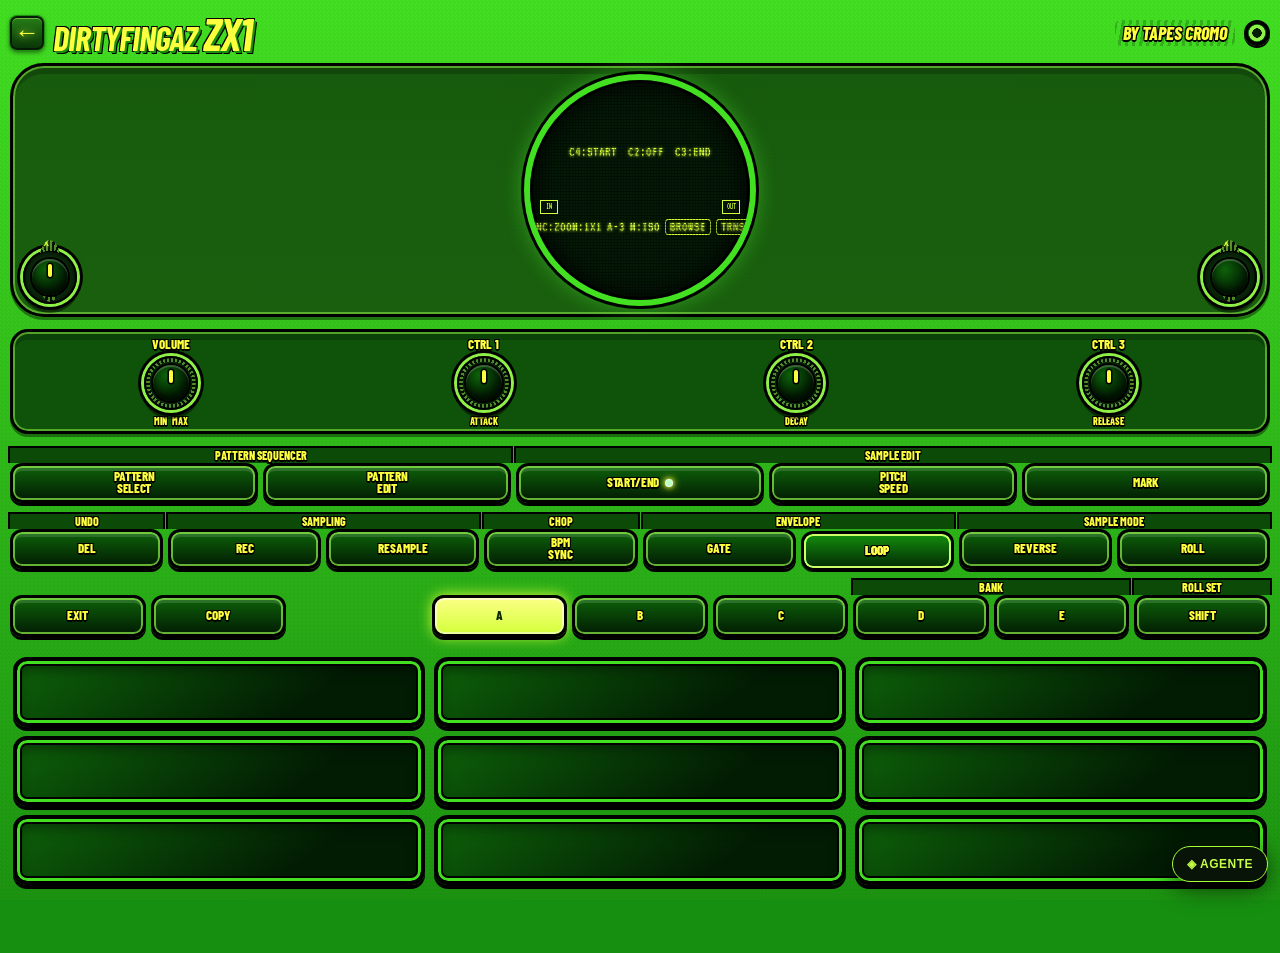
==== index.html @ a35b4344 "Synchronize BPM wheel with authoritative engine state" ====
<!DOCTYPE html>
<html lang="es">
<head>
<meta charset="utf-8">
<meta name="viewport" content="width=device-width, initial-scale=1, viewport-fit=cover, user-scalable=no">
<meta name="apple-mobile-web-app-capable" content="yes">
<meta name="mobile-web-app-capable" content="yes">
<meta name="apple-mobile-web-app-status-bar-style" content="black-translucent">
<meta name="apple-mobile-web-app-title" content="DirtyfingaZ">
<meta name="format-detection" content="telephone=no">
<title>DIRTYFINGAZ ZX1 · CREATOR</title>
<link href="https://fonts.googleapis.com/css2?family=Barlow+Condensed:wght@700;800&family=VT323&display=swap" rel="stylesheet">
<style>
:root{box-sizing:border-box;padding-top:env(safe-area-inset-top,0px);padding-bottom:env(safe-area-inset-bottom,0px);--page:#e3e8e3}
html{scroll-padding-top:env(safe-area-inset-top,0px)}
@media (prefers-color-scheme:dark){:root:not([data-theme="light"]){--page:#070b07}}
:root[data-theme="dark"]{--page:#070b07}
*{box-sizing:border-box;-webkit-tap-highlight-color:transparent;-webkit-user-select:none;user-select:none;-webkit-touch-callout:none}
html,body{margin:0;background:var(--page)}
body{display:flex;justify-content:center;align-items:center;min-height:100dvh;overflow-x:hidden;overscroll-behavior:none;touch-action:manipulation}
.unit{--bd:#34d11f;--bd2:#1c8a10;--btn:#106a0b;--dk:#073a05;--tx:#f0ff3c;--scr:#0a2a08;--lcd:#b6ff3a;--glow:#46ff2a66;
 width:430px;padding:10px 12px 8px;margin:6px 0;border-radius:28px;position:relative;
 background:linear-gradient(160deg,var(--bd),var(--bd2));border:3px solid #000;box-shadow:0 0 0 3px var(--bd2),0 0 40px var(--glow);
 color:var(--tx);font-family:'Barlow Condensed',Impact,'Arial Narrow',sans-serif;font-weight:800;text-transform:uppercase;transition:background .3s}
.unit[data-skin="ambar"]{--bd:#e8a01c;--bd2:#98600a;--btn:#6a4008;--dk:#3a2102;--tx:#fff1a0;--scr:#2a1a04;--lcd:#ffc23a;--glow:#ffb02a66}
.unit[data-skin="cian"]{--bd:#1fc8d1;--bd2:#0e7f8c;--btn:#08606a;--dk:#04323a;--tx:#d8fff7;--scr:#04242a;--lcd:#5ff3ff;--glow:#2af0ff66}
.unit[data-skin="rojo"]{--bd:#d12a2a;--bd2:#8f1212;--btn:#6a0f0f;--dk:#3d0606;--tx:#ffe08a;--scr:#2a0808;--lcd:#ff6a5a;--glow:#ff2a2a66}
.unit::before{content:"";position:absolute;inset:0;border-radius:25px;pointer-events:none;background:radial-gradient(#0003 1px,transparent 1.3px) 0 0/4px 4px}
.hd{display:flex;align-items:center;justify-content:space-between;height:44px}
h1{margin:0;font-size:34px;font-style:italic;letter-spacing:-1px;text-shadow:2px 2px 0 #000,-1px -1px 0 #000;line-height:1}
h1 b{font-size:46px}
.by{font-size:21px;font-style:italic;text-shadow:1px 1px 0 #000}
.screw{width:26px;height:26px;border-radius:50%;border:4px solid #000;background:radial-gradient(var(--dk) 30%,var(--bd2));box-shadow:inset 0 0 0 2px var(--tx)}
.kn{display:grid;grid-template-columns:repeat(4,1fr);padding:4px 6px 4px;background:#0003;border:2px solid #000;border-radius:30px;margin-top:2px}
.k{display:flex;flex-direction:column;align-items:center}
.k label{font-size:17px;line-height:18px;text-shadow:1px 1px 0 #000}
.knob{width:76px;height:76px;border-radius:50%;position:relative;touch-action:none;margin:2px 0;background:radial-gradient(circle,#161616 55%,#000 100%);border:2px solid #000;box-shadow:0 0 0 3px var(--bd2),0 5px 9px #000b,inset 0 1px 2px #fff2}
.knob::before{content:"";position:absolute;inset:0;border-radius:50%;transform:rotate(var(--r,0deg));background:repeating-conic-gradient(#3a3a3a 0 5deg,#0b0b0b 5deg 10deg);-webkit-mask:radial-gradient(circle,transparent 60%,#000 61%);mask:radial-gradient(circle,transparent 60%,#000 61%)}
.knob i{position:absolute;inset:9px;border-radius:50%;transform:rotate(var(--r,0deg));background:radial-gradient(circle at 36% 28%,#555,#1b1b1b 55%,#050505);box-shadow:0 0 0 2px #000,inset 0 1px 1px #fff4,0 3px 5px #000a}
.knob i::after{content:"";position:absolute;left:50%;top:5px;width:3px;height:11px;margin-left:-1.5px;background:var(--tx);border-radius:2px}
.sub{font-size:16px;height:20px;display:flex;gap:26px;align-items:center;text-shadow:1px 1px 0 #000}
.mid{position:relative;display:grid;grid-template-columns:92px 1fr 92px;height:190px;margin-top:8px;align-items:center;background:#0002;border-radius:44px;padding:0 4px}
.col{display:flex;flex-direction:column;gap:9px}
.b{min-height:36px;display:flex;align-items:center;justify-content:center;text-align:center;line-height:.92;font-size:16px;padding:2px 3px;
 border-radius:12px;border:2px solid #000;background:linear-gradient(var(--btn),var(--dk));box-shadow:inset 0 0 0 2px var(--bd2),inset 0 2px 6px #0008;text-shadow:1px 1px 0 #000;touch-action:none}
.col .b{min-height:48px;font-size:18px}
.b.on{filter:brightness(1.5);transform:translateY(1px)}
.b.lit{background:linear-gradient(var(--tx),var(--lcd));color:#0a1a06;text-shadow:none;box-shadow:inset 0 0 0 2px #fff6,0 0 10px var(--lcd)}
.row{display:grid;gap:7px}
.tg{margin-top:8px;font-size:15px;line-height:17px;height:17px}
.tg span{background:#0004;border-radius:8px 8px 0 0;text-align:center;white-space:nowrap}
.tg span:empty{background:none}
.big .b{min-height:42px}.bank-spacer{min-height:42px;pointer-events:none}
.pe{width:80px;height:80px;margin:-20px 0;justify-self:center;z-index:3}
.pe i::after{display:none}
.pe i{background:radial-gradient(circle,#0e0e0e 0 42%,#2d2d2d 78%,#161616)}
.ra .b{font-size:15px;letter-spacing:-.3px}
.pads{display:grid;grid-template-columns:repeat(3,1fr);gap:12px;margin-top:10px;background:#0002;padding:10px;border-radius:22px}
.p{height:98px;border-radius:14px;border:4px solid #000;touch-action:none;background:radial-gradient(circle at 50% 40%,var(--btn),var(--dk));box-shadow:inset 0 0 0 3px var(--bd2),inset 0 0 18px #000b}
.p.on{background:radial-gradient(circle at 50% 45%,var(--tx),var(--lcd) 75%);box-shadow:inset 0 0 0 3px var(--tx),0 0 26px var(--lcd),inset 0 0 20px #fff8}
.bt{display:flex;align-items:center;gap:6px;margin-top:10px}
.bt .b{flex:1;min-height:24px;font-size:14px;border-radius:10px}
.bt .screw{width:30px;height:30px;flex:none}
.ft{display:flex;justify-content:space-around;margin-top:8px;padding:5px;font-size:19px;background:#0004;border-radius:12px;text-shadow:1px 1px 0 #000}
/* pantalla Nokia */
.scr{position:absolute;left:50%;top:50%;width:192px;height:192px;margin:-96px 0 0 -96px;border-radius:50%;overflow:hidden;z-index:2;
 background:var(--scr);border:7px solid var(--bd);box-shadow:0 0 0 3px #000,inset 0 0 22px #000,0 0 18px var(--glow);
 color:var(--lcd);font-family:VT323,'Courier New',monospace;font-weight:400;text-transform:uppercase;transition:all .35s ease}
.scr.pr{width:400px;height:190px;margin:-95px 0 0 -200px;border-radius:18px}
.scr::after{content:"";position:absolute;inset:0;pointer-events:none;background:repeating-linear-gradient(0deg,#0005 0 1px,transparent 1px 3px),radial-gradient(circle,transparent 55%,#0008);animation:fl 3.2s infinite}
@keyframes fl{0%,100%{opacity:1}48%{opacity:.8}50%{opacity:.6}52%{opacity:.85}}
@media (prefers-reduced-motion:reduce){.scr::after{animation:none}}
.v1,.v2{position:absolute;inset:0;flex-direction:column;align-items:center;justify-content:center;text-shadow:0 0 6px var(--lcd)}
.v1{display:flex;gap:2px}.v2{display:none;padding:6px 10px;justify-content:space-between;align-items:stretch}
.scr.pr .v1{display:none}.scr.pr .v2{display:flex}
.l1,.l2{font-size:14px;line-height:14px;white-space:nowrap;display:flex;gap:7px}
.mn{border:1px solid var(--lcd);padding:0 5px;border-radius:4px;background:var(--lcd);color:var(--scr);text-shadow:none}
canvas{width:150px;height:56px;image-rendering:pixelated}
.ph{display:flex;justify-content:space-between;align-items:center;gap:3px;font-size:19px;line-height:19px}.ph span{cursor:pointer}.ph .transport-control{border:1px solid var(--lcd);background:#061806;color:var(--lcd);padding:2px 4px;min-width:42px;font:12px VT323,monospace;line-height:15px}.ph .transport-control:active{background:var(--lcd);color:var(--scr)}
.gr{display:grid;grid-template-columns:12px repeat(16,minmax(0,1fr));gap:2px;font-size:13px;line-height:13px}
.gr em{font-style:normal;text-align:center}
.c{height:13px;border:1px solid color-mix(in srgb,var(--lcd) 45%,transparent)}
.c.on{background:var(--lcd);box-shadow:0 0 6px var(--lcd)}
.c.hd2{outline:1px solid var(--tx);outline-offset:0}
.pf{font-size:14px;text-align:center;line-height:14px}
/* estilo 2D/3D de la imagen original */
.unit{--bd:#43e022;--bd2:#1a8f10;--btn:#11700d;--dk:#053505;--tx:#f4ff35;--scr:#06210a;--lcd:#c9ff4c;--rim:#8ff048;--pn:#16860f;--glow:#5aff3a77;--ol:-1px -1px 0 #000,1px -1px 0 #000,-1px 1px 0 #000,1px 1px 0 #000,0 2px 0 #000;
 border:4px solid #000;box-shadow:inset 0 0 0 3px color-mix(in srgb,var(--rim) 75%,transparent),0 0 0 3px var(--bd2),0 0 0 6px #000,0 0 40px var(--glow)}
.unit[data-skin="ambar"]{--rim:#ffd36a;--pn:#a8690e}
.unit[data-skin="cian"]{--rim:#8ff6ff;--pn:#0f9aa6}
.unit[data-skin="rojo"]{--rim:#ff8a7a;--pn:#a31a1a}
.unit::before{background:radial-gradient(#0003 1px,transparent 1.4px) 0 0/4px 4px,repeating-linear-gradient(135deg,transparent 0 3px,#0001 3px 4px)}
h1{color:var(--tx);text-shadow:1px 1px 0 var(--bd2),2px 2px 0 var(--bd2),3px 3px 0 #000,-1px -1px 0 #000,1px -1px 0 #000,-1px 1px 0 #000}
.by{color:var(--tx);text-shadow:var(--ol);background:repeating-linear-gradient(100deg,#0003 0 3px,transparent 3px 7px);padding:2px 8px;border-radius:6px}
.screw{border:4px solid #000;background:radial-gradient(circle,var(--dk) 0 36%,var(--rim) 38% 62%,var(--bd2) 64%);box-shadow:0 2px 0 #000}
.kn,.mid{background:color-mix(in srgb,var(--pn) 62%,#000);border:3px solid #000;box-shadow:inset 0 0 0 2px color-mix(in srgb,var(--rim) 55%,transparent),inset 0 8px 0 #0003,0 3px 0 #0006}
.k label,.sub,.ft{text-shadow:var(--ol)}
.ft{background:color-mix(in srgb,var(--pn) 55%,#000);border:3px solid #000;box-shadow:inset 0 0 0 2px color-mix(in srgb,var(--rim) 50%,transparent)}
.b{color:var(--tx);border:3px solid #000;background:linear-gradient(180deg,var(--btn),var(--dk));box-shadow:inset 0 0 0 2px color-mix(in srgb,var(--rim) 70%,transparent),inset 0 5px 0 #fff2,0 3px 0 #000;text-shadow:var(--ol)}
.b.on{transform:translateY(2px);filter:brightness(1.45);box-shadow:inset 0 0 0 2px var(--rim),0 1px 0 #000}
.b.lit{background:linear-gradient(#fcff86,var(--lcd));color:#0b2a05;text-shadow:none;box-shadow:inset 0 0 0 2px #fff8,0 3px 0 #000,0 0 14px var(--lcd)}
#cl .b{border-radius:12px 36px 36px 12px}#cr .b{border-radius:36px 12px 12px 36px}
.tg span{color:var(--tx);text-shadow:var(--ol);background:color-mix(in srgb,var(--pn) 60%,#000);border:2px solid #000;border-bottom:0;border-radius:10px 10px 0 0}
.tg span:empty{background:none;border:0}
.knob{border:2px solid #000;background:radial-gradient(circle,#0a2a0a 55%,#000);box-shadow:0 0 0 3px var(--rim),0 0 0 6px #000,0 6px 0 3px #0007}
.knob::before{background:repeating-conic-gradient(color-mix(in srgb,var(--rim) 55%,#031003) 0 5deg,#031003 5deg 10deg)}
.knob i{background:radial-gradient(circle at 36% 28%,var(--btn),var(--dk) 62%,#010a01);box-shadow:0 0 0 2px #000,inset 0 2px 0 #fff3,inset 0 -4px 6px #0008}
.knob i::after{width:4px;height:13px;margin-left:-2px;background:var(--tx);box-shadow:0 0 0 1.5px #000}
.pe{width:66px;height:66px;margin:0}
.pe i{background:radial-gradient(circle at 36% 30%,var(--btn),var(--dk) 65%,#010a01)}
.row.ra{align-items:center}
.pads{background:none;padding:6px 2px}
.p{border:4px solid #000;background:linear-gradient(145deg,var(--btn),var(--dk) 70%);box-shadow:inset 0 0 0 3px var(--bd),inset 0 0 0 5px #000,inset 0 8px 14px #0007,0 4px 0 #000}
.p.on{background:radial-gradient(circle at 50% 45%,var(--tx),var(--lcd) 75%);box-shadow:inset 0 0 0 3px #fff9,inset 0 0 0 5px #000,0 0 28px var(--lcd)}
.scr{border:6px solid var(--bd);box-shadow:0 0 0 3px #000,inset 0 0 0 3px #000,inset 0 0 26px #000,0 0 22px var(--glow)}
/* zona central como la captura + shader */
#cl,#cr{filter:drop-shadow(2px 0 0 #000) drop-shadow(-2px 0 0 #000) drop-shadow(0 2px 0 #000) drop-shadow(0 -2px 0 #000)}
.col .b{min-height:50px;position:relative;isolation:isolate;border:0;border-radius:0;box-shadow:none;background:var(--rim);clip-path:var(--cp)}
.col .b::before{content:"";position:absolute;inset:3px;z-index:-1;clip-path:var(--cp);background:linear-gradient(180deg,var(--btn),var(--dk))}
#cl .b:nth-child(1){--cp:polygon(5% 0,100% 0,81% 100%,5% 100%,0 85%,0 15%)}
#cl .b:nth-child(3){--cp:polygon(5% 0,81% 0,100% 100%,5% 100%,0 85%,0 15%)}
#cr .b:nth-child(1){--cp:polygon(0 0,95% 0,100% 15%,100% 85%,95% 100%,19% 100%)}
#cr .b:nth-child(3){--cp:polygon(19% 0,95% 0,100% 15%,100% 85%,95% 100%,0 100%)}
.col .b:nth-child(2){--cp:polygon(5% 0,95% 0,100% 15%,100% 85%,95% 100%,5% 100%,0 85%,0 15%)}
.v1{gap:7px}.l1{gap:11px}.l2{gap:5px;align-items:center}.mn{padding:0 4px}
canvas{width:168px;height:46px}
.mk{position:absolute;top:calc(50% + 10px);width:18px;height:14px;border:1px solid var(--lcd);font-size:8px;line-height:12px;font-style:normal;text-align:center;text-shadow:none;cursor:pointer;z-index:3;pointer-events:auto}.mk.l{left:10px}.mk.r{right:10px}.trim-marker.active{background:var(--lcd);color:var(--scr);box-shadow:0 0 8px var(--lcd)}
.trim-phase-button{display:flex!important;align-items:center;justify-content:center;gap:6px;white-space:nowrap}
.trim-phase-button[data-phase="1"]{background:linear-gradient(180deg,#caffb8,#65d77c)!important;color:#08250d!important;text-shadow:none!important;box-shadow:inset 0 0 0 2px #efffea,0 3px 0 #000,0 0 12px #8dff9b!important}
.trim-phase-button[data-phase="2"]{background:linear-gradient(180deg,#ffc36c,#d87924)!important;color:#351600!important;text-shadow:none!important;box-shadow:inset 0 0 0 2px #ffe0a8,0 3px 0 #000,0 0 12px #ff9b36!important}
.trim-phase-button[data-phase="3"]{background:linear-gradient(180deg,#ff7770,#a90016)!important;color:#fff!important;text-shadow:0 0 4px #fff!important;box-shadow:inset 0 0 0 2px #ffb0a8,0 3px 0 #000,0 0 14px #ff2020!important}
.trim-phase-led{display:inline-block;width:8px;height:8px;flex:none;border-radius:50%;background:#baffc2;box-shadow:0 0 5px currentColor,0 0 10px currentColor;border:1px solid #fff9}
.trim-phase-button[data-phase="2"] .trim-phase-led{background:#ffb04a;color:#ff9a24}
.trim-phase-button[data-phase="3"] .trim-phase-led{background:#ff2525;color:#ff1717;animation:trimLedPulse .85s infinite alternate}
.trim-phase-button[data-phase="1"] .trim-phase-led{color:#9dffad}
@keyframes trimLedPulse{from{opacity:.55;box-shadow:0 0 3px #f00}to{opacity:1;box-shadow:0 0 5px #f44,0 0 15px #f00}}
.tg{filter:drop-shadow(2px 0 0 #000) drop-shadow(-2px 0 0 #000) drop-shadow(0 -2px 0 #000)}
.tg span{border:0;border-radius:0;background:color-mix(in srgb,var(--pn) 55%,#000)}
.tg .tr{clip-path:polygon(0 0,calc(100% - 9px) 0,100% 100%,0 100%)}
.tg .tl{clip-path:polygon(9px 0,100% 0,100% 100%,0 100%)}
.tg .pl{background:none}
.fx{position:absolute;inset:0;border-radius:24px;pointer-events:none;z-index:9;mix-blend-mode:multiply}
.unit[data-fx="px"]{filter:contrast(1.4) saturate(1.25)}
.unit[data-fx="tv"]{filter:contrast(1.2) saturate(1.1)}
.unit[data-fx="off"] .fx{display:none}
.unit[data-fx="px"] .fx{background:repeating-linear-gradient(0deg,rgba(0,0,0,.34) 0 1px,transparent 1px 3px),repeating-linear-gradient(90deg,rgba(0,0,0,.26) 0 1px,transparent 1px 3px),radial-gradient(ellipse at 50% 45%,transparent 62%,rgba(0,0,0,.4))}
.unit[data-fx="tv"] .fx{background:repeating-linear-gradient(0deg,rgba(0,0,0,.3) 0 1px,transparent 1px 3px),repeating-linear-gradient(90deg,rgba(255,60,60,.12) 0 1px,rgba(60,255,60,.12) 1px 2px,rgba(80,80,255,.12) 2px 3px),radial-gradient(ellipse at 50% 45%,transparent 55%,rgba(0,0,0,.55))}
/* 8-bit nativo, sin capa encima */
.unit{isolation:isolate;--dk:#021c03;--btn:#0d6209;--tx:#fbff3d;--lcd:#d4ff3a;--scr:#041a06}
.unit::before{z-index:-1;background:conic-gradient(#0000 25%,#0002 0 50%,#0000 0 75%,#0002 0) 0 0/4px 4px,radial-gradient(#0003 1px,transparent 1.4px) 0 0/4px 4px}
.scr::after{background:repeating-linear-gradient(0deg,#0005 0 1px,transparent 1px 3px),repeating-linear-gradient(90deg,#0004 0 1px,transparent 1px 3px),radial-gradient(circle,transparent 55%,#0008)}
.scr.pr::after{background:repeating-linear-gradient(0deg,#0005 0 1px,transparent 1px 3px),repeating-linear-gradient(90deg,#0004 0 1px,transparent 1px 3px)}
.v1,.v2{text-shadow:0 0 3px var(--lcd)}

/* CREATOR LCD UPDATE */
.l2 .lcd-action{border:1px solid var(--lcd);padding:0 4px;background:#031503;color:var(--lcd);border-radius:3px;cursor:pointer}
.bpm-wheel{display:inline-flex;align-items:center;justify-content:center;min-width:70px;padding:1px 5px;border:1px solid #d9ffb899;border-radius:7px;background:linear-gradient(180deg,#ffffff35,#aaff4a14 48%,#031503b8);backdrop-filter:blur(8px);-webkit-backdrop-filter:blur(8px);box-shadow:inset 0 1px #ffffff55,inset 0 -5px 9px #0008,0 0 12px #9aff4a33;color:var(--lcd);font:15px/1 VT323,monospace;touch-action:none;user-select:none;cursor:ns-resize;transform:perspective(140px) rotateX(8deg)}
.transport-line{height:5px;flex:none;width:100%;border:1px solid #5e9d43;background:#061606;overflow:hidden;border-radius:4px}
.transport-line i{display:block;height:100%;width:0;background:linear-gradient(90deg,#47e34b,#baff62);box-shadow:0 0 8px #58ff4c;transition:width .045s linear}
.transport-line.peak i{background:linear-gradient(90deg,#ff8a35,#ff2525);box-shadow:0 0 10px #ff2525}
.piano-tools{display:flex;align-items:center;justify-content:space-between;gap:4px;flex:none;height:15px;font:10px VT323,monospace}
.piano-tools button{min-width:24px;height:14px;padding:0 5px;border:1px solid var(--lcd);border-radius:3px;background:#092208;color:var(--lcd);font:12px/1 VT323,monospace}.piano-tools button.selected{background:var(--lcd);color:#061606}.piano-tools button:disabled{opacity:.35}
.grid-viewport{min-height:0;flex:1;width:100%;overflow-x:auto;overflow-y:hidden;overscroll-behavior-x:contain;scrollbar-width:thin;scrollbar-color:var(--lcd) #031503;-webkit-overflow-scrolling:touch}
.grid-viewport .gr{width:100%;min-width:100%;transform-origin:left top}
.grid-viewport::-webkit-scrollbar{height:4px}.grid-viewport::-webkit-scrollbar-thumb{background:var(--lcd)}
.scr.pr{height:220px!important;margin-top:-110px!important}.scr.pr .v2{padding:6px 8px!important;gap:3px!important}
.lcd-menu{position:absolute;z-index:8;inset:8px;border:2px solid var(--lcd);border-radius:5px;background:linear-gradient(145deg,#12390e,#020b02 75%);box-shadow:0 0 18px #9aff4a66,inset 0 0 15px #000;display:flex;flex-direction:column;gap:5px;padding:8px;font:14px VT323,monospace}
.lcd-menu[hidden]{display:none}.lcd-menu header{display:flex;justify-content:space-between;border-bottom:1px solid #9aff4a66;padding-bottom:4px}
.lcd-menu .menu-grid{display:grid;grid-template-columns:1fr 1fr;gap:5px;flex:1}
.lcd-menu button{border:1px solid var(--lcd);border-radius:3px;background:#092208;color:var(--lcd);font:14px VT323,monospace;padding:3px}
.lcd-menu button:active{background:var(--lcd);color:#061606}.lcd-menu small{font:9px VT323,monospace;color:#b7e68d;text-align:center}.lcd-menu .menu-list{display:flex;flex-direction:column;gap:3px;min-height:0;flex:1;overflow:hidden}.lcd-menu .menu-item{padding:3px 6px;border:1px solid #9aff4a55;color:#b7e68d;font:13px/1.1 VT323,monospace;white-space:nowrap;overflow:hidden;text-overflow:ellipsis}.lcd-menu .menu-item.selected{background:var(--lcd);color:var(--scr);border-color:#fff;text-shadow:none;box-shadow:0 0 10px var(--lcd)}
.zp-pattern-menu{z-index:12!important;background:linear-gradient(145deg,#173f0d,#020b02 78%)!important}.zp-pattern-menu .menu-list{display:grid;grid-template-columns:1fr 1fr;align-content:start;overflow:auto}.zp-pattern-menu .menu-list button{min-height:28px;padding:4px 5px;border:1px solid #9cff4a88;border-radius:3px;background:#092208;color:var(--lcd);font:12px/1.05 VT323,monospace}.zp-pattern-menu .menu-list button:disabled{opacity:.38}.zp-pattern-menu .menu-list button.selected{background:var(--lcd);color:var(--scr)}.zp-pattern-menu .menu-list button.wide{grid-column:1/-1}
.zp-transport-menu{z-index:16!important;background:linear-gradient(145deg,#173f0d,#020b02 78%)!important}.zp-transport-menu .menu-list{display:grid;grid-template-columns:1fr 1fr;align-content:start;overflow:auto}.zp-transport-menu .menu-list button{min-height:28px;padding:4px 5px;border:1px solid #9cff4a88;border-radius:3px;background:#092208;color:var(--lcd);font:12px/1.05 VT323,monospace}.zp-transport-menu .menu-list button.wide{grid-column:1/-1}
.zp-utility-panel{z-index:14!important;background:linear-gradient(145deg,#173f0d,#020b02 78%)!important}.zp-utility-panel .utility-search{width:100%;padding:3px}.zp-utility-panel .utility-search input{width:100%;height:24px;background:#061806;border:1px solid #8bdc43;color:var(--lcd);font:13px VT323,monospace;padding:3px 6px}.zp-utility-panel .utility-groups{display:flex;flex-direction:column;gap:4px;min-height:0;flex:1;overflow:auto;padding:2px}.zp-utility-panel .utility-group{border:1px solid #80d83e88;background:#041404}.zp-utility-panel .utility-group-head{display:grid;grid-template-columns:minmax(0,1fr) 22px 22px;gap:3px;padding:3px}.zp-utility-panel .utility-group-head button{min-height:22px;padding:2px;font:12px VT323,monospace}.zp-utility-panel .utility-group-head .utility-group-toggle{text-align:left;align-items:flex-start}.zp-utility-panel .utility-group-body{display:grid;gap:4px;padding:5px;border-top:1px solid #8bdc4355}.zp-utility-panel .utility-row{display:flex;gap:4px;align-items:center;flex-wrap:wrap}.zp-utility-panel .utility-row button{min-height:24px;flex:1;font:11px VT323,monospace}.zp-utility-panel .utility-row label{font:11px VT323,monospace;color:#c5ef91;flex:1;min-width:70px}.zp-utility-panel .utility-row input[type=range]{width:100%;accent-color:#c9ff58}.zp-utility-panel .utility-row select,.zp-utility-panel .utility-row input[type=number]{min-width:0;flex:1;background:#061806;color:var(--lcd);border:1px solid #8bdc43;font:12px VT323,monospace;padding:3px}.zp-utility-panel .utility-meter{height:9px;border:1px solid #8bdc43;background:#061806;overflow:hidden}.zp-utility-panel .utility-meter i{display:block;width:0;height:100%;background:linear-gradient(90deg,#4abf35,#eaff75)}.zp-utility-panel .utility-note{font:11px/1.2 VT323,monospace;color:#b7e68d}.zp-utility-panel .utility-toolbar{display:flex;align-items:center;justify-content:space-between;gap:6px;padding:2px 4px}.zp-utility-panel .utility-toolbar button{min-height:22px;padding:2px 8px;font:12px VT323,monospace}.zp-utility-panel .utility-toolbar small{font:10px VT323,monospace;color:#b7e68d}.zp-utility-panel .utility-tool{border:1px solid #80d83e55;background:#071b07;padding:4px;display:grid;gap:3px}.zp-utility-panel .utility-tool-head{display:flex;align-items:center;justify-content:space-between;gap:6px;color:#d8ff8b;font:12px VT323,monospace}.zp-utility-panel .utility-tool-head button{min-width:26px;min-height:22px;padding:1px 4px;font:16px VT323,monospace}.zp-utility-panel .utility-description{font:10px/1.2 VT323,monospace;color:#8fbd72}.zp-utility-panel .utility-search-hit{background:#d8ff4f;color:#102006;padding:0 1px}.zp-utility-panel .utility-group[hidden],.zp-utility-panel .utility-tool[hidden]{display:none}.zp-project-dialog{width:min(92vw,410px);max-height:88dvh;padding:0;border:1px solid #8ad94c;border-radius:14px;background:#071707;color:#eaffd1;box-shadow:0 18px 70px #000d}.zp-project-dialog::backdrop{background:#000b;backdrop-filter:blur(5px)}.zp-project-panel{display:flex;flex-direction:column;gap:9px;padding:14px;font:11px monospace}.zp-project-panel header{display:flex;justify-content:space-between;align-items:center;color:#d8ff4f;font-size:14px}.zp-project-panel label,.zp-project-panel small{color:#a9d98b}.zp-project-panel select,.zp-project-panel input{width:100%;min-height:36px;border:1px solid #467a34;border-radius:6px;background:#020b02;color:#eaffd1;padding:7px;font:12px monospace}.zp-project-actions{display:grid;grid-template-columns:repeat(2,minmax(0,1fr));gap:7px}.zp-project-actions button,.zp-project-close{min-height:36px;border:1px solid #72a94a;border-radius:6px;background:linear-gradient(#20551a,#092509);color:#eaffd1;font:bold 10px monospace}
@media(max-width:500px){.scr.pr{width:400px!important;max-width:calc(100vw - 24px)!important}.piano-tools{height:14px}}

.piano-vel{display:flex;align-items:center;gap:2px;font:10px VT323,monospace;color:var(--lcd);white-space:nowrap}.piano-vel input{width:36px;height:12px;margin:0;accent-color:var(--lcd)}
.piano-tools{gap:2px}.piano-tools button{min-width:20px;padding:0 3px;font-size:10px;white-space:nowrap}
.piano-viewport{min-height:0;flex:1;width:100%;height:140px;overflow:auto;overscroll-behavior:contain;touch-action:pan-x pan-y;-webkit-overflow-scrolling:touch;border:1px solid color-mix(in srgb,var(--lcd) 55%,transparent);background:#031303;scrollbar-width:thin;scrollbar-color:var(--lcd) #031503}
.piano-viewport[hidden]{display:none}
.piano-grid{position:relative;display:grid;grid-template-columns:28px repeat(16,minmax(18px,1fr));grid-template-rows:14px repeat(24,12px);gap:1px;min-width:360px;width:100%;padding:1px;isolation:isolate}
.piano-ruler-key,.piano-ruler{display:flex;align-items:center;justify-content:center;font:9px/1 VT323,monospace;color:var(--lcd);background:#102b0d;border-bottom:1px solid var(--lcd)}.piano-ruler-key{grid-column:1}.piano-key{grid-column:1;display:flex;align-items:center;justify-content:center;font:9px/1 VT323,monospace;border-right:1px solid var(--lcd);color:var(--lcd);z-index:1}.piano-key.black{background:#142014;color:#a7ca78}.piano-key.white{background:#0b260b}
.piano-cell{border:1px solid #aaff4a24;background:#0a210a;z-index:0}.piano-cell.black-key{background:#061406}.piano-cell:nth-of-type(17n+2){border-left-color:#baff62aa}.piano-note{z-index:3;align-self:stretch;min-width:0;display:flex;align-items:center;justify-content:space-between;overflow:hidden;border:1px solid #eaffb4;background:linear-gradient(180deg,#d6ff72,#4b9f18 55%,#174c0b);box-shadow:0 0 5px #9dff4a88;border-radius:2px;color:#071a03;font:9px/1 VT323,monospace;touch-action:none;user-select:none}.piano-note.selected{outline:1px solid #fff;box-shadow:0 0 8px #fff,0 0 8px var(--lcd)}.piano-note span{padding-left:2px;pointer-events:none}.piano-note i{width:5px;height:100%;background:#f2ffd0aa;flex:none;pointer-events:none}
.piano-playhead{z-index:4;pointer-events:none;border-left:1px solid #ff4646;box-shadow:0 0 5px #ff2525;opacity:.85}
.scr.pr{height:260px!important;margin-top:-130px!important;border-radius:18px}.scr.pr .v2{padding:5px 7px!important;gap:3px!important}.scr.pr .ph{font-size:15px;line-height:16px}.scr.pr .piano-tools{height:17px;flex-wrap:nowrap}.scr.pr .piano-tools button{height:15px;min-width:18px;font-size:10px}.scr.pr .piano-viewport{height:145px}
@media(max-width:430px){.scr.pr{width:min(400px,96vw)!important}.scr.pr .v2{padding:4px 5px!important}.scr.pr .piano-tools{gap:1px}.scr.pr .piano-tools button{padding:0 2px;font-size:9px}.piano-vel input{width:28px}}
.zp-pad-config{position:fixed;z-index:99980;left:50%;top:calc(env(safe-area-inset-top) + 12px);transform:translateX(-50%);width:min(330px,calc(100vw - 24px));padding:12px;background:#071407f5;color:#c5ff45;border:1px solid #a8ff35;border-radius:10px;box-shadow:0 12px 40px #000c;font:700 12px/1.4 -apple-system,BlinkMacSystemFont,sans-serif}.zp-pad-config[hidden]{display:none!important}.zp-pad-config-actions{display:grid;grid-template-columns:repeat(2,minmax(0,1fr));gap:7px;margin-top:10px}.zp-pad-config-actions button{min-height:36px;border:1px solid #638d3c;border-radius:5px;background:#10250b;color:#d5ffbd;font-size:11px}.zp-pad-config-actions button:last-child{grid-column:1/-1}.zp-pad-config{max-height:calc(100dvh - 28px);overflow:auto}.zp-pad-detail{margin-top:8px;padding:7px;border:1px solid #638d3c;border-radius:6px;background:#081908}.zp-pad-detail .pad-setting-row{display:flex;align-items:center;gap:7px;margin:6px 0}.zp-pad-detail label{font-size:10px;flex:1}.zp-pad-detail input[type=range]{width:58%;accent-color:#c5ff45}.zp-pad-detail select{flex:1;min-width:0;background:#10250b;color:#d5ffbd;border:1px solid #638d3c;padding:5px}.zp-pad-detail button{min-height:28px;border:1px solid #638d3c;border-radius:5px;background:#10250b;color:#d5ffbd;padding:4px 7px;font-size:10px}
.zp-adsr-panel{position:fixed;z-index:99990;left:50%;top:calc(env(safe-area-inset-top) + 12px);transform:translateX(-50%);width:min(360px,calc(100vw - 20px));padding:10px;background:#061206f7;color:#c5ff45;border:1px solid #a8ff35;border-radius:10px;box-shadow:0 12px 40px #000c;font:700 11px/1.3 -apple-system,BlinkMacSystemFont,sans-serif}.zp-adsr-panel[hidden]{display:none!important}.zp-adsr-head{display:flex;align-items:center;justify-content:space-between;gap:8px}.zp-adsr-head button,.zp-adsr-actions button,.zp-adsr-tools button{min-height:26px;border:1px solid #638d3c;border-radius:5px;background:#10250b;color:#d5ffbd;font-size:10px;padding:3px 7px}.zp-adsr-knobs{display:grid;grid-template-columns:repeat(4,minmax(0,1fr));gap:6px;margin:10px 0}.zp-adsr-knob{display:flex;flex-direction:column;align-items:center;gap:3px;touch-action:none;user-select:none}.zp-adsr-dial{width:46px;height:46px;border:2px solid #5c8a39;border-radius:50%;background:conic-gradient(#c5ff45 var(--progress,25%),#1b3214 0);display:grid;place-items:center;position:relative;touch-action:none}.zp-adsr-dial:before{content:"";position:absolute;inset:5px;border-radius:50%;background:#081707;border:1px solid #8cc84c}.zp-adsr-dial:after{content:"";position:absolute;width:2px;height:14px;top:5px;left:calc(50% - 1px);background:#eaffb5;transform:rotate(var(--needle,0deg));transform-origin:50% 18px}.zp-adsr-dial b{z-index:1;font:12px VT323,monospace;color:#eaffb5}.zp-adsr-value{font:10px VT323,monospace;color:#d7f5ad}.zp-adsr-actions,.zp-adsr-tools{display:flex;gap:5px;flex-wrap:wrap}.zp-adsr-actions button{flex:1}.zp-adsr-curve{margin-top:8px;padding:5px;border:1px solid #6e9e45;border-radius:6px;background:#061106;overflow:hidden}.zp-adsr-curve[hidden]{display:none!important}.zp-adsr-curve svg{display:block;width:100%;height:125px;touch-action:none;transform-origin:center center}.zp-adsr-curve .grid-line{stroke:#45652d;stroke-width:.7;opacity:.65}.zp-adsr-curve.grid-off .grid-line{opacity:0}.zp-adsr-curve .adsr-path{fill:none;stroke:#d7ff68;stroke-width:2.5;stroke-linejoin:round}.zp-adsr-curve .adsr-handle{fill:#f1ff9d;stroke:#7bbd38;stroke-width:2;touch-action:none}.zp-adsr-tools{display:flex;gap:4px;justify-content:space-between;margin-top:5px}.zp-adsr-tools button{flex:1}.zp-adsr-tools .active{background:#c5ff45;color:#061206}.zp-sample-edit-panel{position:fixed;z-index:99989;left:50%;bottom:calc(env(safe-area-inset-bottom) + 12px);transform:translateX(-50%);width:min(360px,calc(100vw - 20px));max-height:58dvh;overflow:auto;padding:10px;background:#061206f7;color:#c5ff45;border:1px solid #a8ff35;border-radius:10px;box-shadow:0 12px 40px #000c;font:700 11px/1.35 -apple-system,BlinkMacSystemFont,sans-serif}.zp-sample-edit-panel[hidden]{display:none!important}.zp-sample-edit-head{display:flex;justify-content:space-between;align-items:center;gap:8px}.zp-sample-edit-panel button{min-height:27px;padding:4px 7px;border:1px solid #638d3c;border-radius:5px;background:#10250b;color:#d5ffbd;font-size:10px}.zp-sample-edit-actions{display:grid;grid-template-columns:repeat(3,minmax(0,1fr));gap:5px;margin:8px 0}.zp-sample-edit-row{display:flex;align-items:center;gap:7px;margin:7px 0}.zp-sample-edit-row label{flex:1;font-size:10px}.zp-sample-edit-row input[type=range]{width:58%;accent-color:#c5ff45}.zp-sample-edit-modes,.zp-sample-chop-actions{display:flex;gap:5px;flex-wrap:wrap;margin-top:7px}.zp-sample-edit-panel .active{background:#c5ff45;color:#061206}.zp-sample-edit-status{margin-top:7px;color:#d5ffbd;font:10px VT323,monospace}.zp-clipboard-menu{position:fixed;z-index:100000;left:50%;top:50%;transform:translate(-50%,-50%);width:min(280px,calc(100vw - 32px));padding:12px;background:#061206f8;color:#c5ff45;border:1px solid #a8ff35;border-radius:9px;box-shadow:0 14px 44px #000d;font:700 11px/1.4 -apple-system,BlinkMacSystemFont,sans-serif}.zp-clipboard-menu[hidden]{display:none!important}.zp-clipboard-menu .clip-actions{display:flex;gap:7px;margin-top:9px}.zp-clipboard-menu button{flex:1;min-height:30px;background:#10250b;color:#d5ffbd;border:1px solid #638d3c;border-radius:5px;font-size:10px}
.piano-tools{display:flex;align-items:center;justify-content:flex-start;gap:5px;flex:none;height:25px;font:11px VT323,monospace;overflow-x:auto;scrollbar-width:none}
.piano-tools::-webkit-scrollbar{display:none}
.piano-tools button{min-width:30px;height:23px;padding:0 7px;border:1px solid var(--lcd);border-radius:5px;background:linear-gradient(180deg,#173b12,#061506);color:var(--lcd);font:16px/1 VT323,monospace;box-shadow:inset 0 1px #ffffff30,0 1px 2px #000;flex:none}
.piano-tools .piano-zoom{display:flex;gap:4px;position:sticky;left:0;background:#061506;padding-right:3px;z-index:5}
.piano-tools .piano-zoom button{min-width:38px;height:26px;font-size:22px;font-weight:bold}
.piano-tools button.selected{background:var(--lcd);color:#061606;box-shadow:0 0 10px var(--lcd)}
.piano-tools .piano-vel{font-size:12px;gap:4px}
.piano-tools .piano-vel input{width:48px}
.scr.pr .piano-tools{height:29px;gap:5px}
.scr.pr .piano-tools button{height:26px;min-width:31px;font-size:14px}
.scr.pr .piano-tools .piano-zoom button{height:28px;min-width:38px;font-size:23px}
.piano-cell.pad-midi-origin{background:#baff62!important;box-shadow:inset 0 0 0 1px #f4ffb7,0 0 9px #9dff4a;animation:zpPadPulse .75s ease-in-out infinite alternate}
.piano-note.pad-midi-origin{outline:2px solid #fff!important;box-shadow:0 0 8px #fff,0 0 18px #9dff4a!important;animation:zpPadPulse .75s ease-in-out infinite alternate}
@keyframes zpPadPulse{from{filter:brightness(1)}to{filter:brightness(1.8)}}
.piano-note.free-drag{cursor:crosshair;touch-action:none}
.piano-free-cursor{position:absolute;z-index:8;pointer-events:none;width:18px;height:18px;border:2px solid #fff;border-radius:50%;box-shadow:0 0 0 3px #9dff4a,0 0 14px #fff;transform:translate(-50%,-50%);display:none}
.piano-note-tools{position:absolute;z-index:10;display:flex;align-items:center;gap:5px;padding:6px;background:#071707f2;border:1px solid var(--lcd);border-radius:7px;box-shadow:0 5px 18px #000c;font:11px VT323,monospace;color:var(--lcd)}
.piano-note-tools[hidden]{display:none}
.piano-note-tools{position:absolute;left:8px;top:8px;flex-wrap:wrap;max-width:calc(100% - 16px)}
.piano-note-tools input{width:90px;accent-color:var(--lcd)}
.piano-note-tools #zpNoteInfo{display:block;width:100%;font-size:12px;color:#efffc4}
.midi-targets{display:flex;gap:3px;width:100%}
.midi-targets button{border:1px solid var(--lcd);border-radius:4px;background:#10270b;color:var(--lcd);padding:4px 7px;font:11px VT323,monospace}
.midi-targets button.selected{background:var(--lcd);color:#061606}
.piano-viewport{position:relative}
.gr .c{touch-action:none;user-select:none}
.pattern-swipe-active{background:var(--lcd)!important;box-shadow:0 0 8px var(--lcd)!important}
.pattern-transport-line{will-change:transform;transform-origin:left center}
@media(max-width:430px){.piano-tools{gap:3px}.piano-tools button{min-width:28px;padding:0 5px}.piano-tools .piano-zoom button{min-width:35px}}

</style>
<style id="zp-engine-frame">#zp-engine{position:fixed!important;left:-10000px!important;top:0!important;width:1px!important;height:1px!important;border:0!important;opacity:0!important;pointer-events:none!important}</style>
<style id="zp-iphone11-fullscreen">
html,body{width:100%;height:100%;min-height:100%;margin:0;overflow:hidden;background:#041a06}
body{position:fixed;inset:0;display:flex;justify-content:center;align-items:center;padding:0;min-height:0;height:100dvh;width:100vw;overflow:hidden;isolation:isolate}
body{background:#041a06;touch-action:none}html,body{overscroll-behavior:none;overflow:hidden}body::before{content:none!important;display:none!important}
.unit{flex:none;width:430px;max-width:none;margin:0;transform-origin:center center;will-change:transform}
.hd{gap:9px;min-width:0}
.home-arrow{appearance:none;-webkit-appearance:none;display:grid;place-items:center;flex:0 0 34px;width:34px;height:34px;min-height:34px;padding:0;margin:0;border:2px solid #061b05;border-radius:7px;background:linear-gradient(180deg,#267d16,#0a3508);color:var(--tx);font:800 25px/1 'Courier New',monospace;text-shadow:0 0 7px var(--lcd);box-shadow:inset 0 1px #dfff8c66,0 0 0 1px var(--bd2),0 2px 5px #0009;touch-action:manipulation}
.home-arrow:active{background:var(--lcd);color:var(--scr);transform:translateY(1px)}
.hd h1{flex:1;min-width:0;font-size:clamp(25px,7.6vw,34px);white-space:nowrap}
.hd h1 b{font-size:clamp(34px,10vw,46px)}
.hd .by{font-size:clamp(11px,4vw,18px);white-space:nowrap}
/* Compresión vertical para el lienzo móvil 9:16 */
@media(max-width:500px){
 .unit{padding:8px 9px 7px;border-radius:23px}
 .knob{width:62px;height:62px}
 .knob i{inset:7px}
 .mid{height:158px;grid-template-columns:82px 1fr 82px;margin-top:6px}
 .col .b{min-height:42px}
 .big .b{min-height:36px}
 .row{gap:5px}
 .tg{margin-top:5px;font-size:13px;line-height:14px;height:14px}
 .pads{gap:8px;margin-top:7px;padding:8px}
 .p{height:72px}
 .bt{margin-top:7px}
 .ft{margin-top:6px;font-size:15px}
 .pe{width:58px;height:58px}
}
@media(max-height:700px){
 .unit{padding-top:6px;padding-bottom:5px}
 .knob{width:56px;height:56px}
 .mid{height:138px}
 .p{height:58px}
 .pads{gap:6px;padding:6px;margin-top:5px}
 .bt{margin-top:5px}
 .ft{margin-top:4px;padding:3px;font-size:13px}
}
</style>
<link rel="stylesheet" href="./zp-agent.css">
<style id="zp-expanded-workspace">
/* Composición Z: laterales limpios y área central ampliada. */
.unit{width:min(430px,100vw);padding:9px 10px 8px}
.hd{height:42px}
.mid{position:relative;display:block;width:100%;height:254px;margin-top:9px;padding:0;border-radius:34px;overflow:visible;background:linear-gradient(180deg,#031b04aa,#02090288)}
.scr{left:50%;top:50%;width:232px;height:232px;margin:-116px 0 0 -116px;border-radius:50%}
.scr.pr{width:min(400px,calc(100% - 18px));height:220px;margin:-110px 0 0;left:50%;transform:translateX(-50%);border-radius:16px}
.mid>.lx,.mid>.rx{position:absolute;top:auto;bottom:10px;z-index:5;width:54px;height:54px;min-width:54px;min-height:54px;margin:0;flex:none}
.mid>.lx{left:10px}.mid>.rx{right:10px}
.mid>.lx{left:10px;right:auto;opacity:1;pointer-events:auto;transition:opacity .16s ease,filter .16s ease}.mid>.lx.context-active{opacity:1;pointer-events:auto;filter:drop-shadow(0 0 5px var(--accent));}




.mid>.lx i,.mid>.rx i{inset:7px}
.mid>.lx::before,.mid>.rx::before{top:-12px}
.kn{display:grid;grid-template-columns:repeat(4,minmax(0,1fr));gap:2px;width:100%;margin-top:12px;padding:5px 3px 3px;align-items:end;border-radius:18px}
.kn .k{min-width:0;gap:2px}
.kn .k label{font-size:13px;line-height:15px;white-space:nowrap}
.kn .knob{width:54px;height:54px;margin:2px 0}
.kn .knob i{inset:7px}
.kn .sub{height:14px;gap:5px;font-size:10px;line-height:12px;white-space:nowrap}
#rows{display:grid;gap:11px;margin-top:14px}
#rows>div{min-width:0}
#rows .tg{margin-top:0;height:15px;font-size:12px;line-height:14px}
#rows .row{gap:5px}
#rows .b{min-height:38px;font-size:13px}
#rows .big .b{min-height:40px}
.pads{margin-top:13px;gap:9px;padding:7px 3px}
.p{height:70px}
.bt{margin-top:13px;gap:5px}
.bt .b{min-height:30px;font-size:12px}
.ft{margin-top:9px;padding:4px;font-size:14px}
@media(max-width:500px){
 .unit{padding:7px 8px 6px}
 .mid{height:244px;margin-top:8px}
 .scr{width:220px;height:220px;margin:-110px 0 0 -110px}
 .scr.pr{height:210px;margin:-105px 0 0}
 .mid>.lx,.mid>.rx{width:50px;height:50px;min-width:50px;min-height:50px;bottom:8px}
 .mid>.lx{left:7px}.mid>.rx{right:7px}
  .mid>.lx{left:7px}
 .kn{margin-top:10px;padding:4px 1px 2px}
 .kn .knob{width:50px;height:50px}
 .kn .knob i{inset:6px}
 .kn .k label{font-size:12px}
 .kn .sub{font-size:9px;gap:3px}
 #rows{gap:9px;margin-top:12px}
 #rows .b,#rows .big .b{min-height:36px;font-size:12px}
 .pads{margin-top:11px;gap:7px;padding:6px 2px}
 .p{height:64px}
 .bt{margin-top:11px}
 .ft{font-size:12px;margin-top:7px}
}
@media(max-height:760px){
 .mid{height:218px}
 .scr{width:202px;height:202px;margin:-101px 0 0 -101px}
 .scr.pr{height:194px;margin:-97px 0 0}
 .mid>.lx,.mid>.rx{width:46px;height:46px;min-width:46px;min-height:46px}
  .mid>.lx{left:7px}
 .kn .knob{width:46px;height:46px}
 .kn .knob i{inset:6px}
 .p{height:58px}
 #rows{gap:7px}
 .bt{margin-top:8px}
}
@media(max-height:700px){
 .mid{height:198px}
 .scr{width:184px;height:184px;margin:-92px 0 0 -92px}
 .scr.pr{height:176px;margin:-88px 0 0}
 .mid>.lx,.mid>.rx{width:42px;height:42px;min-width:42px;min-height:42px;bottom:6px}
  .mid>.lx{left:6px}
 .kn .knob{width:42px;height:42px}
 .p{height:52px}
}
</style>
<style id="zp-piano-encoder-dock">
/* Pattern Edit: LCD despejada y rail inferior compacto para Lx / SHIFT / Rx. */
.piano-encoder-dock{display:none}
.mid.piano-open .scr.pr{top:5px;left:7px;right:7px;bottom:59px;width:auto;height:auto;margin:0;transform:none;border-radius:14px}
.mid.piano-open .scr.pr .v2{position:absolute;inset:0;display:flex;flex-direction:column;align-items:stretch;justify-content:space-between;gap:3px;padding:6px 5px}
.mid.piano-open .scr.pr .piano-viewport{width:100%;margin:0;min-height:0;flex:1;align-self:center;overflow:auto;border-radius:5px}
.mid.piano-open .piano-encoder-dock{position:absolute;left:7px;right:7px;top:auto;bottom:3px;height:51px;display:flex;align-items:center;justify-content:space-evenly;gap:8px;pointer-events:none;margin:0;padding:0;border:0;background:none;box-shadow:none}
.mid.piano-open .piano-encoder-dock>.lx,.mid.piano-open .piano-encoder-dock>.rx{position:relative;inset:auto;z-index:6;display:block;pointer-events:auto;flex:0 0 44px;width:44px;height:44px;min-width:44px;min-height:44px;margin:0;touch-action:none}
.mid.piano-open .piano-encoder-dock>.lx i,.mid.piano-open .piano-encoder-dock>.rx i{inset:6px}
.mid.piano-open .piano-encoder-dock>.lx::before,.mid.piano-open .piano-encoder-dock>.rx::before{top:-8px;font-size:9px}
.mid.piano-open .piano-encoder-dock>.rx i::after{display:block}
.mid.piano-open .piano-encoder-dock>#zpShiftDock{display:block;position:relative;inset:auto;z-index:7;flex:0 0 54px;width:54px;min-width:54px;height:28px;min-height:28px;margin:0;padding:0 5px;font-size:10px;line-height:1;pointer-events:auto;touch-action:manipulation}
@media(max-width:380px){
 .mid.piano-open .scr.pr{left:5px;right:5px;bottom:56px}
 .mid.piano-open .piano-encoder-dock{left:4px;right:4px;gap:5px;height:49px}
 .mid.piano-open .piano-encoder-dock>.lx,.mid.piano-open .piano-encoder-dock>.rx{flex-basis:40px;width:40px;height:40px;min-width:40px;min-height:40px}
 .mid.piano-open .piano-encoder-dock>#zpShiftDock{flex-basis:50px;width:50px;min-width:50px}
}
@media(max-height:700px){
 .mid.piano-open .scr.pr{bottom:55px}
 .mid.piano-open .piano-encoder-dock{height:48px;bottom:2px}
}
</style>
<link rel="stylesheet" href="./zp-layout.css">
<style id="zx1-pad-visibility-guard">
/* PAD surface guard: keep the nine playable cells visible even if an earlier UI initializer aborts. */
#pads.pads{display:grid!important;grid-template-columns:repeat(3,minmax(0,1fr))!important;visibility:visible!important;opacity:1!important;position:relative;z-index:4}
#pads.pads>.p{display:block!important;visibility:visible!important;opacity:1!important;pointer-events:auto!important}
</style>
</head>
<body>

<div class="unit" id="unit" data-skin="verde">
 <div class="hd"><button id="creator-home" class="home-arrow" type="button" aria-label="Volver a la página principal" title="Volver al inicio">←</button><h1>DIRTYFINGAZ <b>ZX1</b></h1><span class="by">BY TAPES CROMO</span><i class="screw"></i></div>
 <div class="mid">
   <div class="scr" id="scr">
   <div class="v1">
    <div class="l1"><span>C4:START</span><span>C2:OFF</span><span>C3:END</span></div>
    <canvas id="wv" width="168" height="46"></canvas>
    <div class="l2"><span>ENC:ZOOM:1X1</span><span>A-3</span><span>M:ISO</span><span class="lcd-action" id="browse">BROWSE</span><span class="lcd-action" id="transientChop">TRNS</span></div><i class="mk l trim-marker" data-trim-target="start" role="button" tabindex="0" aria-label="Seleccionar IN">IN</i><i class="mk r trim-marker" data-trim-target="end" role="button" tabindex="0" aria-label="Seleccionar OUT">OUT</i>
   </div>
   <div class="v2">
    <div class="ph"><button type="button" id="play" class="transport-control">&#9654; PLAY</button><button type="button" id="stop" class="transport-control">■ STOP</button><span id="bpmWheel" class="bpm-wheel" role="slider" tabindex="0" aria-label="Tempo, beats per minute" aria-valuemin="40" aria-valuemax="240" aria-valuenow="96">BPM:96</span></div>
    <div class="gr" id="gr"></div>
    <div class="pf">PATTERN EDIT</div>
   </div>
  </div>
 </div>
 <div class="kn" id="kn"></div>
 <div id="rows"></div>
 <div class="pads" id="pads"></div>
 <div class="bt" id="bt"></div>
 <div class="ft"><span>PHONES</span><span>GAIN</span><span>MIC/GUITAR</span><span>INPUT</span></div>
</div>
<script>
const $=s=>document.querySelector(s),unit=$('#unit'),scr=$('#scr');
const mk=(t,c,h)=>{const e=document.createElement(t);if(c)e.className=c;if(h!=null)e.innerHTML=h;return e};
const projectMenu=mk("div","lcd-menu");projectMenu.hidden=true;projectMenu.innerHTML="<header><b>DIRTYFINGAZ ZX1</b><span>PROJECT / MENU</span></header><div class=\"menu-list\"></div><small>RX: NAVEGAR · PUSH ENTER: SELECCIONAR</small>";scr.append(projectMenu);
const patternMenu=mk("div","lcd-menu zp-pattern-menu");patternMenu.hidden=true;patternMenu.innerHTML="<header><b>PATTERN MANAGER</b><button type=\"button\" class=\"zp-pattern-close\">×</button></header><div class=\"menu-list\"></div><small>SELECT PATTERN · TAP ACTION</small>";scr.append(patternMenu);
let patternMenuView="actions",latestPatternState={items:[],activePatternId:"PATTERN_01"};


const transportMenu=mk("div","lcd-menu zp-transport-menu");transportMenu.hidden=true;transportMenu.innerHTML="<header><b>TRANSPORT</b><button type=\"button\" class=\"zp-transport-close\">×</button></header><div class=\"menu-list\"></div><small>TRANSPORT / REC / LOOP</small>";scr.append(transportMenu);
let transportMenuMode="record",latestRecordState={mode:"MIDI",armed:false,recording:false,countIn:false,overdub:false},latestLoopState={looping:true,loopStart:0,loopEnd:15,loopRecordEnabled:false,stepIndex:0},latestBpmState={bpm:96,bpmSyncEnabled:false};
const transportMenuList=transportMenu.querySelector(".menu-list");
function transportMenuAction(label,command,payload={},wide=false){const b=document.createElement("button");b.type="button";b.textContent=label;if(wide)b.classList.add("wide");b.onclick=()=>{zpBridgeSend(command,payload);transportMenu.hidden=true};transportMenuList.append(b)}
function renderTransportMenu(){transportMenuList.replaceChildren();const title=transportMenu.querySelector("header b");if(transportMenuMode==="record"){title.textContent="REC MODES";transportMenuAction((latestRecordState.mode==="MIDI"?"✓ ":"")+"MIDI RECORD","creator.record.mode.set",{mode:"MIDI"},true);transportMenuAction((latestRecordState.mode==="AUDIO"?"✓ ":"")+"AUDIO RECORD","creator.record.mode.set",{mode:"AUDIO"},true);transportMenuAction("OVERDUB · "+(latestRecordState.overdub?"ON":"OFF"),"creator.record.overdub.toggle",{},true);transportMenuAction("COUNT-IN · "+(latestRecordState.countIn?"ON":"OFF"),"creator.record.countin.toggle",{},true);transportMenuAction(latestRecordState.armed||latestRecordState.recording?"DISARM / STOP REC":"ARM REC","creator.record.toggle",{},true)}
 else if(transportMenuMode==="stop"){title.textContent="STOP ACTIONS";transportMenuAction("RESET POSITION","creator.transport.reset",{},true);transportMenuAction("STOP RECORDING","creator.record.stop",{},true);transportMenuAction("RELEASE NOTES","creator.midi.release",{},true)}
 else if(transportMenuMode==="bpm"){title.textContent="BPM / SYNC";transportMenuAction("SYNC · "+(latestBpmState.bpmSyncEnabled?"ON":"OFF"),"creator.bpm.sync.toggle",{},true);transportMenuAction("TAP TEMPO","creator.bpm.tap",{},true);[60,70,80,90,100,110,120,128,140,160,180].forEach(v=>transportMenuAction("PRESET · "+v+" BPM","creator.bpm.preset.set",{bpm:v}))}
 else if(transportMenuMode==="loop"){title.textContent="LOOP CONTROL";transportMenuAction("LOOP · "+(latestLoopState.looping?"ON":"OFF"),"creator.loop.toggle",{},true);transportMenuAction("LOOP RECORD · "+(latestLoopState.loopRecordEnabled?"ON":"OFF"),"creator.loop.record.toggle",{},true);transportMenuAction("SET LOOP IN · STEP "+(latestLoopState.stepIndex??0),"creator.loop.set",{start:latestLoopState.stepIndex??0,end:latestLoopState.loopEnd},true);transportMenuAction("SET LOOP OUT · STEP "+(latestLoopState.stepIndex??0),"creator.loop.set",{start:latestLoopState.loopStart,end:latestLoopState.stepIndex??15},true)}
}
function openTransportMenu(mode){transportMenuMode=mode;projectMenu.hidden=true;patternMenu.hidden=true;utilityPanel.hidden=true;closeSampleEditPanel(true);adsrPanel.hidden=true;padConfig.hidden=true;zpBridgeSend("creator.system.menu.close",{});transportMenu.hidden=false;renderTransportMenu();const stateCommand=mode==="record"?"creator.record.state":mode==="loop"?"creator.loop.state":mode==="bpm"?"creator.bpm.state":"creator.transport.state";zpBridgeSend(stateCommand,{})}
function bindLongPress(el,shortAction,longAction,delay=480){if(!el)return;let timer=null,fired=false;const clear=()=>{if(timer)clearTimeout(timer);timer=null};el.addEventListener("pointerdown",()=>{fired=false;clear();timer=setTimeout(()=>{fired=true;longAction()},delay)});el.addEventListener("pointerup",()=>{clear();if(!fired)shortAction()});el.addEventListener("pointercancel",clear);el.addEventListener("contextmenu",event=>event.preventDefault())}
transportMenu.querySelector(".zp-transport-close").addEventListener("click",()=>{transportMenu.hidden=true});

const utilityPanel=mk("div","lcd-menu zp-utility-panel");utilityPanel.hidden=true;utilityPanel.innerHTML="<header><b>UTILITY CENTER</b><button type=\"button\" class=\"zp-utility-close\">×</button></header><div class=\"utility-search\"><input type=\"search\" placeholder=\"SEARCH UTILITY TOOLS\" aria-label=\"Buscar herramientas\"></div><div class=\"utility-toolbar\"><button type=\"button\" class=\"utility-favorites-toggle\">☆ FAVORITES</button><small>8 MODULE GROUPS</small></div><div class=\"utility-groups\"></div><small>INDEPENDENT GROUPS · MULTIPLE OPEN · SAVED ORDER</small>";scr.append(utilityPanel);
let latestEngineState={bpm:96,activePad:1,activeBank:"A",activePatternId:"PATTERN_01",keyRoot:"C",scaleName:"MAJOR",quantizeEnabled:false,quantizeDivision:"1/16",metronomeAccent:true,timeSignature:"4/4",countInEnabled:false,audio:{state:"not-created"}};
const utilityIds=["pad","metronome","tempo","key","tuner","quantize","audio","master","panic","shortcuts","bpm-detector","scale-guide","metrics"];
const utilityDefinitions={
 pad:{title:"PAD / VALORES",search:"pad sample volume pitch filter",description:"Copiar PAD, copiar valor y pegar en el último seleccionado."},
 metronome:{title:"METRÓNOMO",search:"metronome click level accent count-in",description:"Nivel, acento y cuenta previa."},
 tempo:{title:"TEMPO / BPM",search:"tempo bpm tap meter time signature",description:"BPM global, tap tempo y compás."},
 key:{title:"TONALIDAD / ESCALA",search:"key scale root project",description:"Tonalidad y escala global del proyecto."},
 tuner:{title:"AFINADOR",search:"tuner microphone pitch input",description:"Afinación mediante entrada de micrófono."},
 quantize:{title:"CUANTIZACIÓN",search:"quantize snap grid note triplets off",description:"Snap, divisiones regulares, triplets y off."},
 audio:{title:"AUDIO",search:"audio input output microphone headphones bluetooth",description:"Entrada y salida de audio, contexto y latencia."},
 master:{title:"MEDIDORES MASTER",search:"master meter peak lufs output",description:"Nivel de salida, peak y LUFS."},
 panic:{title:"PANIC",search:"panic all notes off stop safety",description:"Detener audio y liberar notas activas."},
 shortcuts:{title:"ATAJOS / GESTOS",search:"shortcuts gestures controls",description:"Referencia de controles y gestos."},
 "bpm-detector":{title:"DETECTOR BPM",search:"detect bpm sample analysis",description:"Análisis de tempo del sample del PAD activo."},
 "scale-guide":{title:"GUÍA ESCALAS / ACORDES",search:"scale chords piano roll guide",description:"Notas y acordes resaltados en Piano Roll."},
 metrics:{title:"CPU / MEMORIA",search:"cpu memory performance latency buffer",description:"Telemetría de rendimiento expuesta por el navegador."}
};
const utilityGroupDefinitions=[
 {id:"quick",title:"EDICIÓN RÁPIDA",search:"pad copy paste value",tools:["pad"]},
 {id:"tempo",title:"METRÓNOMO Y TEMPO",search:"metronome bpm tap time signature",tools:["metronome","tempo"]},
 {id:"quantization",title:"CUANTIZACIÓN",search:"snap quantize triplets grid",tools:["quantize"]},
 {id:"audio",title:"AUDIO",search:"input output microphone headphones bluetooth",tools:["audio"]},
 {id:"performance",title:"RENDIMIENTO",search:"cpu memory buffer latency peak lufs",tools:["metrics","master"]},
 {id:"key-tuning",title:"TONALIDAD Y AFINACIÓN",search:"key scale tuner chords",tools:["key","tuner","scale-guide"]},
 {id:"master-security",title:"MASTER Y SEGURIDAD",search:"master panic all notes off",tools:["panic"]},
 {id:"analysis-control",title:"ANÁLISIS Y CONTROL",search:"shortcuts gestures bpm detector",tools:["shortcuts","bpm-detector"]}
];
const utilityGroupIds=utilityGroupDefinitions.map(group=>group.id);
let utilityLayout={order:utilityGroupIds.slice(),open:[],favorites:[],scaleGuideVisible:false},utilityQuery="",utilityFavoritesOnly=false;
try{const saved=JSON.parse(localStorage.getItem("dirtyfingaz-zx1-utility-layout-v2")||"null");if(saved&&typeof saved==="object"){const order=Array.isArray(saved.order)?saved.order.filter(id=>utilityGroupIds.includes(id)):[];utilityLayout.order=[...order,...utilityGroupIds.filter(id=>!order.includes(id))];utilityLayout.open=Array.isArray(saved.open)?saved.open.filter(id=>utilityGroupIds.includes(id)):[];utilityLayout.favorites=Array.isArray(saved.favorites)?saved.favorites.filter(id=>utilityIds.includes(id)):[];utilityLayout.scaleGuideVisible=!!saved.scaleGuideVisible;utilityFavoritesOnly=!!saved.favoritesOnly}}catch(error){console.warn("UTILITY layout restore:",error)}
const utilityGroups=utilityPanel.querySelector(".utility-groups"),utilitySearch=utilityPanel.querySelector(".utility-search input"),utilityFavoritesButton=utilityPanel.querySelector(".utility-favorites-toggle");
function saveUtilityLayout(){try{localStorage.setItem("dirtyfingaz-zx1-utility-layout-v2",JSON.stringify({...utilityLayout,favoritesOnly:utilityFavoritesOnly}))}catch(error){console.warn("UTILITY layout save:",error)}}
function utilityButton(label,fn,wide=false){const b=document.createElement("button");b.type="button";b.textContent=label;if(wide)b.style.gridColumn="1/-1";b.addEventListener("click",fn);return b}
function utilityText(value){const p=document.createElement("div");p.className="utility-note";p.textContent=value;return p}
function utilityRow(){const d=document.createElement("div");d.className="utility-row";return d}
function utilitySelect(options,value,onChange){const el=document.createElement("select");options.forEach(item=>{const o=document.createElement("option");o.value=item.value;o.textContent=item.label;el.append(o)});el.value=value;el.addEventListener("change",()=>onChange(el.value));return el}
function utilityRange(label,value,min,max,step,onChange){const wrap=document.createElement("div");wrap.className="utility-row";const l=document.createElement("label");l.textContent=label;wrap.append(l);const input=document.createElement("input");input.type="range";input.min=min;input.max=max;input.step=step;input.value=value;input.addEventListener("change",()=>onChange(Number(input.value)));wrap.append(input);return wrap}
function utilitySend(command,payload={}){zpBridgeSend(command,payload);zpBridgeSend("creator.utility.state",{})}
function utilityScaleNotes(root,scale){const roots=["C","C#","D","D#","E","F","F#","G","G#","A","A#","B"],intervals={MAJOR:[0,2,4,5,7,9,11],MINOR:[0,2,3,5,7,8,10],DORIAN:[0,2,3,5,7,9,10],PHRYGIAN:[0,1,3,5,7,8,10],LYDIAN:[0,2,4,6,7,9,11],MIXOLYDIAN:[0,2,4,5,7,9,10],LOCRIAN:[0,1,3,5,6,8,10],PENTATONIC:[0,2,4,7,9],BLUES:[0,3,5,6,7,10]},base=roots.indexOf(root);return (intervals[scale]||intervals.MAJOR).map(n=>roots[(base+n+12)%12]).join(" · ")}
function utilityScaleChords(root,scale){const roots=["C","C#","D","D#","E","F","F#","G","G#","A","A#","B"],intervals={MAJOR:[0,2,4,5,7,9,11],MINOR:[0,2,3,5,7,8,10],DORIAN:[0,2,3,5,7,9,10],PHRYGIAN:[0,1,3,5,7,8,10],LYDIAN:[0,2,4,6,7,9,11],MIXOLYDIAN:[0,2,4,5,7,9,10],LOCRIAN:[0,1,3,5,6,8,10],PENTATONIC:[0,2,4,7,9],BLUES:[0,3,5,6,7,10]},steps=intervals[scale]||intervals.MAJOR,base=roots.indexOf(root),labels=["I","II","III","IV","V","VI","VII"];return steps.map((v,i)=>{const third=steps[(i+2)%steps.length]+(i+2>=steps.length?12:0),fifth=steps[(i+4)%steps.length]+(i+4>=steps.length?12:0);return labels[i]+" · "+[v,third,fifth].map(n=>roots[(base+n+12)%12]).join("–")}).join(" | ")}
function utilityGroupContent(id,body){
 const st=latestEngineState,pad=Number(st.activePad)||1;
 if(id==="pad"){
  const row=utilityRow();row.append(utilityText("PAD "+String(pad).padStart(2,"0")+" · BANK "+(st.activeBank||"A")));
  row.append(utilityButton("PAD −",()=>utilitySend("creator.pad.select",{padId:Math.max(1,pad-1)})));
  row.append(utilityButton("PAD +",()=>utilitySend("creator.pad.select",{padId:Math.min(9,pad+1)})));body.append(row);
  body.append(utilityRange("VOLUME",st.padLevels?.[pad]??.85,0,1,.01,v=>utilitySend("creator.control.set",{name:"pad-volume",value:v,commit:true})));
  body.append(utilityRange("PITCH",((st.padPitch?.[pad]??0)+24)/48,0,1,.01,v=>utilitySend("creator.control.set",{name:"pad-pitch",value:v,commit:true})));
  body.append(utilityRange("FILTER",((st.padFilter?.[pad]??18000)-300)/17700,0,1,.01,v=>utilitySend("creator.control.set",{name:"pad-filter",value:v,commit:true})));
  body.append(utilityRange("PAN",((st.padPan?.[pad]??0)+1)/2,0,1,.01,v=>utilitySend("creator.pad.setting.set",{pad,pan:(v*2)-1,commit:true})));
 }else if(id==="metronome"){
  const row=utilityRow();row.append(utilityButton(st.metronomeEnabled?"METRONOME · ON":"METRONOME · OFF",()=>utilitySend("creator.metronome.toggle",{}),true));body.append(row);
  body.append(utilityRange("CLICK LEVEL",st.metronomeLevel??.35,.01,1,.01,v=>utilitySend("creator.metronome.level.set",{value:v})));
  const accent=utilityRow();accent.append(utilityButton(st.metronomeAccent===false?"ACCENT · OFF":"ACCENT · ON",()=>utilitySend("creator.metronome.accent.set",{enabled:st.metronomeAccent===false}),true));body.append(accent);
  const count=utilityRow();count.append(utilityButton(st.countInEnabled?"COUNT-IN · ON":"COUNT-IN · OFF",()=>utilitySend("creator.record.countin.toggle",{}),true));body.append(count);
  const signature=utilityRow();signature.append(utilityText("TIME SIGNATURE"));signature.append(utilitySelect(["2/4","3/4","4/4","5/4","6/8","7/8"].map(x=>({value:x,label:x})),st.timeSignature||"4/4",v=>utilitySend("creator.metronome.signature.set",{signature:v})));body.append(signature);
 }else if(id==="tempo"){
  const row=utilityRow();row.append(utilityText("BPM "+(st.bpm||96)));row.append(utilityButton("−1",()=>utilitySend("creator.bpm.adjust",{delta:-1})));row.append(utilityButton("+1",()=>utilitySend("creator.bpm.adjust",{delta:1})));row.append(utilityButton("TAP",()=>utilitySend("creator.bpm.tap",{})));body.append(row);
  const input=document.createElement("input");input.type="number";input.min="40";input.max="240";input.value=st.bpm||96;input.setAttribute("aria-label","BPM");input.addEventListener("change",()=>utilitySend("creator.bpm.set",{bpm:Number(input.value)}));const r=utilityRow();r.append(utilityText("SET BPM"),input,utilityButton("APPLY",()=>utilitySend("creator.bpm.set",{bpm:Number(input.value)})));body.append(r);
 }else if(id==="key"){
  const row=utilityRow();row.append(utilityText("ROOT"));row.append(utilitySelect(["C","C#","D","D#","E","F","F#","G","G#","A","A#","B"].map(x=>({value:x,label:x})),st.keyRoot||"C",v=>utilitySend("creator.key.set",{root:v})));body.append(row);
  const r=utilityRow();r.append(utilityText("SCALE"));r.append(utilitySelect(["MAJOR","MINOR","DORIAN","PHRYGIAN","LYDIAN","MIXOLYDIAN","LOCRIAN","PENTATONIC","BLUES"].map(x=>({value:x,label:x})),st.scaleName||"MAJOR",v=>utilitySend("creator.key.set",{scale:v})));body.append(r);
 }else if(id==="tuner"){
  const row=utilityRow(),toggle=utilityButton(st.tunerActive?"STOP TUNER":"START TUNER",()=>utilitySend(st.tunerActive?"creator.tuner.stop":"creator.tuner.start",{}),true);toggle.classList.add("utility-tuner-toggle");row.append(toggle);body.append(row);
  const status=utilityText(window.__zpTunerText||"NOTE -- · WAITING FOR INPUT");status.id="utility-tuner-status";body.append(status);
 }else if(id==="quantize"){
  const row=utilityRow();const check=document.createElement("input");check.type="checkbox";check.checked=!!st.quantizeEnabled;check.addEventListener("change",()=>{if(!check.checked)division.value="OFF";else if(division.value==="OFF")division.value="1/16";utilitySend("creator.quantize.set",{enabled:check.checked,division:division.value})});row.append(check,utilityText("QUANTIZE ON / OFF"));body.append(row);
  const division=utilitySelect(["OFF","1/4","1/8","1/16","1/32","1/4T","1/8T","1/16T"].map(x=>({value:x,label:x})),st.quantizeDivision||"1/16",v=>{check.checked=v!=="OFF";utilitySend("creator.quantize.set",{enabled:check.checked,division:v})});const r=utilityRow();r.append(utilityText("GRID"),division);body.append(r);
 }else if(id==="audio"){
  body.append(utilityText("AUDIO CONTEXT · "+String(st.audio?.state||"NOT CREATED").toUpperCase()));
  body.append(utilityText(st.audio?.sampleRate?"SAMPLE RATE · "+st.audio.sampleRate+" HZ":"SAMPLE RATE · NOT INITIALIZED"));
  body.append(utilityText(st.audio?.baseLatency?"BASE LATENCY · "+Math.round(st.audio.baseLatency*1000)+" MS":"LATENCY · NOT AVAILABLE"));
 }else if(id==="metrics"){
  const cores=Number(navigator.hardwareConcurrency)||0,heap=performance?.memory?.usedJSHeapSize;
  body.append(utilityText(cores?"LOGICAL CPU CORES · "+cores:"CPU CORE COUNT · NOT EXPOSED"));
  body.append(utilityText(Number.isFinite(heap)?"JS HEAP · "+(heap/1048576).toFixed(1)+" MB":"MEMORY USAGE · NOT EXPOSED BY THIS BROWSER"));
  body.append(utilityText("CPU LOAD · NOT EXPOSED BY SAFARI WEB API"));
 }else if(id==="master"){
  body.append(utilityText("MASTER OUTPUT PEAK"));
  const meter=document.createElement("div");meter.className="utility-meter";const bar=document.createElement("i");bar.id="utility-master-meter-bar";meter.append(bar);body.append(meter);
  const peakLabel=utilityText("PEAK · "+Math.round((window.__zpMasterPeak||0)*100)+"%");peakLabel.id="utility-master-peak";body.append(peakLabel);
 }else if(id==="panic"){
  body.append(utilityButton("PANIC · STOP AUDIO",()=>{zpBridgeSend("creator.panic",{});zpBridgeSend("creator.utility.state",{})},true));
 }else if(id==="shortcuts"){
  ["PAD TAP · TRIGGER / SELECT","Lx · NAVIGATE ACTIVE CONTEXT","Rx · EDIT ACTIVE TARGET","SHIFT · FINE ADJUSTMENT","EXIT · CLOSE CONTEXT","PLAY / STOP · TRANSPORT"].forEach(x=>body.append(utilityText(x)));
 }else if(id==="bpm-detector"){
  body.append(utilityText("ANALYZE THE SAMPLE IN THE ACTIVE PAD"));
  body.append(utilityButton("DETECT BPM",()=>utilitySend("creator.bpm.detect",{}),true));
 }else if(id==="scale-guide"){
  body.append(utilityButton(utilityLayout.scaleGuideVisible?"HIDE SCALE GUIDE":"SHOW SCALE GUIDE",()=>{utilityLayout.scaleGuideVisible=!utilityLayout.scaleGuideVisible;saveUtilityLayout();renderUtilityPanel()},true));
  if(utilityLayout.scaleGuideVisible){body.append(utilityText((st.keyRoot||"C")+" "+(st.scaleName||"MAJOR")));body.append(utilityText("NOTES · "+utilityScaleNotes(st.keyRoot||"C",st.scaleName||"MAJOR")));body.append(utilityText("CHORDS · "+utilityScaleChords(st.keyRoot||"C",st.scaleName||"MAJOR")))}
 }
}
function filterUtilityGroups(){const q=utilityQuery.trim().toLowerCase();utilityGroups.querySelectorAll(".utility-group").forEach(card=>{card.hidden=!!q&&!card.dataset.search.includes(q)})}
function highlightUtilityText(node,value,query){node.replaceChildren();const text=String(value||"");if(!query){node.textContent=text;return}const lower=text.toLowerCase(),needle=query.toLowerCase();let cursor=0,found=lower.indexOf(needle);while(found>=0){if(found>cursor)node.append(document.createTextNode(text.slice(cursor,found)));const mark=document.createElement("mark");mark.className="utility-search-hit";mark.textContent=text.slice(found,found+needle.length);node.append(mark);cursor=found+needle.length;found=lower.indexOf(needle,cursor)}if(cursor<text.length)node.append(document.createTextNode(text.slice(cursor)))}
function filterUtilityGroups(){const q=utilityQuery.trim().toLowerCase();utilityGroups.querySelectorAll(".utility-group").forEach(card=>{const childMatches=[...card.querySelectorAll(".utility-tool")].filter(tool=>{const match=!q||tool.dataset.search.includes(q);const favorite=!utilityFavoritesOnly||utilityLayout.favorites.includes(tool.dataset.tool);tool.hidden=!match||!favorite;return !tool.hidden});card.hidden=childMatches.length===0&&(!q&&!utilityFavoritesOnly?false:true);if(!q&&!utilityFavoritesOnly)card.hidden=false})}
function moveUtilityGroup(id,delta){const i=utilityLayout.order.indexOf(id),j=i+delta;if(i<0||j<0||j>=utilityLayout.order.length)return;const next=utilityLayout.order.slice();[next[i],next[j]]=[next[j],next[i]];utilityLayout.order=next;saveUtilityLayout();renderUtilityPanel()}
function toggleUtilityFavorite(id){utilityLayout.favorites=utilityLayout.favorites.includes(id)?utilityLayout.favorites.filter(x=>x!==id):utilityLayout.favorites.concat(id);saveUtilityLayout();renderUtilityPanel()}
function renderUtilityPanel(){utilityGroups.replaceChildren();utilityLayout.order.forEach((id,index)=>{const def=utilityGroupDefinitions.find(group=>group.id===id);if(!def)return;const card=document.createElement("section");card.className="utility-group";card.dataset.search=(def.title+" "+def.search+" "+def.tools.map(tool=>utilityDefinitions[tool].title+" "+utilityDefinitions[tool].search).join(" ")).toLowerCase();const head=document.createElement("div");head.className="utility-group-head";const toggle=utilityButton("",()=>{utilityLayout.open=utilityLayout.open.includes(id)?utilityLayout.open.filter(x=>x!==id):utilityLayout.open.concat(id);saveUtilityLayout();renderUtilityPanel()});toggle.classList.add("utility-group-toggle");const arrow=document.createElement("span");arrow.textContent=utilityLayout.open.includes(id)?"▾ ":"▸ ";const title=document.createElement("span");highlightUtilityText(title,def.title,utilityQuery.trim());toggle.append(arrow,title);const up=utilityButton("↑",()=>moveUtilityGroup(id,-1));const down=utilityButton("↓",()=>moveUtilityGroup(id,1));up.disabled=index===0;down.disabled=index===utilityLayout.order.length-1;head.append(toggle,up,down);card.append(head);if(utilityLayout.open.includes(id)||utilityQuery.trim()||utilityFavoritesOnly){const body=document.createElement("div");body.className="utility-group-body";def.tools.forEach(toolId=>{const tool=utilityDefinitions[toolId],matches=!utilityQuery.trim()||(def.title+" "+tool.title+" "+tool.search+" "+tool.description).toLowerCase().includes(utilityQuery.trim().toLowerCase()),favorite=!utilityFavoritesOnly||utilityLayout.favorites.includes(toolId);if(!matches||!favorite)return;const section=document.createElement("section");section.className="utility-tool";section.dataset.tool=toolId;section.dataset.search=(tool.title+" "+tool.search+" "+tool.description).toLowerCase();const toolHead=document.createElement("div");toolHead.className="utility-tool-head";const toolTitle=document.createElement("strong");highlightUtilityText(toolTitle,tool.title,utilityQuery.trim());const fav=utilityButton(utilityLayout.favorites.includes(toolId)?"★":"☆",()=>toggleUtilityFavorite(toolId));fav.className="utility-favorite";fav.setAttribute("aria-label",utilityLayout.favorites.includes(toolId)?"Quitar de favoritos":"Añadir a favoritos");toolHead.append(toolTitle,fav);section.append(toolHead);const description=utilityText(tool.description);description.classList.add("utility-description");if(utilityQuery.trim())highlightUtilityText(description,tool.description,utilityQuery.trim());section.append(description);const content=document.createElement("div");content.className="utility-tool-content";utilityGroupContent(toolId,content);section.append(content);body.append(section)});card.append(body)}utilityGroups.append(card)});filterUtilityGroups()}
function toggleUtilityPanel(){if(!utilityPanel.hidden){utilityPanel.hidden=true;return}projectMenu.hidden=true;patternMenu.hidden=true;transportMenu.hidden=true;closeSampleEditPanel(true);adsrPanel.hidden=true;padConfig.hidden=true;zpBridgeSend("creator.system.menu.close",{});utilityPanel.hidden=false;renderUtilityPanel();zpBridgeSend("creator.utility.state",{})}
utilityPanel.querySelector(".zp-utility-close").addEventListener("click",()=>{utilityPanel.hidden=true});
utilitySearch.addEventListener("input",()=>{utilityQuery=utilitySearch.value;renderUtilityPanel()});utilityFavoritesButton.addEventListener("click",()=>{utilityFavoritesOnly=!utilityFavoritesOnly;utilityFavoritesButton.classList.toggle("selected",utilityFavoritesOnly);utilityFavoritesButton.textContent=utilityFavoritesOnly?"★ FAVORITES ONLY":"☆ FAVORITES";saveUtilityLayout();renderUtilityPanel()});utilityFavoritesButton.classList.toggle("selected",utilityFavoritesOnly);utilityFavoritesButton.textContent=utilityFavoritesOnly?"★ FAVORITES ONLY":"☆ FAVORITES";

const patternMenuList=patternMenu.querySelector(".menu-list");
function renderPatternMenu(){patternMenuList.replaceChildren();const items=Array.isArray(latestPatternState.items)?latestPatternState.items:[];if(patternMenuView==="select"){const back=document.createElement("button");back.textContent="← BACK";back.className="wide";back.onclick=()=>{patternMenuView="actions";renderPatternMenu()};patternMenuList.append(back);items.forEach(item=>{const b=document.createElement("button");b.textContent=(item.name||item.id)+(item.id===latestPatternState.activePatternId?" · ACTIVE":"");b.classList.toggle("selected",item.id===latestPatternState.activePatternId);b.classList.add("wide");b.onclick=()=>{zpBridgeSend("creator.pattern.select",{patternId:item.id});patternMenu.hidden=true};patternMenuList.append(b)});return}const actions=[["CREATE PATTERN","creator.pattern.create",{}],["PATTERN SELECT",null,{}],["LOOP PATTERN SELECTED","creator.pattern.loop.selected",{}],["DUPLICATE PATTERN","creator.pattern.duplicate",{}],["CLONE PATTERN",null,{disabled:true,title:"Pendiente: definir semántica de clonación"}],["COPY MIDI PATTERN","creator.pattern.copy.midi",{}],["PASTE MIDI PATTERN","creator.pattern.paste.midi",{}],["DELETE PATTERN","creator.pattern.delete",{}]];actions.forEach(([label,command,payload])=>{const b=document.createElement("button");b.textContent=label;if(payload.disabled){b.disabled=true;b.title=payload.title}else if(!command){b.onclick=()=>{patternMenuView="select";zpBridgeSend("creator.pattern.list",{});renderPatternMenu()}}else{b.onclick=()=>{zpBridgeSend(command,payload);patternMenu.hidden=true}}patternMenuList.append(b)})}
function togglePatternMenu(){if(!patternMenu.hidden){patternMenu.hidden=true;return}utilityPanel.hidden=true;transportMenu.hidden=true;closeSampleEditPanel(true);adsrPanel.hidden=true;padConfig.hidden=true;projectMenu.hidden=true;zpBridgeSend("creator.system.menu.close",{});patternMenuView="actions";patternMenu.hidden=false;renderPatternMenu();zpBridgeSend("creator.pattern.list",{})}
patternMenu.querySelector(".zp-pattern-close").addEventListener("click",()=>{patternMenu.hidden=true});
const projectDialog=mk("dialog","zp-project-dialog");projectDialog.innerHTML="<form method=\"dialog\" class=\"zp-project-panel\"><header><strong>PROJECT MANAGER</strong><button class=\"zp-project-close\" value=\"cancel\">×</button></header><label>PROYECTOS GUARDADOS</label><select id=\"zp-project-select\" size=\"5\"></select><label>NOMBRE DEL PROYECTO</label><input id=\"zp-project-name\" maxlength=\"80\" value=\"Proyecto nuevo\"><div class=\"zp-project-actions\"><button type=\"button\" id=\"zp-project-new\">NEW PROJECT</button><button type=\"button\" id=\"zp-project-save\">SAVE</button><button type=\"button\" id=\"zp-project-load\">LOAD</button><button type=\"button\" id=\"zp-project-delete\">DELETE</button><button type=\"button\" id=\"zp-project-export\">EXPORT JSON</button><button type=\"button\" id=\"zp-project-import\">IMPORT JSON</button><button type=\"button\" id=\"zp-project-history\">HISTORY</button></div><input id=\"zp-project-file\" type=\"file\" accept=\"application/json,.json\" hidden><small id=\"zp-project-status\">INDEXEDDB · PROJECTS / SAMPLES</small></form>";document.body.append(projectDialog);

const historyDialog=mk("dialog","zp-project-dialog");
historyDialog.innerHTML="<form method=\"dialog\" class=\"zp-project-panel\"><header><strong>HISTORIAL · VERSIONES</strong><button class=\"zp-project-close\" value=\"cancel\">×</button></header><p>VERSIONES MANUALES · PROYECTO Y MÓDULOS</p><div class=\"zp-project-actions\"><button type=\"button\" id=\"zp-history-project-snapshot\">SNAPSHOT PROYECTO</button><select id=\"zp-history-module\"><option value=\"PADS\">PADs</option><option value=\"SEQUENCER\">SECUENCIADOR</option><option value=\"MIXER_FX\">MIXER / FX</option><option value=\"TRANSPORT\">TRANSPORTE</option><option value=\"TONAL\">TONALIDAD / CUANTIZACIÓN</option><option value=\"SAMPLE_EDITOR\">SAMPLE EDITOR</option></select><button type=\"button\" id=\"zp-history-module-snapshot\">SNAPSHOT MÓDULO</button></div><label>HISTORIAL SECUENCIAL</label><select id=\"zp-history-list\" size=\"7\"></select><div class=\"zp-project-actions\"><button type=\"button\" id=\"zp-history-prev\">ANTERIOR</button><button type=\"button\" id=\"zp-history-next\">SIGUIENTE</button><button type=\"button\" id=\"zp-history-restore\">RESTAURAR</button><button type=\"button\" id=\"zp-history-refresh\">ACTUALIZAR</button></div><small id=\"zp-history-status\">SIN VERSIONES REGISTRADAS</small></form>";
document.body.append(historyDialog);
const historyList=historyDialog.querySelector("#zp-history-list"),historyStatus=historyDialog.querySelector("#zp-history-status");
function renderHistoryList(items){const rows=Array.isArray(items)?items:[];historyList.replaceChildren();rows.forEach(item=>{const option=document.createElement("option");option.value=item.version;const date=item.createdAt?new Date(item.createdAt).toLocaleString():"";option.textContent=item.version+" · "+(item.scope==="PROJECT"?"PROYECTO":item.module)+" · "+(item.label||"SNAPSHOT")+" · "+date;historyList.append(option)});if(rows.length){historyList.selectedIndex=rows.length-1;historyStatus.textContent=rows.length+" VERSIONES · "+rows[0].version+" → "+rows[rows.length-1].version}else historyStatus.textContent="SIN VERSIONES REGISTRADAS";}
function refreshHistory(){zpBridgeSend("creator.history.list",{});}
function openHistory(){historyDialog.showModal();refreshHistory();}
projectDialog.querySelector("#zp-project-history").onclick=()=>{projectDialog.close();openHistory();};
historyDialog.querySelector("#zp-history-project-snapshot").onclick=()=>zpBridgeSend("creator.history.create",{scope:"PROJECT",label:"Snapshot de proyecto"});
historyDialog.querySelector("#zp-history-module-snapshot").onclick=()=>zpBridgeSend("creator.history.create",{scope:"MODULE",module:historyDialog.querySelector("#zp-history-module").value});
historyDialog.querySelector("#zp-history-refresh").onclick=refreshHistory;
historyDialog.querySelector("#zp-history-restore").onclick=()=>{if(historyList.value&&confirm("¿Restaurar "+historyList.value+"? El estado actual del proyecto será reemplazado."))zpBridgeSend("creator.history.restore",{version:historyList.value});};
historyDialog.querySelector("#zp-history-prev").onclick=()=>{if(historyList.selectedIndex>0)historyList.selectedIndex--;};
historyDialog.querySelector("#zp-history-next").onclick=()=>{if(historyList.selectedIndex<historyList.options.length-1)historyList.selectedIndex++;};
window.addEventListener("zp-engine-result",event=>{const d=event.detail||{},data=d.result?.data||d.result;if(d.command==="creator.history.list"){renderHistoryList(data);return;}if(d.command==="creator.history.create"){historyStatus.textContent="GUARDADO · "+(data?.version||"");refreshHistory();return;}if(d.command==="creator.history.restore"){historyStatus.textContent="RESTAURADO · "+(data?.version||"");refreshHistory();}});
const configurationDialog=mk("dialog","zp-project-dialog");configurationDialog.innerHTML="<form method=\"dialog\" class=\"zp-project-panel\"><header><strong>CONFIGURACIÓN</strong><button class=\"zp-project-close\" value=\"cancel\">×</button></header><p>Panel general de configuración.</p><small>Contenido y controles pendientes de definición en el Cuestionario Maestro.</small></form>";document.body.append(configurationDialog);
let projectCurrentId="current";
const projectSelect=projectDialog.querySelector("#zp-project-select"),projectName=projectDialog.querySelector("#zp-project-name"),projectStatus=projectDialog.querySelector("#zp-project-status");
const renderProjectList=(items,currentId,name)=>{projectCurrentId=currentId||"current";projectSelect.replaceChildren();(Array.isArray(items)?items:[]).forEach(item=>{const option=document.createElement("option");option.value=item.id;option.textContent=item.name+(item.id===projectCurrentId?" · ACTUAL":"");projectSelect.append(option)});if(![...projectSelect.options].some(option=>option.value===projectCurrentId)){const option=document.createElement("option");option.value=projectCurrentId;option.textContent=(name||"Proyecto actual")+" · ACTUAL";projectSelect.prepend(option)}projectSelect.value=projectCurrentId;projectName.value=name||"";projectDialog.querySelector("#zp-project-delete").disabled=projectSelect.value===projectCurrentId||projectSelect.value==="current";};
const refreshProjects=()=>zpBridgeSend("creator.project.list",{});
const skins=["verde","ambar","cian","rojo"];
function applySkin(skin,save=true){
 const next=skins.includes(String(skin).toLowerCase())?String(skin).toLowerCase():"verde";
 unit.dataset.skin=next;
 if(save){try{localStorage.setItem("dirtyfingaz-zx1-theme",next)}catch(error){console.warn("No se pudo guardar el tema:",error)}}
 return next;
}
try{const savedSkin=localStorage.getItem("dirtyfingaz-zx1-theme");if(savedSkin&&skins.includes(savedSkin))applySkin(savedSkin,false)}catch(error){console.warn("No se pudo leer el tema guardado:",error)}

window.addEventListener("zp-system-menu-state",event=>{const d=event.detail||{};window.__zpSystemMenuOpen=!!d.open;projectMenu.hidden=!d.open;if(d.open){patternMenu.hidden=true;utilityPanel.hidden=true;transportMenu.hidden=true}if(!d.open)return;const list=projectMenu.querySelector(".menu-list");list.replaceChildren();(Array.isArray(d.items)?d.items:[]).forEach((item,index)=>{const row=mk("div","menu-item"+(index===d.index?" selected":""));row.textContent=String(item);list.append(row)});});
window.addEventListener("zp-engine-result",event=>{const d=event.detail||{},data=d.result?.data||d.result;if(d.command==="creator.pattern.list"&&data){latestPatternState={items:data.items||[],activePatternId:data.activePatternId||latestPatternState.activePatternId};if(!patternMenu.hidden)renderPatternMenu();return;}if(d.command==="creator.utility.state"&&data){latestEngineState={...latestEngineState,...data};if(!utilityPanel.hidden)renderUtilityPanel();return;}if(d.command==="creator.envelope.get"&&data){adsrPad=data.pad||adsrPad;adsrValues=data.envelope||adsrValues;renderAdsrPanel();return;}if(d.command==="creator.clipboard.state"&&data){clipboardState=data;clipboardMenu.querySelector("#zp-clipboard-status").textContent=data.available?"COPIED TYPE · "+String(data.type).toUpperCase():"NO COPIED CONTENT";clipboardMenu.querySelector("[data-clip-action=paste]").disabled=!data.available;return;}if(d.command==="creator.clipboard.copy"&&data){clipboardState={available:true,type:data.type};clipboardMenu.querySelector("#zp-clipboard-status").textContent="COPIED · "+String(data.type).toUpperCase();return;}if(d.command==="creator.clipboard.paste"&&data){clipboardMenu.querySelector("#zp-clipboard-status").textContent="PASTED · "+String(data.type).toUpperCase();return;}if(d.command==="creator.sample.edit.state"&&data){sampleEditState={...sampleEditState,...data};renderSampleEditPanel();return;}if(d.command==="creator.sample.edit.mode.set"&&data){sampleEditState.mode=data.mode;renderSampleEditPanel();return;}if(["creator.sample.pitch.set","creator.sample.time.set"].includes(d.command)&&data){sampleEditState={...sampleEditState,...data};renderSampleEditPanel();return;}if(d.command?.startsWith("creator.sample.chop.manual.")&&data){sampleEditState.manualChopMode=data.active??((d.command.endsWith(".cancel")||d.command.endsWith(".commit"))?false:sampleEditState.manualChopMode);if(data.markers)sampleEditState.chopMarkers=data.markers;renderSampleEditPanel();return;}if(d.command==="creator.pad.setting.get"&&data){latestPadSetting={...latestPadSetting,...data};if(data.effects)latestPadSetting.effects=data.effects;if(!padConfig.hidden)renderPadConfig();return;}if(d.command==="creator.pad.setting.set"&&data){latestPadSetting={...latestPadSetting,...data};if(data.effects)latestPadSetting.effects=data.effects;return;}if(d.command==="creator.pad.setting.reset"&&data){latestPadSetting={volume:.85,pitch:0,filter:18000,pan:0,choke:0,routing:"MASTER",effects:{delay:false,reverb:false},mute:false,solo:false};if(!padConfig.hidden)renderPadConfig();return;}if(d.command==="creator.envelope.set"&&data){adsrPad=data.pad||adsrPad;adsrValues=data.envelope||adsrValues;renderAdsrPanel();return;}if(d.command==="creator.envelope.reset"&&data){adsrPad=data.pad||adsrPad;adsrValues=data.envelope||adsrValues;renderAdsrPanel();return;}if(d.command==="creator.record.state"&&data){latestRecordState=data;if(!transportMenu.hidden)renderTransportMenu();return;}if(d.command==="creator.loop.state"&&data){latestLoopState=data;if(!transportMenu.hidden)renderTransportMenu();return;}if(d.command==="creator.bpm.state"&&data){latestBpmState=data;if(!transportMenu.hidden)renderTransportMenu();return;}if(d.command==="creator.transport.state"&&data){latestLoopState={...latestLoopState,...data};if(!transportMenu.hidden)renderTransportMenu();return;}if(["creator.record.mode.set","creator.record.overdub.toggle","creator.record.countin.toggle","creator.record.toggle","creator.loop.toggle","creator.loop.record.toggle","creator.loop.set","creator.bpm.sync.toggle"].includes(d.command)){const q=transportMenuMode==="record"?"creator.record.state":transportMenuMode==="loop"?"creator.loop.state":transportMenuMode==="bpm"?"creator.bpm.state":"creator.transport.state";zpBridgeSend(q,{});return;}if(["creator.bpm.adjust","creator.bpm.set","creator.bpm.tap","creator.metronome.toggle","creator.metronome.level.set","creator.key.set","creator.quantize.set","creator.panic","creator.bpm.detect","creator.tuner.start","creator.tuner.stop","creator.control.set","creator.pad.select"].includes(d.command)){zpBridgeSend("creator.utility.state",{});return;}if(d.command==="creator.pattern.create"||d.command==="creator.pattern.duplicate"||d.command==="creator.pattern.delete"||d.command==="creator.pattern.select"){if(data?.patterns)latestPatternState.items=data.patterns;if(data?.patternId)latestPatternState.activePatternId=data.patternId;zpBridgeSend("creator.pattern.list",{});return;}if(d.command==="creator.system.menu.select"&&data?.theme){applySkin(data.theme);return;}if(d.command==="creator.system.menu.select"&&data?.configuration){configurationDialog.showModal();return;}if(d.command==="creator.system.menu.select"&&data?.projectManager){renderProjectList(data.projects,data.currentProjectId,data.currentProjectName);projectDialog.showModal();}else if(d.command==="creator.project.list"){renderProjectList(data,projectCurrentId,projectName.value);projectStatus.textContent="INDEXEDDB · "+(Array.isArray(data)?data.length:0)+" PROYECTOS";}else if(["creator.project.create","creator.project.load","creator.project.delete","creator.project.save","creator.project.rename","creator.project.import"].includes(d.command)){refreshProjects();if(data?.name)projectName.value=data.name;}});
projectSelect.addEventListener("change",()=>{projectDialog.querySelector("#zp-project-delete").disabled=projectSelect.value===projectCurrentId||projectSelect.value==="current";});
projectDialog.querySelector("#zp-project-new").onclick=()=>zpBridgeSend("creator.project.create",{name:projectName.value});
projectDialog.querySelector("#zp-project-save").onclick=()=>{zpBridgeSend("creator.project.rename",{name:projectName.value});zpBridgeSend("creator.project.save",{});};
projectDialog.querySelector("#zp-project-load").onclick=()=>{if(projectSelect.value)zpBridgeSend("creator.project.load",{id:projectSelect.value});};
projectDialog.querySelector("#zp-project-delete").onclick=()=>{if(projectSelect.value&&projectSelect.value!==projectCurrentId)zpBridgeSend("creator.project.delete",{id:projectSelect.value});};
projectDialog.querySelector("#zp-project-export").onclick=()=>zpBridgeSend("creator.project.export",{});
projectDialog.querySelector("#zp-project-import").onclick=()=>projectDialog.querySelector("#zp-project-file").click();
projectDialog.querySelector("#zp-project-file").onchange=event=>{const file=event.target.files?.[0];event.target.value="";if(file)zpBridgeSend("creator.project.import",{file});};

/* escala adaptable: viewport visual, orientación y áreas seguras */
const fit=()=>{const vv=window.visualViewport;const w=vv?vv.width:document.documentElement.clientWidth;const h=vv?vv.height:window.innerHeight;const scale=Math.min(w/unit.offsetWidth,h/unit.offsetHeight);unit.style.zoom="1";unit.style.transform="scale("+Math.max(.1,scale)+")";};
fit();addEventListener('resize',fit,{passive:true});addEventListener('orientationchange',()=>setTimeout(fit,300));window.visualViewport?.addEventListener('resize',fit,{passive:true});document.fonts&&document.fonts.ready.then(fit);
/* perillas */
[['VOLUME','<span>MIN</span><span>MAX</span>'],['CTRL 1','ATTACK'],['CTRL 2','DECAY'],['CTRL 3','RELEASE']].forEach(([n,s])=>{
 const k=mk('div','k','<label>'+n+'</label>'),kb=mk('div','knob','<i></i>');k.append(kb,mk('div','sub',s));$('#kn').append(k);bindKnob(kb)});
function bindKnob(el,inf){let a=0,y0=0,a0=0,on=0,lx=0,ly=0,lastPulse=0;const set=v=>{a=inf?v:Math.max(-135,Math.min(135,v));el.style.setProperty('--r',a+'deg')};const pulse=()=>{if(!el.dataset.rotor)return;const now=performance.now();if(now-lastPulse<90)return;lastPulse=now;document.querySelectorAll('.scr .v1,.scr .v2,.scr .l1,.scr .l2').forEach(node=>{node.classList.remove('zp-value-tick');void node.offsetWidth;node.classList.add('zp-value-tick')})};
 el.addEventListener('pointerdown',e=>{on=1;y0=e.clientY;lx=e.clientX;ly=e.clientY;a0=a;el.setPointerCapture(e.pointerId)});
 el.addEventListener('pointermove',e=>{if(!on)return;if(inf){set(a+((e.clientX-lx)-(e.clientY-ly))*1.8);lx=e.clientX;ly=e.clientY}else set(a0+(y0-e.clientY)*2.2);pulse()});
 const up=()=>on=0;el.addEventListener('pointerup',up);el.addEventListener('pointercancel',up)}
/* botones */
const B=(t,cls)=>{const b=mk('div','b '+(cls||''),t);return b};
function row(cols,tags,btns,cls){const w=mk('div');const tg=mk('div','row tg');tg.style.gridTemplateColumns=cols;
 tags.forEach(([t,n])=>{const s=mk('span','',t);s.style.gridColumn='span '+n;tg.append(s)});
 const r=mk('div','row '+(cls||''));r.style.gridTemplateColumns=cols;
 btns.forEach(b=>{if(b===null){r.append(mk('div','bank-spacer'));return}if(typeof b==='string'){const x=B(b);r.append(x)}else r.append(b)});w.append(tg,r);$('#rows').append(w);return r}
const lx=mk('div','knob lx','<i></i>');lx.dataset.rotor='Lx';lx.setAttribute('role','button');lx.setAttribute('aria-label','Lx: navegación de controles del GUI');lx.tabIndex=0;bindKnob(lx,1);$('.mid').append(lx);
const pe=mk('div','knob pe rx','<i></i>');pe.dataset.rotor='Rx';pe.setAttribute('role','button');pe.setAttribute('aria-label','Rx: OUT del sample y control maestro derecho');pe.tabIndex=0;bindKnob(pe,1);$('.mid').append(pe);

const setLxContext=active=>{lx.classList.toggle('context-active',!!active);lx.setAttribute('aria-hidden',active?'false':'true');lx.tabIndex=active?0:-1;};setLxContext(true);$('.mid').classList.add('sample-context');
row('repeat(5,1fr)',[['PATTERN SEQUENCER',2],['SAMPLE EDIT',3]],
 ['PATTERN<br>SELECT','PATTERN<br>EDIT','START/<br>END','PITCH<br>SPEED','MARK'],'big ra');
const trimPhaseButton=[...document.querySelectorAll("#rows .b")].find(b=>b.textContent.replace(/\s/g,"")==="START/END");
if(trimPhaseButton){trimPhaseButton.classList.add("trim-phase-button");trimPhaseButton.innerHTML='<span>START/END</span><i class="trim-phase-led" aria-hidden="true"></i>';trimPhaseButton.setAttribute("aria-live","polite");}
/* Lx y Rx son controles maestros: Lx navega el contexto de edición; Rx controla OUT en Sample y parámetros contextuales en otros modos. */
(()=>{let angle=null,remainder=0,index=-1,active=null;const selector='.b,.piano-tools button,.trim-marker,[data-midi-target],.lcd-action,.lcd-menu button,#play,#stop,#bpmWheel';
 const targets=()=>[...document.querySelectorAll(selector)].filter(el=>!el.closest('#zp-agent-window')&&!el.disabled&&el.getAttribute('aria-hidden')!=='true'&&el.getClientRects().length);
 const choose=direction=>{const sampleContext=document.querySelector('.mid')?.classList.contains('sample-context')&&!document.querySelector('.mid')?.classList.contains('piano-open');if(sampleContext||window.__zpPianoEncoderMode||window.__zpTrimPhase===3)return;const list=targets();if(!list.length)return;index=(index+direction+list.length)%list.length;const el=list[index];if(active)active.classList.remove('lx-active');active=el;active.classList.add('lx-active');if(!el.hasAttribute('tabindex'))el.tabIndex=-1;el.focus({preventScroll:true});el.scrollIntoView({block:'nearest',inline:'nearest',behavior:'smooth'});window.__zpLxTarget=el;window.dispatchEvent(new CustomEvent('zp-panel-context-change'));window.__zpLx={index,total:list.length,direction,target:el.dataset.agentContext||el.dataset.trimTarget||el.dataset.midiTarget||el.textContent.trim().replace(/\s+/g,' ').slice(0,48)};};
 lx.addEventListener('pointerdown',()=>{angle=parseFloat(getComputedStyle(lx).getPropertyValue('--r'))||0;remainder=0});
 lx.addEventListener('pointermove',()=>{const next=parseFloat(getComputedStyle(lx).getPropertyValue('--r'))||0;if(angle===null){angle=next;return}remainder+=next-angle;angle=next;let steps=Math.trunc(remainder/14);if(!steps)return;remainder-=steps*14;const direction=Math.sign(steps);for(let n=0;n<Math.min(Math.abs(steps),24);n++)choose(direction)});
 ['pointerup','pointercancel'].forEach(type=>lx.addEventListener(type,()=>{angle=null}));
 lx.addEventListener('keydown',e=>{if(e.key==='ArrowDown'||e.key==='ArrowRight'){e.preventDefault();choose(1)}else if(e.key==='ArrowUp'||e.key==='ArrowLeft'){e.preventDefault();choose(-1)}});
})();
/* Rx adaptativo: desplaza el contenedor del elemento elegido por Lx cuando no hay edición activa. */
(()=>{let previous=null;const scrollTarget=el=>{let node=el instanceof Element?el:null;while(node&&node!==unit){const style=getComputedStyle(node),y=/auto|scroll/.test(style.overflowY)&&node.scrollHeight>node.clientHeight+2,x=/auto|scroll/.test(style.overflowX)&&node.scrollWidth>node.clientWidth+2;if(y||x)return {node,axis:y?'y':'x'};node=node.parentElement}return null};
 pe.addEventListener('pointerdown',()=>{previous=parseFloat(getComputedStyle(pe).getPropertyValue('--r'))||0});
 pe.addEventListener('pointermove',()=>{if(window.__zpPianoEncoderMode||window.__zpTrimRotor?.active||window.__zpMidiRotorActive)return;const angle=parseFloat(getComputedStyle(pe).getPropertyValue('--r'))||0;if(previous===null){previous=angle;return}let delta=angle-previous;previous=angle;if(delta>180)delta-=360;if(delta<-180)delta+=360;if(Math.abs(delta)<.25)return;const selected=window.__zpLxTarget||document.activeElement;if(!selected||selected===pe||selected===lx||selected.matches?.('[data-trim-target],[data-midi-target]')||selected.closest?.('.piano-grid,.piano-note,.piano-cell'))return;const target=scrollTarget(selected);if(!target)return;const amount=Math.max(10,Math.abs(delta)*2.0)*Math.sign(delta);target.node.scrollBy(target.axis==='y'?{top:amount,behavior:'auto'}:{left:amount,behavior:'auto'});window.__zpRx={mode:'context-scroll',axis:target.axis,target:target.node.id||target.node.className||target.node.tagName}});
 ['pointerup','pointercancel'].forEach(type=>pe.addEventListener(type,()=>{previous=null}));
})();
row('repeat(8,1fr)',[['UNDO',1],['SAMPLING',2],['CHOP',1],['ENVELOPE',2],['SAMPLE MODE',2]],
 ['DEL','REC','RESAMPLE','BPM<br>SYNC','GATE','LOOP','REVERSE','ROLL'],'big');
row('repeat(9,1fr)',[['',6],['BANK',2],['ROLL SET',1]],
 ['EXIT','COPY',null,'A','B','C','D','E','SHIFT'],'big');
/* estados fijos como en la imagen */
const all=[...document.querySelectorAll('#rows .b')];const by=t=>all.find(b=>b.textContent.replace(/\s/g,'')===t.replace(/\s/g,''));
by('A').classList.add('lit');
const bank=['A','B','C','D','E'].map(by);
bank.forEach((b,i)=>{b.dataset.bank=["A","B","C","D","E"][i];b.addEventListener('click',()=>{bank.forEach(x=>x.classList.remove('lit'));b.classList.add('lit')})});
shiftControl?.addEventListener("pointerdown",event=>{event.preventDefault();shiftControl.classList.add("lit");window.__zpShiftHeld=true});["pointerup","pointercancel","pointerleave"].forEach(type=>shiftControl?.addEventListener(type,()=>{shiftControl.classList.remove("lit");window.__zpShiftHeld=false}));
/* pads: multitouch real, luz al sonar */
const held=new Map();
for(let i=0;i<9;i++){const pad=mk('div','p');pad.id='PAD_'+String(i+1).padStart(2,'0');pad.dataset.pad=String(i+1);pad.dataset.padId=String(i+1);pad.dataset.controlId=pad.id;pad.setAttribute('data-pad-id',String(i+1));pad.setAttribute('aria-label','PAD '+String(i+1).padStart(2,'0'));$('#pads').append(pad);}
document.addEventListener('pointerdown',e=>{const t=e.target.closest('.p,.b');if(!t)return;t.classList.add('on');held.set(e.pointerId,t)});
const rel=e=>{const t=held.get(e.pointerId);if(t){t.classList.remove('on');held.delete(e.pointerId)}};
document.addEventListener('pointerup',rel);document.addEventListener('pointercancel',rel);
/* fila inferior */
$('#bt').append(mk('i','screw'));['UTILITY','IMPORT/EXPORT','PAD SETTING','EFX SETTING','PROJECT'].forEach(t=>$('#bt').append(B(t)));$('#bt').append(mk('i','screw'));
/* waveform real + recorte IN/OUT táctil */
let trimState=null,activeTrimTarget="start";
const trimPointers=new Map();
window.__zpTrimPhase=1;
window.__zpTrimRotor={active:true,target:"start",range:{start:0,end:1},lastAngle:null};
function setTrimPhase(phase){
 phase=((Number(phase)-1+3)%3)+1;
 window.__zpTrimPhase=phase;
 const state=window.__zpTrimRotor;
 state.active=phase!==2;
 state.target=phase===3?"start":activeTrimTarget;
 state.lastAngle=null;
 const labels={1:"FASE 1 · SELECCIÓN IN/OUT",2:"FASE 2 · TOUCH LIBRE",3:"FASE 3 · CONTROL Lx/Rx"};
 if(trimPhaseButton){trimPhaseButton.dataset.phase=String(phase);trimPhaseButton.setAttribute("aria-label","START/END · "+labels[phase]);trimPhaseButton.title=labels[phase]+" · Pulsar para cambiar";}
 unit.dataset.trimPhase=String(phase);
 document.querySelectorAll("[data-trim-target]").forEach(el=>{el.classList.toggle("phase-locked",phase===3);el.classList.toggle("active",el.dataset.trimTarget===state.target)});
 trimPointers.clear();
 wave();
 window.dispatchEvent(new CustomEvent("zp-trim-phase-change",{detail:{phase,label:labels[phase]}}));
}
setTrimPhase(1);
function wave(){const c=$('#wv'),x=c.getContext('2d'),w=168,h=46;x.clearRect(0,0,w,h);const lcd=getComputedStyle(unit).getPropertyValue('--lcd').trim();x.fillStyle="#001000";x.fillRect(0,0,w,h);
 if(trimState&&trimState.waveform&&trimState.waveform.length){x.fillStyle=lcd;const data=trimState.waveform;for(let i=0;i<data.length;i++){const xx=i*w/data.length,lo=data[i][0],hi=data[i][1],y1=h*(.5-hi*.46),y2=h*(.5-lo*.46);x.fillRect(xx,y1,Math.max(1,w/data.length-0.5),Math.max(1,y2-y1))}}
 else{x.fillStyle=lcd;for(let i=0;i<40;i++){const p=i%10,env=Math.exp(-p/3)*(p?1:.5),bar=Math.max(2,Math.round(21*env*(.7+.3*Math.abs(Math.sin(i*2.3)))/2)*2);x.fillRect(4+i*4,23-bar,3,bar*2)}}
 if(trimState){const r=trimState.range||{start:0,end:1},a=Math.max(0,Math.min(1,r.start)),b=Math.max(a,Math.min(1,r.end));x.fillStyle="#ff343455";x.fillRect(0,0,w*a,h);x.fillRect(w*b,0,w*(1-b),h);x.strokeStyle="#fff";x.lineWidth=1.5;x.beginPath();x.moveTo(w*a,0);x.lineTo(w*a,h);x.moveTo(w*b,0);x.lineTo(w*b,h);x.stroke();x.fillStyle="#fff";x.font="8px monospace";x.fillText("IN",Math.min(w-18,w*a+2),8);x.fillText("OUT",Math.max(2,Math.min(w-20,w*b+2)),h-2)}if(trimState?.manualChopMode){x.strokeStyle="#ffc247";x.lineWidth=1.3;for(const marker of trimState.chopMarkers||[]){const xx=w*Math.max(0,Math.min(1,marker));x.beginPath();x.moveTo(xx,0);x.lineTo(xx,h);x.stroke();}}
 x.strokeStyle=lcd;x.globalAlpha=.55;x.beginPath();x.moveTo(0,h/2);x.lineTo(w,h/2);x.stroke();x.globalAlpha=1}
wave();
const waveCanvas=$('#wv');
function trimPosition(e){const r=waveCanvas.getBoundingClientRect();return Math.max(0,Math.min(1,(e.clientX-r.left)/r.width))}
function sendTrim(e,commit,target=activeTrimTarget){
 const p=trimPosition(e);window.__zpTrimRotor.target=target;window.__zpTrimRotor.range=window.__zpTrimRotor.range||{start:0,end:1};
 zpBridgeSend("creator.sample.trim.set",{target,position:p,commit:!!commit});
}
waveCanvas.addEventListener("pointerdown",e=>{
 if(trimState?.manualChopMode){e.preventDefault();zpBridgeSend("creator.sample.chop.manual.add",{position:trimPosition(e)});return}
 if(window.__zpTrimPhase===3)return;
 e.preventDefault();
 const p=trimPosition(e),r=trimState?.range||{start:0,end:1};
 let target=Math.abs(p-r.start)<=Math.abs(p-r.end)?"start":"end";
 if(window.__zpTrimPhase===2&&[...trimPointers.values()].some(item=>item.target===target))target=target==="start"?"end":"start";
 if(window.__zpTrimPhase===1){
  activeTrimTarget=target;window.__zpTrimRotor.active=true;window.__zpTrimRotor.target=target;
  document.querySelectorAll("[data-trim-target]").forEach(el=>el.classList.toggle("active",el.dataset.trimTarget===target));
 }
 trimPointers.set(e.pointerId,{target});waveCanvas.setPointerCapture(e.pointerId);sendTrim(e,false,target);
});
waveCanvas.addEventListener("pointermove",e=>{const item=trimPointers.get(e.pointerId);if(item)sendTrim(e,false,item.target)});
["pointerup","pointercancel","lostpointercapture"].forEach(type=>waveCanvas.addEventListener(type,e=>{
 const item=trimPointers.get(e.pointerId);if(item){sendTrim(e,true,item.target);trimPointers.delete(e.pointerId)}
}));
window.addEventListener("message",e=>{const d=e.data;if(e.source!==document.getElementById("zp-engine")?.contentWindow||e.origin!==location.origin||!d||d.type!=="zp-engine-trim-state"||d.protocolVersion!==1||d.source!=="creator.engine")return;trimState=d;window.__zpManualChopMode=!!d.manualChopMode;window.__zpTrimRotor.range=d.range||{start:0,end:1};sampleEditState={...sampleEditState,manualChopMode:!!d.manualChopMode,chopMarkers:d.chopMarkers||[]};if(!sampleEditPanel.hidden)renderSampleEditPanel();wave()});
 window.addEventListener("message",e=>{const d=e.data;if(e.source!==document.getElementById("zp-engine")?.contentWindow||e.origin!==location.origin||!d||d.type!=="zp-engine-radio-state"||d.protocolVersion!==1||d.source!=="creator.engine")return;window.dispatchEvent(new CustomEvent("zp-agent-runtime-context",{detail:{...d.state,projectId:d.project?.id||null,projectName:d.project?.name||null}}))});
window.addEventListener("zp-engine-result",e=>{const d=e.detail?.result?.data;if(d?.target==="start"||d?.target==="end"){activeTrimTarget=d.target;window.__zpTrimRotor.target=d.target;if(d.range)window.__zpTrimRotor.range=d.range;document.querySelectorAll("[data-trim-target]").forEach(el=>el.classList.toggle("active",el.dataset.trimTarget===d.target))}});
const selectTrimTarget=marker=>{if(window.__zpTrimPhase===3)return;activeTrimTarget=marker.dataset.trimTarget;const state=window.__zpTrimRotor;state.active=window.__zpTrimPhase===1;state.target=activeTrimTarget;state.range={...(trimState?.range||state.range||{start:0,end:1})};state.lastAngle=null;document.querySelectorAll("[data-trim-target]").forEach(el=>el.classList.toggle("active",el===marker));};
document.querySelectorAll("[data-trim-target]").forEach(marker=>{marker.addEventListener("click",()=>selectTrimTarget(marker));marker.addEventListener("keydown",e=>{if(e.key==="Enter"||e.key===" "){e.preventDefault();selectTrimTarget(marker)}})});
document.querySelector("[data-trim-target=\"start\"]")?.classList.add("active");
trimPhaseButton?.addEventListener("click",()=>setTrimPhase(window.__zpTrimPhase%3+1));

requestAnimationFrame(()=>requestAnimationFrame(fit));
/* Temas gestionados desde PROJECT / CAMBIAR TEMA y persistidos localmente. */

/* piano roll: botón PATTERN EDIT */
const gr=$('#gr');gr.append(mk('em',''));for(let s=1;s<=16;s++)gr.append(mk('em','',s));
for(let l=1;l<=9;l++){gr.append(mk('em','',l));for(let s=0;s<16;s++){const c=mk('div','c');c.dataset.s=s;gr.append(c)}}

const pb=by('PATTERNEDIT');
let tm=null,st=0;const cells=()=>[...gr.querySelectorAll('.c')];
$('#play').addEventListener('click',()=>{const p=$('#play');
 if(tm){clearInterval(tm);tm=null;p.innerHTML='&#9654; PLAY';cells().forEach(c=>c.classList.remove('hd2'))}
 else{p.innerHTML='&#9632; STOP';st=0;tm=setInterval(()=>{cells().forEach(c=>c.classList.toggle('hd2',+c.dataset.s===st));st=(st+1)%9},125)}});

document.querySelectorAll('.tg span').forEach(s=>{const t=s.textContent;if(['UNDO','CHOP','ENVELOPE','PUSH ENTER'].includes(t))s.classList.add('pl');else if(['PATTERN SEQUENCER','SAMPLING'].includes(t))s.classList.add('tr');else if(t)s.classList.add('tl')});
/* shader: toca el título para alternar 8-bit / TV / apagado */

</script>

<script id="zp-pad-bootstrap">
(()=>{
 const host=document.getElementById("pads");
 if(!host)return;
 for(let i=1;i<=9;i++){
  const id="PAD_"+String(i).padStart(2,"0");
  let pad=document.getElementById(id);
  if(!pad){pad=document.createElement("div");pad.className="p";pad.id=id;host.append(pad)}
  pad.dataset.pad=String(i);pad.dataset.padId=String(i);pad.dataset.controlId=id;
  pad.setAttribute("data-pad-id",String(i));pad.setAttribute("aria-label",id.replace("_"," "));
 }
 host.dataset.padCount=String(host.querySelectorAll(".p").length);
 if(host.querySelectorAll(".p").length!==9)console.error("ZX1 PAD bootstrap: expected 9 pads");
})();
</script>

<iframe id="zp-engine" src="./creator-engine.html" title="DIRTYFINGAZ ZX1 audio engine" aria-hidden="true"></iframe>
<script>
(()=>{
 const frame=document.getElementById("zp-engine");
 let ready=false,sequence=0;const queue=[],pending=new Map();
 const dispatch=(type,detail)=>window.dispatchEvent(new CustomEvent(type,{detail}));
 const sendPacket=packet=>{if(!frame.contentWindow){pending.delete(packet.requestId);return}frame.contentWindow.postMessage(packet,location.origin)};
 window.zpBridgeSend=(command,payload={})=>{
  if(typeof command!=="string"||!command.startsWith("creator."))throw new TypeError("Comando Creator inválido");
  const requestId="creator-ui-"+(++sequence)+"-"+Date.now();
  const packet={type:"zp-engine-command",protocolVersion:1,source:"creator.ui",timestamp:Date.now(),requestId,command,payload:payload&&typeof payload==="object"?payload:{}};
  const timer=setTimeout(()=>{if(pending.has(requestId)){pending.delete(requestId);dispatch("zp-engine-timeout",{requestId,command})}},8000);
  pending.set(requestId,{command,timer});
  if(ready)sendPacket(packet);else queue.push(packet);
  return requestId;
 };
 window.addEventListener("message",ev=>{
  if(ev.source!==frame.contentWindow||ev.origin!==location.origin||!ev.data)return;
  const data=ev.data;
  if(data.type==="zp-engine-system-menu-state"&&data.protocolVersion===1&&data.source==="creator.engine"){window.__zpSystemMenuOpen=!!data.open;window.dispatchEvent(new CustomEvent("zp-system-menu-state",{detail:data}));return}
  if(data.type==="zp-engine-ready"&&data.protocolVersion===1){ready=true;while(queue.length)sendPacket(queue.shift());dispatch("zp-engine-ready",data);return}
  if(data.type==="zp-engine-ack"||data.type==="zp-engine-error"){
   const item=pending.get(data.requestId);
   if(item){clearTimeout(item.timer);pending.delete(data.requestId)}
   dispatch(data.type==="zp-engine-ack"?"zp-engine-result":"zp-engine-error",data);
   if(data.type==="zp-engine-error")console.error("Creator engine:",data.command,data.error||data.message);
  }
 });
 window.addEventListener("message",ev=>{const d=ev.data;if(ev.source!==frame.contentWindow||ev.origin!==location.origin||!d||d.type!=="zp-engine-playhead"||d.protocolVersion!==1||d.source!=="creator.engine")return;document.querySelectorAll("#gr .c").forEach(cell=>{const cellIndex=[...grid.children].indexOf(cell),padId=Math.max(1,Math.min(9,Math.floor((cellIndex-18)/17)+1));cell.classList.toggle("hd2",padId===d.activePad&&Number(cell.dataset.s)===d.step)});});
 window.addEventListener("message",ev=>{const d=ev.data;if(ev.source!==frame.contentWindow||ev.origin!==location.origin||!d||d.type!=="zp-engine-pattern-state"||d.protocolVersion!==1||d.source!=="creator.engine")return;if(Array.isArray(d.patternList))latestPatternState={items:d.patternList,activePatternId:d.patternId||latestPatternState.activePatternId};if(!patternMenu.hidden)renderPatternMenu();document.querySelectorAll("#gr .c").forEach(cell=>{const index=[...grid.children].indexOf(cell),padId=Math.max(1,Math.min(9,Math.floor((index-18)/17)+1)),step=Number(cell.dataset.s)||0;cell.classList.toggle("on",!!d.patterns?.[padId]?.[step])})});
 window.addEventListener("message",ev=>{const d=ev.data;if(ev.source!==frame.contentWindow||ev.origin!==location.origin||d?.type!=="zp-engine-tuner-state"||d.protocolVersion!==1||d.source!=="creator.engine")return;window.__zpTunerText=d.active?(d.frequency?d.note+" · "+d.frequency.toFixed(1)+" HZ · "+(d.cents>0?"+":"")+d.cents+" CENTS":"LISTENING · NO PITCH"): "TUNER OFF";latestEngineState.tunerActive=!!d.active;const el=document.getElementById("utility-tuner-status");if(el)el.textContent=window.__zpTunerText;const toggle=document.querySelector(".utility-tuner-toggle");if(toggle)toggle.textContent=d.active?"STOP TUNER":"START TUNER"});
window.addEventListener("message",ev=>{const d=ev.data;if(ev.source!==frame.contentWindow||ev.origin!==location.origin||d?.type!=="zp-engine-meter"||d.protocolVersion!==1||d.source!=="creator.engine")return;window.__zpMasterPeak=d.peak||0;const bar=document.getElementById("utility-master-meter-bar");if(bar)bar.style.width=Math.max(0,Math.min(1,d.peak||0))*100+"%";const label=document.getElementById("utility-master-peak");if(label)label.textContent="PEAK · "+Math.round((d.peak||0)*100)+"%"});
window.addEventListener("zp-engine-timeout",ev=>console.error("Creator engine timeout:",ev.detail.command));
 window.addEventListener("zp-engine-error",ev=>console.error("Creator engine error:",ev.detail.command,ev.detail.error||ev.detail.message));
 window.addEventListener("zp-engine-result",ev=>{if(ev.detail.result?.ok===false)console.error("Creator command failed:",ev.detail.command,ev.detail.result.error)});
 window.addEventListener("message",ev=>{const d=ev.data;if(ev.source===frame.contentWindow&&ev.origin===location.origin&&d?.type==="zp-engine-radio-state"&&d.protocolVersion===1&&d.source==="creator.engine"){const state=d.state||{};document.querySelectorAll("#rows .b[data-bank]").forEach(b=>b.classList.toggle("lit",b.dataset.bank===state.activeBank));if(state.patternMeta)latestPatternState={items:Object.values(state.patternMeta),activePatternId:state.activePatternId||latestPatternState.activePatternId};latestEngineState={...latestEngineState,...state};window.__zpSelectedStepIndex=Number.isInteger(state.selectedStepIndex)?state.selectedStepIndex:null;latestPadSetting.mute=!!state.muted?.[state.activePad];latestPadSetting.solo=!!state.soloed?.[state.activePad];if(!sampleEditPanel.hidden&&Number(state.activePad)!==Number(sampleEditState.pad)){if(sampleEditState.manualChopMode)zpBridgeSend("creator.sample.chop.manual.cancel",{});zpBridgeSend("creator.sample.edit.state",{})}if(!adsrPanel.hidden&&Number(state.activePad)!==adsrPad){adsrPad=Number(state.activePad)||1;adsrCurveOpen=false;adsrValues=state.envelopes?.[adsrPad]||{attack:.01,decay:.18,sustain:.72,release:.2};renderAdsrPanel();zpBridgeSend("creator.envelope.get",{pad:adsrPad})}if(!padConfig.hidden&&Number(state.activePad)!==configuredPad){configuredPad=Number(state.activePad)||1;$("#zp-pad-config-title").textContent="PAD "+String(configuredPad).padStart(2,"0")+" · SETTINGS";zpBridgeSend("creator.pad.setting.get",{pad:configuredPad})}latestRecordState={...latestRecordState,mode:state.recordMode||latestRecordState.mode,armed:!!state.recordArmed,recording:!!state.recording,countIn:!!state.countInEnabled,overdub:!!state.overdubEnabled};latestLoopState={...latestLoopState,looping:!!state.looping,loopStart:state.loopStart??latestLoopState.loopStart,loopEnd:state.loopEnd??latestLoopState.loopEnd,loopRecordEnabled:!!state.loopRecordEnabled,stepIndex:state.stepIndex??latestLoopState.stepIndex};latestBpmState={...latestBpmState,bpm:state.bpm||latestBpmState.bpm,bpmSyncEnabled:!!state.bpmSyncEnabled};const play=document.getElementById("play");if(play)play.textContent=state.playing?"STOP":(Number(state.stepIndex)>Number(state.loopStart)?"CONTINUE":"PLAY");by("REC")?.classList.toggle("on",!!(state.recording||state.recordArmed));by("LOOP")?.classList.toggle("on",!!state.looping);by("BPMSYNC")?.classList.toggle("on",!!state.bpmSyncEnabled);if(!patternMenu.hidden)renderPatternMenu();if(!utilityPanel.hidden)renderUtilityPanel();if(!transportMenu.hidden)renderTransportMenu();parent.postMessage({type:"zp-radio-publish-state",protocolVersion:1,source:"creator.ui",state},location.origin);return}if(ev.source===parent&&ev.origin===location.origin&&d?.type==="zp-radio-state"&&d.protocolVersion===1&&d.source==="radio.gateway"){zpBridgeSend("creator.radio.apply-state",{state:d.state})}});

 const norm=s=>(s||"").replace(/<[^>]*>/g,"").replace(/\s+/g,"").toUpperCase();
 const allButtons=()=>[...document.querySelectorAll("#rows .b,#bt .b")];
 const bind=(label,fn)=>{
  const key=norm(label);
  allButtons().filter(el=>norm(el.textContent)===key&&!el.classList.contains("legacy-physical-button")).forEach(el=>el.addEventListener("click",fn));
 };
 /* Pads: nueve superficies limpias, conectadas al motor real */
 const shiftControl=by("SHIFT");
 const padConfig=document.createElement("aside");
 padConfig.className="zp-pad-config";padConfig.hidden=true;
 padConfig.innerHTML='<strong id="zp-pad-config-title">PAD SETTINGS</strong><div class="zp-pad-config-actions"><button type="button" data-pad-action="quick">QUICK</button><button type="button" data-pad-action="sample">SAMPLE</button><button type="button" data-pad-action="adsr">ADSR</button><button type="button" data-pad-action="pitch">PITCH</button><button type="button" data-pad-action="volume">VOLUME</button><button type="button" data-pad-action="pan">PAN</button><button type="button" data-pad-action="effects">EFFECTS</button><button type="button" data-pad-action="choke">CHOKE</button><button type="button" data-pad-action="routing">ROUTING</button><button type="button" data-pad-action="reset">RESET</button><button type="button" data-pad-action="close">CLOSE</button></div><div class="zp-pad-detail" id="zp-pad-detail"></div>';
 
document.body.append(padConfig);
const adsrPanel=document.createElement("aside");adsrPanel.className="zp-adsr-panel";adsrPanel.hidden=true;
adsrPanel.innerHTML='<div class="zp-adsr-head"><strong id="zp-adsr-title">PAD 01 · ADSR</strong><button type="button" data-adsr-action="close">CLOSE</button></div><div class="zp-adsr-knobs"><div class="zp-adsr-knob" data-param="attack"><div class="zp-adsr-dial"><b>A</b></div><small class="zp-adsr-value">0.01s</small></div><div class="zp-adsr-knob" data-param="decay"><div class="zp-adsr-dial"><b>D</b></div><small class="zp-adsr-value">0.18s</small></div><div class="zp-adsr-knob" data-param="sustain"><div class="zp-adsr-dial"><b>S</b></div><small class="zp-adsr-value">72%</small></div><div class="zp-adsr-knob" data-param="release"><div class="zp-adsr-dial"><b>R</b></div><small class="zp-adsr-value">0.20s</small></div></div><div class="zp-adsr-actions"><button type="button" data-adsr-action="curve">CURVE</button><button type="button" data-adsr-action="listen">LISTEN</button><button type="button" data-adsr-action="reset">RESTORE</button></div><div class="zp-adsr-curve" hidden><svg viewBox="0 0 320 120" role="img" aria-label="ADSR envelope curve"><path class="grid-line" d="M8 20H312 M8 40H312 M8 60H312 M8 80H312 M60 8V108 M120 8V108 M180 8V108 M240 8V108 M300 8V108"/><path id="zp-adsr-path" class="adsr-path" d="M8 100 L25 8 L70 40 L230 40 L300 100"/><circle id="zp-adsr-a" class="adsr-handle" data-param="attack" r="6" cx="25" cy="8"/><circle id="zp-adsr-d" class="adsr-handle" data-param="decay" r="6" cx="70" cy="40"/><circle id="zp-adsr-s" class="adsr-handle" data-param="sustain" r="6" cx="230" cy="40"/><circle id="zp-adsr-r" class="adsr-handle" data-param="release" r="6" cx="300" cy="100"/></svg><div class="zp-adsr-tools"><button type="button" data-adsr-action="zoom-out">−</button><button type="button" data-adsr-action="grid" class="active">GRID</button><button type="button" data-adsr-action="zoom-in">+</button><button type="button" data-adsr-action="shift">SHIFT</button></div></div>';
document.body.append(adsrPanel);
const sampleEditPanel=document.createElement("aside");sampleEditPanel.className="zp-sample-edit-panel";sampleEditPanel.hidden=true;
sampleEditPanel.innerHTML='<div class="zp-sample-edit-head"><strong id="zp-sample-edit-title">SAMPLE EDIT · PAD 01</strong><button type="button" data-sample-action="close">CLOSE</button></div><div class="zp-sample-edit-actions"><button type="button" data-sample-action="trim">TRIM</button><button type="button" data-sample-action="reverse">REVERSE</button><button type="button" data-sample-action="normalize">NORMALIZE</button><button type="button" data-sample-action="fade-in">FADE IN</button><button type="button" data-sample-action="fade-out">FADE OUT</button><button type="button" data-sample-action="preview">PREVIEW</button><button type="button" data-sample-action="chop-start">CHOP MANUAL</button></div><div class="zp-sample-edit-row"><label>PITCH · SEMITONES</label><input id="zp-sample-pitch" type="range" min="-12" max="12" step=".1" value="0"><output id="zp-sample-pitch-value">0.0</output></div><div class="zp-sample-edit-row"><label>TIME · RATE</label><input id="zp-sample-time" type="range" min=".5" max="2" step=".01" value="1"><output id="zp-sample-time-value">1.00×</output></div><div class="zp-sample-edit-modes"><button type="button" data-sample-action="destructive">DESTRUCTIVE</button><button type="button" data-sample-action="nondestructive">NONDESTRUCTIVE</button></div><div class="zp-sample-chop-actions"><button type="button" data-sample-action="chop-undo">UNDO CUT</button><button type="button" data-sample-action="chop-commit">COMMIT SLICES</button><button type="button" data-sample-action="chop-cancel">CANCEL CHOP</button></div><div class="zp-sample-edit-status" id="zp-sample-edit-status">TAP CHOP MANUAL, LUEGO TOCA LA FORMA DE ONDA</div>';
document.body.append(sampleEditPanel);
const clipboardMenu=document.createElement("aside");clipboardMenu.className="zp-clipboard-menu";clipboardMenu.hidden=true;clipboardMenu.innerHTML='<strong id="zp-clipboard-title">CLIPBOARD</strong><div id="zp-clipboard-status">NO COPIED CONTENT</div><div class="clip-actions"><button type="button" data-clip-action="paste">PASTE</button><button type="button" data-clip-action="close">CLOSE</button></div>';document.body.append(clipboardMenu);let clipboardState={available:false,type:null};
function copyCurrentContext(){const active=document.activeElement;let payload={type:"pad"};if(active?.dataset?.copyParam)payload={type:"value",param:active.dataset.copyParam,value:active.type==="checkbox"?active.checked:(active.type==="range"||active.type==="number"?Number(active.value):active.value)};else if(active?.closest?.(".zp-adsr-knob")){const param=active.closest(".zp-adsr-knob").dataset.param;payload={type:"value",param,value:adsrValues[param]}}else if(!sampleEditPanel.hidden)payload={type:"sample-range"};else if(!adsrPanel.hidden)payload={type:"adsr"};else if(window.__zpEfxPanelOpen)payload={type:"fx"};else if(window.__zpSelectedMidiNoteId)payload={type:"midi-note",noteId:window.__zpSelectedMidiNoteId};else if(Number.isInteger(window.__zpSelectedStepIndex))payload={type:"sequencer-step",step:window.__zpSelectedStepIndex};else if(scr.classList.contains("pr"))payload={type:"pattern-midi"};zpBridgeSend("creator.clipboard.copy",payload)}
function openClipboardMenu(){clipboardMenu.hidden=false;zpBridgeSend("creator.clipboard.state",{})}
clipboardMenu.addEventListener("click",event=>{const action=event.target.closest("[data-clip-action]")?.dataset.clipAction;if(action==="close")clipboardMenu.hidden=true;else if(action==="paste"){zpBridgeSend("creator.clipboard.paste",{pad:Number(latestEngineState.activePad)||1,step:window.__zpSelectedStepIndex});clipboardMenu.hidden=true}});
let sampleEditState={mode:"NONDESTRUCTIVE",pad:1,pitch:0,time:1,manualChopMode:false,chopMarkers:[]};
function closeSampleEditPanel(cancel=true){if(cancel&&sampleEditState.manualChopMode)zpBridgeSend("creator.sample.chop.manual.cancel",{});sampleEditPanel.hidden=true}
function renderSampleEditPanel(){sampleEditPanel.querySelector("#zp-sample-edit-title").textContent="SAMPLE EDIT · PAD "+String(sampleEditState.pad||1).padStart(2,"0");sampleEditPanel.querySelector("#zp-sample-pitch").value=sampleEditState.pitch??0;sampleEditPanel.querySelector("#zp-sample-pitch-value").textContent=Number(sampleEditState.pitch||0).toFixed(1);sampleEditPanel.querySelector("#zp-sample-time").value=sampleEditState.time??1;sampleEditPanel.querySelector("#zp-sample-time-value").textContent=Number(sampleEditState.time||1).toFixed(2)+"×";sampleEditPanel.querySelectorAll("[data-sample-action=destructive],[data-sample-action=nondestructive]").forEach(b=>b.classList.toggle("active",b.dataset.sampleAction.toUpperCase()===(sampleEditState.mode||"NONDESTRUCTIVE")));sampleEditPanel.querySelector("#zp-sample-edit-status").textContent=sampleEditState.manualChopMode?"CHOP MANUAL ACTIVO · "+Math.max(0,(sampleEditState.chopMarkers||[]).length-2)+" CORTES":"MODO "+sampleEditState.mode+" · "+(sampleEditState.name||"SIN SAMPLE")}
function openSampleEditPanel(mode){sampleEditPanel.hidden=false;padConfig.hidden=true;adsrPanel.hidden=true;zpBridgeSend("creator.sample.edit.state",{});if(mode==="chop")zpBridgeSend("creator.sample.chop.manual.start",{})}
sampleEditPanel.addEventListener("click",event=>{const action=event.target.closest("[data-sample-action]")?.dataset.sampleAction;if(!action)return;if(action==="close"){if(sampleEditState.manualChopMode)zpBridgeSend("creator.sample.chop.manual.cancel",{});sampleEditPanel.hidden=true}else if(action==="trim"){if(sampleEditState.manualChopMode)zpBridgeSend("creator.sample.chop.manual.cancel",{});sampleEditPanel.hidden=true;setTrimPhase(1)}else if(action==="reverse")zpBridgeSend("creator.sample.reverse",{});else if(action==="normalize")zpBridgeSend("creator.sample.normalize",{});else if(action==="fade-in")zpBridgeSend("creator.sample.fade",{type:"in"});else if(action==="fade-out")zpBridgeSend("creator.sample.fade",{type:"out"});else if(action==="preview")zpBridgeSend("creator.sample.preview",{});else if(action==="chop-start")zpBridgeSend("creator.sample.chop.manual.start",{});else if(action==="chop-undo")zpBridgeSend("creator.sample.chop.manual.remove",{});else if(action==="chop-commit")zpBridgeSend("creator.sample.chop.manual.commit",{});else if(action==="chop-cancel")zpBridgeSend("creator.sample.chop.manual.cancel",{});else if(action==="destructive"||action==="nondestructive")zpBridgeSend("creator.sample.edit.mode.set",{mode:action==="destructive"?"DESTRUCTIVE":"NONDESTRUCTIVE"})});
const samplePitchInput=sampleEditPanel.querySelector("#zp-sample-pitch"),sampleTimeInput=sampleEditPanel.querySelector("#zp-sample-time");samplePitchInput.dataset.copyParam="pitch";sampleTimeInput.dataset.copyParam="time";
samplePitchInput.addEventListener("input",()=>{sampleEditPanel.querySelector("#zp-sample-pitch-value").textContent=Number(samplePitchInput.value).toFixed(1);if(sampleEditState.mode!=="DESTRUCTIVE")zpBridgeSend("creator.sample.pitch.set",{value:Number(samplePitchInput.value)})});
samplePitchInput.addEventListener("change",()=>zpBridgeSend("creator.sample.pitch.set",{value:Number(samplePitchInput.value)}));
sampleTimeInput.addEventListener("input",()=>{sampleEditPanel.querySelector("#zp-sample-time-value").textContent=Number(sampleTimeInput.value).toFixed(2)+"×";if(sampleEditState.mode!=="DESTRUCTIVE")zpBridgeSend("creator.sample.time.set",{value:Number(sampleTimeInput.value)})});
sampleTimeInput.addEventListener("change",()=>zpBridgeSend("creator.sample.time.set",{value:Number(sampleTimeInput.value)}));
let configuredPad=1,adsrPad=1,adsrValues={attack:.01,decay:.18,sustain:.72,release:.2},adsrCurveOpen=false,adsrGrid=true,adsrZoom=1,adsrDrag=null;
const adsrCurve=adsrPanel.querySelector(".zp-adsr-curve"),adsrSvg=adsrCurve.querySelector("svg");
function adsrClamp(param,value){const limits={attack:[.001,2],decay:[.005,3],sustain:[0,1],release:[.005,4]};return Math.max(limits[param][0],Math.min(limits[param][1],value))}
function renderAdsrCurve(){const aX=8+adsrValues.attack/2*82,dX=Math.min(220,aX+8+adsrValues.decay/3*92),sY=100-adsrValues.sustain*82,rX=230+adsrValues.release/4*80;adsrPanel.querySelector("#zp-adsr-path").setAttribute("d","M8 100 L"+aX+" 8 L"+dX+" "+sY+" L230 "+sY+" L"+rX+" 100");for(const [id,x,y] of [["a",aX,8],["d",dX,sY],["s",230,sY],["r",rX,100]]){const el=adsrPanel.querySelector("#zp-adsr-"+id);el.setAttribute("cx",x);el.setAttribute("cy",y)}adsrSvg.style.transform="scale("+adsrZoom+")";adsrCurve.classList.toggle("grid-off",!adsrGrid)}
function renderAdsrPanel(){adsrPanel.querySelector("#zp-adsr-title").textContent="PAD "+String(adsrPad).padStart(2,"0")+" · ADSR";const ranges={attack:2,decay:3,sustain:1,release:4};adsrPanel.querySelectorAll(".zp-adsr-knob").forEach(knob=>{const p=knob.dataset.param,v=adsrValues[p],n=Math.max(0,Math.min(1,v/ranges[p]));knob.tabIndex=0;knob.querySelector(".zp-adsr-dial").style.setProperty("--progress",(n*100)+"%");knob.querySelector(".zp-adsr-dial").style.setProperty("--needle",(-135+n*270)+"deg");knob.querySelector(".zp-adsr-value").textContent=p==="sustain"?Math.round(v*100)+"%":v.toFixed(2)+"s"});renderAdsrCurve();adsrCurve.hidden=!adsrCurveOpen}
function openAdsrPanel(padId){closeSampleEditPanel(true);adsrPad=Math.max(1,Math.min(9,Number(padId)||configuredPad||1));adsrCurveOpen=false;adsrPanel.hidden=false;padConfig.hidden=true;adsrValues={attack:.01,decay:.18,sustain:.72,release:.2};renderAdsrPanel();zpBridgeSend("creator.envelope.get",{pad:adsrPad})}
function saveAdsr(commit=false){zpBridgeSend("creator.envelope.set",{pad:adsrPad,...adsrValues,commit})}
function updateAdsrValue(param,value,commit=false){adsrValues[param]=adsrClamp(param,value);renderAdsrPanel();saveAdsr(commit)}
adsrPanel.addEventListener("click",event=>{const action=event.target.closest("[data-adsr-action]")?.dataset.adsrAction;if(!action)return;if(action==="close"){adsrPanel.hidden=true;return}if(action==="curve"){adsrCurveOpen=!adsrCurveOpen;renderAdsrPanel()}else if(action==="listen")zpBridgeSend("creator.envelope.preview",{pad:adsrPad});else if(action==="reset")zpBridgeSend("creator.envelope.reset",{pad:adsrPad});else if(action==="zoom-in"){adsrZoom=Math.min(1.6,adsrZoom+.1);renderAdsrCurve()}else if(action==="zoom-out"){adsrZoom=Math.max(.8,adsrZoom-.1);renderAdsrCurve()}else if(action==="grid"){adsrGrid=!adsrGrid;event.target.classList.toggle("active",adsrGrid);renderAdsrCurve()}else if(action==="shift"){window.__zpAdsrFine=!window.__zpAdsrFine;event.target.classList.toggle("active",!!window.__zpAdsrFine)}});
adsrPanel.addEventListener("pointerdown",event=>{const knob=event.target.closest(".zp-adsr-knob"),handle=event.target.closest(".adsr-handle"),target=knob||handle;if(!target)return;const param=target.dataset.param;adsrDrag={param,kind:knob?"knob":"curve",x:event.clientX,y:event.clientY,value:adsrValues[param],pointerId:event.pointerId};target.setPointerCapture?.(event.pointerId);event.preventDefault()});
adsrPanel.addEventListener("pointermove",event=>{if(!adsrDrag)return;const p=adsrDrag.param,fine=window.__zpShiftHeld||window.__zpAdsrFine?.2:1,dx=(event.clientX-adsrDrag.x)*fine,dy=(adsrDrag.y-event.clientY)*fine,sensitivity={attack:2,decay:3,sustain:1,release:4};let value=adsrDrag.value;if(adsrDrag.kind==="knob")value+=dy/120*sensitivity[p];else value+=p==="sustain"?dy/82:dx/82*sensitivity[p];updateAdsrValue(p,value,false)});
adsrPanel.addEventListener("pointerup",()=>{if(!adsrDrag)return;saveAdsr(true);adsrDrag=null});
adsrPanel.addEventListener("pointercancel",()=>{adsrDrag=null});

 let padConfigView="quick",latestPadSetting={volume:.85,pitch:0,filter:18000,pan:0,choke:0,routing:"MASTER",effects:{delay:false,reverb:false},mute:false,solo:false};
 function openPadConfig(padId){closeSampleEditPanel(true);configuredPad=padId;padConfig.dataset.padId=String(padId);zpBridgeSend("creator.pad.select",{padId});$("#zp-pad-config-title").textContent="PAD "+String(padId).padStart(2,"0")+" · SETTINGS";adsrPanel.hidden=true;padConfig.hidden=false;padConfigView="quick";renderPadConfig();zpBridgeSend("creator.pad.setting.get",{pad:padId})}
 function padSettingRange(label,param,value,min,max,step){const row=document.createElement("div");row.className="pad-setting-row";const l=document.createElement("label");l.textContent=label;const input=document.createElement("input");input.type="range";input.min=min;input.max=max;input.step=step;input.value=value;input.dataset.copyParam=param;input.addEventListener("input",()=>{latestPadSetting[param]=Number(input.value);zpBridgeSend("creator.pad.setting.set",{pad:configuredPad,[param]:Number(input.value),commit:false});const v=row.querySelector("output");if(v)v.textContent=Number(input.value).toFixed(param==="volume"?2:1)});input.addEventListener("change",()=>zpBridgeSend("creator.pad.setting.set",{pad:configuredPad,[param]:Number(input.value),commit:true}));const out=document.createElement("output");out.textContent=Number(value).toFixed(param==="volume"?2:1);row.append(l,input,out);return row}
 function renderPadConfig(){const detail=padConfig.querySelector("#zp-pad-detail");if(!detail)return;detail.replaceChildren();if(padConfigView==="quick"){const row=document.createElement("div");row.className="pad-setting-row";["MUTE","SOLO","PREVIEW","LOAD SAMPLE"].forEach((label,i)=>{const b=document.createElement("button");b.textContent=label;b.onclick=()=>{if(i===0)zpBridgeSend("creator.pad.mute.toggle");else if(i===1)zpBridgeSend("creator.pad.solo.toggle");else if(i===2)zpBridgeSend("creator.sample.preview");else zpBridgeSend("creator.sample.load.request")};row.append(b)});detail.append(row)}else if(padConfigView==="pitch")detail.append(padSettingRange("PITCH · SEMITONES","pitch",latestPadSetting.pitch,-24,24,.1));else if(padConfigView==="volume")detail.append(padSettingRange("VOLUME","volume",latestPadSetting.volume,0,1,.01));else if(padConfigView==="pan")detail.append(padSettingRange("PAN · L / R","pan",latestPadSetting.pan,-1,1,.01));else if(padConfigView==="effects"){["delay","reverb"].forEach(name=>{const row=document.createElement("div");row.className="pad-setting-row";const c=document.createElement("input");c.type="checkbox";c.dataset.copyParam=name;c.checked=!!latestPadSetting.effects?.[name];c.addEventListener("change",()=>zpBridgeSend("creator.pad.setting.set",{pad:configuredPad,[name]:c.checked,commit:true}));const l=document.createElement("label");l.textContent=name.toUpperCase()+" SEND";row.append(c,l);detail.append(row)})}else if(padConfigView==="choke"){const row=document.createElement("div");row.className="pad-setting-row";const l=document.createElement("label");l.textContent="CHOKE GROUP";const sel=document.createElement("select");sel.dataset.copyParam="choke";for(let n=0;n<=8;n++){const o=document.createElement("option");o.value=n;o.textContent=n===0?"OFF":"GROUP "+n;sel.append(o)}sel.value=String(latestPadSetting.choke||0);sel.addEventListener("change",()=>zpBridgeSend("creator.pad.setting.set",{pad:configuredPad,choke:Number(sel.value),commit:true}));row.append(l,sel);detail.append(row)}else if(padConfigView==="routing"){const row=document.createElement("div");row.className="pad-setting-row";const l=document.createElement("label");l.textContent="OUTPUT";const sel=document.createElement("select");sel.dataset.copyParam="routing";["MASTER","GROUP_A","GROUP_B"].forEach(v=>{const o=document.createElement("option");o.value=v;o.textContent=v.replace("_"," ");sel.append(o)});sel.value=latestPadSetting.routing||"MASTER";sel.addEventListener("change",()=>zpBridgeSend("creator.pad.setting.set",{pad:configuredPad,routing:sel.value,commit:true}));row.append(l,sel);detail.append(row)}else if(padConfigView==="sample"){const row=document.createElement("div");row.className="pad-setting-row";const b=document.createElement("button");b.textContent="OPEN SAMPLE EDIT";b.onclick=()=>openSampleEditPanel();row.append(b);detail.append(row)}}
 padConfig.addEventListener("click",e=>{const action=e.target.closest("[data-pad-action]")?.dataset.padAction;if(!action)return;if(action==="adsr")openAdsrPanel(configuredPad);else if(action==="reset"){zpBridgeSend("creator.pad.setting.reset",{pad:configuredPad});zpBridgeSend("creator.pad.setting.get",{pad:configuredPad})}else if(action==="close")padConfig.hidden=true;else if(action==="sample"||action==="quick"||["pitch","volume","pan","effects","choke","routing"].includes(action)){padConfigView=action;renderPadConfig()}});
 document.querySelectorAll("#pads .p").forEach((pad,i)=>{
  pad.dataset.padId=String(i+1);
  pad.setAttribute("aria-label","Pad "+(i+1));
  pad.addEventListener("pointerdown",()=>{const padId=i+1;window.dispatchEvent(new CustomEvent("zp-agent-runtime-context",{detail:{module:"Sampler / Pads",activePad:padId}}));zpBridgeSend("creator.pad.select",{padId});zpBridgeSend("creator.pad.trigger",{padId});});
 });
 /* Transporte real, sin el temporizador visual de demostración */
 const oldPlay=document.getElementById("play");
 if(oldPlay){const play=oldPlay.cloneNode(true);oldPlay.replaceWith(play);play.addEventListener("click",()=>zpBridgeSend("creator.transport.toggle"));}
 const oldStop=document.getElementById("stop");if(oldStop){const stop=oldStop.cloneNode(true);oldStop.replaceWith(stop);bindLongPress(stop,()=>zpBridgeSend("creator.transport.stop"),()=>openTransportMenu("stop"));}
 bindLongPress(by("REC"),()=>zpBridgeSend("creator.record.toggle"),()=>openTransportMenu("record"));
 bindLongPress(by("BPMSYNC"),()=>zpBridgeSend("creator.bpm.tap",{}),()=>openTransportMenu("bpm"));
 bindLongPress(by("LOOP"),()=>zpBridgeSend("creator.loop.toggle",{}),()=>openTransportMenu("loop"));
 document.querySelectorAll(".tg span").forEach(tag=>{const label=norm(tag.textContent);if(label==="CHOP")tag.addEventListener("click",()=>openSampleEditPanel("chop"));if(label==="SAMPLEEDIT")tag.addEventListener("click",()=>openSampleEditPanel());if(label==="PUSHENTER")tag.addEventListener("click",()=>{if(window.__zpSystemMenuOpen)zpBridgeSend("creator.system.menu.select");else if(window.__zpLxTarget?.click)window.__zpLxTarget.click()});});
 
 
 const deleteCurrentContext=()=>{if(!sampleEditPanel.hidden){if(window.__zpManualChopMode)zpBridgeSend("creator.sample.chop.manual.remove",{});else zpBridgeSend("creator.sample.clear",{});return}if(window.__zpDeleteSelectedMidiNote?.())return;if(Number.isInteger(window.__zpSelectedStepIndex)){zpBridgeSend("creator.pattern.step.clear",{step:window.__zpSelectedStepIndex});window.__zpSelectedStepIndex=null;return}zpBridgeSend("creator.sample.clear",{})};
 bind("DEL",deleteCurrentContext);
 bindLongPress(by("COPY"),copyCurrentContext,openClipboardMenu);
 bind("PROJECT",()=>{utilityPanel.hidden=true;patternMenu.hidden=true;transportMenu.hidden=true;closeSampleEditPanel(true);adsrPanel.hidden=true;padConfig.hidden=true;zpBridgeSend("creator.system.menu.open",{})});
 bind("UTILITY",toggleUtilityPanel);
 bind("PUSHENTER",()=>{if(window.__zpSystemMenuOpen){zpBridgeSend("creator.system.menu.select");return}const active=document.activeElement;if(active?.closest?.(".lcd-menu")&&typeof active.click==="function"){active.click();return}const menu=transportMenu.hidden?(patternMenu.hidden?(utilityPanel.hidden?null:utilityPanel):patternMenu):transportMenu;const target=menu?.querySelector(".menu-list button:not(:disabled),.utility-group-head button:not(:disabled)");if(target){target.focus({preventScroll:true});target.click();return}if(window.__zpLxTarget?.click){window.__zpLxTarget.click();return}document.activeElement?.click?.()});
 bind("IMPORT/EXPORT",()=>{refreshProjects();projectDialog.showModal()});
 bind("PADSETTING",()=>openPadConfig(Number(latestEngineState.activePad)||1));
 bind("EFXSETTING",()=>zpBridgeSend("creator.fx.master.toggle",{name:"reverb"}));
 bind("FILTERDRIVE",()=>zpBridgeSend("creator.fx.master.toggle",{name:"drive"}));
 bind("RESONATOR",()=>zpBridgeSend("creator.fx.master.toggle",{name:"filter"}));
 bind("ISOLATOR",()=>zpBridgeSend("creator.fx.master.toggle",{name:"filter"}));
 bind("DELAY",()=>zpBridgeSend("creator.fx.master.toggle",{name:"delay"}));
 bind("MFX",()=>zpBridgeSend("creator.fx.master.toggle",{name:"reverb"}));
 // START/END recorre tres modos de interacción coordinados desde la GUI.
 /* Selector de bancos A-E: BANK_ID independiente de PATTERN_ID. */
 ["A","B","C","D","E"].forEach(label=>bind(label,()=>zpBridgeSend("creator.bank.select",{bank:label})));
 bind("PATTERNSELECT",togglePatternMenu);
 /* Piano roll 9x9: filas seleccionan pad y columnas activan pasos reales */
 const grid=document.getElementById("gr");
 if(grid)grid.addEventListener("click",ev=>{
  const cell=ev.target.closest(".c");if(!cell)return;
  const children=[...grid.children],index=children.indexOf(cell);
  const padId=Math.max(1,Math.min(9,Math.floor((index-18)/17)+1));
  const step=Math.max(0,Math.min(15,Number(cell.dataset.s)||0));
  zpBridgeSend("creator.pad.select",{padId});
  zpBridgeSend("creator.pattern.step.toggle",{step});
 });
 /* Cuatro knobs: volumen maestro, cutoff, resonancia y drive */
 const knobNames=["master","attack","decay","release"];
 document.querySelectorAll("#kn .knob").forEach((knob,i)=>{
  let last=-999;
  knob.addEventListener("pointermove",()=>{
   const raw=getComputedStyle(knob).getPropertyValue("--r").trim();
   const angle=parseFloat(raw)||0,v=Math.max(0,Math.min(1,(angle+135)/270));
   if(Math.abs(v-last)>.008){last=v;zpBridgeSend("creator.control.set",{name:knobNames[i],value:v});}
  });
  knob.addEventListener("pointerup",()=>{const angle=parseFloat(getComputedStyle(knob).getPropertyValue("--r"))||0;const value=Math.max(0,Math.min(1,(angle+135)/270));zpBridgeSend("creator.control.set",{name:knobNames[i],value,commit:true});});
 });
 const valueEncoder=document.querySelector(".pe");
 window.__zpEncoderModes=window.__zpEncoderModes||{lx:"trim.start",rx:"trim.end"};
 window.addEventListener("zp-panel-option-select",event=>{
  const d=event.detail||{};if(d.context!=="sample")return;
  const side=d.side==="L"?"lx":"rx",option=String(d.option||"").trim().toUpperCase();
  let mode=null;
  if(["START","IN"].includes(option))mode="trim.start";
  if(["END","OUT"].includes(option))mode="trim.end";
  if(["PITCH","TRANSPOSE"].includes(option))mode="pad-pitch";
  const encoder=side==="lx"?lx:valueEncoder;
  if(!mode){encoder.dataset.panelOption=option;encoder.title=side.toUpperCase()+" · "+option+" · SIN ACCIÓN ASIGNADA";return;}
  window.__zpEncoderModes[side]=mode;
  encoder.dataset.editTarget=mode==="pad-pitch"?"PAD PITCH":mode==="trim.start"?"SAMPLE IN":"SAMPLE OUT";
  encoder.setAttribute("aria-label",side.toUpperCase()+" · "+encoder.dataset.editTarget);
  encoder.title=encoder.dataset.editTarget+" · SHIFT para ajuste fino";
 });
 const bindTrimEncoder=(encoder,trimTarget)=>{
  let previous=null,menuRemainder=0;
  encoder.addEventListener("pointerdown",()=>{previous=parseFloat(getComputedStyle(encoder).getPropertyValue("--r"))||0;menuRemainder=0});
  encoder.addEventListener("pointermove",()=>{
   if(window.__zpPianoEncoderMode)return;
   const angle=parseFloat(getComputedStyle(encoder).getPropertyValue("--r"))||0;
   if(previous===null){previous=angle;return}
   let delta=angle-previous;previous=angle;if(delta>180)delta-=360;if(delta<-180)delta+=360;if(!delta)return;
   if(window.__zpSystemMenuOpen&&encoder===valueEncoder){menuRemainder+=delta;const steps=Math.trunc(menuRemainder/14);if(steps){menuRemainder-=steps*14;zpBridgeSend("creator.system.menu.navigate",{delta:steps});}return;}
   const phase=window.__zpTrimPhase,state=window.__zpTrimRotor;
   const sampleContext=midContainer.classList.contains("sample-context")&&!midContainer.classList.contains("piano-open");
   if(!window.__zpPianoEncoderMode&&(phase===3||(phase===1&&sampleContext))){
    if(window.__zpMidiRotorActive)return;
    const side=encoder===lx?"lx":"rx",mode=window.__zpEncoderModes?.[side]||(side==="lx"?"trim.start":"trim.end");
    if(mode==="pad-pitch"){
     zpBridgeSend("creator.control.set",{name:"pad-pitch",value:Math.max(0,Math.min(1,(angle+135)/270)),commit:false});return;
    }
    const target=mode==="trim.start"?"start":mode==="trim.end"?"end":trimTarget,range=state.range||{start:0,end:1},fineStep=by('SHIFT')?.classList.contains('lit')?.00015:.0015;
    const next=target==="start"?Math.max(0,Math.min(range.end-.0001,range.start+delta*fineStep)):Math.max(range.start+.0001,Math.min(1,range.end+delta*fineStep));
    state.active=true;state.target=target;state.range=target==="start"?{...range,start:next}:{...range,end:next};
    zpBridgeSend("creator.sample.trim.set",{target,position:next,commit:false});return;
   }
   if(encoder===valueEncoder&&phase!==3&&!window.__zpMidiRotorActive)zpBridgeSend("creator.control.set",{name:"fx-amount",value:Math.max(0,Math.min(1,(angle+135)/270))});
  });
  ["pointerup","pointercancel"].forEach(type=>encoder.addEventListener(type,()=>{
   previous=null;if(window.__zpPianoEncoderMode)return;if(window.__zpSystemMenuOpen&&encoder===valueEncoder)return;const phase=window.__zpTrimPhase,state=window.__zpTrimRotor,sampleContext=midContainer.classList.contains("sample-context")&&!midContainer.classList.contains("piano-open");
   if(phase===3||(phase===1&&sampleContext)){
    const side=encoder===lx?"lx":"rx",mode=window.__zpEncoderModes?.[side]||(side==="lx"?"trim.start":"trim.end");
    if(mode==="pad-pitch")zpBridgeSend("creator.control.set",{name:"pad-pitch",value:Math.max(0,Math.min(1,(parseFloat(getComputedStyle(encoder).getPropertyValue("--r"))+135)/270)),commit:true});
    else{const target=mode==="trim.start"?"start":mode==="trim.end"?"end":trimTarget,range=state.range||{start:0,end:1};zpBridgeSend("creator.sample.trim.set",{target,position:target==="start"?range.start:range.end,commit:true});}
   }
  }));
 };
 bindTrimEncoder(lx,"start");
 bindTrimEncoder(valueEncoder,"end");
 
 /* HOME solicita volver al host; EXIT solo cierra el contexto actual. */
 const homeToHost=()=>{if(window.parent!==window){parent.postMessage({type:"zp-host-home-request",protocolVersion:1,source:"dirtyfingaz.zx1"},location.origin);return true}window.__zpLastStatus="MAIN HOST NO DISPONIBLE";console.info("BTN_HOME: Creator permanece abierto porque no hay host integrado.");return false};
 const exitContext=()=>{if(!clipboardMenu.hidden){clipboardMenu.hidden=true;return}if(!transportMenu.hidden){transportMenu.hidden=true;return}if(!utilityPanel.hidden){utilityPanel.hidden=true;return}if(!patternMenu.hidden){patternMenu.hidden=true;return}if(!projectMenu.hidden){zpBridgeSend("creator.system.menu.close",{});return}if(!sampleEditPanel.hidden){closeSampleEditPanel(true);return}if(!adsrPanel.hidden){adsrPanel.hidden=true;return}if(!padConfig.hidden){padConfig.hidden=true;return}if(configurationDialog?.open){configurationDialog.close();return}if(projectDialog?.open){projectDialog.close();return}if(scr.classList.contains("pr")){window.dispatchEvent(new CustomEvent("zp-pattern-edit-close"));return}window.dispatchEvent(new CustomEvent("zp-context-exit"));zpBridgeSend("creator.system.menu.close",{})};
 document.getElementById("creator-home")?.addEventListener("click",homeToHost);
 bind("EXIT",exitContext);
})();
</script>

<script>
(()=> {
 const $=s=>document.querySelector(s),mk=(tag,cls,html)=>{const e=document.createElement(tag);if(cls)e.className=cls;if(html!==undefined)e.innerHTML=html;return e};
 const scr=$('#scr'),v2=document.querySelector('.v2'),grid=$('#gr'),bpm=$('#bpmWheel'),browse=$('#browse');
 if(!scr||!v2||!grid||!bpm||!browse)return;
 const line=mk('div','transport-line'),fill=mk('i');line.append(fill);
 const tools=mk('div','piano-tools','<div class="piano-zoom"><button type="button" id="zpZoomOut" aria-label="Alejar">−</button><button type="button" id="zpZoomIn" aria-label="Acercar">+</button></div><button type="button" id="zpOctDown">OCT−</button><button type="button" id="zpDraw" class="selected">DRAW</button><button type="button" id="zpSnap" aria-label="SNAP GRID 1/16">SNAP 1/16</button><button type="button" id="zpLen" aria-label="NOTE LENGTH 1">NOTE LEN 1</button><label class="piano-vel">VEL<input id="zpVelocity" type="range" min="1" max="127" value="100"></label><button type="button" id="zpDelete">DEL</button><button type="button" id="zpOctUp">OCT+</button><button type="button" id="zpClear">CLR</button><button type="button" id="zpStepMode">STEP</button><button type="button" id="zpNudge" title="Rotor MIDI continuo">↕</button>');
 const viewport=mk('div','grid-viewport');grid.parentNode.insertBefore(viewport,grid);viewport.append(grid);
 const pianoViewport=mk('div','piano-viewport'),pianoGrid=mk('div','piano-grid');pianoViewport.append(pianoGrid);pianoViewport.hidden=true;
  const midContainer=document.querySelector('.mid'),encoderDock=mk('div','piano-encoder-dock'),leftEncoder=midContainer.querySelector(':scope>.lx'),rightEncoder=midContainer.querySelector(':scope>.rx'),shiftButton=[...document.querySelectorAll('#rows .b')].find(b=>b.textContent.replace(/\s/g,'')==='SHIFT');if(shiftButton){shiftButton.id='zpShiftDock';shiftButton.setAttribute('aria-label','SHIFT · ajuste fino');}const shiftHome=shiftButton?{parent:shiftButton.parentNode,next:shiftButton.nextSibling}:null;midContainer.append(encoderDock);
 const ph=v2.querySelector('.ph');v2.insertBefore(line,grid.parentNode);v2.insertBefore(tools,viewport);v2.insertBefore(pianoViewport,viewport.nextSibling);
 let zoom=1;const applyZoom=()=>{grid.style.width=(zoom*100)+'%';grid.style.minWidth=(zoom*100)+'%';pianoGrid.style.minWidth=(360*zoom)+'px';$('#zpZoomOut').disabled=zoom<=1;$('#zpZoomIn').disabled=zoom>=2.5};
 $('#zpZoomOut').onclick=()=>{zoom=Math.max(1,+(zoom-.25).toFixed(2));applyZoom()};
 $('#zpZoomIn').onclick=()=>{zoom=Math.min(2.5,+(zoom+.25).toFixed(2));applyZoom()};applyZoom();
 let drawMode=true,snapSize=1,defaultLength=1,octaveShift=0,selectedNoteId=null,activeNotes=[],pianoMode=false,noteSequence=0,topMidi=71;
 const drawButton=$('#zpDraw'),snapButton=$('#zpSnap'),lengthButton=$('#zpLen'),velocityInput=$('#zpVelocity'),stepModeButton=$('#zpStepMode');
 const clamp=(v,min,max)=>Math.max(min,Math.min(max,v));
 const noteName=m=>['C','C#','D','D#','E','F','F#','G','G#','A','A#','B'][((m%12)+12)%12]+(Math.floor(m/12)-1);
 const noteCommand=(command,payload={})=>window.zpBridgeSend?.(command,payload);
 window.addEventListener('zp-agent-runtime-context',event=>{const state=event.detail||{};if(typeof state.quantizeEnabled==='boolean'&&['OFF','1/16','1/8','1/4','1/32','1/4T','1/8T','1/16T'].includes(state.quantizeDivision)){latestEngineState={...latestEngineState,quantizeEnabled:state.quantizeEnabled,quantizeDivision:state.quantizeDivision};syncPianoControls()}});

 const nudgeButton=$('#zpNudge'),freeCursor=mk('div','piano-free-cursor'),noteTools=mk('div','piano-note-tools');freeCursor.setAttribute('aria-hidden','true');noteTools.hidden=true;noteTools.innerHTML='<b>MIDI TOOLS</b><span id="zpNoteInfo"></span><div class="midi-targets"><button type="button" data-midi-target="step">STEP</button><button type="button" data-midi-target="pitch" class="selected">PITCH</button><button type="button" data-midi-target="length">LEN</button><button type="button" data-midi-target="velocity">VEL</button></div><label>VELOCITY <input id="zpLongVelocity" type="range" min="1" max="127" value="100"></label><button type="button" id="zpLongDelete">DEL</button><button type="button" id="zpLongClose">×</button>';pianoViewport.append(freeCursor,noteTools);
 let freeMove=false,longPressTimer=null,longPressFired=false,menuVelocity=$('#zpLongVelocity');
 const selectedNote=()=>activeNotes.find(n=>n.id===selectedNoteId);

 // Lx/Rx: posicionamiento contextual de un solo objeto en Piano Roll.
 const encoderEdit={lx:{angle:null,remainder:0,dirty:false,midiDirty:false,midiId:null},rx:{angle:null,remainder:0,dirty:false,midiDirty:false,midiId:null}};
 let encoderTrimRange={start:0,end:1};
 const encoderTrimDirty={start:false,end:false};
 const encoderAngle=el=>parseFloat(getComputedStyle(el).getPropertyValue('--r'))||0;
 const commitEncoderTrim=target=>{
  if(!encoderTrimDirty[target])return;
  encoderTrimDirty[target]=false;
  noteCommand('creator.sample.trim.set',{target,position:encoderTrimRange[target],commit:true});
 };
 const moveSelectedMidi=(axis,delta,shift,state)=>{
  const n=selectedNote();if(!n||!delta)return false;
  let next={...n};
  if(axis==='x'){
   if(shift){
    const position=clamp(n.step+(Number(n.micro)||0)+delta*.0005,0,15.999);
    const step=Math.floor(position);
    next={...n,step,micro:position-step};
   }else{
    const amount=Math.trunc(delta/12);if(!amount)return true;
    next={...n,step:clamp(n.step+amount*snapSize,0,15),micro:0};
   }
  }else{
   const amount=Math.trunc(delta/18);if(!amount)return true;
   next={...n,pitch:clamp(n.pitch+amount,36,96)};
  }
  const index=activeNotes.findIndex(item=>item.id===n.id);
  if(index>=0){activeNotes[index]=next;state.midiDirty=true;state.midiId=n.id;renderNotes()}
  return true;
 };
 const moveSelectedSample=(target,delta,shift)=>{
  if(!window.__zpSelectedSampleAvailable||!delta)return false;
  const rate=shift ? .00015 : .0015;
  const next=target==='start'
   ?clamp(encoderTrimRange.start+delta*rate,0,encoderTrimRange.end-.015)
   :clamp(encoderTrimRange.end+delta*rate,encoderTrimRange.start+.015,1);
  if(Math.abs(next-encoderTrimRange[target])<.000001)return true;
  encoderTrimRange={...encoderTrimRange,[target]:next};
  encoderTrimDirty[target]=true;
  window.__zpTrimRotor.range={...encoderTrimRange};
  noteCommand('creator.sample.trim.set',{target,position:next,commit:false});
  return true;
 };
 const bindPianoEncoder=(encoder,side)=>{
  if(!encoder)return;
  const state=encoderEdit[side],axis=side==='lx'?'x':'y',trimTarget=side==='lx'?'start':'end';
  encoder.addEventListener('pointerdown',()=>{state.angle=encoderAngle(encoder);state.remainder=0;state.dirty=false;state.midiDirty=false;state.midiId=null;});
  encoder.addEventListener('pointermove',e=>{
   if(!window.__zpPianoEncoderMode)return;
   const angle=encoderAngle(encoder);
   if(state.angle===null){state.angle=angle;return}
   let delta=angle-state.angle;state.angle=angle;
   if(delta>180)delta-=360;if(delta<-180)delta+=360;
   if(Math.abs(delta)<.01)return;
   const fine=!!(e.shiftKey||shiftButton?.classList.contains('lit'));
   const note=selectedNote(),selectedTarget=window.__zpEncoderTargets?.[side]||(side==='lx'?'step':'pitch');
   let changed=false;
   if(note&&side==='rx'&&selectedTarget==='length'){
    state.remainder+=delta;const quantum=fine?6:12,units=Math.trunc(state.remainder/quantum);
    if(units){state.remainder-=units*quantum;const index=activeNotes.findIndex(item=>item.id===note.id);if(index>=0){activeNotes[index]={...note,length:clamp(note.length+units,1,16-note.step)};state.midiDirty=true;state.midiId=note.id;renderNotes();changed=true}}
   }else if(note&&side==='rx'&&selectedTarget==='velocity'){
    state.remainder+=delta;const quantum=fine?6:12,units=Math.trunc(state.remainder/quantum);
    if(units){state.remainder-=units*quantum;const index=activeNotes.findIndex(item=>item.id===note.id);if(index>=0){activeNotes[index]={...note,velocity:clamp(note.velocity+units,1,127)};state.midiDirty=true;state.midiId=note.id;renderNotes();changed=true}}
   }else if(note&&selectedTarget==='step'){
    changed=moveSelectedMidi('x',delta,fine,state);if(fine)state.remainder=0;
   }else if(note&&selectedTarget==='pitch'){
    changed=moveSelectedMidi('y',delta,fine,state);if(fine)state.remainder=0;
   }else if(note&&axis==='x'&&!fine){state.remainder+=delta;const units=Math.trunc(state.remainder/12);if(units){state.remainder-=units*12;changed=moveSelectedMidi(axis,units*12,false,state)}}
   else if(note&&axis==='y'&&!fine){state.remainder+=delta;const units=Math.trunc(state.remainder/18);if(units){state.remainder-=units*18;changed=moveSelectedMidi(axis,units*18,false,state)}}
   else if(note){changed=moveSelectedMidi(axis,delta,fine,state);if(fine)state.remainder=0}
   else changed=moveSelectedSample(trimTarget,delta,fine);
   if(changed&&!note)state.dirty=true;
   encoder.dataset.editTarget=note?("MIDI "+selectedTarget.toUpperCase()):(trimTarget==='start'?'SAMPLE IN':'SAMPLE OUT');
  });
  const finish=()=>{
   state.angle=null;state.remainder=0;
   if(state.midiDirty){const note=activeNotes.find(item=>item.id===state.midiId);if(note)upsertNote({...note});}
   else if(state.dirty)commitEncoderTrim(trimTarget);
   state.dirty=false;state.midiDirty=false;state.midiId=null;
  };
  ['pointerup','pointercancel','lostpointercapture'].forEach(type=>encoder.addEventListener(type,finish));
 };
 bindPianoEncoder(leftEncoder,'lx');
 bindPianoEncoder(rightEncoder,'rx');
 window.addEventListener('message',e=>{
  const d=e.data;
  if(e.source!==document.getElementById('zp-engine')?.contentWindow||e.origin!==location.origin||!d||d.type!=='zp-engine-trim-state'||d.protocolVersion!==1||d.source!=='creator.engine')return;
  encoderTrimRange={...(d.range||{start:0,end:1})};
  window.__zpSelectedSampleAvailable=!!(d.name&&Array.isArray(d.waveform)&&d.waveform.length);
  window.__zpTrimRotor.range={...encoderTrimRange};
 });
 const showNoteTools=()=>{const n=selectedNote();if(!n)return;menuVelocity.value=String(n.velocity);$('#zpNoteInfo').textContent='STEP '+(n.step+1)+' · '+noteName(n.pitch)+' · LEN '+n.length+' · VEL '+n.velocity;noteTools.querySelectorAll('[data-midi-target]').forEach(b=>b.classList.toggle('selected',b.dataset.midiTarget===rotorTarget));noteTools.hidden=false;noteTools.style.left='8px';noteTools.style.top='8px'};
 menuVelocity.addEventListener('input',()=>{const n=selectedNote();if(n)upsertNote({...n,velocity:Number(menuVelocity.value)})});
 $('#zpLongDelete').onclick=()=>{$('#zpDelete').click();noteTools.hidden=true};$('#zpLongClose').onclick=()=>noteTools.hidden=true;
 noteTools.addEventListener('click',e=>{const b=e.target.closest('[data-midi-target]');if(!b)return;rotorTarget=b.dataset.midiTarget;noteTools.querySelectorAll('[data-midi-target]').forEach(x=>x.classList.toggle('selected',x===b))});
 pianoGrid.addEventListener('pointermove',e=>{if(!freeMove)return;const r=pianoViewport.getBoundingClientRect();freeCursor.style.display='block';freeCursor.style.left=(e.clientX-r.left)+'px';freeCursor.style.top=(e.clientY-r.top)+'px'});
 pianoGrid.addEventListener('pointerleave',()=>{freeCursor.style.display='none'});

 const pitchAt=y=>{const cells=[...pianoGrid.querySelectorAll('.piano-cell')],r=pianoGrid.getBoundingClientRect(),row=Math.floor((y-r.top)/(cells[0]?.getBoundingClientRect().height||13));return clamp(topMidi-row,36,96)};
 const stepAt=x=>{const cells=[...pianoGrid.querySelectorAll('.piano-cell[data-pitch="'+topMidi+'"]')],r=cells[0]?.getBoundingClientRect(),w=r?.width||18;return clamp(Math.floor((x-(r?.left||0))/w),0,15)};
 const paintPadMidi=()=>{pianoGrid.querySelectorAll('.pad-midi-origin').forEach(el=>el.classList.remove('pad-midi-origin'));activeNotes.forEach(note=>{pianoGrid.querySelector('.piano-cell[data-step="'+note.step+'"][data-pitch="'+note.pitch+'"]')?.classList.add('pad-midi-origin');pianoGrid.querySelector('.piano-note[data-id="'+note.id+'"]')?.classList.add('pad-midi-origin')})};
 
 const setPianoMode=on=>{setLxContext(!!(on&&scr.classList.contains('pr')));pianoMode=on;pianoViewport.hidden=!on;viewport.hidden=on;stepModeButton.textContent=on?'STEP':'PIANO';$('#zpClear').textContent=on?'CLR':'CLR';window.__zpPianoEncoderMode=!!(on&&scr.classList.contains('pr'));midContainer.classList.toggle('piano-open',window.__zpPianoEncoderMode);midContainer.classList.toggle('sample-context',!scr.classList.contains('pr'));setLxContext(!!window.__zpPianoEncoderMode);if(window.__zpPianoEncoderMode){encoderDock.append(leftEncoder,shiftButton,rightEncoder)}else{midContainer.append(leftEncoder,rightEncoder);if(shiftButton&&shiftHome?.parent){if(shiftHome.next&&shiftHome.next.parentNode===shiftHome.parent)shiftHome.parent.insertBefore(shiftButton,shiftHome.next);else shiftHome.parent.append(shiftButton)}}};
 const buildPiano=()=>{pianoGrid.replaceChildren();topMidi=71+octaveShift*12;const corner=mk('div','piano-ruler-key','♪');corner.style.gridColumn='1';corner.style.gridRow='1';pianoGrid.append(corner);for(let step=0;step<16;step++){const tick=mk('div','piano-ruler',String(step+1));tick.style.gridColumn=String(step+2);tick.style.gridRow='1';pianoGrid.append(tick)}for(let row=0;row<24;row++){const midi=topMidi-row,label=mk('div','piano-key '+([1,3,6,8,10].includes(midi%12)?'black':'white'),noteName(midi));label.style.gridColumn='1';label.style.gridRow=String(row+2);pianoGrid.append(label);for(let step=0;step<16;step++){const cell=mk('div','piano-cell '+([1,3,6,8,10].includes(midi%12)?'black-key':'white-key'));cell.dataset.step=String(step);cell.dataset.pitch=String(midi);cell.style.gridColumn=String(step+2);cell.style.gridRow=String(row+2);pianoGrid.append(cell)}}const play=mk('div','piano-playhead');play.id='zpPianoPlayhead';play.style.gridColumn='2';play.style.gridRow='2 / 26';pianoGrid.append(play);renderNotes()};
 const syncPianoControls=()=>{const selected=activeNotes.find(n=>n.id===selectedNoteId),length=selected?.length??defaultLength,engineDivision=latestEngineState?.quantizeEnabled?latestEngineState.quantizeDivision:'OFF',stepByDivision={'1/16':1,'1/8':2,'1/4':4};if(engineDivision in stepByDivision)snapSize=stepByDivision[engineDivision];lengthButton.textContent='NOTE LEN '+length;lengthButton.setAttribute('aria-label','NOTE LENGTH '+length);snapButton.textContent='SNAP '+engineDivision;snapButton.setAttribute('aria-label','PIANO SNAP '+engineDivision)};
 const renderNotes=()=>{pianoGrid.querySelectorAll('.piano-note').forEach(n=>n.remove());activeNotes.forEach(note=>{const row=topMidi-note.pitch;if(row<0||row>=24)return;const el=mk('div','piano-note'+(note.id===selectedNoteId?' selected':''),'<span>'+noteName(note.pitch)+'</span><i></i>');el.dataset.id=note.id;el.style.gridColumn=(note.step+2)+' / span '+note.length;el.style.gridRow=String(row+2);el.style.transform=note.micro?'translateX('+(note.micro*100)+'%)':'none';el.style.opacity=String(.35+.65*note.velocity/127);pianoGrid.append(el)});const selected=activeNotes.find(n=>n.id===selectedNoteId);if(selected){velocityInput.value=String(selected.velocity);defaultLength=selected.length}syncPianoControls()};
 const upsertNote=note=>{const step=clamp(Math.round(note.step),0,15),normalized={...note,step,pitch:clamp(Math.round(note.pitch),36,96),length:clamp(Math.round(note.length),1,16-step),velocity:clamp(Math.round(note.velocity),1,127)};const existing=activeNotes.findIndex(n=>n.id===normalized.id);if(existing>=0)activeNotes[existing]=normalized;else activeNotes.push(normalized);activeNotes.sort((a,b)=>a.step-b.step||a.pitch-b.pitch);selectedNoteId=normalized.id;window.__zpSelectedMidiNoteId=selectedNoteId;renderNotes();noteCommand('creator.piano.note.upsert',{note:normalized})};
 const setSelected=note=>{selectedNoteId=note?.id||null;window.__zpSelectedMidiNoteId=selectedNoteId;renderNotes()};
 drawButton.onclick=()=>{drawMode=!drawMode;drawButton.classList.toggle('selected',drawMode);drawButton.textContent=drawMode?'DRAW':'SELECT'};
 snapButton.onclick=()=>{const current=latestEngineState?.quantizeEnabled?latestEngineState.quantizeDivision:'OFF',order=['OFF','1/16','1/8','1/4'],next=order[(order.indexOf(current)+1)%order.length];noteCommand('creator.quantize.set',{enabled:next!=='OFF',division:next})};
 lengthButton.onclick=()=>{defaultLength=defaultLength===1?2:defaultLength===2?4:defaultLength===4?8:defaultLength===8?16:1;const n=activeNotes.find(x=>x.id===selectedNoteId);if(n)upsertNote({...n,length:defaultLength});else syncPianoControls()};
 velocityInput.addEventListener('change',()=>{const n=activeNotes.find(x=>x.id===selectedNoteId);if(n)upsertNote({...n,velocity:Number(velocityInput.value)})});
 $('#zpOctDown').onclick=()=>{octaveShift=clamp(octaveShift-1,-1,2);buildPiano()};
 $('#zpOctUp').onclick=()=>{octaveShift=clamp(octaveShift+1,-1,2);buildPiano()};
 window.__zpDeleteSelectedMidiNote=()=>{if(!selectedNoteId)return false;noteCommand('creator.piano.note.delete',{id:selectedNoteId});activeNotes=activeNotes.filter(n=>n.id!==selectedNoteId);selectedNoteId=null;window.__zpSelectedMidiNoteId=null;renderNotes();return true};$('#zpDelete').onclick=()=>window.__zpDeleteSelectedMidiNote();
 $('#zpClear').onclick=()=>{if(pianoMode){noteCommand('creator.piano.notes.clear');activeNotes=[];selectedNoteId=null;renderNotes()}else noteCommand('creator.pattern.clear')};
 stepModeButton.onclick=()=>setPianoMode(!pianoMode);
 buildPiano();setPianoMode(false);
 const animatePianoPlayhead=()=>{const state=window.__zpPlayheadState,head=$('#zpPianoPlayhead');if(state&&head&&!pianoViewport.hidden){const stepDuration=60000/Math.max(40,Math.min(240,state.bpm||120))/4,progress=Math.min(.999,Math.max(0,(performance.now()-state.at)/stepDuration));head.style.gridColumn=String(state.step+2);head.style.transform='translateX('+(progress*100)+'%)';}requestAnimationFrame(animatePianoPlayhead)};requestAnimationFrame(animatePianoPlayhead);
 pianoGrid.addEventListener('click',e=>{const cell=e.target.closest('.piano-cell');if(!cell||!drawMode)return;const step=clamp(Math.round(Number(cell.dataset.step)/snapSize)*snapSize,0,16-snapSize),pitch=Number(cell.dataset.pitch),existing=activeNotes.find(n=>n.step===step&&n.pitch===pitch);if(existing){setSelected(existing);return}upsertNote({id:'ui-midi-'+Date.now()+'-'+(++noteSequence),step,pitch,length:Math.min(defaultLength,16-step),velocity:Number(velocityInput.value)||100})});
 const swipePattern={active:false,last:-1,pad:1};
 gr.addEventListener('pointerdown',e=>{const cell=e.target.closest('.c');if(!cell)return;swipePattern.active=true;swipePattern.last=-1;swipePattern.pad=Number(cell.parentElement?.dataset.padId||1);gr.setPointerCapture?.(e.pointerId);const step=Number(cell.dataset.s);if(step%2===0){cell.classList.add('pattern-swipe-active');noteCommand('creator.pattern.step.toggle',{step});swipePattern.last=step}});
 gr.addEventListener('pointermove',e=>{if(!swipePattern.active)return;const cell=document.elementFromPoint(e.clientX,e.clientY)?.closest?.('#gr .c');if(!cell)return;const step=Number(cell.dataset.s);if(step%2===0&&step!==swipePattern.last){cell.classList.add('pattern-swipe-active');noteCommand('creator.pattern.step.toggle',{step});swipePattern.last=step}});
 ['pointerup','pointercancel','lostpointercapture'].forEach(t=>gr.addEventListener(t,()=>{swipePattern.active=false;gr.querySelectorAll('.pattern-swipe-active').forEach(el=>el.classList.remove('pattern-swipe-active'))}));
 nudgeButton.addEventListener('click',()=>{freeMove=!freeMove;nudgeButton.classList.toggle('selected',freeMove);nudgeButton.textContent=freeMove?'✥':'↕';pianoGrid.classList.toggle('free-drag',freeMove)});
 let rotorAngle=null,rotorRemainder=0,rotorTarget="pitch";
 window.__zpEncoderTargets={...(window.__zpEncoderTargets||{}),lx:"step",rx:"pitch"};
 const midiRotor=document.querySelector('.pe');
 window.addEventListener("zp-panel-option-select",event=>{
  const d=event.detail||{};if(d.context!=="piano")return;
  const side=d.side==="L"?"lx":"rx",option=String(d.option||"").trim().toUpperCase();
  const maps={
   lx:{NOTE:"step",QUANTIZE:"step"},
   rx:{PITCH:"pitch",VELOCITY:"velocity","NOTE DYNAMICS":"velocity",ACCENT:"velocity",LENGTH:"length",GATE:"length",QUANTIZE:"step",STEP:"step"}
  };
  const target=maps[side][option],encoder=side==="lx"?leftEncoder:rightEncoder;
  if(!target){encoder.dataset.panelOption=option;encoder.title=side.toUpperCase()+" · "+option+" · SIN ACCIÓN ASIGNADA";return;}
  window.__zpEncoderTargets[side]=target;
  if(side==="rx")rotorTarget=target;
  encoder.dataset.editTarget="MIDI "+target.toUpperCase();
  encoder.setAttribute("aria-label",side.toUpperCase()+" · MIDI "+target.toUpperCase());
  encoder.title="Piano Roll · "+target.toUpperCase()+" · SHIFT para ajuste fino";
  if(!noteTools.hidden)noteTools.querySelectorAll("[data-midi-target]").forEach(button=>button.classList.toggle("selected",button.dataset.midiTarget===rotorTarget));
 });
 nudgeButton.addEventListener('click',()=>{window.__zpMidiRotorActive=freeMove;rotorAngle=null;rotorRemainder=0});
 midiRotor?.addEventListener('pointerdown',()=>{if(freeMove){rotorAngle=parseFloat(getComputedStyle(midiRotor).getPropertyValue('--r'))||0;rotorRemainder=0}});
 midiRotor?.addEventListener('pointermove',()=>{if(window.__zpPianoEncoderMode||!freeMove)return;const angle=parseFloat(getComputedStyle(midiRotor).getPropertyValue('--r'))||0;if(rotorAngle===null){rotorAngle=angle;return}rotorRemainder+=angle-rotorAngle;rotorAngle=angle;const delta=Math.trunc(rotorRemainder/12);if(!delta)return;rotorRemainder-=delta*12;const n=selectedNote();if(n){if(rotorTarget==="pitch")upsertNote({...n,pitch:clamp(n.pitch+delta,36,96)});else if(rotorTarget==="step")upsertNote({...n,step:clamp(n.step+delta,0,15)});else if(rotorTarget==="length")upsertNote({...n,length:clamp(n.length+delta,1,16-n.step)});else upsertNote({...n,velocity:clamp(n.velocity+delta,1,127)});if(!noteTools.hidden)$('#zpNoteInfo').textContent='STEP '+(selectedNote().step+1)+' · '+noteName(selectedNote().pitch)+' · LEN '+selectedNote().length+' · VEL '+selectedNote().velocity}else{octaveShift=clamp(octaveShift+delta/12,-8,8);buildPiano()}});
 midiRotor?.addEventListener('pointerup',()=>{rotorAngle=null});midiRotor?.addEventListener('pointercancel',()=>{rotorAngle=null});
 pianoGrid.addEventListener('pointerdown',e=>{const el=e.target.closest('.piano-note');if(!el)return;longPressFired=false;clearTimeout(longPressTimer);longPressTimer=setTimeout(()=>{longPressFired=true;const n=activeNotes.find(x=>x.id===el.dataset.id);if(n){selectedNoteId=n.id;showNoteTools();renderNotes()}},2000)});
 ['pointerup','pointercancel','pointerleave'].forEach(t=>pianoGrid.addEventListener(t,()=>clearTimeout(longPressTimer)));
 
 let noteDrag=null;
 pianoGrid.addEventListener('pointerdown',e=>{const el=e.target.closest('.piano-note');if(!el)return;const note=activeNotes.find(n=>n.id===el.dataset.id);if(!note)return;e.preventDefault();selectedNoteId=note.id;pianoGrid.querySelectorAll('.piano-note').forEach(item=>item.classList.toggle('selected',item.dataset.id===selectedNoteId));velocityInput.value=String(note.velocity);const rect=el.getBoundingClientRect(),cellRect=pianoGrid.querySelector('.piano-cell')?.getBoundingClientRect();noteDrag={id:note.id,startX:e.clientX,startY:e.clientY,startStep:note.step,startMicro:Number(note.micro)||0,startPitch:note.pitch,startLength:note.length,cellWidth:cellRect?.width||18,rowHeight:12,resize:e.clientX>rect.right-9,moved:false,el};el.setPointerCapture(e.pointerId)});
 pianoGrid.addEventListener('pointermove',e=>{if(!noteDrag)return;const rawDx=(e.clientX-noteDrag.startX)/noteDrag.cellWidth,unsnapped=!!(e.shiftKey||freeMove),dx=unsnapped?rawDx:Math.round(Math.round(rawDx)/snapSize)*snapSize,dy=Math.round((e.clientY-noteDrag.startY)/noteDrag.rowHeight),n=activeNotes.find(x=>x.id===noteDrag.id);if(!n)return;noteDrag.moved=noteDrag.moved||Math.abs(dx)+Math.abs(dy)>0;if(noteDrag.resize){n.length=clamp(noteDrag.startLength+Math.round(dx),1,16-noteDrag.startStep)}else{const position=clamp(noteDrag.startStep+(noteDrag.startMicro||0)+dx,0,15.999),whole=Math.floor(position);n.step=clamp(whole,0,15);n.micro=unsnapped?clamp(position-whole,0,.999):0;n.pitch=clamp(noteDrag.startPitch-dy,36,96)}noteDrag.el.style.gridColumn=(n.step+2)+' / span '+n.length;noteDrag.el.style.transform=n.micro?'translateX('+(n.micro*100)+'%)':'none';const row=topMidi-n.pitch;if(row>=0&&row<24)noteDrag.el.style.gridRow=String(row+2)});
 const finishDrag=()=>{if(!noteDrag)return;const n=activeNotes.find(x=>x.id===noteDrag.id);if(n&&noteDrag.moved)upsertNote({...n});else renderNotes();noteDrag=null};
 pianoGrid.addEventListener('pointerup',finishDrag);pianoGrid.addEventListener('pointercancel',finishDrag);
 const patternButton=by('PATTERNEDIT');
  const setPatternEditOpen=open=>{
   const active=!!open;
   scr.classList.toggle('pr',active);
   patternButton?.classList.toggle('lit',active);
   patternButton?.setAttribute('aria-expanded',String(active));
   setPianoMode(active);
  };
  patternButton?.setAttribute('aria-expanded','false');
  patternButton?.addEventListener('click',()=>setPatternEditOpen(!scr.classList.contains('pr')));
  window.addEventListener('zp-pattern-edit-close',()=>setPatternEditOpen(false));

 let bpmValue=96,lastY=null,remainder=0;
 const syncBpmDisplay=value=>{const next=Number(value);if(!Number.isFinite(next))return false;bpmValue=Math.max(40,Math.min(240,Math.round(next)));bpm.textContent='BPM:'+bpmValue;bpm.setAttribute('aria-valuenow',String(bpmValue));return true};
 const adjustTempo=delta=>{syncBpmDisplay(bpmValue+delta);window.zpBridgeSend?.('creator.bpm.adjust',{delta})};
 // El estado publicado por el motor prevalece sobre la previsualización optimista de la rueda.
 window.addEventListener('zp-agent-runtime-context',event=>{const state=event.detail||{};if(Number.isFinite(Number(state.bpm)))syncBpmDisplay(state.bpm)});
 window.addEventListener('zp-engine-result',event=>{const packet=event.detail||{};if(!['creator.bpm.state','creator.bpm.adjust','creator.bpm.set','creator.bpm.tap','creator.bpm.preset.set'].includes(packet.command))return;const data=packet.result?.data||packet.result;if(Number.isFinite(Number(data?.bpm)))syncBpmDisplay(data.bpm)});

 bpm.addEventListener('pointerdown',e=>{lastY=e.clientY;remainder=0;bpm.setPointerCapture(e.pointerId)});
 bpm.addEventListener('pointermove',e=>{if(lastY===null)return;remainder+=lastY-e.clientY;lastY=e.clientY;const delta=Math.trunc(remainder/5);if(delta){remainder-=delta*5;adjustTempo(delta)}});
 ['pointerup','pointercancel','lostpointercapture'].forEach(t=>bpm.addEventListener(t,()=>lastY=null));
 bpm.addEventListener('wheel',e=>{e.preventDefault();adjustTempo(e.deltaY<0?1:-1)},{passive:false});
 browse.addEventListener('click',()=>window.zpBridgeSend?.('creator.sample.load.request',{}));$('#transientChop').addEventListener('click',()=>window.zpBridgeSend?.('creator.sample.transient.chop',{}));
 const audition=mk('span','lcd-action','▶');audition.title='Escuchar muestra del pad';browse.parentNode.insertBefore(audition,browse);audition.addEventListener('click',()=>window.zpBridgeSend?.('creator.sample.preview',{}));
 
 window.addEventListener('message',e=>{
  if(e.source!==document.getElementById('zp-engine')?.contentWindow||e.origin!==location.origin||!e.data)return;const d=e.data;if(d.source!=='creator.engine')return;
  if(d.type==='zp-engine-playhead'&&d.protocolVersion===1&&d.source==='creator.engine'){fill.style.width=((d.step+1)/16*100)+'%';window.__zpPlayheadState={step:d.step,at:performance.now(),bpm:bpmValue||120}}if(d.type==='zp-engine-piano-state'&&d.protocolVersion===1&&d.source==='creator.engine'){activeNotes=Array.isArray(d.notes)?d.notes.map(n=>({...n})):[];selectedNoteId=activeNotes.some(n=>n.id===selectedNoteId)?selectedNoteId:null;renderNotes();paintPadMidi()}if(d.type==='zp-engine-playhead'&&d.protocolVersion===1&&d.source==='creator.engine'){const play=$('#zpPianoPlayhead');if(play)play.style.gridColumn=String(d.step+2)}
  if(d.type==='zp-engine-bpm-state'&&d.protocolVersion===1&&d.source==='creator.engine'){syncBpmDisplay(d.bpm)}
  if(d.type==='zp-engine-meter'&&d.protocolVersion===1&&d.source==='creator.engine'){line.classList.toggle('peak',d.peak>.82)}
  if(d.type==='zp-engine-trim-state'&&d.protocolVersion===1&&d.source==='creator.engine'){const c=$('#wv');if(c&&d.transients){const x=c.getContext('2d'),w=c.width,h=c.height;x.save();x.strokeStyle='#ffb34b';x.lineWidth=1.5;d.transients.forEach(p=>{const px=p*w;x.beginPath();x.moveTo(px,2);x.lineTo(px,h-2);x.stroke()});x.restore()}}
 });
})();
</script>
<script id="zx1-control-identity">
(()=>{
 const selector='button,[role="button"],input,select,textarea,[tabindex]:not([tabindex="-1"]),.b,.knob,.p,.lcd-action,.bpm-wheel';
 const owners=new Map(),elementIds=new WeakMap();
 const slug=value=>String(value||"").normalize("NFD").replace(/[\u0300-\u036f]/g,"").toUpperCase().replace(/[^A-Z0-9]+/g,"_").replace(/^_+|_+$/g,"").slice(0,28)||"CONTROL";
 const moduleOf=el=>{
  if(el.closest("#pads"))return "PADS";
  if(el.closest(".zp-adsr-panel"))return "ADSR";
  if(el.closest(".zp-pad-config"))return "PAD_SETTINGS";
  if(el.closest(".utility-panel,.utility-center"))return "UTILITY";
  if(el.closest("#kn,.kn"))return "ENCODERS";
  if(el.closest("#rows"))return "HARDWARE";
  if(el.closest("#bt"))return "NAVIGATION";
  if(el.closest("#scr"))return "LCD";
  return "SYSTEM";
 };
 const semanticIds={"creator-home":"BTN_HOME","play":"BTN_PLAY","stop":"BTN_STOP"};
 const register=el=>{
  if(!el.matches(selector))return;
  const module=moduleOf(el),label=el.getAttribute("aria-label")||el.getAttribute("title")||el.getAttribute("data-action")||el.textContent||el.id||el.tagName;
  const pad=el.classList.contains("p")&&/^PAD_\d{2}$/.test(el.id);
  let base=pad?el.id:(semanticIds[el.id]||el.dataset.controlId||((el.tagName==="BUTTON"||el.getAttribute("role")==="button"||el.classList.contains("b")||el.classList.contains("lcd-action"))? "BTN_":(el.classList.contains("knob")?"KNOB_":(el.classList.contains("bpm-wheel")?"CONTROL_":el.tagName+"_")))+module+"_"+slug(el.id||label));
  if(elementIds.get(el)===base&&owners.get(base)===el)return;
  if(elementIds.get(el)){owners.delete(elementIds.get(el));elementIds.delete(el)}
  let candidate=base,n=2;
  while(owners.has(candidate)&&owners.get(candidate)!==el)candidate=base+"_"+String(n++).padStart(2,"0");
  owners.set(candidate,el);elementIds.set(el,candidate);
  if(el.dataset.controlId!==candidate)el.dataset.controlId=candidate;
  el.dataset.controlModule=module;
  if(!el.getAttribute("aria-label")&&label)el.setAttribute("aria-label",String(label).trim().replace(/\s+/g," ").slice(0,40));
 };
 const scan=root=>{
  if(root.nodeType===1)register(root);
  if(root.querySelectorAll)root.querySelectorAll(selector).forEach(register);
 };
 scan(document);
 const observer=new MutationObserver(records=>records.forEach(record=>record.addedNodes.forEach(node=>scan(node))));
 observer.observe(document.body,{childList:true,subtree:true});
 document.documentElement.dataset.controlIdentity="v1";
})();
</script>
<script src="./zp-agent.js" defer></script>
<script src="./zp-layout.js"></script>
<script id="zx1-iphone11-viewport-fit">
(()=>{
 const unit=document.getElementById("unit");
 if(!unit)return;
 const probe=document.createElement("div");
 probe.setAttribute("aria-hidden","true");
 probe.style.cssText="position:fixed;visibility:hidden;pointer-events:none;inset:0;padding:env(safe-area-inset-top,0px) env(safe-area-inset-right,0px) env(safe-area-inset-bottom,0px) env(safe-area-inset-left,0px)";
 document.body.appendChild(probe);
 const safe=()=>{
  const s=getComputedStyle(probe);
  return {top:parseFloat(s.paddingTop)||0,right:parseFloat(s.paddingRight)||0,bottom:parseFloat(s.paddingBottom)||0,left:parseFloat(s.paddingLeft)||0};
 };
 let frame=0,lastScale=0;
 const fitViewport=()=>{
  cancelAnimationFrame(frame);
  frame=requestAnimationFrame(()=>{
   unit.style.transform="none";
   unit.style.transformOrigin="center center";
   const vv=window.visualViewport;
   const width=vv?vv.width:document.documentElement.clientWidth;
   const height=vv?vv.height:window.innerHeight;
   const inset=safe();
   const availableWidth=Math.max(1,width-inset.left-inset.right-16);
   const availableHeight=Math.max(1,height-inset.top-inset.bottom-16);
   const naturalWidth=unit.offsetWidth||430;
   const naturalHeight=unit.offsetHeight||1;
   const scale=Math.max(.2,Math.min(1,availableWidth/naturalWidth,availableHeight/naturalHeight));
   if(Math.abs(scale-lastScale)>.001){
    lastScale=scale;
    unit.style.transform="scale("+scale.toFixed(4)+")";
    unit.dataset.viewportScale=scale.toFixed(4);
   }
  });
 };
 const observer=new ResizeObserver(fitViewport);
 observer.observe(unit);
 window.addEventListener("resize",fitViewport,{passive:true});
 window.addEventListener("orientationchange",()=>requestAnimationFrame(fitViewport),{passive:true});
 window.addEventListener("pageshow",fitViewport,{passive:true});
 if(window.visualViewport){
  window.visualViewport.addEventListener("resize",fitViewport,{passive:true});
  window.visualViewport.addEventListener("scroll",fitViewport,{passive:true});
 }
 if(document.fonts?.ready)document.fonts.ready.then(fitViewport);
 requestAnimationFrame(()=>requestAnimationFrame(fitViewport));
 window.__zx1FitViewport=fitViewport;
})();
</script>
</body>
</html>
---- zp-agent.css ----
#zp-agent-launcher{touch-action:manipulation;-webkit-tap-highlight-color:transparent;position:fixed;right:max(12px,env(safe-area-inset-right));bottom:max(18px,env(safe-area-inset-bottom));z-index:99990;border:1px solid #a8ff35;background:#071407;color:#c5ff45;border-radius:999px;padding:10px 14px;font:800 12px/1.2 -apple-system,BlinkMacSystemFont,sans-serif;box-shadow:0 5px 24px #000a;letter-spacing:.04em}
#zp-agent-window{touch-action:manipulation;-webkit-tap-highlight-color:transparent;transition:opacity .18s ease;opacity:.2;position:fixed;z-index:99999;right:14px;bottom:72px;width:min(370px,calc(100vw - 20px));height:min(520px,72dvh);min-width:260px;min-height:250px;max-width:calc(100vw - 12px);max-height:calc(100dvh - env(safe-area-inset-top) - env(safe-area-inset-bottom) - 16px);display:flex;flex-direction:column;resize:none;overflow:hidden;background:#071307;color:#d5ffbd;border:1px solid #8bcf47;border-radius:12px;box-shadow:0 14px 55px #000d,inset 0 0 24px #a8ff350d;font:13px/1.4 -apple-system,BlinkMacSystemFont,"Segoe UI",sans-serif;text-transform:none}
#zp-agent-window[hidden],#zp-agent-launcher[hidden]{display:none!important}
#zp-agent-window.engaged,#zp-agent-window:focus-within,#zp-agent-window.maximized{opacity:1}
#zp-agent-window.minimized{opacity:.2}
#zp-agent-head{touch-action:none;-webkit-user-select:none;user-select:none}
#zp-agent-resize{touch-action:none;-webkit-user-select:none;user-select:none}
#zp-agent-window button{touch-action:manipulation;min-height:32px}
#zp-agent-input{font-size:16px;touch-action:manipulation}
#zp-agent-window.minimized{height:42px!important;min-height:42px;resize:none}
#zp-agent-window.maximized{inset:max(8px,env(safe-area-inset-top)) max(8px,env(safe-area-inset-right)) max(8px,env(safe-area-inset-bottom)) max(8px,env(safe-area-inset-left));width:auto!important;height:auto!important;max-width:none;max-height:none;resize:none}
#zp-agent-window *{box-sizing:border-box;text-transform:none;user-select:text;-webkit-user-select:text}
#zp-agent-head{height:42px;min-height:42px;display:flex;align-items:center;gap:8px;padding:0 9px;background:linear-gradient(90deg,#18340e,#0a1b08);border-bottom:1px solid #355d25;cursor:move;touch-action:none;user-select:none}
#zp-agent-head strong{font-size:12px;letter-spacing:.06em;color:#c5ff45;flex:1}
#zp-agent-context{font-size:10px;color:#a8c998;max-width:42%;overflow:hidden;text-overflow:ellipsis;white-space:nowrap}
#zp-agent-head button{width:27px;height:26px;border:1px solid #52783b;border-radius:5px;background:#0b1d08;color:#d5ffbd;font-size:15px;line-height:1}
#zp-agent-body{display:flex;flex:1;min-height:0;flex-direction:column}
#zp-agent-log{flex:1;min-height:0;overflow:auto;padding:10px;display:flex;flex-direction:column;gap:8px;overscroll-behavior:contain}
.zp-agent-msg{max-width:94%;padding:8px 10px;border:1px solid #294b20;border-radius:8px;background:#0c1d0a;white-space:pre-wrap;overflow-wrap:anywhere;font-size:12px}
.zp-agent-msg.user{align-self:flex-end;background:#182b12;border-color:#52783b;color:#e7ffd9}
.zp-agent-msg.assistant{align-self:flex-start}
.zp-agent-msg.system{align-self:center;color:#a8c998;font-size:10px;border-style:dashed}
#zp-agent-actions{display:flex;flex-wrap:wrap;gap:6px;padding:7px 9px;border-top:1px solid #294b20}
#zp-agent-actions button,.zp-agent-confirm button{border:1px solid #557b38;border-radius:6px;background:#10250b;color:#c5ff45;padding:7px 9px;font-size:11px}
.zp-agent-confirm{display:flex;gap:6px;margin-top:8px}
.zp-agent-confirm button:first-child{background:#c5ff45;color:#101a08;font-weight:800}
#zp-agent-form{display:flex;gap:7px;padding:9px;border-top:1px solid #355d25}
#zp-agent-input{flex:1;min-width:0;min-height:38px;border:1px solid #456b31;border-radius:7px;background:#020a02;color:#e7ffd9;padding:8px 10px;font:13px -apple-system,BlinkMacSystemFont,sans-serif;outline:none}
#zp-agent-input:focus{border-color:#c5ff45}
#zp-agent-send{border:0;border-radius:7px;background:#c5ff45;color:#101a08;padding:0 13px;font-weight:900}
#zp-agent-status{padding:0 10px 7px;color:#86a77d;font-size:10px}
@media(max-width:420px){#zp-agent-window{right:8px;bottom:62px;width:calc(100vw - 16px);height:min(470px,68dvh)}#zp-agent-window.maximized{inset:max(6px,env(safe-area-inset-top)) 6px max(6px,env(safe-area-inset-bottom)) 6px}#zp-agent-context{max-width:34%}}
@media(prefers-reduced-motion:reduce){#zp-agent-window{scroll-behavior:auto}}

#zp-agent-resize{position:absolute;right:2px;bottom:2px;width:20px;height:20px;border:0;background:transparent;color:#9dcc73;font-size:13px;line-height:1;touch-action:none;cursor:nwse-resize;padding:0}
#zp-agent-window.minimized #zp-agent-resize{display:none}
#zp-agent-window.maximized #zp-agent-resize{display:none}

/* Inspector contextual y herramientas de composición del agente */
#zp-agent-inspector{margin:0 9px 7px;padding:8px;border:1px solid #355d25;border-radius:8px;background:#091807;display:flex;flex-direction:column;gap:6px;max-height:112px;overflow:auto}
.zp-agent-inspector-head{display:flex;flex-direction:column;gap:2px;min-width:0}
#zp-agent-param-title{font-size:12px;color:#d7ffad;overflow-wrap:anywhere}
#zp-agent-param-meta{font-size:10px;color:#9eb98b;overflow-wrap:anywhere}
.zp-agent-param-control{display:flex;align-items:center;gap:7px}
#zp-agent-param-range{flex:1;min-width:0;accent-color:#c5ff45;touch-action:pan-x}
#zp-agent-param-value{min-width:42px;color:#d7ffad;font-variant-numeric:tabular-nums;font-size:11px}
#zp-agent-param-apply{border:1px solid #83b54b;border-radius:5px;background:#c5ff45;color:#101a08;padding:6px 9px;font-size:11px;font-weight:800}
#zp-agent-param-apply:disabled{opacity:.35}
#zp-agent-devtools{margin:0 9px 7px;border:1px solid #355d25;border-radius:8px;background:#071307;max-height:42%;overflow:auto}
#zp-agent-devtools summary{padding:8px;color:#c5ff45;font-size:10px;font-weight:800;letter-spacing:.04em;cursor:pointer;touch-action:manipulation}
.zp-agent-dev-buttons,.zp-agent-dev-actions{display:flex;flex-wrap:wrap;gap:5px;padding:0 7px 7px}
.zp-agent-dev-buttons button,.zp-agent-dev-actions button{border:1px solid #557b38;border-radius:5px;background:#10250b;color:#c5ff45;padding:6px 8px;font-size:10px;touch-action:manipulation}
#zp-agent-code{display:block;width:calc(100% - 14px);margin:0 7px 7px;min-height:90px;max-height:180px;resize:vertical;border:1px solid #456b31;border-radius:6px;background:#020a02;color:#e7ffd9;padding:8px;font:12px/1.4 ui-monospace,SFMono-Regular,Menlo,monospace;touch-action:pan-y;user-select:text;-webkit-user-select:text}
#zp-agent-window textarea{font-size:16px}
.zp-agent-target-active{outline:2px solid #c5ff45!important;outline-offset:3px!important;filter:drop-shadow(0 0 5px #c5ff45)!important;animation:zpAgentTargetPulse 1.2s ease-in-out infinite alternate;}
@keyframes zpAgentTargetPulse{from{box-shadow:0 0 3px #c5ff45}to{box-shadow:0 0 13px #c5ff45,0 0 22px #80ff39}}
@media(max-width:420px){#zp-agent-inspector{max-height:105px}#zp-agent-devtools{max-height:38%}#zp-agent-code{min-height:78px}}


/* Lx/Rx: encoders de navegación y ajuste contextual, ahora integrados al borde inferior del display. */
.lx,.rx{position:absolute;touch-action:none;user-select:none;-webkit-user-select:none}
.lx::before,.rx::before{position:absolute;left:50%;top:-12px;transform:translateX(-50%);font:800 9px/1 ui-monospace,monospace;letter-spacing:.08em;color:var(--lcd);text-shadow:0 0 5px var(--lcd)}
.lx::before{content:'Lx'}
.rx::before{content:'Rx'}
.lx.lx-active{filter:drop-shadow(0 0 8px var(--lcd))}
.lx-active{outline:2px solid var(--lcd)!important;outline-offset:2px;box-shadow:0 0 10px var(--lcd)!important}
.zp-value-tick{animation:zpValueTick .12s ease-out 1;transform-origin:center}
@keyframes zpValueTick{0%{transform:translate3d(0,0,0)}25%{transform:translate3d(-1px,0,0)}50%{transform:translate3d(1px,0,0)}75%{transform:translate3d(-.5px,0,0)}100%{transform:translate3d(0,0,0)}}
@media(prefers-reduced-motion:reduce){.zp-value-tick{animation:none}}
/* START/END: tres fases de interacción. */
.trim-marker.phase-locked{opacity:.42;pointer-events:none;filter:grayscale(1)}
.unit[data-trim-phase="2"] .trim-marker{opacity:1;pointer-events:auto;filter:none}
.unit[data-trim-phase="3"] .trim-marker{opacity:.4;pointer-events:none}
/* Agente contextual: estados de inactividad y controles de GitHub. */
#zp-agent-window.idle-warning{border-color:#c5ff45;box-shadow:0 0 0 1px #c5ff4540,0 14px 55px #000d}
#zp-agent-window.idle-fade{animation:zpAgentFade40 2.2s ease-in-out forwards;pointer-events:none}
@keyframes zpAgentFade40{0%{opacity:1;filter:none}100%{opacity:.4;filter:saturate(.65)}}
#zp-agent-window.idle-curtain{transform-origin:top center;animation:zpAgentCurtain .62s steps(5,end) forwards;pointer-events:none}
@keyframes zpAgentCurtain{0%{opacity:.4;clip-path:inset(0 0 0 0);transform:scaleY(1) skewX(0);filter:none}22%{clip-path:inset(0 0 18% 0);transform:translateX(-2px) scaleY(.82) skewX(-1deg);filter:hue-rotate(35deg)}48%{clip-path:inset(0 0 52% 0);transform:translateX(2px) scaleY(.48) skewX(1deg);filter:contrast(1.5)}76%{clip-path:inset(0 0 82% 0);transform:translateX(-1px) scaleY(.18);filter:hue-rotate(-25deg)}100%{opacity:0;clip-path:inset(0 0 100% 0);transform:translateX(0) scaleY(0);filter:none}}
#zp-agent-github{margin:0 9px 7px;border:1px solid #355d25;border-radius:8px;background:#071307;max-height:34%;overflow:auto;flex:none}
#zp-agent-github summary{padding:8px;color:#c5ff45;font-size:10px;font-weight:800;letter-spacing:.04em;cursor:pointer}
.zp-agent-github-actions{display:flex;flex-wrap:wrap;gap:5px;padding:0 7px 7px}
.zp-agent-github-actions button{border:1px solid #557b38;border-radius:5px;background:#10250b;color:#c5ff45;padding:6px 8px;font-size:10px;min-height:30px!important}
#zp-agent-github-result{padding:0 8px 8px;color:#a8c998;font:10px/1.45 ui-monospace,monospace;white-space:pre-wrap;overflow-wrap:anywhere}
@media(prefers-reduced-motion:reduce){#zp-agent-window.idle-fade,#zp-agent-window.idle-curtain{animation-duration:.01ms;animation-iteration-count:1}}
---- zp-layout.css ----
#zp-panel-dock{position:absolute;z-index:80;top:8px;bottom:8px;width:132px;max-width:38%;display:flex;flex-direction:column;gap:6px;padding:7px;background:linear-gradient(180deg,#0b2508f5,#041404f7);border:1px solid #9bff50;border-radius:8px;box-shadow:0 8px 24px #000d,0 0 14px #8cff3b55;color:#d8ff4f;pointer-events:auto;touch-action:pan-y;backdrop-filter:blur(8px)}
#zp-panel-dock[hidden]{display:none!important}
#zp-panel-dock[data-side="L"]{left:4px}
#zp-panel-dock[data-side="R"]{right:4px}
.zp-panel-head{display:flex;align-items:center;justify-content:space-between;gap:4px;font:800 9px/1.2 "Courier New",monospace;letter-spacing:.08em}
.zp-panel-close{width:24px;height:24px;min-height:24px!important;padding:0!important;font-size:12px!important}
.zp-panel-tabs{display:grid;grid-template-columns:repeat(3,minmax(0,1fr));gap:3px}
.zp-panel-tabs button,.zp-panel-options button{min-width:0;min-height:30px;padding:4px 2px!important;border:1px solid #477c32!important;border-radius:3px!important;background:linear-gradient(#174411,#092108)!important;color:#cfff79!important;font:800 8px/1.1 "Courier New",monospace!important;overflow-wrap:anywhere}
.zp-panel-tabs button[aria-pressed="true"]{background:linear-gradient(#dfff8a,#9bdf35)!important;color:#092006!important;box-shadow:0 0 10px #b5ff55aa!important}
.zp-panel-context{font:700 7px/1.2 "Courier New",monospace;color:#8ebd7b;letter-spacing:.1em}
.zp-panel-options{display:grid;grid-template-columns:repeat(2,minmax(0,1fr));gap:4px;overflow:auto;min-height:0;overscroll-behavior:contain;scrollbar-width:thin}
.zp-panel-options[hidden]{display:none!important}
.zp-panel-options button{min-height:34px!important}
.zp-panel-options button:active{filter:brightness(1.5)}
.zp-panel-foot{margin-top:auto;padding-top:5px;border-top:1px solid #315b28;font:7px/1.3 "Courier New",monospace;color:#8ebd7b}
.zp-layout-menu-title{grid-column:1/-1;font:900 10px/1.2 "Courier New",monospace;letter-spacing:.12em;padding:2px 0 5px;border-bottom:1px solid #315b28}
.zp-layout-status{grid-column:1/-1;padding:6px;border:1px dashed #5c803b;font:7px/1.4 "Courier New",monospace;color:#b9d8a7}
.zp-layout-toolbar{position:absolute;z-index:101;left:50%;bottom:8px;transform:translateX(-50%);display:flex;gap:5px;padding:6px;background:#041404f5;border:1px solid #9bff50;border-radius:5px;box-shadow:0 5px 18px #000c}
.zp-layout-toolbar[hidden]{display:none!important}
#unit.layout-edit-mode{outline:2px dashed #dfff8a;outline-offset:-5px}
#unit.layout-edit-mode .zp-layout-edit-target{outline:1px dashed #dfff8a;outline-offset:2px}
.zp-layout-blocked{font:7px/1.35 "Courier New",monospace;color:#ffc36c}
@media(max-width:380px){#zp-panel-dock{width:118px;max-width:36%;padding:5px}.zp-panel-tabs button{font-size:7px!important}.zp-panel-options button{font-size:7px!important}}
@media(max-height:700px){#zp-panel-dock{top:3px;bottom:3px}.zp-panel-options button{min-height:28px!important}}


/* FULL-BLEED CREATOR · GREEN EDGE-TO-EDGE */
html,body{
  width:100%;
  height:100%;
  min-height:100%;
  margin:0!important;
  background:#168f10!important;
}
body{
  align-items:flex-start!important;
  justify-content:center!important;
  padding:0!important;
  overflow:hidden!important;
}
#unit.unit{
  width:100vw!important;
  max-width:100vw!important;
  min-height:100dvh!important;
  margin:0!important;
  padding:calc(env(safe-area-inset-top,0px) + 12px) 10px calc(env(safe-area-inset-bottom,0px) + 8px)!important;
  border:0!important;
  border-radius:0!important;
  outline:0!important;
  box-shadow:none!important;
  background:linear-gradient(180deg,#43e022 0%,#1a8f10 100%)!important;
}
#unit.unit::before{
  border-radius:0!important;
  opacity:.12;
}
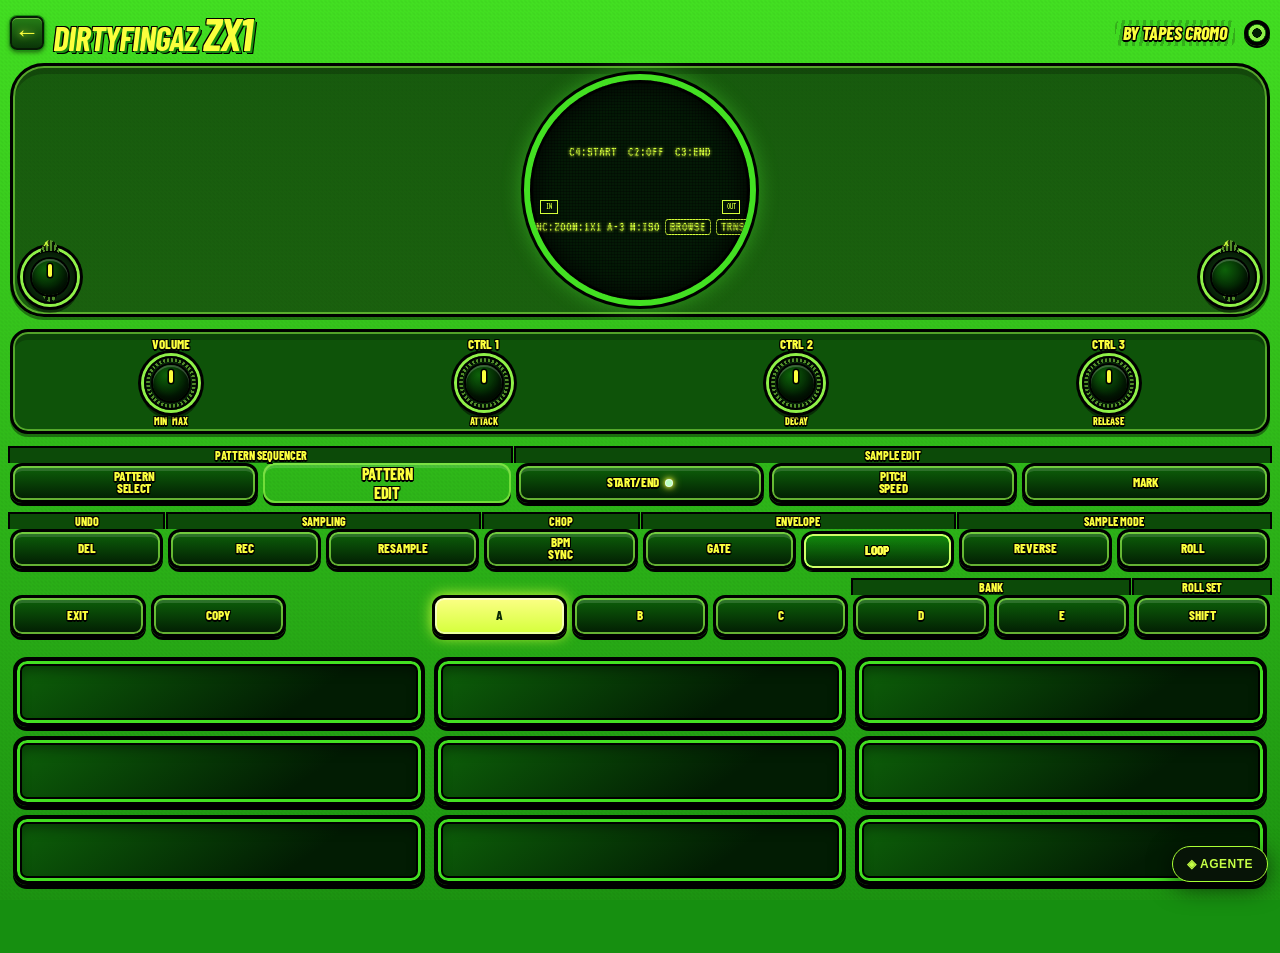
==== commit 6a034280: "Fix PATTERN EDIT native touch activation" ====
--- a/index.html
+++ b/index.html
@@ -599,11 +599,32 @@
  ['DEL','REC','RESAMPLE','BPM<br>SYNC','GATE','LOOP','REVERSE','ROLL'],'big');
 row('repeat(9,1fr)',[['',6],['BANK',2],['ROLL SET',1]],
  ['EXIT','COPY',null,'A','B','C','D','E','SHIFT'],'big');
+/* PATTERN EDIT: botón nativo para activación táctil consistente en Safari/iOS. */
+const patternEditControl=[...document.querySelectorAll("#rows .b")].find(el=>el.textContent.replace(/\s/g,"")==="PATTERNEDIT");
+if(patternEditControl&&patternEditControl.tagName!=="BUTTON"){
+ const nativePatternEdit=document.createElement("button");
+ nativePatternEdit.type="button";
+ nativePatternEdit.className=patternEditControl.className+" pattern-edit-trigger";
+ nativePatternEdit.innerHTML=patternEditControl.innerHTML;
+ nativePatternEdit.setAttribute("aria-label","PATTERN EDIT");
+ nativePatternEdit.style.appearance="none";
+ nativePatternEdit.style.webkitAppearance="none";
+ nativePatternEdit.style.font="inherit";
+ nativePatternEdit.style.color="inherit";
+ nativePatternEdit.style.cursor="pointer";
+ nativePatternEdit.style.width="100%";
+ nativePatternEdit.style.margin="0";
+ nativePatternEdit.style.padding="0";
+ nativePatternEdit.style.border="0";
+ nativePatternEdit.style.background="transparent";
+ nativePatternEdit.style.touchAction="manipulation";
+ patternEditControl.replaceWith(nativePatternEdit);
+}
 /* estados fijos como en la imagen */
 const all=[...document.querySelectorAll('#rows .b')];const by=t=>all.find(b=>b.textContent.replace(/\s/g,'')===t.replace(/\s/g,''));
 by('A').classList.add('lit');
 const bank=['A','B','C','D','E'].map(by);
-bank.forEach((b,i)=>{b.dataset.bank=["A","B","C","D","E"][i];b.addEventListener('click',()=>{bank.forEach(x=>x.classList.remove('lit'));b.classList.add('lit')})});
+bank.forEach((b,i)=>{b.dataset.bank=["A","B","C","D","E"][i];b.addEventListener('click',()=>{window.zpBridgeSend?.("creator.bank.select",{bank:b.dataset.bank})})});
 shiftControl?.addEventListener("pointerdown",event=>{event.preventDefault();shiftControl.classList.add("lit");window.__zpShiftHeld=true});["pointerup","pointercancel","pointerleave"].forEach(type=>shiftControl?.addEventListener(type,()=>{shiftControl.classList.remove("lit");window.__zpShiftHeld=false}));
 /* pads: multitouch real, luz al sonar */
 const held=new Map();
@@ -678,11 +699,6 @@
 const gr=$('#gr');gr.append(mk('em',''));for(let s=1;s<=16;s++)gr.append(mk('em','',s));
 for(let l=1;l<=9;l++){gr.append(mk('em','',l));for(let s=0;s<16;s++){const c=mk('div','c');c.dataset.s=s;gr.append(c)}}
 
-const pb=by('PATTERNEDIT');
-let tm=null,st=0;const cells=()=>[...gr.querySelectorAll('.c')];
-$('#play').addEventListener('click',()=>{const p=$('#play');
- if(tm){clearInterval(tm);tm=null;p.innerHTML='&#9654; PLAY';cells().forEach(c=>c.classList.remove('hd2'))}
- else{p.innerHTML='&#9632; STOP';st=0;tm=setInterval(()=>{cells().forEach(c=>c.classList.toggle('hd2',+c.dataset.s===st));st=(st+1)%9},125)}});
 
 document.querySelectorAll('.tg span').forEach(s=>{const t=s.textContent;if(['UNDO','CHOP','ENVELOPE','PUSH ENTER'].includes(t))s.classList.add('pl');else if(['PATTERN SEQUENCER','SAMPLING'].includes(t))s.classList.add('tr');else if(t)s.classList.add('tl')});
 /* shader: toca el título para alternar 8-bit / TV / apagado */
@@ -916,7 +932,7 @@
  const line=mk('div','transport-line'),fill=mk('i');line.append(fill);
  const tools=mk('div','piano-tools','<div class="piano-zoom"><button type="button" id="zpZoomOut" aria-label="Alejar">−</button><button type="button" id="zpZoomIn" aria-label="Acercar">+</button></div><button type="button" id="zpOctDown">OCT−</button><button type="button" id="zpDraw" class="selected">DRAW</button><button type="button" id="zpSnap" aria-label="SNAP GRID 1/16">SNAP 1/16</button><button type="button" id="zpLen" aria-label="NOTE LENGTH 1">NOTE LEN 1</button><label class="piano-vel">VEL<input id="zpVelocity" type="range" min="1" max="127" value="100"></label><button type="button" id="zpDelete">DEL</button><button type="button" id="zpOctUp">OCT+</button><button type="button" id="zpClear">CLR</button><button type="button" id="zpStepMode">STEP</button><button type="button" id="zpNudge" title="Rotor MIDI continuo">↕</button>');
  const viewport=mk('div','grid-viewport');grid.parentNode.insertBefore(viewport,grid);viewport.append(grid);
- const pianoViewport=mk('div','piano-viewport'),pianoGrid=mk('div','piano-grid');pianoViewport.append(pianoGrid);pianoViewport.hidden=true;
+ const pianoViewport=mk('div','piano-viewport'),pianoGrid=mk('div','piano-grid');pianoViewport.id='zpPianoViewport';pianoViewport.append(pianoGrid);pianoViewport.hidden=true;
   const midContainer=document.querySelector('.mid'),encoderDock=mk('div','piano-encoder-dock'),leftEncoder=midContainer.querySelector(':scope>.lx'),rightEncoder=midContainer.querySelector(':scope>.rx'),shiftButton=[...document.querySelectorAll('#rows .b')].find(b=>b.textContent.replace(/\s/g,'')==='SHIFT');if(shiftButton){shiftButton.id='zpShiftDock';shiftButton.setAttribute('aria-label','SHIFT · ajuste fino');}const shiftHome=shiftButton?{parent:shiftButton.parentNode,next:shiftButton.nextSibling}:null;midContainer.append(encoderDock);
  const ph=v2.querySelector('.ph');v2.insertBefore(line,grid.parentNode);v2.insertBefore(tools,viewport);v2.insertBefore(pianoViewport,viewport.nextSibling);
  let zoom=1;const applyZoom=()=>{grid.style.width=(zoom*100)+'%';grid.style.minWidth=(zoom*100)+'%';pianoGrid.style.minWidth=(360*zoom)+'px';$('#zpZoomOut').disabled=zoom<=1;$('#zpZoomIn').disabled=zoom>=2.5};
@@ -1098,7 +1114,8 @@
    setPianoMode(active);
   };
   patternButton?.setAttribute('aria-expanded','false');
-  patternButton?.addEventListener('click',()=>setPatternEditOpen(!scr.classList.contains('pr')));
+  patternButton?.setAttribute('aria-controls','zpPianoViewport');
+  patternButton?.addEventListener('click',event=>{event.preventDefault();setPatternEditOpen(!scr.classList.contains('pr'))});
   window.addEventListener('zp-pattern-edit-close',()=>setPatternEditOpen(false));
 
  let bpmValue=96,lastY=null,remainder=0;
@@ -1108,6 +1125,9 @@
  window.addEventListener('zp-agent-runtime-context',event=>{const state=event.detail||{};if(Number.isFinite(Number(state.bpm)))syncBpmDisplay(state.bpm)});
  window.addEventListener('zp-engine-result',event=>{const packet=event.detail||{};if(!['creator.bpm.state','creator.bpm.adjust','creator.bpm.set','creator.bpm.tap','creator.bpm.preset.set'].includes(packet.command))return;const data=packet.result?.data||packet.result;if(Number.isFinite(Number(data?.bpm)))syncBpmDisplay(data.bpm)});
 
+ bpm.addEventListener('keydown',event=>{if(['ArrowUp','ArrowRight'].includes(event.key)){event.preventDefault();adjustTempo(1)}else if(['ArrowDown','ArrowLeft'].includes(event.key)){event.preventDefault();adjustTempo(-1)}else if(event.key==='Home'||event.key==='End'){event.preventDefault();const value=event.key==='Home'?40:240;syncBpmDisplay(value);window.zpBridgeSend?.('creator.bpm.set',{bpm:value})}});
+ window.addEventListener('zp-engine-error',event=>{const packet=event.detail||{};if(['creator.bpm.adjust','creator.bpm.set','creator.bpm.tap','creator.bpm.preset.set'].includes(packet.command))window.zpBridgeSend?.('creator.bpm.state',{})});
+ window.addEventListener('zp-engine-timeout',event=>{const packet=event.detail||{};if(['creator.bpm.adjust','creator.bpm.set','creator.bpm.tap','creator.bpm.preset.set'].includes(packet.command))window.zpBridgeSend?.('creator.bpm.state',{})});
  bpm.addEventListener('pointerdown',e=>{lastY=e.clientY;remainder=0;bpm.setPointerCapture(e.pointerId)});
  bpm.addEventListener('pointermove',e=>{if(lastY===null)return;remainder+=lastY-e.clientY;lastY=e.clientY;const delta=Math.trunc(remainder/5);if(delta){remainder-=delta*5;adjustTempo(delta)}});
  ['pointerup','pointercancel','lostpointercapture'].forEach(t=>bpm.addEventListener(t,()=>lastY=null));
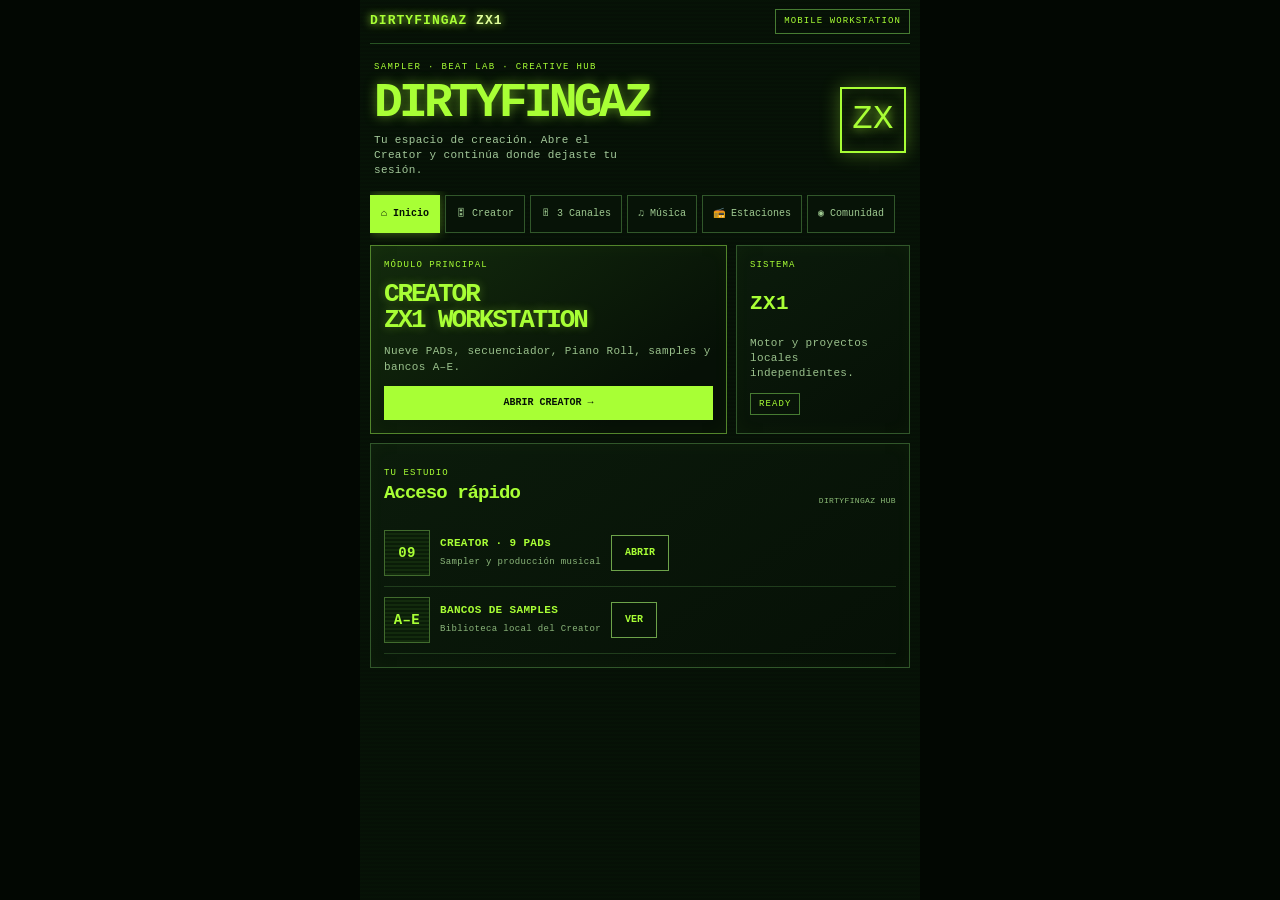
==== commit 51f12669: "feat: add ZP-inspired mobile hub around ZX1 creator" ====
--- a/index.html
+++ b/index.html
@@ -1,1238 +1,110 @@
-<!DOCTYPE html>
+<!doctype html>
 <html lang="es">
 <head>
 <meta charset="utf-8">
-<meta name="viewport" content="width=device-width, initial-scale=1, viewport-fit=cover, user-scalable=no">
+<meta name="viewport" content="width=device-width,initial-scale=1,viewport-fit=cover">
+<meta name="theme-color" content="#030b04">
 <meta name="apple-mobile-web-app-capable" content="yes">
 <meta name="mobile-web-app-capable" content="yes">
 <meta name="apple-mobile-web-app-status-bar-style" content="black-translucent">
-<meta name="apple-mobile-web-app-title" content="DirtyfingaZ">
-<meta name="format-detection" content="telephone=no">
-<title>DIRTYFINGAZ ZX1 · CREATOR</title>
-<link href="https://fonts.googleapis.com/css2?family=Barlow+Condensed:wght@700;800&family=VT323&display=swap" rel="stylesheet">
+<meta name="apple-mobile-web-app-title" content="DIRTYFINGAZ ZX1">
+<title>DIRTYFINGAZ ZX1</title>
 <style>
-:root{box-sizing:border-box;padding-top:env(safe-area-inset-top,0px);padding-bottom:env(safe-area-inset-bottom,0px);--page:#e3e8e3}
-html{scroll-padding-top:env(safe-area-inset-top,0px)}
-@media (prefers-color-scheme:dark){:root:not([data-theme="light"]){--page:#070b07}}
-:root[data-theme="dark"]{--page:#070b07}
-*{box-sizing:border-box;-webkit-tap-highlight-color:transparent;-webkit-user-select:none;user-select:none;-webkit-touch-callout:none}
-html,body{margin:0;background:var(--page)}
-body{display:flex;justify-content:center;align-items:center;min-height:100dvh;overflow-x:hidden;overscroll-behavior:none;touch-action:manipulation}
-.unit{--bd:#34d11f;--bd2:#1c8a10;--btn:#106a0b;--dk:#073a05;--tx:#f0ff3c;--scr:#0a2a08;--lcd:#b6ff3a;--glow:#46ff2a66;
- width:430px;padding:10px 12px 8px;margin:6px 0;border-radius:28px;position:relative;
- background:linear-gradient(160deg,var(--bd),var(--bd2));border:3px solid #000;box-shadow:0 0 0 3px var(--bd2),0 0 40px var(--glow);
- color:var(--tx);font-family:'Barlow Condensed',Impact,'Arial Narrow',sans-serif;font-weight:800;text-transform:uppercase;transition:background .3s}
-.unit[data-skin="ambar"]{--bd:#e8a01c;--bd2:#98600a;--btn:#6a4008;--dk:#3a2102;--tx:#fff1a0;--scr:#2a1a04;--lcd:#ffc23a;--glow:#ffb02a66}
-.unit[data-skin="cian"]{--bd:#1fc8d1;--bd2:#0e7f8c;--btn:#08606a;--dk:#04323a;--tx:#d8fff7;--scr:#04242a;--lcd:#5ff3ff;--glow:#2af0ff66}
-.unit[data-skin="rojo"]{--bd:#d12a2a;--bd2:#8f1212;--btn:#6a0f0f;--dk:#3d0606;--tx:#ffe08a;--scr:#2a0808;--lcd:#ff6a5a;--glow:#ff2a2a66}
-.unit::before{content:"";position:absolute;inset:0;border-radius:25px;pointer-events:none;background:radial-gradient(#0003 1px,transparent 1.3px) 0 0/4px 4px}
-.hd{display:flex;align-items:center;justify-content:space-between;height:44px}
-h1{margin:0;font-size:34px;font-style:italic;letter-spacing:-1px;text-shadow:2px 2px 0 #000,-1px -1px 0 #000;line-height:1}
-h1 b{font-size:46px}
-.by{font-size:21px;font-style:italic;text-shadow:1px 1px 0 #000}
-.screw{width:26px;height:26px;border-radius:50%;border:4px solid #000;background:radial-gradient(var(--dk) 30%,var(--bd2));box-shadow:inset 0 0 0 2px var(--tx)}
-.kn{display:grid;grid-template-columns:repeat(4,1fr);padding:4px 6px 4px;background:#0003;border:2px solid #000;border-radius:30px;margin-top:2px}
-.k{display:flex;flex-direction:column;align-items:center}
-.k label{font-size:17px;line-height:18px;text-shadow:1px 1px 0 #000}
-.knob{width:76px;height:76px;border-radius:50%;position:relative;touch-action:none;margin:2px 0;background:radial-gradient(circle,#161616 55%,#000 100%);border:2px solid #000;box-shadow:0 0 0 3px var(--bd2),0 5px 9px #000b,inset 0 1px 2px #fff2}
-.knob::before{content:"";position:absolute;inset:0;border-radius:50%;transform:rotate(var(--r,0deg));background:repeating-conic-gradient(#3a3a3a 0 5deg,#0b0b0b 5deg 10deg);-webkit-mask:radial-gradient(circle,transparent 60%,#000 61%);mask:radial-gradient(circle,transparent 60%,#000 61%)}
-.knob i{position:absolute;inset:9px;border-radius:50%;transform:rotate(var(--r,0deg));background:radial-gradient(circle at 36% 28%,#555,#1b1b1b 55%,#050505);box-shadow:0 0 0 2px #000,inset 0 1px 1px #fff4,0 3px 5px #000a}
-.knob i::after{content:"";position:absolute;left:50%;top:5px;width:3px;height:11px;margin-left:-1.5px;background:var(--tx);border-radius:2px}
-.sub{font-size:16px;height:20px;display:flex;gap:26px;align-items:center;text-shadow:1px 1px 0 #000}
-.mid{position:relative;display:grid;grid-template-columns:92px 1fr 92px;height:190px;margin-top:8px;align-items:center;background:#0002;border-radius:44px;padding:0 4px}
-.col{display:flex;flex-direction:column;gap:9px}
-.b{min-height:36px;display:flex;align-items:center;justify-content:center;text-align:center;line-height:.92;font-size:16px;padding:2px 3px;
- border-radius:12px;border:2px solid #000;background:linear-gradient(var(--btn),var(--dk));box-shadow:inset 0 0 0 2px var(--bd2),inset 0 2px 6px #0008;text-shadow:1px 1px 0 #000;touch-action:none}
-.col .b{min-height:48px;font-size:18px}
-.b.on{filter:brightness(1.5);transform:translateY(1px)}
-.b.lit{background:linear-gradient(var(--tx),var(--lcd));color:#0a1a06;text-shadow:none;box-shadow:inset 0 0 0 2px #fff6,0 0 10px var(--lcd)}
-.row{display:grid;gap:7px}
-.tg{margin-top:8px;font-size:15px;line-height:17px;height:17px}
-.tg span{background:#0004;border-radius:8px 8px 0 0;text-align:center;white-space:nowrap}
-.tg span:empty{background:none}
-.big .b{min-height:42px}.bank-spacer{min-height:42px;pointer-events:none}
-.pe{width:80px;height:80px;margin:-20px 0;justify-self:center;z-index:3}
-.pe i::after{display:none}
-.pe i{background:radial-gradient(circle,#0e0e0e 0 42%,#2d2d2d 78%,#161616)}
-.ra .b{font-size:15px;letter-spacing:-.3px}
-.pads{display:grid;grid-template-columns:repeat(3,1fr);gap:12px;margin-top:10px;background:#0002;padding:10px;border-radius:22px}
-.p{height:98px;border-radius:14px;border:4px solid #000;touch-action:none;background:radial-gradient(circle at 50% 40%,var(--btn),var(--dk));box-shadow:inset 0 0 0 3px var(--bd2),inset 0 0 18px #000b}
-.p.on{background:radial-gradient(circle at 50% 45%,var(--tx),var(--lcd) 75%);box-shadow:inset 0 0 0 3px var(--tx),0 0 26px var(--lcd),inset 0 0 20px #fff8}
-.bt{display:flex;align-items:center;gap:6px;margin-top:10px}
-.bt .b{flex:1;min-height:24px;font-size:14px;border-radius:10px}
-.bt .screw{width:30px;height:30px;flex:none}
-.ft{display:flex;justify-content:space-around;margin-top:8px;padding:5px;font-size:19px;background:#0004;border-radius:12px;text-shadow:1px 1px 0 #000}
-/* pantalla Nokia */
-.scr{position:absolute;left:50%;top:50%;width:192px;height:192px;margin:-96px 0 0 -96px;border-radius:50%;overflow:hidden;z-index:2;
- background:var(--scr);border:7px solid var(--bd);box-shadow:0 0 0 3px #000,inset 0 0 22px #000,0 0 18px var(--glow);
- color:var(--lcd);font-family:VT323,'Courier New',monospace;font-weight:400;text-transform:uppercase;transition:all .35s ease}
-.scr.pr{width:400px;height:190px;margin:-95px 0 0 -200px;border-radius:18px}
-.scr::after{content:"";position:absolute;inset:0;pointer-events:none;background:repeating-linear-gradient(0deg,#0005 0 1px,transparent 1px 3px),radial-gradient(circle,transparent 55%,#0008);animation:fl 3.2s infinite}
-@keyframes fl{0%,100%{opacity:1}48%{opacity:.8}50%{opacity:.6}52%{opacity:.85}}
-@media (prefers-reduced-motion:reduce){.scr::after{animation:none}}
-.v1,.v2{position:absolute;inset:0;flex-direction:column;align-items:center;justify-content:center;text-shadow:0 0 6px var(--lcd)}
-.v1{display:flex;gap:2px}.v2{display:none;padding:6px 10px;justify-content:space-between;align-items:stretch}
-.scr.pr .v1{display:none}.scr.pr .v2{display:flex}
-.l1,.l2{font-size:14px;line-height:14px;white-space:nowrap;display:flex;gap:7px}
-.mn{border:1px solid var(--lcd);padding:0 5px;border-radius:4px;background:var(--lcd);color:var(--scr);text-shadow:none}
-canvas{width:150px;height:56px;image-rendering:pixelated}
-.ph{display:flex;justify-content:space-between;align-items:center;gap:3px;font-size:19px;line-height:19px}.ph span{cursor:pointer}.ph .transport-control{border:1px solid var(--lcd);background:#061806;color:var(--lcd);padding:2px 4px;min-width:42px;font:12px VT323,monospace;line-height:15px}.ph .transport-control:active{background:var(--lcd);color:var(--scr)}
-.gr{display:grid;grid-template-columns:12px repeat(16,minmax(0,1fr));gap:2px;font-size:13px;line-height:13px}
-.gr em{font-style:normal;text-align:center}
-.c{height:13px;border:1px solid color-mix(in srgb,var(--lcd) 45%,transparent)}
-.c.on{background:var(--lcd);box-shadow:0 0 6px var(--lcd)}
-.c.hd2{outline:1px solid var(--tx);outline-offset:0}
-.pf{font-size:14px;text-align:center;line-height:14px}
-/* estilo 2D/3D de la imagen original */
-.unit{--bd:#43e022;--bd2:#1a8f10;--btn:#11700d;--dk:#053505;--tx:#f4ff35;--scr:#06210a;--lcd:#c9ff4c;--rim:#8ff048;--pn:#16860f;--glow:#5aff3a77;--ol:-1px -1px 0 #000,1px -1px 0 #000,-1px 1px 0 #000,1px 1px 0 #000,0 2px 0 #000;
- border:4px solid #000;box-shadow:inset 0 0 0 3px color-mix(in srgb,var(--rim) 75%,transparent),0 0 0 3px var(--bd2),0 0 0 6px #000,0 0 40px var(--glow)}
-.unit[data-skin="ambar"]{--rim:#ffd36a;--pn:#a8690e}
-.unit[data-skin="cian"]{--rim:#8ff6ff;--pn:#0f9aa6}
-.unit[data-skin="rojo"]{--rim:#ff8a7a;--pn:#a31a1a}
-.unit::before{background:radial-gradient(#0003 1px,transparent 1.4px) 0 0/4px 4px,repeating-linear-gradient(135deg,transparent 0 3px,#0001 3px 4px)}
-h1{color:var(--tx);text-shadow:1px 1px 0 var(--bd2),2px 2px 0 var(--bd2),3px 3px 0 #000,-1px -1px 0 #000,1px -1px 0 #000,-1px 1px 0 #000}
-.by{color:var(--tx);text-shadow:var(--ol);background:repeating-linear-gradient(100deg,#0003 0 3px,transparent 3px 7px);padding:2px 8px;border-radius:6px}
-.screw{border:4px solid #000;background:radial-gradient(circle,var(--dk) 0 36%,var(--rim) 38% 62%,var(--bd2) 64%);box-shadow:0 2px 0 #000}
-.kn,.mid{background:color-mix(in srgb,var(--pn) 62%,#000);border:3px solid #000;box-shadow:inset 0 0 0 2px color-mix(in srgb,var(--rim) 55%,transparent),inset 0 8px 0 #0003,0 3px 0 #0006}
-.k label,.sub,.ft{text-shadow:var(--ol)}
-.ft{background:color-mix(in srgb,var(--pn) 55%,#000);border:3px solid #000;box-shadow:inset 0 0 0 2px color-mix(in srgb,var(--rim) 50%,transparent)}
-.b{color:var(--tx);border:3px solid #000;background:linear-gradient(180deg,var(--btn),var(--dk));box-shadow:inset 0 0 0 2px color-mix(in srgb,var(--rim) 70%,transparent),inset 0 5px 0 #fff2,0 3px 0 #000;text-shadow:var(--ol)}
-.b.on{transform:translateY(2px);filter:brightness(1.45);box-shadow:inset 0 0 0 2px var(--rim),0 1px 0 #000}
-.b.lit{background:linear-gradient(#fcff86,var(--lcd));color:#0b2a05;text-shadow:none;box-shadow:inset 0 0 0 2px #fff8,0 3px 0 #000,0 0 14px var(--lcd)}
-#cl .b{border-radius:12px 36px 36px 12px}#cr .b{border-radius:36px 12px 12px 36px}
-.tg span{color:var(--tx);text-shadow:var(--ol);background:color-mix(in srgb,var(--pn) 60%,#000);border:2px solid #000;border-bottom:0;border-radius:10px 10px 0 0}
-.tg span:empty{background:none;border:0}
-.knob{border:2px solid #000;background:radial-gradient(circle,#0a2a0a 55%,#000);box-shadow:0 0 0 3px var(--rim),0 0 0 6px #000,0 6px 0 3px #0007}
-.knob::before{background:repeating-conic-gradient(color-mix(in srgb,var(--rim) 55%,#031003) 0 5deg,#031003 5deg 10deg)}
-.knob i{background:radial-gradient(circle at 36% 28%,var(--btn),var(--dk) 62%,#010a01);box-shadow:0 0 0 2px #000,inset 0 2px 0 #fff3,inset 0 -4px 6px #0008}
-.knob i::after{width:4px;height:13px;margin-left:-2px;background:var(--tx);box-shadow:0 0 0 1.5px #000}
-.pe{width:66px;height:66px;margin:0}
-.pe i{background:radial-gradient(circle at 36% 30%,var(--btn),var(--dk) 65%,#010a01)}
-.row.ra{align-items:center}
-.pads{background:none;padding:6px 2px}
-.p{border:4px solid #000;background:linear-gradient(145deg,var(--btn),var(--dk) 70%);box-shadow:inset 0 0 0 3px var(--bd),inset 0 0 0 5px #000,inset 0 8px 14px #0007,0 4px 0 #000}
-.p.on{background:radial-gradient(circle at 50% 45%,var(--tx),var(--lcd) 75%);box-shadow:inset 0 0 0 3px #fff9,inset 0 0 0 5px #000,0 0 28px var(--lcd)}
-.scr{border:6px solid var(--bd);box-shadow:0 0 0 3px #000,inset 0 0 0 3px #000,inset 0 0 26px #000,0 0 22px var(--glow)}
-/* zona central como la captura + shader */
-#cl,#cr{filter:drop-shadow(2px 0 0 #000) drop-shadow(-2px 0 0 #000) drop-shadow(0 2px 0 #000) drop-shadow(0 -2px 0 #000)}
-.col .b{min-height:50px;position:relative;isolation:isolate;border:0;border-radius:0;box-shadow:none;background:var(--rim);clip-path:var(--cp)}
-.col .b::before{content:"";position:absolute;inset:3px;z-index:-1;clip-path:var(--cp);background:linear-gradient(180deg,var(--btn),var(--dk))}
-#cl .b:nth-child(1){--cp:polygon(5% 0,100% 0,81% 100%,5% 100%,0 85%,0 15%)}
-#cl .b:nth-child(3){--cp:polygon(5% 0,81% 0,100% 100%,5% 100%,0 85%,0 15%)}
-#cr .b:nth-child(1){--cp:polygon(0 0,95% 0,100% 15%,100% 85%,95% 100%,19% 100%)}
-#cr .b:nth-child(3){--cp:polygon(19% 0,95% 0,100% 15%,100% 85%,95% 100%,0 100%)}
-.col .b:nth-child(2){--cp:polygon(5% 0,95% 0,100% 15%,100% 85%,95% 100%,5% 100%,0 85%,0 15%)}
-.v1{gap:7px}.l1{gap:11px}.l2{gap:5px;align-items:center}.mn{padding:0 4px}
-canvas{width:168px;height:46px}
-.mk{position:absolute;top:calc(50% + 10px);width:18px;height:14px;border:1px solid var(--lcd);font-size:8px;line-height:12px;font-style:normal;text-align:center;text-shadow:none;cursor:pointer;z-index:3;pointer-events:auto}.mk.l{left:10px}.mk.r{right:10px}.trim-marker.active{background:var(--lcd);color:var(--scr);box-shadow:0 0 8px var(--lcd)}
-.trim-phase-button{display:flex!important;align-items:center;justify-content:center;gap:6px;white-space:nowrap}
-.trim-phase-button[data-phase="1"]{background:linear-gradient(180deg,#caffb8,#65d77c)!important;color:#08250d!important;text-shadow:none!important;box-shadow:inset 0 0 0 2px #efffea,0 3px 0 #000,0 0 12px #8dff9b!important}
-.trim-phase-button[data-phase="2"]{background:linear-gradient(180deg,#ffc36c,#d87924)!important;color:#351600!important;text-shadow:none!important;box-shadow:inset 0 0 0 2px #ffe0a8,0 3px 0 #000,0 0 12px #ff9b36!important}
-.trim-phase-button[data-phase="3"]{background:linear-gradient(180deg,#ff7770,#a90016)!important;color:#fff!important;text-shadow:0 0 4px #fff!important;box-shadow:inset 0 0 0 2px #ffb0a8,0 3px 0 #000,0 0 14px #ff2020!important}
-.trim-phase-led{display:inline-block;width:8px;height:8px;flex:none;border-radius:50%;background:#baffc2;box-shadow:0 0 5px currentColor,0 0 10px currentColor;border:1px solid #fff9}
-.trim-phase-button[data-phase="2"] .trim-phase-led{background:#ffb04a;color:#ff9a24}
-.trim-phase-button[data-phase="3"] .trim-phase-led{background:#ff2525;color:#ff1717;animation:trimLedPulse .85s infinite alternate}
-.trim-phase-button[data-phase="1"] .trim-phase-led{color:#9dffad}
-@keyframes trimLedPulse{from{opacity:.55;box-shadow:0 0 3px #f00}to{opacity:1;box-shadow:0 0 5px #f44,0 0 15px #f00}}
-.tg{filter:drop-shadow(2px 0 0 #000) drop-shadow(-2px 0 0 #000) drop-shadow(0 -2px 0 #000)}
-.tg span{border:0;border-radius:0;background:color-mix(in srgb,var(--pn) 55%,#000)}
-.tg .tr{clip-path:polygon(0 0,calc(100% - 9px) 0,100% 100%,0 100%)}
-.tg .tl{clip-path:polygon(9px 0,100% 0,100% 100%,0 100%)}
-.tg .pl{background:none}
-.fx{position:absolute;inset:0;border-radius:24px;pointer-events:none;z-index:9;mix-blend-mode:multiply}
-.unit[data-fx="px"]{filter:contrast(1.4) saturate(1.25)}
-.unit[data-fx="tv"]{filter:contrast(1.2) saturate(1.1)}
-.unit[data-fx="off"] .fx{display:none}
-.unit[data-fx="px"] .fx{background:repeating-linear-gradient(0deg,rgba(0,0,0,.34) 0 1px,transparent 1px 3px),repeating-linear-gradient(90deg,rgba(0,0,0,.26) 0 1px,transparent 1px 3px),radial-gradient(ellipse at 50% 45%,transparent 62%,rgba(0,0,0,.4))}
-.unit[data-fx="tv"] .fx{background:repeating-linear-gradient(0deg,rgba(0,0,0,.3) 0 1px,transparent 1px 3px),repeating-linear-gradient(90deg,rgba(255,60,60,.12) 0 1px,rgba(60,255,60,.12) 1px 2px,rgba(80,80,255,.12) 2px 3px),radial-gradient(ellipse at 50% 45%,transparent 55%,rgba(0,0,0,.55))}
-/* 8-bit nativo, sin capa encima */
-.unit{isolation:isolate;--dk:#021c03;--btn:#0d6209;--tx:#fbff3d;--lcd:#d4ff3a;--scr:#041a06}
-.unit::before{z-index:-1;background:conic-gradient(#0000 25%,#0002 0 50%,#0000 0 75%,#0002 0) 0 0/4px 4px,radial-gradient(#0003 1px,transparent 1.4px) 0 0/4px 4px}
-.scr::after{background:repeating-linear-gradient(0deg,#0005 0 1px,transparent 1px 3px),repeating-linear-gradient(90deg,#0004 0 1px,transparent 1px 3px),radial-gradient(circle,transparent 55%,#0008)}
-.scr.pr::after{background:repeating-linear-gradient(0deg,#0005 0 1px,transparent 1px 3px),repeating-linear-gradient(90deg,#0004 0 1px,transparent 1px 3px)}
-.v1,.v2{text-shadow:0 0 3px var(--lcd)}
-
-/* CREATOR LCD UPDATE */
-.l2 .lcd-action{border:1px solid var(--lcd);padding:0 4px;background:#031503;color:var(--lcd);border-radius:3px;cursor:pointer}
-.bpm-wheel{display:inline-flex;align-items:center;justify-content:center;min-width:70px;padding:1px 5px;border:1px solid #d9ffb899;border-radius:7px;background:linear-gradient(180deg,#ffffff35,#aaff4a14 48%,#031503b8);backdrop-filter:blur(8px);-webkit-backdrop-filter:blur(8px);box-shadow:inset 0 1px #ffffff55,inset 0 -5px 9px #0008,0 0 12px #9aff4a33;color:var(--lcd);font:15px/1 VT323,monospace;touch-action:none;user-select:none;cursor:ns-resize;transform:perspective(140px) rotateX(8deg)}
-.transport-line{height:5px;flex:none;width:100%;border:1px solid #5e9d43;background:#061606;overflow:hidden;border-radius:4px}
-.transport-line i{display:block;height:100%;width:0;background:linear-gradient(90deg,#47e34b,#baff62);box-shadow:0 0 8px #58ff4c;transition:width .045s linear}
-.transport-line.peak i{background:linear-gradient(90deg,#ff8a35,#ff2525);box-shadow:0 0 10px #ff2525}
-.piano-tools{display:flex;align-items:center;justify-content:space-between;gap:4px;flex:none;height:15px;font:10px VT323,monospace}
-.piano-tools button{min-width:24px;height:14px;padding:0 5px;border:1px solid var(--lcd);border-radius:3px;background:#092208;color:var(--lcd);font:12px/1 VT323,monospace}.piano-tools button.selected{background:var(--lcd);color:#061606}.piano-tools button:disabled{opacity:.35}
-.grid-viewport{min-height:0;flex:1;width:100%;overflow-x:auto;overflow-y:hidden;overscroll-behavior-x:contain;scrollbar-width:thin;scrollbar-color:var(--lcd) #031503;-webkit-overflow-scrolling:touch}
-.grid-viewport .gr{width:100%;min-width:100%;transform-origin:left top}
-.grid-viewport::-webkit-scrollbar{height:4px}.grid-viewport::-webkit-scrollbar-thumb{background:var(--lcd)}
-.scr.pr{height:220px!important;margin-top:-110px!important}.scr.pr .v2{padding:6px 8px!important;gap:3px!important}
-.lcd-menu{position:absolute;z-index:8;inset:8px;border:2px solid var(--lcd);border-radius:5px;background:linear-gradient(145deg,#12390e,#020b02 75%);box-shadow:0 0 18px #9aff4a66,inset 0 0 15px #000;display:flex;flex-direction:column;gap:5px;padding:8px;font:14px VT323,monospace}
-.lcd-menu[hidden]{display:none}.lcd-menu header{display:flex;justify-content:space-between;border-bottom:1px solid #9aff4a66;padding-bottom:4px}
-.lcd-menu .menu-grid{display:grid;grid-template-columns:1fr 1fr;gap:5px;flex:1}
-.lcd-menu button{border:1px solid var(--lcd);border-radius:3px;background:#092208;color:var(--lcd);font:14px VT323,monospace;padding:3px}
-.lcd-menu button:active{background:var(--lcd);color:#061606}.lcd-menu small{font:9px VT323,monospace;color:#b7e68d;text-align:center}.lcd-menu .menu-list{display:flex;flex-direction:column;gap:3px;min-height:0;flex:1;overflow:hidden}.lcd-menu .menu-item{padding:3px 6px;border:1px solid #9aff4a55;color:#b7e68d;font:13px/1.1 VT323,monospace;white-space:nowrap;overflow:hidden;text-overflow:ellipsis}.lcd-menu .menu-item.selected{background:var(--lcd);color:var(--scr);border-color:#fff;text-shadow:none;box-shadow:0 0 10px var(--lcd)}
-.zp-pattern-menu{z-index:12!important;background:linear-gradient(145deg,#173f0d,#020b02 78%)!important}.zp-pattern-menu .menu-list{display:grid;grid-template-columns:1fr 1fr;align-content:start;overflow:auto}.zp-pattern-menu .menu-list button{min-height:28px;padding:4px 5px;border:1px solid #9cff4a88;border-radius:3px;background:#092208;color:var(--lcd);font:12px/1.05 VT323,monospace}.zp-pattern-menu .menu-list button:disabled{opacity:.38}.zp-pattern-menu .menu-list button.selected{background:var(--lcd);color:var(--scr)}.zp-pattern-menu .menu-list button.wide{grid-column:1/-1}
-.zp-transport-menu{z-index:16!important;background:linear-gradient(145deg,#173f0d,#020b02 78%)!important}.zp-transport-menu .menu-list{display:grid;grid-template-columns:1fr 1fr;align-content:start;overflow:auto}.zp-transport-menu .menu-list button{min-height:28px;padding:4px 5px;border:1px solid #9cff4a88;border-radius:3px;background:#092208;color:var(--lcd);font:12px/1.05 VT323,monospace}.zp-transport-menu .menu-list button.wide{grid-column:1/-1}
-.zp-utility-panel{z-index:14!important;background:linear-gradient(145deg,#173f0d,#020b02 78%)!important}.zp-utility-panel .utility-search{width:100%;padding:3px}.zp-utility-panel .utility-search input{width:100%;height:24px;background:#061806;border:1px solid #8bdc43;color:var(--lcd);font:13px VT323,monospace;padding:3px 6px}.zp-utility-panel .utility-groups{display:flex;flex-direction:column;gap:4px;min-height:0;flex:1;overflow:auto;padding:2px}.zp-utility-panel .utility-group{border:1px solid #80d83e88;background:#041404}.zp-utility-panel .utility-group-head{display:grid;grid-template-columns:minmax(0,1fr) 22px 22px;gap:3px;padding:3px}.zp-utility-panel .utility-group-head button{min-height:22px;padding:2px;font:12px VT323,monospace}.zp-utility-panel .utility-group-head .utility-group-toggle{text-align:left;align-items:flex-start}.zp-utility-panel .utility-group-body{display:grid;gap:4px;padding:5px;border-top:1px solid #8bdc4355}.zp-utility-panel .utility-row{display:flex;gap:4px;align-items:center;flex-wrap:wrap}.zp-utility-panel .utility-row button{min-height:24px;flex:1;font:11px VT323,monospace}.zp-utility-panel .utility-row label{font:11px VT323,monospace;color:#c5ef91;flex:1;min-width:70px}.zp-utility-panel .utility-row input[type=range]{width:100%;accent-color:#c9ff58}.zp-utility-panel .utility-row select,.zp-utility-panel .utility-row input[type=number]{min-width:0;flex:1;background:#061806;color:var(--lcd);border:1px solid #8bdc43;font:12px VT323,monospace;padding:3px}.zp-utility-panel .utility-meter{height:9px;border:1px solid #8bdc43;background:#061806;overflow:hidden}.zp-utility-panel .utility-meter i{display:block;width:0;height:100%;background:linear-gradient(90deg,#4abf35,#eaff75)}.zp-utility-panel .utility-note{font:11px/1.2 VT323,monospace;color:#b7e68d}.zp-utility-panel .utility-toolbar{display:flex;align-items:center;justify-content:space-between;gap:6px;padding:2px 4px}.zp-utility-panel .utility-toolbar button{min-height:22px;padding:2px 8px;font:12px VT323,monospace}.zp-utility-panel .utility-toolbar small{font:10px VT323,monospace;color:#b7e68d}.zp-utility-panel .utility-tool{border:1px solid #80d83e55;background:#071b07;padding:4px;display:grid;gap:3px}.zp-utility-panel .utility-tool-head{display:flex;align-items:center;justify-content:space-between;gap:6px;color:#d8ff8b;font:12px VT323,monospace}.zp-utility-panel .utility-tool-head button{min-width:26px;min-height:22px;padding:1px 4px;font:16px VT323,monospace}.zp-utility-panel .utility-description{font:10px/1.2 VT323,monospace;color:#8fbd72}.zp-utility-panel .utility-search-hit{background:#d8ff4f;color:#102006;padding:0 1px}.zp-utility-panel .utility-group[hidden],.zp-utility-panel .utility-tool[hidden]{display:none}.zp-project-dialog{width:min(92vw,410px);max-height:88dvh;padding:0;border:1px solid #8ad94c;border-radius:14px;background:#071707;color:#eaffd1;box-shadow:0 18px 70px #000d}.zp-project-dialog::backdrop{background:#000b;backdrop-filter:blur(5px)}.zp-project-panel{display:flex;flex-direction:column;gap:9px;padding:14px;font:11px monospace}.zp-project-panel header{display:flex;justify-content:space-between;align-items:center;color:#d8ff4f;font-size:14px}.zp-project-panel label,.zp-project-panel small{color:#a9d98b}.zp-project-panel select,.zp-project-panel input{width:100%;min-height:36px;border:1px solid #467a34;border-radius:6px;background:#020b02;color:#eaffd1;padding:7px;font:12px monospace}.zp-project-actions{display:grid;grid-template-columns:repeat(2,minmax(0,1fr));gap:7px}.zp-project-actions button,.zp-project-close{min-height:36px;border:1px solid #72a94a;border-radius:6px;background:linear-gradient(#20551a,#092509);color:#eaffd1;font:bold 10px monospace}
-@media(max-width:500px){.scr.pr{width:400px!important;max-width:calc(100vw - 24px)!important}.piano-tools{height:14px}}
-
-.piano-vel{display:flex;align-items:center;gap:2px;font:10px VT323,monospace;color:var(--lcd);white-space:nowrap}.piano-vel input{width:36px;height:12px;margin:0;accent-color:var(--lcd)}
-.piano-tools{gap:2px}.piano-tools button{min-width:20px;padding:0 3px;font-size:10px;white-space:nowrap}
-.piano-viewport{min-height:0;flex:1;width:100%;height:140px;overflow:auto;overscroll-behavior:contain;touch-action:pan-x pan-y;-webkit-overflow-scrolling:touch;border:1px solid color-mix(in srgb,var(--lcd) 55%,transparent);background:#031303;scrollbar-width:thin;scrollbar-color:var(--lcd) #031503}
-.piano-viewport[hidden]{display:none}
-.piano-grid{position:relative;display:grid;grid-template-columns:28px repeat(16,minmax(18px,1fr));grid-template-rows:14px repeat(24,12px);gap:1px;min-width:360px;width:100%;padding:1px;isolation:isolate}
-.piano-ruler-key,.piano-ruler{display:flex;align-items:center;justify-content:center;font:9px/1 VT323,monospace;color:var(--lcd);background:#102b0d;border-bottom:1px solid var(--lcd)}.piano-ruler-key{grid-column:1}.piano-key{grid-column:1;display:flex;align-items:center;justify-content:center;font:9px/1 VT323,monospace;border-right:1px solid var(--lcd);color:var(--lcd);z-index:1}.piano-key.black{background:#142014;color:#a7ca78}.piano-key.white{background:#0b260b}
-.piano-cell{border:1px solid #aaff4a24;background:#0a210a;z-index:0}.piano-cell.black-key{background:#061406}.piano-cell:nth-of-type(17n+2){border-left-color:#baff62aa}.piano-note{z-index:3;align-self:stretch;min-width:0;display:flex;align-items:center;justify-content:space-between;overflow:hidden;border:1px solid #eaffb4;background:linear-gradient(180deg,#d6ff72,#4b9f18 55%,#174c0b);box-shadow:0 0 5px #9dff4a88;border-radius:2px;color:#071a03;font:9px/1 VT323,monospace;touch-action:none;user-select:none}.piano-note.selected{outline:1px solid #fff;box-shadow:0 0 8px #fff,0 0 8px var(--lcd)}.piano-note span{padding-left:2px;pointer-events:none}.piano-note i{width:5px;height:100%;background:#f2ffd0aa;flex:none;pointer-events:none}
-.piano-playhead{z-index:4;pointer-events:none;border-left:1px solid #ff4646;box-shadow:0 0 5px #ff2525;opacity:.85}
-.scr.pr{height:260px!important;margin-top:-130px!important;border-radius:18px}.scr.pr .v2{padding:5px 7px!important;gap:3px!important}.scr.pr .ph{font-size:15px;line-height:16px}.scr.pr .piano-tools{height:17px;flex-wrap:nowrap}.scr.pr .piano-tools button{height:15px;min-width:18px;font-size:10px}.scr.pr .piano-viewport{height:145px}
-@media(max-width:430px){.scr.pr{width:min(400px,96vw)!important}.scr.pr .v2{padding:4px 5px!important}.scr.pr .piano-tools{gap:1px}.scr.pr .piano-tools button{padding:0 2px;font-size:9px}.piano-vel input{width:28px}}
-.zp-pad-config{position:fixed;z-index:99980;left:50%;top:calc(env(safe-area-inset-top) + 12px);transform:translateX(-50%);width:min(330px,calc(100vw - 24px));padding:12px;background:#071407f5;color:#c5ff45;border:1px solid #a8ff35;border-radius:10px;box-shadow:0 12px 40px #000c;font:700 12px/1.4 -apple-system,BlinkMacSystemFont,sans-serif}.zp-pad-config[hidden]{display:none!important}.zp-pad-config-actions{display:grid;grid-template-columns:repeat(2,minmax(0,1fr));gap:7px;margin-top:10px}.zp-pad-config-actions button{min-height:36px;border:1px solid #638d3c;border-radius:5px;background:#10250b;color:#d5ffbd;font-size:11px}.zp-pad-config-actions button:last-child{grid-column:1/-1}.zp-pad-config{max-height:calc(100dvh - 28px);overflow:auto}.zp-pad-detail{margin-top:8px;padding:7px;border:1px solid #638d3c;border-radius:6px;background:#081908}.zp-pad-detail .pad-setting-row{display:flex;align-items:center;gap:7px;margin:6px 0}.zp-pad-detail label{font-size:10px;flex:1}.zp-pad-detail input[type=range]{width:58%;accent-color:#c5ff45}.zp-pad-detail select{flex:1;min-width:0;background:#10250b;color:#d5ffbd;border:1px solid #638d3c;padding:5px}.zp-pad-detail button{min-height:28px;border:1px solid #638d3c;border-radius:5px;background:#10250b;color:#d5ffbd;padding:4px 7px;font-size:10px}
-.zp-adsr-panel{position:fixed;z-index:99990;left:50%;top:calc(env(safe-area-inset-top) + 12px);transform:translateX(-50%);width:min(360px,calc(100vw - 20px));padding:10px;background:#061206f7;color:#c5ff45;border:1px solid #a8ff35;border-radius:10px;box-shadow:0 12px 40px #000c;font:700 11px/1.3 -apple-system,BlinkMacSystemFont,sans-serif}.zp-adsr-panel[hidden]{display:none!important}.zp-adsr-head{display:flex;align-items:center;justify-content:space-between;gap:8px}.zp-adsr-head button,.zp-adsr-actions button,.zp-adsr-tools button{min-height:26px;border:1px solid #638d3c;border-radius:5px;background:#10250b;color:#d5ffbd;font-size:10px;padding:3px 7px}.zp-adsr-knobs{display:grid;grid-template-columns:repeat(4,minmax(0,1fr));gap:6px;margin:10px 0}.zp-adsr-knob{display:flex;flex-direction:column;align-items:center;gap:3px;touch-action:none;user-select:none}.zp-adsr-dial{width:46px;height:46px;border:2px solid #5c8a39;border-radius:50%;background:conic-gradient(#c5ff45 var(--progress,25%),#1b3214 0);display:grid;place-items:center;position:relative;touch-action:none}.zp-adsr-dial:before{content:"";position:absolute;inset:5px;border-radius:50%;background:#081707;border:1px solid #8cc84c}.zp-adsr-dial:after{content:"";position:absolute;width:2px;height:14px;top:5px;left:calc(50% - 1px);background:#eaffb5;transform:rotate(var(--needle,0deg));transform-origin:50% 18px}.zp-adsr-dial b{z-index:1;font:12px VT323,monospace;color:#eaffb5}.zp-adsr-value{font:10px VT323,monospace;color:#d7f5ad}.zp-adsr-actions,.zp-adsr-tools{display:flex;gap:5px;flex-wrap:wrap}.zp-adsr-actions button{flex:1}.zp-adsr-curve{margin-top:8px;padding:5px;border:1px solid #6e9e45;border-radius:6px;background:#061106;overflow:hidden}.zp-adsr-curve[hidden]{display:none!important}.zp-adsr-curve svg{display:block;width:100%;height:125px;touch-action:none;transform-origin:center center}.zp-adsr-curve .grid-line{stroke:#45652d;stroke-width:.7;opacity:.65}.zp-adsr-curve.grid-off .grid-line{opacity:0}.zp-adsr-curve .adsr-path{fill:none;stroke:#d7ff68;stroke-width:2.5;stroke-linejoin:round}.zp-adsr-curve .adsr-handle{fill:#f1ff9d;stroke:#7bbd38;stroke-width:2;touch-action:none}.zp-adsr-tools{display:flex;gap:4px;justify-content:space-between;margin-top:5px}.zp-adsr-tools button{flex:1}.zp-adsr-tools .active{background:#c5ff45;color:#061206}.zp-sample-edit-panel{position:fixed;z-index:99989;left:50%;bottom:calc(env(safe-area-inset-bottom) + 12px);transform:translateX(-50%);width:min(360px,calc(100vw - 20px));max-height:58dvh;overflow:auto;padding:10px;background:#061206f7;color:#c5ff45;border:1px solid #a8ff35;border-radius:10px;box-shadow:0 12px 40px #000c;font:700 11px/1.35 -apple-system,BlinkMacSystemFont,sans-serif}.zp-sample-edit-panel[hidden]{display:none!important}.zp-sample-edit-head{display:flex;justify-content:space-between;align-items:center;gap:8px}.zp-sample-edit-panel button{min-height:27px;padding:4px 7px;border:1px solid #638d3c;border-radius:5px;background:#10250b;color:#d5ffbd;font-size:10px}.zp-sample-edit-actions{display:grid;grid-template-columns:repeat(3,minmax(0,1fr));gap:5px;margin:8px 0}.zp-sample-edit-row{display:flex;align-items:center;gap:7px;margin:7px 0}.zp-sample-edit-row label{flex:1;font-size:10px}.zp-sample-edit-row input[type=range]{width:58%;accent-color:#c5ff45}.zp-sample-edit-modes,.zp-sample-chop-actions{display:flex;gap:5px;flex-wrap:wrap;margin-top:7px}.zp-sample-edit-panel .active{background:#c5ff45;color:#061206}.zp-sample-edit-status{margin-top:7px;color:#d5ffbd;font:10px VT323,monospace}.zp-clipboard-menu{position:fixed;z-index:100000;left:50%;top:50%;transform:translate(-50%,-50%);width:min(280px,calc(100vw - 32px));padding:12px;background:#061206f8;color:#c5ff45;border:1px solid #a8ff35;border-radius:9px;box-shadow:0 14px 44px #000d;font:700 11px/1.4 -apple-system,BlinkMacSystemFont,sans-serif}.zp-clipboard-menu[hidden]{display:none!important}.zp-clipboard-menu .clip-actions{display:flex;gap:7px;margin-top:9px}.zp-clipboard-menu button{flex:1;min-height:30px;background:#10250b;color:#d5ffbd;border:1px solid #638d3c;border-radius:5px;font-size:10px}
-.piano-tools{display:flex;align-items:center;justify-content:flex-start;gap:5px;flex:none;height:25px;font:11px VT323,monospace;overflow-x:auto;scrollbar-width:none}
-.piano-tools::-webkit-scrollbar{display:none}
-.piano-tools button{min-width:30px;height:23px;padding:0 7px;border:1px solid var(--lcd);border-radius:5px;background:linear-gradient(180deg,#173b12,#061506);color:var(--lcd);font:16px/1 VT323,monospace;box-shadow:inset 0 1px #ffffff30,0 1px 2px #000;flex:none}
-.piano-tools .piano-zoom{display:flex;gap:4px;position:sticky;left:0;background:#061506;padding-right:3px;z-index:5}
-.piano-tools .piano-zoom button{min-width:38px;height:26px;font-size:22px;font-weight:bold}
-.piano-tools button.selected{background:var(--lcd);color:#061606;box-shadow:0 0 10px var(--lcd)}
-.piano-tools .piano-vel{font-size:12px;gap:4px}
-.piano-tools .piano-vel input{width:48px}
-.scr.pr .piano-tools{height:29px;gap:5px}
-.scr.pr .piano-tools button{height:26px;min-width:31px;font-size:14px}
-.scr.pr .piano-tools .piano-zoom button{height:28px;min-width:38px;font-size:23px}
-.piano-cell.pad-midi-origin{background:#baff62!important;box-shadow:inset 0 0 0 1px #f4ffb7,0 0 9px #9dff4a;animation:zpPadPulse .75s ease-in-out infinite alternate}
-.piano-note.pad-midi-origin{outline:2px solid #fff!important;box-shadow:0 0 8px #fff,0 0 18px #9dff4a!important;animation:zpPadPulse .75s ease-in-out infinite alternate}
-@keyframes zpPadPulse{from{filter:brightness(1)}to{filter:brightness(1.8)}}
-.piano-note.free-drag{cursor:crosshair;touch-action:none}
-.piano-free-cursor{position:absolute;z-index:8;pointer-events:none;width:18px;height:18px;border:2px solid #fff;border-radius:50%;box-shadow:0 0 0 3px #9dff4a,0 0 14px #fff;transform:translate(-50%,-50%);display:none}
-.piano-note-tools{position:absolute;z-index:10;display:flex;align-items:center;gap:5px;padding:6px;background:#071707f2;border:1px solid var(--lcd);border-radius:7px;box-shadow:0 5px 18px #000c;font:11px VT323,monospace;color:var(--lcd)}
-.piano-note-tools[hidden]{display:none}
-.piano-note-tools{position:absolute;left:8px;top:8px;flex-wrap:wrap;max-width:calc(100% - 16px)}
-.piano-note-tools input{width:90px;accent-color:var(--lcd)}
-.piano-note-tools #zpNoteInfo{display:block;width:100%;font-size:12px;color:#efffc4}
-.midi-targets{display:flex;gap:3px;width:100%}
-.midi-targets button{border:1px solid var(--lcd);border-radius:4px;background:#10270b;color:var(--lcd);padding:4px 7px;font:11px VT323,monospace}
-.midi-targets button.selected{background:var(--lcd);color:#061606}
-.piano-viewport{position:relative}
-.gr .c{touch-action:none;user-select:none}
-.pattern-swipe-active{background:var(--lcd)!important;box-shadow:0 0 8px var(--lcd)!important}
-.pattern-transport-line{will-change:transform;transform-origin:left center}
-@media(max-width:430px){.piano-tools{gap:3px}.piano-tools button{min-width:28px;padding:0 5px}.piano-tools .piano-zoom button{min-width:35px}}
-
-</style>
-<style id="zp-engine-frame">#zp-engine{position:fixed!important;left:-10000px!important;top:0!important;width:1px!important;height:1px!important;border:0!important;opacity:0!important;pointer-events:none!important}</style>
-<style id="zp-iphone11-fullscreen">
-html,body{width:100%;height:100%;min-height:100%;margin:0;overflow:hidden;background:#041a06}
-body{position:fixed;inset:0;display:flex;justify-content:center;align-items:center;padding:0;min-height:0;height:100dvh;width:100vw;overflow:hidden;isolation:isolate}
-body{background:#041a06;touch-action:none}html,body{overscroll-behavior:none;overflow:hidden}body::before{content:none!important;display:none!important}
-.unit{flex:none;width:430px;max-width:none;margin:0;transform-origin:center center;will-change:transform}
-.hd{gap:9px;min-width:0}
-.home-arrow{appearance:none;-webkit-appearance:none;display:grid;place-items:center;flex:0 0 34px;width:34px;height:34px;min-height:34px;padding:0;margin:0;border:2px solid #061b05;border-radius:7px;background:linear-gradient(180deg,#267d16,#0a3508);color:var(--tx);font:800 25px/1 'Courier New',monospace;text-shadow:0 0 7px var(--lcd);box-shadow:inset 0 1px #dfff8c66,0 0 0 1px var(--bd2),0 2px 5px #0009;touch-action:manipulation}
-.home-arrow:active{background:var(--lcd);color:var(--scr);transform:translateY(1px)}
-.hd h1{flex:1;min-width:0;font-size:clamp(25px,7.6vw,34px);white-space:nowrap}
-.hd h1 b{font-size:clamp(34px,10vw,46px)}
-.hd .by{font-size:clamp(11px,4vw,18px);white-space:nowrap}
-/* Compresión vertical para el lienzo móvil 9:16 */
-@media(max-width:500px){
- .unit{padding:8px 9px 7px;border-radius:23px}
- .knob{width:62px;height:62px}
- .knob i{inset:7px}
- .mid{height:158px;grid-template-columns:82px 1fr 82px;margin-top:6px}
- .col .b{min-height:42px}
- .big .b{min-height:36px}
- .row{gap:5px}
- .tg{margin-top:5px;font-size:13px;line-height:14px;height:14px}
- .pads{gap:8px;margin-top:7px;padding:8px}
- .p{height:72px}
- .bt{margin-top:7px}
- .ft{margin-top:6px;font-size:15px}
- .pe{width:58px;height:58px}
-}
-@media(max-height:700px){
- .unit{padding-top:6px;padding-bottom:5px}
- .knob{width:56px;height:56px}
- .mid{height:138px}
- .p{height:58px}
- .pads{gap:6px;padding:6px;margin-top:5px}
- .bt{margin-top:5px}
- .ft{margin-top:4px;padding:3px;font-size:13px}
-}
-</style>
-<link rel="stylesheet" href="./zp-agent.css">
-<style id="zp-expanded-workspace">
-/* Composición Z: laterales limpios y área central ampliada. */
-.unit{width:min(430px,100vw);padding:9px 10px 8px}
-.hd{height:42px}
-.mid{position:relative;display:block;width:100%;height:254px;margin-top:9px;padding:0;border-radius:34px;overflow:visible;background:linear-gradient(180deg,#031b04aa,#02090288)}
-.scr{left:50%;top:50%;width:232px;height:232px;margin:-116px 0 0 -116px;border-radius:50%}
-.scr.pr{width:min(400px,calc(100% - 18px));height:220px;margin:-110px 0 0;left:50%;transform:translateX(-50%);border-radius:16px}
-.mid>.lx,.mid>.rx{position:absolute;top:auto;bottom:10px;z-index:5;width:54px;height:54px;min-width:54px;min-height:54px;margin:0;flex:none}
-.mid>.lx{left:10px}.mid>.rx{right:10px}
-.mid>.lx{left:10px;right:auto;opacity:1;pointer-events:auto;transition:opacity .16s ease,filter .16s ease}.mid>.lx.context-active{opacity:1;pointer-events:auto;filter:drop-shadow(0 0 5px var(--accent));}
-
-
-
-
-.mid>.lx i,.mid>.rx i{inset:7px}
-.mid>.lx::before,.mid>.rx::before{top:-12px}
-.kn{display:grid;grid-template-columns:repeat(4,minmax(0,1fr));gap:2px;width:100%;margin-top:12px;padding:5px 3px 3px;align-items:end;border-radius:18px}
-.kn .k{min-width:0;gap:2px}
-.kn .k label{font-size:13px;line-height:15px;white-space:nowrap}
-.kn .knob{width:54px;height:54px;margin:2px 0}
-.kn .knob i{inset:7px}
-.kn .sub{height:14px;gap:5px;font-size:10px;line-height:12px;white-space:nowrap}
-#rows{display:grid;gap:11px;margin-top:14px}
-#rows>div{min-width:0}
-#rows .tg{margin-top:0;height:15px;font-size:12px;line-height:14px}
-#rows .row{gap:5px}
-#rows .b{min-height:38px;font-size:13px}
-#rows .big .b{min-height:40px}
-.pads{margin-top:13px;gap:9px;padding:7px 3px}
-.p{height:70px}
-.bt{margin-top:13px;gap:5px}
-.bt .b{min-height:30px;font-size:12px}
-.ft{margin-top:9px;padding:4px;font-size:14px}
-@media(max-width:500px){
- .unit{padding:7px 8px 6px}
- .mid{height:244px;margin-top:8px}
- .scr{width:220px;height:220px;margin:-110px 0 0 -110px}
- .scr.pr{height:210px;margin:-105px 0 0}
- .mid>.lx,.mid>.rx{width:50px;height:50px;min-width:50px;min-height:50px;bottom:8px}
- .mid>.lx{left:7px}.mid>.rx{right:7px}
-  .mid>.lx{left:7px}
- .kn{margin-top:10px;padding:4px 1px 2px}
- .kn .knob{width:50px;height:50px}
- .kn .knob i{inset:6px}
- .kn .k label{font-size:12px}
- .kn .sub{font-size:9px;gap:3px}
- #rows{gap:9px;margin-top:12px}
- #rows .b,#rows .big .b{min-height:36px;font-size:12px}
- .pads{margin-top:11px;gap:7px;padding:6px 2px}
- .p{height:64px}
- .bt{margin-top:11px}
- .ft{font-size:12px;margin-top:7px}
-}
-@media(max-height:760px){
- .mid{height:218px}
- .scr{width:202px;height:202px;margin:-101px 0 0 -101px}
- .scr.pr{height:194px;margin:-97px 0 0}
- .mid>.lx,.mid>.rx{width:46px;height:46px;min-width:46px;min-height:46px}
-  .mid>.lx{left:7px}
- .kn .knob{width:46px;height:46px}
- .kn .knob i{inset:6px}
- .p{height:58px}
- #rows{gap:7px}
- .bt{margin-top:8px}
-}
-@media(max-height:700px){
- .mid{height:198px}
- .scr{width:184px;height:184px;margin:-92px 0 0 -92px}
- .scr.pr{height:176px;margin:-88px 0 0}
- .mid>.lx,.mid>.rx{width:42px;height:42px;min-width:42px;min-height:42px;bottom:6px}
-  .mid>.lx{left:6px}
- .kn .knob{width:42px;height:42px}
- .p{height:52px}
-}
-</style>
-<style id="zp-piano-encoder-dock">
-/* Pattern Edit: LCD despejada y rail inferior compacto para Lx / SHIFT / Rx. */
-.piano-encoder-dock{display:none}
-.mid.piano-open .scr.pr{top:5px;left:7px;right:7px;bottom:59px;width:auto;height:auto;margin:0;transform:none;border-radius:14px}
-.mid.piano-open .scr.pr .v2{position:absolute;inset:0;display:flex;flex-direction:column;align-items:stretch;justify-content:space-between;gap:3px;padding:6px 5px}
-.mid.piano-open .scr.pr .piano-viewport{width:100%;margin:0;min-height:0;flex:1;align-self:center;overflow:auto;border-radius:5px}
-.mid.piano-open .piano-encoder-dock{position:absolute;left:7px;right:7px;top:auto;bottom:3px;height:51px;display:flex;align-items:center;justify-content:space-evenly;gap:8px;pointer-events:none;margin:0;padding:0;border:0;background:none;box-shadow:none}
-.mid.piano-open .piano-encoder-dock>.lx,.mid.piano-open .piano-encoder-dock>.rx{position:relative;inset:auto;z-index:6;display:block;pointer-events:auto;flex:0 0 44px;width:44px;height:44px;min-width:44px;min-height:44px;margin:0;touch-action:none}
-.mid.piano-open .piano-encoder-dock>.lx i,.mid.piano-open .piano-encoder-dock>.rx i{inset:6px}
-.mid.piano-open .piano-encoder-dock>.lx::before,.mid.piano-open .piano-encoder-dock>.rx::before{top:-8px;font-size:9px}
-.mid.piano-open .piano-encoder-dock>.rx i::after{display:block}
-.mid.piano-open .piano-encoder-dock>#zpShiftDock{display:block;position:relative;inset:auto;z-index:7;flex:0 0 54px;width:54px;min-width:54px;height:28px;min-height:28px;margin:0;padding:0 5px;font-size:10px;line-height:1;pointer-events:auto;touch-action:manipulation}
-@media(max-width:380px){
- .mid.piano-open .scr.pr{left:5px;right:5px;bottom:56px}
- .mid.piano-open .piano-encoder-dock{left:4px;right:4px;gap:5px;height:49px}
- .mid.piano-open .piano-encoder-dock>.lx,.mid.piano-open .piano-encoder-dock>.rx{flex-basis:40px;width:40px;height:40px;min-width:40px;min-height:40px}
- .mid.piano-open .piano-encoder-dock>#zpShiftDock{flex-basis:50px;width:50px;min-width:50px}
-}
-@media(max-height:700px){
- .mid.piano-open .scr.pr{bottom:55px}
- .mid.piano-open .piano-encoder-dock{height:48px;bottom:2px}
-}
-</style>
-<link rel="stylesheet" href="./zp-layout.css">
-<style id="zx1-pad-visibility-guard">
-/* PAD surface guard: keep the nine playable cells visible even if an earlier UI initializer aborts. */
-#pads.pads{display:grid!important;grid-template-columns:repeat(3,minmax(0,1fr))!important;visibility:visible!important;opacity:1!important;position:relative;z-index:4}
-#pads.pads>.p{display:block!important;visibility:visible!important;opacity:1!important;pointer-events:auto!important}
+:root{color-scheme:dark;--bg:#030b04;--panel:#071407;--line:#244b20;--lime:#a8ff35;--muted:#8cb77b;--white:#d5ffbd}
+*{box-sizing:border-box}
+html,body{width:100%;height:100%;margin:0;overflow:hidden;overscroll-behavior:none}
+body{background:#020702;color:var(--lime);font:14px/1.4 "Courier New",monospace;letter-spacing:.025em}
+button{font:inherit;cursor:pointer;color:inherit}
+.app{width:min(100%,560px);height:100dvh;margin:auto;padding:env(safe-area-inset-top) 10px calc(12px + env(safe-area-inset-bottom));display:flex;flex-direction:column;overflow:hidden;background:repeating-linear-gradient(0deg,#061006 0,#061006 2px,#071507 3px,#061006 4px)}
+header{height:44px;flex:none;display:flex;align-items:center;justify-content:space-between;border-bottom:1px solid #285423}
+.brand{font-size:13px;font-weight:900;letter-spacing:.08em;text-shadow:0 0 8px #a8ff35}
+.brand span{color:#e0ff9b}
+.status{font-size:9px;letter-spacing:.12em;border:1px solid #477c32;padding:5px 8px;color:var(--lime)}
+.hero{flex:none;padding:17px 4px 12px;display:flex;justify-content:space-between;align-items:center;gap:12px}
+.eyebrow{font-size:9px;letter-spacing:.15em;color:var(--lime)}
+.hero h1{font-size:clamp(32px,10vw,48px);line-height:.94;letter-spacing:-.08em;text-shadow:0 0 12px #a8ff3580;margin:7px 0}
+.hero p{font-size:11px;color:#a3c89a;max-width:270px;margin:0}
+.hero-mark{width:66px;height:66px;flex:none;display:grid;place-items:center;border:2px solid var(--lime);box-shadow:0 0 18px #a8ff3555,inset 0 0 16px #a8ff3520}
+.hero-mark span{font-size:34px;text-shadow:0 0 12px var(--lime)}
+.tabs{display:flex;gap:5px;flex:none;max-width:100%;overflow-x:auto;overflow-y:hidden;padding:4px 0 12px;scrollbar-width:none;-webkit-overflow-scrolling:touch}
+.tabs::-webkit-scrollbar{display:none}
+.tabs button{flex:0 0 auto;white-space:nowrap;min-height:38px;border:1px solid #31572a;background:#071307;color:#9fca91;padding:8px 10px;font-size:10px}
+.tabs button.active{background:var(--lime);color:#041004;border-color:var(--lime);box-shadow:0 0 12px #a8ff3566;font-weight:900}
+main{position:relative;flex:1;min-height:0;overflow:auto;overscroll-behavior:contain;scrollbar-width:none}
+main::-webkit-scrollbar{display:none}
+.view{display:none}
+.view.active{display:block}
+.section-head{display:flex;align-items:end;justify-content:space-between;margin:10px 0 14px;gap:8px}
+.section-head h2{font-size:19px;letter-spacing:-.05em;margin:0}
+.section-head small{font-size:8px;color:#8dbd78;text-align:right}
+.grid{display:grid;grid-template-columns:repeat(12,minmax(0,1fr));gap:9px}
+.card{min-width:0;padding:13px;border:1px solid #31572a;background:linear-gradient(145deg,#0b1b0b,#061006);box-shadow:inset 0 0 18px #a8ff3508}
+.s8{grid-column:span 8}.s4{grid-column:span 4}.s6{grid-column:span 6}.s12{grid-column:span 12}
+.hero-card{min-height:172px;display:flex;flex-direction:column;justify-content:space-between;background:linear-gradient(145deg,#132b0d,#061006 80%);border-color:#52852b}
+.kicker{font-size:9px;letter-spacing:.12em;color:var(--lime)}
+.hero-card h2{font-size:26px;line-height:1;letter-spacing:-.08em;margin:10px 0;text-shadow:0 0 10px #a8ff3555}
+.card p{font-size:11px;color:#9ac18c}
+.btn{border:0;background:var(--lime);color:#071207;padding:10px 13px;font-weight:900;font-size:10px}
+.btn.ghost{background:#071407;border:1px solid #6da34a;color:var(--lime)}
+.track{display:flex;gap:10px;align-items:center;padding:10px 0;border-bottom:1px solid #203d1c}
+.cover{width:46px;aspect-ratio:1;flex:none;display:grid;place-items:center;border:1px solid #416b2d;background:repeating-linear-gradient(0deg,#132b0d 0 2px,#0a1c08 2px 4px);font-weight:900}
+.track strong{display:block;font-size:11px}.track small{font-size:9px;color:var(--muted)}
+.empty{padding:24px 12px;border:1px dashed #4b7040;text-align:center;color:#9ac18c;font-size:11px}
+.notice{font-size:9px;color:#86a77d;line-height:1.5}
+.creator-shell{position:absolute;inset:0;visibility:hidden;pointer-events:none;z-index:2;background:#041a06}
+.creator-shell.active{display:block;visibility:visible;pointer-events:auto}
+#creator-frame{display:block;width:100%;height:100%;border:0;background:#041a06}
+body.creator-mode{overflow:hidden}
+body.creator-mode .app{position:fixed;inset:0;width:100%;height:100dvh;max-width:none;margin:0;padding:0;overflow:hidden}
+body.creator-mode header,body.creator-mode .hero,body.creator-mode nav.tabs{display:none!important}
+body.creator-mode main{position:fixed;inset:0;width:100%;height:100%;overflow:hidden}
+body.creator-mode #creator{display:block!important;position:absolute;inset:0;visibility:visible}
+body.creator-mode #creator-frame{width:100%;height:100%;height:100dvh}
+@media(max-width:680px){.app{padding-left:9px;padding-right:9px}.hero{padding-top:14px}.hero-mark{width:62px;height:62px}.s8,.s4,.s6{grid-column:span 12}.grid{gap:8px}}
 </style>
 </head>
 <body>
-
-<div class="unit" id="unit" data-skin="verde">
- <div class="hd"><button id="creator-home" class="home-arrow" type="button" aria-label="Volver a la página principal" title="Volver al inicio">←</button><h1>DIRTYFINGAZ <b>ZX1</b></h1><span class="by">BY TAPES CROMO</span><i class="screw"></i></div>
- <div class="mid">
-   <div class="scr" id="scr">
-   <div class="v1">
-    <div class="l1"><span>C4:START</span><span>C2:OFF</span><span>C3:END</span></div>
-    <canvas id="wv" width="168" height="46"></canvas>
-    <div class="l2"><span>ENC:ZOOM:1X1</span><span>A-3</span><span>M:ISO</span><span class="lcd-action" id="browse">BROWSE</span><span class="lcd-action" id="transientChop">TRNS</span></div><i class="mk l trim-marker" data-trim-target="start" role="button" tabindex="0" aria-label="Seleccionar IN">IN</i><i class="mk r trim-marker" data-trim-target="end" role="button" tabindex="0" aria-label="Seleccionar OUT">OUT</i>
-   </div>
-   <div class="v2">
-    <div class="ph"><button type="button" id="play" class="transport-control">&#9654; PLAY</button><button type="button" id="stop" class="transport-control">■ STOP</button><span id="bpmWheel" class="bpm-wheel" role="slider" tabindex="0" aria-label="Tempo, beats per minute" aria-valuemin="40" aria-valuemax="240" aria-valuenow="96">BPM:96</span></div>
-    <div class="gr" id="gr"></div>
-    <div class="pf">PATTERN EDIT</div>
-   </div>
-  </div>
- </div>
- <div class="kn" id="kn"></div>
- <div id="rows"></div>
- <div class="pads" id="pads"></div>
- <div class="bt" id="bt"></div>
- <div class="ft"><span>PHONES</span><span>GAIN</span><span>MIC/GUITAR</span><span>INPUT</span></div>
+<div class="app">
+<header><div class="brand">DIRTYFINGAZ <span>ZX1</span></div><div class="status">MOBILE WORKSTATION</div></header>
+<section class="hero"><div><div class="eyebrow">SAMPLER · BEAT LAB · CREATIVE HUB</div><h1>DIRTYFINGAZ</h1><p>Tu espacio de creación. Abre el Creator y continúa donde dejaste tu sesión.</p></div><div class="hero-mark" aria-hidden="true"><span>ZX</span></div></section>
+<nav class="tabs" aria-label="Navegación principal">
+<button class="active" data-view="home">⌂ Inicio</button><button data-view="creator">🎛 Creator</button><button data-view="mixer">🎚 3 Canales</button><button data-view="music">♫ Música</button><button data-view="radio">📻 Estaciones</button><button data-view="community">◉ Comunidad</button>
+</nav>
+<main>
+<section id="home" class="view active"><div class="grid">
+<div class="card hero-card s8"><div><div class="kicker">MÓDULO PRINCIPAL</div><h2>CREATOR<br>ZX1 WORKSTATION</h2><p>Nueve PADs, secuenciador, Piano Roll, samples y bancos A–E.</p></div><button class="btn" data-open-creator>ABRIR CREATOR →</button></div>
+<div class="card s4"><div class="kicker">SISTEMA</div><h2>ZX1</h2><p>Motor y proyectos locales independientes.</p><span class="status">READY</span></div>
+<div class="card s12"><div class="section-head"><div><div class="kicker">TU ESTUDIO</div><h2>Acceso rápido</h2></div><small>DIRTYFINGAZ HUB</small></div>
+<div class="track"><div class="cover">09</div><div><strong>CREATOR · 9 PADs</strong><small>Sampler y producción musical</small></div><button class="btn ghost" data-open-creator>ABRIR</button></div>
+<div class="track"><div class="cover">A–E</div><div><strong>BANCOS DE SAMPLES</strong><small>Biblioteca local del Creator</small></div><button class="btn ghost" data-open-creator>VER</button></div>
+</div></div></section>
+<section id="creator" class="view creator-shell"><iframe id="creator-frame" src="./creator-zx1.html" title="DIRTYFINGAZ ZX1 Creator" allow="autoplay; microphone" referrerpolicy="same-origin"></iframe></section>
+<section id="mixer" class="view"><div class="section-head"><div><div class="kicker">MÓDULO 02</div><h2>Mezclador</h2></div><small>3 CANALES</small></div><div class="card"><div class="empty">MÓDULO EN INTEGRACIÓN<br><br>El mezclador se conectará al motor de audio ZX1 sin duplicar ni alterar sus sesiones.</div></div></section>
+<section id="music" class="view"><div class="section-head"><div><div class="kicker">MÓDULO 03</div><h2>Música</h2></div><small>CATÁLOGO</small></div><div class="card"><div class="empty">CATÁLOGO MUSICAL EN INTEGRACIÓN</div></div></section>
+<section id="radio" class="view"><div class="section-head"><div><div class="kicker">MÓDULO 04</div><h2>Estaciones</h2></div><small>RADIO GRID</small></div><div class="card"><div class="empty">ESTACIONES EN INTEGRACIÓN</div></div></section>
+<section id="community" class="view"><div class="section-head"><div><div class="kicker">MÓDULO 05</div><h2>Comunidad</h2></div><small>CREADORES</small></div><div class="card"><div class="empty">COMUNIDAD EN INTEGRACIÓN</div></div></section>
+</main>
 </div>
 <script>
-const $=s=>document.querySelector(s),unit=$('#unit'),scr=$('#scr');
-const mk=(t,c,h)=>{const e=document.createElement(t);if(c)e.className=c;if(h!=null)e.innerHTML=h;return e};
-const projectMenu=mk("div","lcd-menu");projectMenu.hidden=true;projectMenu.innerHTML="<header><b>DIRTYFINGAZ ZX1</b><span>PROJECT / MENU</span></header><div class=\"menu-list\"></div><small>RX: NAVEGAR · PUSH ENTER: SELECCIONAR</small>";scr.append(projectMenu);
-const patternMenu=mk("div","lcd-menu zp-pattern-menu");patternMenu.hidden=true;patternMenu.innerHTML="<header><b>PATTERN MANAGER</b><button type=\"button\" class=\"zp-pattern-close\">×</button></header><div class=\"menu-list\"></div><small>SELECT PATTERN · TAP ACTION</small>";scr.append(patternMenu);
-let patternMenuView="actions",latestPatternState={items:[],activePatternId:"PATTERN_01"};
-
-
-const transportMenu=mk("div","lcd-menu zp-transport-menu");transportMenu.hidden=true;transportMenu.innerHTML="<header><b>TRANSPORT</b><button type=\"button\" class=\"zp-transport-close\">×</button></header><div class=\"menu-list\"></div><small>TRANSPORT / REC / LOOP</small>";scr.append(transportMenu);
-let transportMenuMode="record",latestRecordState={mode:"MIDI",armed:false,recording:false,countIn:false,overdub:false},latestLoopState={looping:true,loopStart:0,loopEnd:15,loopRecordEnabled:false,stepIndex:0},latestBpmState={bpm:96,bpmSyncEnabled:false};
-const transportMenuList=transportMenu.querySelector(".menu-list");
-function transportMenuAction(label,command,payload={},wide=false){const b=document.createElement("button");b.type="button";b.textContent=label;if(wide)b.classList.add("wide");b.onclick=()=>{zpBridgeSend(command,payload);transportMenu.hidden=true};transportMenuList.append(b)}
-function renderTransportMenu(){transportMenuList.replaceChildren();const title=transportMenu.querySelector("header b");if(transportMenuMode==="record"){title.textContent="REC MODES";transportMenuAction((latestRecordState.mode==="MIDI"?"✓ ":"")+"MIDI RECORD","creator.record.mode.set",{mode:"MIDI"},true);transportMenuAction((latestRecordState.mode==="AUDIO"?"✓ ":"")+"AUDIO RECORD","creator.record.mode.set",{mode:"AUDIO"},true);transportMenuAction("OVERDUB · "+(latestRecordState.overdub?"ON":"OFF"),"creator.record.overdub.toggle",{},true);transportMenuAction("COUNT-IN · "+(latestRecordState.countIn?"ON":"OFF"),"creator.record.countin.toggle",{},true);transportMenuAction(latestRecordState.armed||latestRecordState.recording?"DISARM / STOP REC":"ARM REC","creator.record.toggle",{},true)}
- else if(transportMenuMode==="stop"){title.textContent="STOP ACTIONS";transportMenuAction("RESET POSITION","creator.transport.reset",{},true);transportMenuAction("STOP RECORDING","creator.record.stop",{},true);transportMenuAction("RELEASE NOTES","creator.midi.release",{},true)}
- else if(transportMenuMode==="bpm"){title.textContent="BPM / SYNC";transportMenuAction("SYNC · "+(latestBpmState.bpmSyncEnabled?"ON":"OFF"),"creator.bpm.sync.toggle",{},true);transportMenuAction("TAP TEMPO","creator.bpm.tap",{},true);[60,70,80,90,100,110,120,128,140,160,180].forEach(v=>transportMenuAction("PRESET · "+v+" BPM","creator.bpm.preset.set",{bpm:v}))}
- else if(transportMenuMode==="loop"){title.textContent="LOOP CONTROL";transportMenuAction("LOOP · "+(latestLoopState.looping?"ON":"OFF"),"creator.loop.toggle",{},true);transportMenuAction("LOOP RECORD · "+(latestLoopState.loopRecordEnabled?"ON":"OFF"),"creator.loop.record.toggle",{},true);transportMenuAction("SET LOOP IN · STEP "+(latestLoopState.stepIndex??0),"creator.loop.set",{start:latestLoopState.stepIndex??0,end:latestLoopState.loopEnd},true);transportMenuAction("SET LOOP OUT · STEP "+(latestLoopState.stepIndex??0),"creator.loop.set",{start:latestLoopState.loopStart,end:latestLoopState.stepIndex??15},true)}
-}
-function openTransportMenu(mode){transportMenuMode=mode;projectMenu.hidden=true;patternMenu.hidden=true;utilityPanel.hidden=true;closeSampleEditPanel(true);adsrPanel.hidden=true;padConfig.hidden=true;zpBridgeSend("creator.system.menu.close",{});transportMenu.hidden=false;renderTransportMenu();const stateCommand=mode==="record"?"creator.record.state":mode==="loop"?"creator.loop.state":mode==="bpm"?"creator.bpm.state":"creator.transport.state";zpBridgeSend(stateCommand,{})}
-function bindLongPress(el,shortAction,longAction,delay=480){if(!el)return;let timer=null,fired=false;const clear=()=>{if(timer)clearTimeout(timer);timer=null};el.addEventListener("pointerdown",()=>{fired=false;clear();timer=setTimeout(()=>{fired=true;longAction()},delay)});el.addEventListener("pointerup",()=>{clear();if(!fired)shortAction()});el.addEventListener("pointercancel",clear);el.addEventListener("contextmenu",event=>event.preventDefault())}
-transportMenu.querySelector(".zp-transport-close").addEventListener("click",()=>{transportMenu.hidden=true});
-
-const utilityPanel=mk("div","lcd-menu zp-utility-panel");utilityPanel.hidden=true;utilityPanel.innerHTML="<header><b>UTILITY CENTER</b><button type=\"button\" class=\"zp-utility-close\">×</button></header><div class=\"utility-search\"><input type=\"search\" placeholder=\"SEARCH UTILITY TOOLS\" aria-label=\"Buscar herramientas\"></div><div class=\"utility-toolbar\"><button type=\"button\" class=\"utility-favorites-toggle\">☆ FAVORITES</button><small>8 MODULE GROUPS</small></div><div class=\"utility-groups\"></div><small>INDEPENDENT GROUPS · MULTIPLE OPEN · SAVED ORDER</small>";scr.append(utilityPanel);
-let latestEngineState={bpm:96,activePad:1,activeBank:"A",activePatternId:"PATTERN_01",keyRoot:"C",scaleName:"MAJOR",quantizeEnabled:false,quantizeDivision:"1/16",metronomeAccent:true,timeSignature:"4/4",countInEnabled:false,audio:{state:"not-created"}};
-const utilityIds=["pad","metronome","tempo","key","tuner","quantize","audio","master","panic","shortcuts","bpm-detector","scale-guide","metrics"];
-const utilityDefinitions={
- pad:{title:"PAD / VALORES",search:"pad sample volume pitch filter",description:"Copiar PAD, copiar valor y pegar en el último seleccionado."},
- metronome:{title:"METRÓNOMO",search:"metronome click level accent count-in",description:"Nivel, acento y cuenta previa."},
- tempo:{title:"TEMPO / BPM",search:"tempo bpm tap meter time signature",description:"BPM global, tap tempo y compás."},
- key:{title:"TONALIDAD / ESCALA",search:"key scale root project",description:"Tonalidad y escala global del proyecto."},
- tuner:{title:"AFINADOR",search:"tuner microphone pitch input",description:"Afinación mediante entrada de micrófono."},
- quantize:{title:"CUANTIZACIÓN",search:"quantize snap grid note triplets off",description:"Snap, divisiones regulares, triplets y off."},
- audio:{title:"AUDIO",search:"audio input output microphone headphones bluetooth",description:"Entrada y salida de audio, contexto y latencia."},
- master:{title:"MEDIDORES MASTER",search:"master meter peak lufs output",description:"Nivel de salida, peak y LUFS."},
- panic:{title:"PANIC",search:"panic all notes off stop safety",description:"Detener audio y liberar notas activas."},
- shortcuts:{title:"ATAJOS / GESTOS",search:"shortcuts gestures controls",description:"Referencia de controles y gestos."},
- "bpm-detector":{title:"DETECTOR BPM",search:"detect bpm sample analysis",description:"Análisis de tempo del sample del PAD activo."},
- "scale-guide":{title:"GUÍA ESCALAS / ACORDES",search:"scale chords piano roll guide",description:"Notas y acordes resaltados en Piano Roll."},
- metrics:{title:"CPU / MEMORIA",search:"cpu memory performance latency buffer",description:"Telemetría de rendimiento expuesta por el navegador."}
-};
-const utilityGroupDefinitions=[
- {id:"quick",title:"EDICIÓN RÁPIDA",search:"pad copy paste value",tools:["pad"]},
- {id:"tempo",title:"METRÓNOMO Y TEMPO",search:"metronome bpm tap time signature",tools:["metronome","tempo"]},
- {id:"quantization",title:"CUANTIZACIÓN",search:"snap quantize triplets grid",tools:["quantize"]},
- {id:"audio",title:"AUDIO",search:"input output microphone headphones bluetooth",tools:["audio"]},
- {id:"performance",title:"RENDIMIENTO",search:"cpu memory buffer latency peak lufs",tools:["metrics","master"]},
- {id:"key-tuning",title:"TONALIDAD Y AFINACIÓN",search:"key scale tuner chords",tools:["key","tuner","scale-guide"]},
- {id:"master-security",title:"MASTER Y SEGURIDAD",search:"master panic all notes off",tools:["panic"]},
- {id:"analysis-control",title:"ANÁLISIS Y CONTROL",search:"shortcuts gestures bpm detector",tools:["shortcuts","bpm-detector"]}
-];
-const utilityGroupIds=utilityGroupDefinitions.map(group=>group.id);
-let utilityLayout={order:utilityGroupIds.slice(),open:[],favorites:[],scaleGuideVisible:false},utilityQuery="",utilityFavoritesOnly=false;
-try{const saved=JSON.parse(localStorage.getItem("dirtyfingaz-zx1-utility-layout-v2")||"null");if(saved&&typeof saved==="object"){const order=Array.isArray(saved.order)?saved.order.filter(id=>utilityGroupIds.includes(id)):[];utilityLayout.order=[...order,...utilityGroupIds.filter(id=>!order.includes(id))];utilityLayout.open=Array.isArray(saved.open)?saved.open.filter(id=>utilityGroupIds.includes(id)):[];utilityLayout.favorites=Array.isArray(saved.favorites)?saved.favorites.filter(id=>utilityIds.includes(id)):[];utilityLayout.scaleGuideVisible=!!saved.scaleGuideVisible;utilityFavoritesOnly=!!saved.favoritesOnly}}catch(error){console.warn("UTILITY layout restore:",error)}
-const utilityGroups=utilityPanel.querySelector(".utility-groups"),utilitySearch=utilityPanel.querySelector(".utility-search input"),utilityFavoritesButton=utilityPanel.querySelector(".utility-favorites-toggle");
-function saveUtilityLayout(){try{localStorage.setItem("dirtyfingaz-zx1-utility-layout-v2",JSON.stringify({...utilityLayout,favoritesOnly:utilityFavoritesOnly}))}catch(error){console.warn("UTILITY layout save:",error)}}
-function utilityButton(label,fn,wide=false){const b=document.createElement("button");b.type="button";b.textContent=label;if(wide)b.style.gridColumn="1/-1";b.addEventListener("click",fn);return b}
-function utilityText(value){const p=document.createElement("div");p.className="utility-note";p.textContent=value;return p}
-function utilityRow(){const d=document.createElement("div");d.className="utility-row";return d}
-function utilitySelect(options,value,onChange){const el=document.createElement("select");options.forEach(item=>{const o=document.createElement("option");o.value=item.value;o.textContent=item.label;el.append(o)});el.value=value;el.addEventListener("change",()=>onChange(el.value));return el}
-function utilityRange(label,value,min,max,step,onChange){const wrap=document.createElement("div");wrap.className="utility-row";const l=document.createElement("label");l.textContent=label;wrap.append(l);const input=document.createElement("input");input.type="range";input.min=min;input.max=max;input.step=step;input.value=value;input.addEventListener("change",()=>onChange(Number(input.value)));wrap.append(input);return wrap}
-function utilitySend(command,payload={}){zpBridgeSend(command,payload);zpBridgeSend("creator.utility.state",{})}
-function utilityScaleNotes(root,scale){const roots=["C","C#","D","D#","E","F","F#","G","G#","A","A#","B"],intervals={MAJOR:[0,2,4,5,7,9,11],MINOR:[0,2,3,5,7,8,10],DORIAN:[0,2,3,5,7,9,10],PHRYGIAN:[0,1,3,5,7,8,10],LYDIAN:[0,2,4,6,7,9,11],MIXOLYDIAN:[0,2,4,5,7,9,10],LOCRIAN:[0,1,3,5,6,8,10],PENTATONIC:[0,2,4,7,9],BLUES:[0,3,5,6,7,10]},base=roots.indexOf(root);return (intervals[scale]||intervals.MAJOR).map(n=>roots[(base+n+12)%12]).join(" · ")}
-function utilityScaleChords(root,scale){const roots=["C","C#","D","D#","E","F","F#","G","G#","A","A#","B"],intervals={MAJOR:[0,2,4,5,7,9,11],MINOR:[0,2,3,5,7,8,10],DORIAN:[0,2,3,5,7,9,10],PHRYGIAN:[0,1,3,5,7,8,10],LYDIAN:[0,2,4,6,7,9,11],MIXOLYDIAN:[0,2,4,5,7,9,10],LOCRIAN:[0,1,3,5,6,8,10],PENTATONIC:[0,2,4,7,9],BLUES:[0,3,5,6,7,10]},steps=intervals[scale]||intervals.MAJOR,base=roots.indexOf(root),labels=["I","II","III","IV","V","VI","VII"];return steps.map((v,i)=>{const third=steps[(i+2)%steps.length]+(i+2>=steps.length?12:0),fifth=steps[(i+4)%steps.length]+(i+4>=steps.length?12:0);return labels[i]+" · "+[v,third,fifth].map(n=>roots[(base+n+12)%12]).join("–")}).join(" | ")}
-function utilityGroupContent(id,body){
- const st=latestEngineState,pad=Number(st.activePad)||1;
- if(id==="pad"){
-  const row=utilityRow();row.append(utilityText("PAD "+String(pad).padStart(2,"0")+" · BANK "+(st.activeBank||"A")));
-  row.append(utilityButton("PAD −",()=>utilitySend("creator.pad.select",{padId:Math.max(1,pad-1)})));
-  row.append(utilityButton("PAD +",()=>utilitySend("creator.pad.select",{padId:Math.min(9,pad+1)})));body.append(row);
-  body.append(utilityRange("VOLUME",st.padLevels?.[pad]??.85,0,1,.01,v=>utilitySend("creator.control.set",{name:"pad-volume",value:v,commit:true})));
-  body.append(utilityRange("PITCH",((st.padPitch?.[pad]??0)+24)/48,0,1,.01,v=>utilitySend("creator.control.set",{name:"pad-pitch",value:v,commit:true})));
-  body.append(utilityRange("FILTER",((st.padFilter?.[pad]??18000)-300)/17700,0,1,.01,v=>utilitySend("creator.control.set",{name:"pad-filter",value:v,commit:true})));
-  body.append(utilityRange("PAN",((st.padPan?.[pad]??0)+1)/2,0,1,.01,v=>utilitySend("creator.pad.setting.set",{pad,pan:(v*2)-1,commit:true})));
- }else if(id==="metronome"){
-  const row=utilityRow();row.append(utilityButton(st.metronomeEnabled?"METRONOME · ON":"METRONOME · OFF",()=>utilitySend("creator.metronome.toggle",{}),true));body.append(row);
-  body.append(utilityRange("CLICK LEVEL",st.metronomeLevel??.35,.01,1,.01,v=>utilitySend("creator.metronome.level.set",{value:v})));
-  const accent=utilityRow();accent.append(utilityButton(st.metronomeAccent===false?"ACCENT · OFF":"ACCENT · ON",()=>utilitySend("creator.metronome.accent.set",{enabled:st.metronomeAccent===false}),true));body.append(accent);
-  const count=utilityRow();count.append(utilityButton(st.countInEnabled?"COUNT-IN · ON":"COUNT-IN · OFF",()=>utilitySend("creator.record.countin.toggle",{}),true));body.append(count);
-  const signature=utilityRow();signature.append(utilityText("TIME SIGNATURE"));signature.append(utilitySelect(["2/4","3/4","4/4","5/4","6/8","7/8"].map(x=>({value:x,label:x})),st.timeSignature||"4/4",v=>utilitySend("creator.metronome.signature.set",{signature:v})));body.append(signature);
- }else if(id==="tempo"){
-  const row=utilityRow();row.append(utilityText("BPM "+(st.bpm||96)));row.append(utilityButton("−1",()=>utilitySend("creator.bpm.adjust",{delta:-1})));row.append(utilityButton("+1",()=>utilitySend("creator.bpm.adjust",{delta:1})));row.append(utilityButton("TAP",()=>utilitySend("creator.bpm.tap",{})));body.append(row);
-  const input=document.createElement("input");input.type="number";input.min="40";input.max="240";input.value=st.bpm||96;input.setAttribute("aria-label","BPM");input.addEventListener("change",()=>utilitySend("creator.bpm.set",{bpm:Number(input.value)}));const r=utilityRow();r.append(utilityText("SET BPM"),input,utilityButton("APPLY",()=>utilitySend("creator.bpm.set",{bpm:Number(input.value)})));body.append(r);
- }else if(id==="key"){
-  const row=utilityRow();row.append(utilityText("ROOT"));row.append(utilitySelect(["C","C#","D","D#","E","F","F#","G","G#","A","A#","B"].map(x=>({value:x,label:x})),st.keyRoot||"C",v=>utilitySend("creator.key.set",{root:v})));body.append(row);
-  const r=utilityRow();r.append(utilityText("SCALE"));r.append(utilitySelect(["MAJOR","MINOR","DORIAN","PHRYGIAN","LYDIAN","MIXOLYDIAN","LOCRIAN","PENTATONIC","BLUES"].map(x=>({value:x,label:x})),st.scaleName||"MAJOR",v=>utilitySend("creator.key.set",{scale:v})));body.append(r);
- }else if(id==="tuner"){
-  const row=utilityRow(),toggle=utilityButton(st.tunerActive?"STOP TUNER":"START TUNER",()=>utilitySend(st.tunerActive?"creator.tuner.stop":"creator.tuner.start",{}),true);toggle.classList.add("utility-tuner-toggle");row.append(toggle);body.append(row);
-  const status=utilityText(window.__zpTunerText||"NOTE -- · WAITING FOR INPUT");status.id="utility-tuner-status";body.append(status);
- }else if(id==="quantize"){
-  const row=utilityRow();const check=document.createElement("input");check.type="checkbox";check.checked=!!st.quantizeEnabled;check.addEventListener("change",()=>{if(!check.checked)division.value="OFF";else if(division.value==="OFF")division.value="1/16";utilitySend("creator.quantize.set",{enabled:check.checked,division:division.value})});row.append(check,utilityText("QUANTIZE ON / OFF"));body.append(row);
-  const division=utilitySelect(["OFF","1/4","1/8","1/16","1/32","1/4T","1/8T","1/16T"].map(x=>({value:x,label:x})),st.quantizeDivision||"1/16",v=>{check.checked=v!=="OFF";utilitySend("creator.quantize.set",{enabled:check.checked,division:v})});const r=utilityRow();r.append(utilityText("GRID"),division);body.append(r);
- }else if(id==="audio"){
-  body.append(utilityText("AUDIO CONTEXT · "+String(st.audio?.state||"NOT CREATED").toUpperCase()));
-  body.append(utilityText(st.audio?.sampleRate?"SAMPLE RATE · "+st.audio.sampleRate+" HZ":"SAMPLE RATE · NOT INITIALIZED"));
-  body.append(utilityText(st.audio?.baseLatency?"BASE LATENCY · "+Math.round(st.audio.baseLatency*1000)+" MS":"LATENCY · NOT AVAILABLE"));
- }else if(id==="metrics"){
-  const cores=Number(navigator.hardwareConcurrency)||0,heap=performance?.memory?.usedJSHeapSize;
-  body.append(utilityText(cores?"LOGICAL CPU CORES · "+cores:"CPU CORE COUNT · NOT EXPOSED"));
-  body.append(utilityText(Number.isFinite(heap)?"JS HEAP · "+(heap/1048576).toFixed(1)+" MB":"MEMORY USAGE · NOT EXPOSED BY THIS BROWSER"));
-  body.append(utilityText("CPU LOAD · NOT EXPOSED BY SAFARI WEB API"));
- }else if(id==="master"){
-  body.append(utilityText("MASTER OUTPUT PEAK"));
-  const meter=document.createElement("div");meter.className="utility-meter";const bar=document.createElement("i");bar.id="utility-master-meter-bar";meter.append(bar);body.append(meter);
-  const peakLabel=utilityText("PEAK · "+Math.round((window.__zpMasterPeak||0)*100)+"%");peakLabel.id="utility-master-peak";body.append(peakLabel);
- }else if(id==="panic"){
-  body.append(utilityButton("PANIC · STOP AUDIO",()=>{zpBridgeSend("creator.panic",{});zpBridgeSend("creator.utility.state",{})},true));
- }else if(id==="shortcuts"){
-  ["PAD TAP · TRIGGER / SELECT","Lx · NAVIGATE ACTIVE CONTEXT","Rx · EDIT ACTIVE TARGET","SHIFT · FINE ADJUSTMENT","EXIT · CLOSE CONTEXT","PLAY / STOP · TRANSPORT"].forEach(x=>body.append(utilityText(x)));
- }else if(id==="bpm-detector"){
-  body.append(utilityText("ANALYZE THE SAMPLE IN THE ACTIVE PAD"));
-  body.append(utilityButton("DETECT BPM",()=>utilitySend("creator.bpm.detect",{}),true));
- }else if(id==="scale-guide"){
-  body.append(utilityButton(utilityLayout.scaleGuideVisible?"HIDE SCALE GUIDE":"SHOW SCALE GUIDE",()=>{utilityLayout.scaleGuideVisible=!utilityLayout.scaleGuideVisible;saveUtilityLayout();renderUtilityPanel()},true));
-  if(utilityLayout.scaleGuideVisible){body.append(utilityText((st.keyRoot||"C")+" "+(st.scaleName||"MAJOR")));body.append(utilityText("NOTES · "+utilityScaleNotes(st.keyRoot||"C",st.scaleName||"MAJOR")));body.append(utilityText("CHORDS · "+utilityScaleChords(st.keyRoot||"C",st.scaleName||"MAJOR")))}
+(()=> {
+ const views=[...document.querySelectorAll(".view")];
+ const tabs=[...document.querySelectorAll("[data-view]")];
+ let current="home";
+ function show(id){
+  if(!views.some(view=>view.id===id))return;
+  current=id;
+  document.body.classList.toggle("creator-mode",id==="creator");
+  views.forEach(view=>view.classList.toggle("active",view.id===id));
+  tabs.forEach(tab=>tab.classList.toggle("active",tab.dataset.view===id));
  }
-}
-function filterUtilityGroups(){const q=utilityQuery.trim().toLowerCase();utilityGroups.querySelectorAll(".utility-group").forEach(card=>{card.hidden=!!q&&!card.dataset.search.includes(q)})}
-function highlightUtilityText(node,value,query){node.replaceChildren();const text=String(value||"");if(!query){node.textContent=text;return}const lower=text.toLowerCase(),needle=query.toLowerCase();let cursor=0,found=lower.indexOf(needle);while(found>=0){if(found>cursor)node.append(document.createTextNode(text.slice(cursor,found)));const mark=document.createElement("mark");mark.className="utility-search-hit";mark.textContent=text.slice(found,found+needle.length);node.append(mark);cursor=found+needle.length;found=lower.indexOf(needle,cursor)}if(cursor<text.length)node.append(document.createTextNode(text.slice(cursor)))}
-function filterUtilityGroups(){const q=utilityQuery.trim().toLowerCase();utilityGroups.querySelectorAll(".utility-group").forEach(card=>{const childMatches=[...card.querySelectorAll(".utility-tool")].filter(tool=>{const match=!q||tool.dataset.search.includes(q);const favorite=!utilityFavoritesOnly||utilityLayout.favorites.includes(tool.dataset.tool);tool.hidden=!match||!favorite;return !tool.hidden});card.hidden=childMatches.length===0&&(!q&&!utilityFavoritesOnly?false:true);if(!q&&!utilityFavoritesOnly)card.hidden=false})}
-function moveUtilityGroup(id,delta){const i=utilityLayout.order.indexOf(id),j=i+delta;if(i<0||j<0||j>=utilityLayout.order.length)return;const next=utilityLayout.order.slice();[next[i],next[j]]=[next[j],next[i]];utilityLayout.order=next;saveUtilityLayout();renderUtilityPanel()}
-function toggleUtilityFavorite(id){utilityLayout.favorites=utilityLayout.favorites.includes(id)?utilityLayout.favorites.filter(x=>x!==id):utilityLayout.favorites.concat(id);saveUtilityLayout();renderUtilityPanel()}
-function renderUtilityPanel(){utilityGroups.replaceChildren();utilityLayout.order.forEach((id,index)=>{const def=utilityGroupDefinitions.find(group=>group.id===id);if(!def)return;const card=document.createElement("section");card.className="utility-group";card.dataset.search=(def.title+" "+def.search+" "+def.tools.map(tool=>utilityDefinitions[tool].title+" "+utilityDefinitions[tool].search).join(" ")).toLowerCase();const head=document.createElement("div");head.className="utility-group-head";const toggle=utilityButton("",()=>{utilityLayout.open=utilityLayout.open.includes(id)?utilityLayout.open.filter(x=>x!==id):utilityLayout.open.concat(id);saveUtilityLayout();renderUtilityPanel()});toggle.classList.add("utility-group-toggle");const arrow=document.createElement("span");arrow.textContent=utilityLayout.open.includes(id)?"▾ ":"▸ ";const title=document.createElement("span");highlightUtilityText(title,def.title,utilityQuery.trim());toggle.append(arrow,title);const up=utilityButton("↑",()=>moveUtilityGroup(id,-1));const down=utilityButton("↓",()=>moveUtilityGroup(id,1));up.disabled=index===0;down.disabled=index===utilityLayout.order.length-1;head.append(toggle,up,down);card.append(head);if(utilityLayout.open.includes(id)||utilityQuery.trim()||utilityFavoritesOnly){const body=document.createElement("div");body.className="utility-group-body";def.tools.forEach(toolId=>{const tool=utilityDefinitions[toolId],matches=!utilityQuery.trim()||(def.title+" "+tool.title+" "+tool.search+" "+tool.description).toLowerCase().includes(utilityQuery.trim().toLowerCase()),favorite=!utilityFavoritesOnly||utilityLayout.favorites.includes(toolId);if(!matches||!favorite)return;const section=document.createElement("section");section.className="utility-tool";section.dataset.tool=toolId;section.dataset.search=(tool.title+" "+tool.search+" "+tool.description).toLowerCase();const toolHead=document.createElement("div");toolHead.className="utility-tool-head";const toolTitle=document.createElement("strong");highlightUtilityText(toolTitle,tool.title,utilityQuery.trim());const fav=utilityButton(utilityLayout.favorites.includes(toolId)?"★":"☆",()=>toggleUtilityFavorite(toolId));fav.className="utility-favorite";fav.setAttribute("aria-label",utilityLayout.favorites.includes(toolId)?"Quitar de favoritos":"Añadir a favoritos");toolHead.append(toolTitle,fav);section.append(toolHead);const description=utilityText(tool.description);description.classList.add("utility-description");if(utilityQuery.trim())highlightUtilityText(description,tool.description,utilityQuery.trim());section.append(description);const content=document.createElement("div");content.className="utility-tool-content";utilityGroupContent(toolId,content);section.append(content);body.append(section)});card.append(body)}utilityGroups.append(card)});filterUtilityGroups()}
-function toggleUtilityPanel(){if(!utilityPanel.hidden){utilityPanel.hidden=true;return}projectMenu.hidden=true;patternMenu.hidden=true;transportMenu.hidden=true;closeSampleEditPanel(true);adsrPanel.hidden=true;padConfig.hidden=true;zpBridgeSend("creator.system.menu.close",{});utilityPanel.hidden=false;renderUtilityPanel();zpBridgeSend("creator.utility.state",{})}
-utilityPanel.querySelector(".zp-utility-close").addEventListener("click",()=>{utilityPanel.hidden=true});
-utilitySearch.addEventListener("input",()=>{utilityQuery=utilitySearch.value;renderUtilityPanel()});utilityFavoritesButton.addEventListener("click",()=>{utilityFavoritesOnly=!utilityFavoritesOnly;utilityFavoritesButton.classList.toggle("selected",utilityFavoritesOnly);utilityFavoritesButton.textContent=utilityFavoritesOnly?"★ FAVORITES ONLY":"☆ FAVORITES";saveUtilityLayout();renderUtilityPanel()});utilityFavoritesButton.classList.toggle("selected",utilityFavoritesOnly);utilityFavoritesButton.textContent=utilityFavoritesOnly?"★ FAVORITES ONLY":"☆ FAVORITES";
-
-const patternMenuList=patternMenu.querySelector(".menu-list");
-function renderPatternMenu(){patternMenuList.replaceChildren();const items=Array.isArray(latestPatternState.items)?latestPatternState.items:[];if(patternMenuView==="select"){const back=document.createElement("button");back.textContent="← BACK";back.className="wide";back.onclick=()=>{patternMenuView="actions";renderPatternMenu()};patternMenuList.append(back);items.forEach(item=>{const b=document.createElement("button");b.textContent=(item.name||item.id)+(item.id===latestPatternState.activePatternId?" · ACTIVE":"");b.classList.toggle("selected",item.id===latestPatternState.activePatternId);b.classList.add("wide");b.onclick=()=>{zpBridgeSend("creator.pattern.select",{patternId:item.id});patternMenu.hidden=true};patternMenuList.append(b)});return}const actions=[["CREATE PATTERN","creator.pattern.create",{}],["PATTERN SELECT",null,{}],["LOOP PATTERN SELECTED","creator.pattern.loop.selected",{}],["DUPLICATE PATTERN","creator.pattern.duplicate",{}],["CLONE PATTERN",null,{disabled:true,title:"Pendiente: definir semántica de clonación"}],["COPY MIDI PATTERN","creator.pattern.copy.midi",{}],["PASTE MIDI PATTERN","creator.pattern.paste.midi",{}],["DELETE PATTERN","creator.pattern.delete",{}]];actions.forEach(([label,command,payload])=>{const b=document.createElement("button");b.textContent=label;if(payload.disabled){b.disabled=true;b.title=payload.title}else if(!command){b.onclick=()=>{patternMenuView="select";zpBridgeSend("creator.pattern.list",{});renderPatternMenu()}}else{b.onclick=()=>{zpBridgeSend(command,payload);patternMenu.hidden=true}}patternMenuList.append(b)})}
-function togglePatternMenu(){if(!patternMenu.hidden){patternMenu.hidden=true;return}utilityPanel.hidden=true;transportMenu.hidden=true;closeSampleEditPanel(true);adsrPanel.hidden=true;padConfig.hidden=true;projectMenu.hidden=true;zpBridgeSend("creator.system.menu.close",{});patternMenuView="actions";patternMenu.hidden=false;renderPatternMenu();zpBridgeSend("creator.pattern.list",{})}
-patternMenu.querySelector(".zp-pattern-close").addEventListener("click",()=>{patternMenu.hidden=true});
-const projectDialog=mk("dialog","zp-project-dialog");projectDialog.innerHTML="<form method=\"dialog\" class=\"zp-project-panel\"><header><strong>PROJECT MANAGER</strong><button class=\"zp-project-close\" value=\"cancel\">×</button></header><label>PROYECTOS GUARDADOS</label><select id=\"zp-project-select\" size=\"5\"></select><label>NOMBRE DEL PROYECTO</label><input id=\"zp-project-name\" maxlength=\"80\" value=\"Proyecto nuevo\"><div class=\"zp-project-actions\"><button type=\"button\" id=\"zp-project-new\">NEW PROJECT</button><button type=\"button\" id=\"zp-project-save\">SAVE</button><button type=\"button\" id=\"zp-project-load\">LOAD</button><button type=\"button\" id=\"zp-project-delete\">DELETE</button><button type=\"button\" id=\"zp-project-export\">EXPORT JSON</button><button type=\"button\" id=\"zp-project-import\">IMPORT JSON</button><button type=\"button\" id=\"zp-project-history\">HISTORY</button></div><input id=\"zp-project-file\" type=\"file\" accept=\"application/json,.json\" hidden><small id=\"zp-project-status\">INDEXEDDB · PROJECTS / SAMPLES</small></form>";document.body.append(projectDialog);
-
-const historyDialog=mk("dialog","zp-project-dialog");
-historyDialog.innerHTML="<form method=\"dialog\" class=\"zp-project-panel\"><header><strong>HISTORIAL · VERSIONES</strong><button class=\"zp-project-close\" value=\"cancel\">×</button></header><p>VERSIONES MANUALES · PROYECTO Y MÓDULOS</p><div class=\"zp-project-actions\"><button type=\"button\" id=\"zp-history-project-snapshot\">SNAPSHOT PROYECTO</button><select id=\"zp-history-module\"><option value=\"PADS\">PADs</option><option value=\"SEQUENCER\">SECUENCIADOR</option><option value=\"MIXER_FX\">MIXER / FX</option><option value=\"TRANSPORT\">TRANSPORTE</option><option value=\"TONAL\">TONALIDAD / CUANTIZACIÓN</option><option value=\"SAMPLE_EDITOR\">SAMPLE EDITOR</option></select><button type=\"button\" id=\"zp-history-module-snapshot\">SNAPSHOT MÓDULO</button></div><label>HISTORIAL SECUENCIAL</label><select id=\"zp-history-list\" size=\"7\"></select><div class=\"zp-project-actions\"><button type=\"button\" id=\"zp-history-prev\">ANTERIOR</button><button type=\"button\" id=\"zp-history-next\">SIGUIENTE</button><button type=\"button\" id=\"zp-history-restore\">RESTAURAR</button><button type=\"button\" id=\"zp-history-refresh\">ACTUALIZAR</button></div><small id=\"zp-history-status\">SIN VERSIONES REGISTRADAS</small></form>";
-document.body.append(historyDialog);
-const historyList=historyDialog.querySelector("#zp-history-list"),historyStatus=historyDialog.querySelector("#zp-history-status");
-function renderHistoryList(items){const rows=Array.isArray(items)?items:[];historyList.replaceChildren();rows.forEach(item=>{const option=document.createElement("option");option.value=item.version;const date=item.createdAt?new Date(item.createdAt).toLocaleString():"";option.textContent=item.version+" · "+(item.scope==="PROJECT"?"PROYECTO":item.module)+" · "+(item.label||"SNAPSHOT")+" · "+date;historyList.append(option)});if(rows.length){historyList.selectedIndex=rows.length-1;historyStatus.textContent=rows.length+" VERSIONES · "+rows[0].version+" → "+rows[rows.length-1].version}else historyStatus.textContent="SIN VERSIONES REGISTRADAS";}
-function refreshHistory(){zpBridgeSend("creator.history.list",{});}
-function openHistory(){historyDialog.showModal();refreshHistory();}
-projectDialog.querySelector("#zp-project-history").onclick=()=>{projectDialog.close();openHistory();};
-historyDialog.querySelector("#zp-history-project-snapshot").onclick=()=>zpBridgeSend("creator.history.create",{scope:"PROJECT",label:"Snapshot de proyecto"});
-historyDialog.querySelector("#zp-history-module-snapshot").onclick=()=>zpBridgeSend("creator.history.create",{scope:"MODULE",module:historyDialog.querySelector("#zp-history-module").value});
-historyDialog.querySelector("#zp-history-refresh").onclick=refreshHistory;
-historyDialog.querySelector("#zp-history-restore").onclick=()=>{if(historyList.value&&confirm("¿Restaurar "+historyList.value+"? El estado actual del proyecto será reemplazado."))zpBridgeSend("creator.history.restore",{version:historyList.value});};
-historyDialog.querySelector("#zp-history-prev").onclick=()=>{if(historyList.selectedIndex>0)historyList.selectedIndex--;};
-historyDialog.querySelector("#zp-history-next").onclick=()=>{if(historyList.selectedIndex<historyList.options.length-1)historyList.selectedIndex++;};
-window.addEventListener("zp-engine-result",event=>{const d=event.detail||{},data=d.result?.data||d.result;if(d.command==="creator.history.list"){renderHistoryList(data);return;}if(d.command==="creator.history.create"){historyStatus.textContent="GUARDADO · "+(data?.version||"");refreshHistory();return;}if(d.command==="creator.history.restore"){historyStatus.textContent="RESTAURADO · "+(data?.version||"");refreshHistory();}});
-const configurationDialog=mk("dialog","zp-project-dialog");configurationDialog.innerHTML="<form method=\"dialog\" class=\"zp-project-panel\"><header><strong>CONFIGURACIÓN</strong><button class=\"zp-project-close\" value=\"cancel\">×</button></header><p>Panel general de configuración.</p><small>Contenido y controles pendientes de definición en el Cuestionario Maestro.</small></form>";document.body.append(configurationDialog);
-let projectCurrentId="current";
-const projectSelect=projectDialog.querySelector("#zp-project-select"),projectName=projectDialog.querySelector("#zp-project-name"),projectStatus=projectDialog.querySelector("#zp-project-status");
-const renderProjectList=(items,currentId,name)=>{projectCurrentId=currentId||"current";projectSelect.replaceChildren();(Array.isArray(items)?items:[]).forEach(item=>{const option=document.createElement("option");option.value=item.id;option.textContent=item.name+(item.id===projectCurrentId?" · ACTUAL":"");projectSelect.append(option)});if(![...projectSelect.options].some(option=>option.value===projectCurrentId)){const option=document.createElement("option");option.value=projectCurrentId;option.textContent=(name||"Proyecto actual")+" · ACTUAL";projectSelect.prepend(option)}projectSelect.value=projectCurrentId;projectName.value=name||"";projectDialog.querySelector("#zp-project-delete").disabled=projectSelect.value===projectCurrentId||projectSelect.value==="current";};
-const refreshProjects=()=>zpBridgeSend("creator.project.list",{});
-const skins=["verde","ambar","cian","rojo"];
-function applySkin(skin,save=true){
- const next=skins.includes(String(skin).toLowerCase())?String(skin).toLowerCase():"verde";
- unit.dataset.skin=next;
- if(save){try{localStorage.setItem("dirtyfingaz-zx1-theme",next)}catch(error){console.warn("No se pudo guardar el tema:",error)}}
- return next;
-}
-try{const savedSkin=localStorage.getItem("dirtyfingaz-zx1-theme");if(savedSkin&&skins.includes(savedSkin))applySkin(savedSkin,false)}catch(error){console.warn("No se pudo leer el tema guardado:",error)}
-
-window.addEventListener("zp-system-menu-state",event=>{const d=event.detail||{};window.__zpSystemMenuOpen=!!d.open;projectMenu.hidden=!d.open;if(d.open){patternMenu.hidden=true;utilityPanel.hidden=true;transportMenu.hidden=true}if(!d.open)return;const list=projectMenu.querySelector(".menu-list");list.replaceChildren();(Array.isArray(d.items)?d.items:[]).forEach((item,index)=>{const row=mk("div","menu-item"+(index===d.index?" selected":""));row.textContent=String(item);list.append(row)});});
-window.addEventListener("zp-engine-result",event=>{const d=event.detail||{},data=d.result?.data||d.result;if(d.command==="creator.pattern.list"&&data){latestPatternState={items:data.items||[],activePatternId:data.activePatternId||latestPatternState.activePatternId};if(!patternMenu.hidden)renderPatternMenu();return;}if(d.command==="creator.utility.state"&&data){latestEngineState={...latestEngineState,...data};if(!utilityPanel.hidden)renderUtilityPanel();return;}if(d.command==="creator.envelope.get"&&data){adsrPad=data.pad||adsrPad;adsrValues=data.envelope||adsrValues;renderAdsrPanel();return;}if(d.command==="creator.clipboard.state"&&data){clipboardState=data;clipboardMenu.querySelector("#zp-clipboard-status").textContent=data.available?"COPIED TYPE · "+String(data.type).toUpperCase():"NO COPIED CONTENT";clipboardMenu.querySelector("[data-clip-action=paste]").disabled=!data.available;return;}if(d.command==="creator.clipboard.copy"&&data){clipboardState={available:true,type:data.type};clipboardMenu.querySelector("#zp-clipboard-status").textContent="COPIED · "+String(data.type).toUpperCase();return;}if(d.command==="creator.clipboard.paste"&&data){clipboardMenu.querySelector("#zp-clipboard-status").textContent="PASTED · "+String(data.type).toUpperCase();return;}if(d.command==="creator.sample.edit.state"&&data){sampleEditState={...sampleEditState,...data};renderSampleEditPanel();return;}if(d.command==="creator.sample.edit.mode.set"&&data){sampleEditState.mode=data.mode;renderSampleEditPanel();return;}if(["creator.sample.pitch.set","creator.sample.time.set"].includes(d.command)&&data){sampleEditState={...sampleEditState,...data};renderSampleEditPanel();return;}if(d.command?.startsWith("creator.sample.chop.manual.")&&data){sampleEditState.manualChopMode=data.active??((d.command.endsWith(".cancel")||d.command.endsWith(".commit"))?false:sampleEditState.manualChopMode);if(data.markers)sampleEditState.chopMarkers=data.markers;renderSampleEditPanel();return;}if(d.command==="creator.pad.setting.get"&&data){latestPadSetting={...latestPadSetting,...data};if(data.effects)latestPadSetting.effects=data.effects;if(!padConfig.hidden)renderPadConfig();return;}if(d.command==="creator.pad.setting.set"&&data){latestPadSetting={...latestPadSetting,...data};if(data.effects)latestPadSetting.effects=data.effects;return;}if(d.command==="creator.pad.setting.reset"&&data){latestPadSetting={volume:.85,pitch:0,filter:18000,pan:0,choke:0,routing:"MASTER",effects:{delay:false,reverb:false},mute:false,solo:false};if(!padConfig.hidden)renderPadConfig();return;}if(d.command==="creator.envelope.set"&&data){adsrPad=data.pad||adsrPad;adsrValues=data.envelope||adsrValues;renderAdsrPanel();return;}if(d.command==="creator.envelope.reset"&&data){adsrPad=data.pad||adsrPad;adsrValues=data.envelope||adsrValues;renderAdsrPanel();return;}if(d.command==="creator.record.state"&&data){latestRecordState=data;if(!transportMenu.hidden)renderTransportMenu();return;}if(d.command==="creator.loop.state"&&data){latestLoopState=data;if(!transportMenu.hidden)renderTransportMenu();return;}if(d.command==="creator.bpm.state"&&data){latestBpmState=data;if(!transportMenu.hidden)renderTransportMenu();return;}if(d.command==="creator.transport.state"&&data){latestLoopState={...latestLoopState,...data};if(!transportMenu.hidden)renderTransportMenu();return;}if(["creator.record.mode.set","creator.record.overdub.toggle","creator.record.countin.toggle","creator.record.toggle","creator.loop.toggle","creator.loop.record.toggle","creator.loop.set","creator.bpm.sync.toggle"].includes(d.command)){const q=transportMenuMode==="record"?"creator.record.state":transportMenuMode==="loop"?"creator.loop.state":transportMenuMode==="bpm"?"creator.bpm.state":"creator.transport.state";zpBridgeSend(q,{});return;}if(["creator.bpm.adjust","creator.bpm.set","creator.bpm.tap","creator.metronome.toggle","creator.metronome.level.set","creator.key.set","creator.quantize.set","creator.panic","creator.bpm.detect","creator.tuner.start","creator.tuner.stop","creator.control.set","creator.pad.select"].includes(d.command)){zpBridgeSend("creator.utility.state",{});return;}if(d.command==="creator.pattern.create"||d.command==="creator.pattern.duplicate"||d.command==="creator.pattern.delete"||d.command==="creator.pattern.select"){if(data?.patterns)latestPatternState.items=data.patterns;if(data?.patternId)latestPatternState.activePatternId=data.patternId;zpBridgeSend("creator.pattern.list",{});return;}if(d.command==="creator.system.menu.select"&&data?.theme){applySkin(data.theme);return;}if(d.command==="creator.system.menu.select"&&data?.configuration){configurationDialog.showModal();return;}if(d.command==="creator.system.menu.select"&&data?.projectManager){renderProjectList(data.projects,data.currentProjectId,data.currentProjectName);projectDialog.showModal();}else if(d.command==="creator.project.list"){renderProjectList(data,projectCurrentId,projectName.value);projectStatus.textContent="INDEXEDDB · "+(Array.isArray(data)?data.length:0)+" PROYECTOS";}else if(["creator.project.create","creator.project.load","creator.project.delete","creator.project.save","creator.project.rename","creator.project.import"].includes(d.command)){refreshProjects();if(data?.name)projectName.value=data.name;}});
-projectSelect.addEventListener("change",()=>{projectDialog.querySelector("#zp-project-delete").disabled=projectSelect.value===projectCurrentId||projectSelect.value==="current";});
-projectDialog.querySelector("#zp-project-new").onclick=()=>zpBridgeSend("creator.project.create",{name:projectName.value});
-projectDialog.querySelector("#zp-project-save").onclick=()=>{zpBridgeSend("creator.project.rename",{name:projectName.value});zpBridgeSend("creator.project.save",{});};
-projectDialog.querySelector("#zp-project-load").onclick=()=>{if(projectSelect.value)zpBridgeSend("creator.project.load",{id:projectSelect.value});};
-projectDialog.querySelector("#zp-project-delete").onclick=()=>{if(projectSelect.value&&projectSelect.value!==projectCurrentId)zpBridgeSend("creator.project.delete",{id:projectSelect.value});};
-projectDialog.querySelector("#zp-project-export").onclick=()=>zpBridgeSend("creator.project.export",{});
-projectDialog.querySelector("#zp-project-import").onclick=()=>projectDialog.querySelector("#zp-project-file").click();
-projectDialog.querySelector("#zp-project-file").onchange=event=>{const file=event.target.files?.[0];event.target.value="";if(file)zpBridgeSend("creator.project.import",{file});};
-
-/* escala adaptable: viewport visual, orientación y áreas seguras */
-const fit=()=>{const vv=window.visualViewport;const w=vv?vv.width:document.documentElement.clientWidth;const h=vv?vv.height:window.innerHeight;const scale=Math.min(w/unit.offsetWidth,h/unit.offsetHeight);unit.style.zoom="1";unit.style.transform="scale("+Math.max(.1,scale)+")";};
-fit();addEventListener('resize',fit,{passive:true});addEventListener('orientationchange',()=>setTimeout(fit,300));window.visualViewport?.addEventListener('resize',fit,{passive:true});document.fonts&&document.fonts.ready.then(fit);
-/* perillas */
-[['VOLUME','<span>MIN</span><span>MAX</span>'],['CTRL 1','ATTACK'],['CTRL 2','DECAY'],['CTRL 3','RELEASE']].forEach(([n,s])=>{
- const k=mk('div','k','<label>'+n+'</label>'),kb=mk('div','knob','<i></i>');k.append(kb,mk('div','sub',s));$('#kn').append(k);bindKnob(kb)});
-function bindKnob(el,inf){let a=0,y0=0,a0=0,on=0,lx=0,ly=0,lastPulse=0;const set=v=>{a=inf?v:Math.max(-135,Math.min(135,v));el.style.setProperty('--r',a+'deg')};const pulse=()=>{if(!el.dataset.rotor)return;const now=performance.now();if(now-lastPulse<90)return;lastPulse=now;document.querySelectorAll('.scr .v1,.scr .v2,.scr .l1,.scr .l2').forEach(node=>{node.classList.remove('zp-value-tick');void node.offsetWidth;node.classList.add('zp-value-tick')})};
- el.addEventListener('pointerdown',e=>{on=1;y0=e.clientY;lx=e.clientX;ly=e.clientY;a0=a;el.setPointerCapture(e.pointerId)});
- el.addEventListener('pointermove',e=>{if(!on)return;if(inf){set(a+((e.clientX-lx)-(e.clientY-ly))*1.8);lx=e.clientX;ly=e.clientY}else set(a0+(y0-e.clientY)*2.2);pulse()});
- const up=()=>on=0;el.addEventListener('pointerup',up);el.addEventListener('pointercancel',up)}
-/* botones */
-const B=(t,cls)=>{const b=mk('div','b '+(cls||''),t);return b};
-function row(cols,tags,btns,cls){const w=mk('div');const tg=mk('div','row tg');tg.style.gridTemplateColumns=cols;
- tags.forEach(([t,n])=>{const s=mk('span','',t);s.style.gridColumn='span '+n;tg.append(s)});
- const r=mk('div','row '+(cls||''));r.style.gridTemplateColumns=cols;
- btns.forEach(b=>{if(b===null){r.append(mk('div','bank-spacer'));return}if(typeof b==='string'){const x=B(b);r.append(x)}else r.append(b)});w.append(tg,r);$('#rows').append(w);return r}
-const lx=mk('div','knob lx','<i></i>');lx.dataset.rotor='Lx';lx.setAttribute('role','button');lx.setAttribute('aria-label','Lx: navegación de controles del GUI');lx.tabIndex=0;bindKnob(lx,1);$('.mid').append(lx);
-const pe=mk('div','knob pe rx','<i></i>');pe.dataset.rotor='Rx';pe.setAttribute('role','button');pe.setAttribute('aria-label','Rx: OUT del sample y control maestro derecho');pe.tabIndex=0;bindKnob(pe,1);$('.mid').append(pe);
-
-const setLxContext=active=>{lx.classList.toggle('context-active',!!active);lx.setAttribute('aria-hidden',active?'false':'true');lx.tabIndex=active?0:-1;};setLxContext(true);$('.mid').classList.add('sample-context');
-row('repeat(5,1fr)',[['PATTERN SEQUENCER',2],['SAMPLE EDIT',3]],
- ['PATTERN<br>SELECT','PATTERN<br>EDIT','START/<br>END','PITCH<br>SPEED','MARK'],'big ra');
-const trimPhaseButton=[...document.querySelectorAll("#rows .b")].find(b=>b.textContent.replace(/\s/g,"")==="START/END");
-if(trimPhaseButton){trimPhaseButton.classList.add("trim-phase-button");trimPhaseButton.innerHTML='<span>START/END</span><i class="trim-phase-led" aria-hidden="true"></i>';trimPhaseButton.setAttribute("aria-live","polite");}
-/* Lx y Rx son controles maestros: Lx navega el contexto de edición; Rx controla OUT en Sample y parámetros contextuales en otros modos. */
-(()=>{let angle=null,remainder=0,index=-1,active=null;const selector='.b,.piano-tools button,.trim-marker,[data-midi-target],.lcd-action,.lcd-menu button,#play,#stop,#bpmWheel';
- const targets=()=>[...document.querySelectorAll(selector)].filter(el=>!el.closest('#zp-agent-window')&&!el.disabled&&el.getAttribute('aria-hidden')!=='true'&&el.getClientRects().length);
- const choose=direction=>{const sampleContext=document.querySelector('.mid')?.classList.contains('sample-context')&&!document.querySelector('.mid')?.classList.contains('piano-open');if(sampleContext||window.__zpPianoEncoderMode||window.__zpTrimPhase===3)return;const list=targets();if(!list.length)return;index=(index+direction+list.length)%list.length;const el=list[index];if(active)active.classList.remove('lx-active');active=el;active.classList.add('lx-active');if(!el.hasAttribute('tabindex'))el.tabIndex=-1;el.focus({preventScroll:true});el.scrollIntoView({block:'nearest',inline:'nearest',behavior:'smooth'});window.__zpLxTarget=el;window.dispatchEvent(new CustomEvent('zp-panel-context-change'));window.__zpLx={index,total:list.length,direction,target:el.dataset.agentContext||el.dataset.trimTarget||el.dataset.midiTarget||el.textContent.trim().replace(/\s+/g,' ').slice(0,48)};};
- lx.addEventListener('pointerdown',()=>{angle=parseFloat(getComputedStyle(lx).getPropertyValue('--r'))||0;remainder=0});
- lx.addEventListener('pointermove',()=>{const next=parseFloat(getComputedStyle(lx).getPropertyValue('--r'))||0;if(angle===null){angle=next;return}remainder+=next-angle;angle=next;let steps=Math.trunc(remainder/14);if(!steps)return;remainder-=steps*14;const direction=Math.sign(steps);for(let n=0;n<Math.min(Math.abs(steps),24);n++)choose(direction)});
- ['pointerup','pointercancel'].forEach(type=>lx.addEventListener(type,()=>{angle=null}));
- lx.addEventListener('keydown',e=>{if(e.key==='ArrowDown'||e.key==='ArrowRight'){e.preventDefault();choose(1)}else if(e.key==='ArrowUp'||e.key==='ArrowLeft'){e.preventDefault();choose(-1)}});
-})();
-/* Rx adaptativo: desplaza el contenedor del elemento elegido por Lx cuando no hay edición activa. */
-(()=>{let previous=null;const scrollTarget=el=>{let node=el instanceof Element?el:null;while(node&&node!==unit){const style=getComputedStyle(node),y=/auto|scroll/.test(style.overflowY)&&node.scrollHeight>node.clientHeight+2,x=/auto|scroll/.test(style.overflowX)&&node.scrollWidth>node.clientWidth+2;if(y||x)return {node,axis:y?'y':'x'};node=node.parentElement}return null};
- pe.addEventListener('pointerdown',()=>{previous=parseFloat(getComputedStyle(pe).getPropertyValue('--r'))||0});
- pe.addEventListener('pointermove',()=>{if(window.__zpPianoEncoderMode||window.__zpTrimRotor?.active||window.__zpMidiRotorActive)return;const angle=parseFloat(getComputedStyle(pe).getPropertyValue('--r'))||0;if(previous===null){previous=angle;return}let delta=angle-previous;previous=angle;if(delta>180)delta-=360;if(delta<-180)delta+=360;if(Math.abs(delta)<.25)return;const selected=window.__zpLxTarget||document.activeElement;if(!selected||selected===pe||selected===lx||selected.matches?.('[data-trim-target],[data-midi-target]')||selected.closest?.('.piano-grid,.piano-note,.piano-cell'))return;const target=scrollTarget(selected);if(!target)return;const amount=Math.max(10,Math.abs(delta)*2.0)*Math.sign(delta);target.node.scrollBy(target.axis==='y'?{top:amount,behavior:'auto'}:{left:amount,behavior:'auto'});window.__zpRx={mode:'context-scroll',axis:target.axis,target:target.node.id||target.node.className||target.node.tagName}});
- ['pointerup','pointercancel'].forEach(type=>pe.addEventListener(type,()=>{previous=null}));
-})();
-row('repeat(8,1fr)',[['UNDO',1],['SAMPLING',2],['CHOP',1],['ENVELOPE',2],['SAMPLE MODE',2]],
- ['DEL','REC','RESAMPLE','BPM<br>SYNC','GATE','LOOP','REVERSE','ROLL'],'big');
-row('repeat(9,1fr)',[['',6],['BANK',2],['ROLL SET',1]],
- ['EXIT','COPY',null,'A','B','C','D','E','SHIFT'],'big');
-/* PATTERN EDIT: botón nativo para activación táctil consistente en Safari/iOS. */
-const patternEditControl=[...document.querySelectorAll("#rows .b")].find(el=>el.textContent.replace(/\s/g,"")==="PATTERNEDIT");
-if(patternEditControl&&patternEditControl.tagName!=="BUTTON"){
- const nativePatternEdit=document.createElement("button");
- nativePatternEdit.type="button";
- nativePatternEdit.className=patternEditControl.className+" pattern-edit-trigger";
- nativePatternEdit.innerHTML=patternEditControl.innerHTML;
- nativePatternEdit.setAttribute("aria-label","PATTERN EDIT");
- nativePatternEdit.style.appearance="none";
- nativePatternEdit.style.webkitAppearance="none";
- nativePatternEdit.style.font="inherit";
- nativePatternEdit.style.color="inherit";
- nativePatternEdit.style.cursor="pointer";
- nativePatternEdit.style.width="100%";
- nativePatternEdit.style.margin="0";
- nativePatternEdit.style.padding="0";
- nativePatternEdit.style.border="0";
- nativePatternEdit.style.background="transparent";
- nativePatternEdit.style.touchAction="manipulation";
- patternEditControl.replaceWith(nativePatternEdit);
-}
-/* estados fijos como en la imagen */
-const all=[...document.querySelectorAll('#rows .b')];const by=t=>all.find(b=>b.textContent.replace(/\s/g,'')===t.replace(/\s/g,''));
-by('A').classList.add('lit');
-const bank=['A','B','C','D','E'].map(by);
-bank.forEach((b,i)=>{b.dataset.bank=["A","B","C","D","E"][i];b.addEventListener('click',()=>{window.zpBridgeSend?.("creator.bank.select",{bank:b.dataset.bank})})});
-shiftControl?.addEventListener("pointerdown",event=>{event.preventDefault();shiftControl.classList.add("lit");window.__zpShiftHeld=true});["pointerup","pointercancel","pointerleave"].forEach(type=>shiftControl?.addEventListener(type,()=>{shiftControl.classList.remove("lit");window.__zpShiftHeld=false}));
-/* pads: multitouch real, luz al sonar */
-const held=new Map();
-for(let i=0;i<9;i++){const pad=mk('div','p');pad.id='PAD_'+String(i+1).padStart(2,'0');pad.dataset.pad=String(i+1);pad.dataset.padId=String(i+1);pad.dataset.controlId=pad.id;pad.setAttribute('data-pad-id',String(i+1));pad.setAttribute('aria-label','PAD '+String(i+1).padStart(2,'0'));$('#pads').append(pad);}
-document.addEventListener('pointerdown',e=>{const t=e.target.closest('.p,.b');if(!t)return;t.classList.add('on');held.set(e.pointerId,t)});
-const rel=e=>{const t=held.get(e.pointerId);if(t){t.classList.remove('on');held.delete(e.pointerId)}};
-document.addEventListener('pointerup',rel);document.addEventListener('pointercancel',rel);
-/* fila inferior */
-$('#bt').append(mk('i','screw'));['UTILITY','IMPORT/EXPORT','PAD SETTING','EFX SETTING','PROJECT'].forEach(t=>$('#bt').append(B(t)));$('#bt').append(mk('i','screw'));
-/* waveform real + recorte IN/OUT táctil */
-let trimState=null,activeTrimTarget="start";
-const trimPointers=new Map();
-window.__zpTrimPhase=1;
-window.__zpTrimRotor={active:true,target:"start",range:{start:0,end:1},lastAngle:null};
-function setTrimPhase(phase){
- phase=((Number(phase)-1+3)%3)+1;
- window.__zpTrimPhase=phase;
- const state=window.__zpTrimRotor;
- state.active=phase!==2;
- state.target=phase===3?"start":activeTrimTarget;
- state.lastAngle=null;
- const labels={1:"FASE 1 · SELECCIÓN IN/OUT",2:"FASE 2 · TOUCH LIBRE",3:"FASE 3 · CONTROL Lx/Rx"};
- if(trimPhaseButton){trimPhaseButton.dataset.phase=String(phase);trimPhaseButton.setAttribute("aria-label","START/END · "+labels[phase]);trimPhaseButton.title=labels[phase]+" · Pulsar para cambiar";}
- unit.dataset.trimPhase=String(phase);
- document.querySelectorAll("[data-trim-target]").forEach(el=>{el.classList.toggle("phase-locked",phase===3);el.classList.toggle("active",el.dataset.trimTarget===state.target)});
- trimPointers.clear();
- wave();
- window.dispatchEvent(new CustomEvent("zp-trim-phase-change",{detail:{phase,label:labels[phase]}}));
-}
-setTrimPhase(1);
-function wave(){const c=$('#wv'),x=c.getContext('2d'),w=168,h=46;x.clearRect(0,0,w,h);const lcd=getComputedStyle(unit).getPropertyValue('--lcd').trim();x.fillStyle="#001000";x.fillRect(0,0,w,h);
- if(trimState&&trimState.waveform&&trimState.waveform.length){x.fillStyle=lcd;const data=trimState.waveform;for(let i=0;i<data.length;i++){const xx=i*w/data.length,lo=data[i][0],hi=data[i][1],y1=h*(.5-hi*.46),y2=h*(.5-lo*.46);x.fillRect(xx,y1,Math.max(1,w/data.length-0.5),Math.max(1,y2-y1))}}
- else{x.fillStyle=lcd;for(let i=0;i<40;i++){const p=i%10,env=Math.exp(-p/3)*(p?1:.5),bar=Math.max(2,Math.round(21*env*(.7+.3*Math.abs(Math.sin(i*2.3)))/2)*2);x.fillRect(4+i*4,23-bar,3,bar*2)}}
- if(trimState){const r=trimState.range||{start:0,end:1},a=Math.max(0,Math.min(1,r.start)),b=Math.max(a,Math.min(1,r.end));x.fillStyle="#ff343455";x.fillRect(0,0,w*a,h);x.fillRect(w*b,0,w*(1-b),h);x.strokeStyle="#fff";x.lineWidth=1.5;x.beginPath();x.moveTo(w*a,0);x.lineTo(w*a,h);x.moveTo(w*b,0);x.lineTo(w*b,h);x.stroke();x.fillStyle="#fff";x.font="8px monospace";x.fillText("IN",Math.min(w-18,w*a+2),8);x.fillText("OUT",Math.max(2,Math.min(w-20,w*b+2)),h-2)}if(trimState?.manualChopMode){x.strokeStyle="#ffc247";x.lineWidth=1.3;for(const marker of trimState.chopMarkers||[]){const xx=w*Math.max(0,Math.min(1,marker));x.beginPath();x.moveTo(xx,0);x.lineTo(xx,h);x.stroke();}}
- x.strokeStyle=lcd;x.globalAlpha=.55;x.beginPath();x.moveTo(0,h/2);x.lineTo(w,h/2);x.stroke();x.globalAlpha=1}
-wave();
-const waveCanvas=$('#wv');
-function trimPosition(e){const r=waveCanvas.getBoundingClientRect();return Math.max(0,Math.min(1,(e.clientX-r.left)/r.width))}
-function sendTrim(e,commit,target=activeTrimTarget){
- const p=trimPosition(e);window.__zpTrimRotor.target=target;window.__zpTrimRotor.range=window.__zpTrimRotor.range||{start:0,end:1};
- zpBridgeSend("creator.sample.trim.set",{target,position:p,commit:!!commit});
-}
-waveCanvas.addEventListener("pointerdown",e=>{
- if(trimState?.manualChopMode){e.preventDefault();zpBridgeSend("creator.sample.chop.manual.add",{position:trimPosition(e)});return}
- if(window.__zpTrimPhase===3)return;
- e.preventDefault();
- const p=trimPosition(e),r=trimState?.range||{start:0,end:1};
- let target=Math.abs(p-r.start)<=Math.abs(p-r.end)?"start":"end";
- if(window.__zpTrimPhase===2&&[...trimPointers.values()].some(item=>item.target===target))target=target==="start"?"end":"start";
- if(window.__zpTrimPhase===1){
-  activeTrimTarget=target;window.__zpTrimRotor.active=true;window.__zpTrimRotor.target=target;
-  document.querySelectorAll("[data-trim-target]").forEach(el=>el.classList.toggle("active",el.dataset.trimTarget===target));
- }
- trimPointers.set(e.pointerId,{target});waveCanvas.setPointerCapture(e.pointerId);sendTrim(e,false,target);
-});
-waveCanvas.addEventListener("pointermove",e=>{const item=trimPointers.get(e.pointerId);if(item)sendTrim(e,false,item.target)});
-["pointerup","pointercancel","lostpointercapture"].forEach(type=>waveCanvas.addEventListener(type,e=>{
- const item=trimPointers.get(e.pointerId);if(item){sendTrim(e,true,item.target);trimPointers.delete(e.pointerId)}
-}));
-window.addEventListener("message",e=>{const d=e.data;if(e.source!==document.getElementById("zp-engine")?.contentWindow||e.origin!==location.origin||!d||d.type!=="zp-engine-trim-state"||d.protocolVersion!==1||d.source!=="creator.engine")return;trimState=d;window.__zpManualChopMode=!!d.manualChopMode;window.__zpTrimRotor.range=d.range||{start:0,end:1};sampleEditState={...sampleEditState,manualChopMode:!!d.manualChopMode,chopMarkers:d.chopMarkers||[]};if(!sampleEditPanel.hidden)renderSampleEditPanel();wave()});
- window.addEventListener("message",e=>{const d=e.data;if(e.source!==document.getElementById("zp-engine")?.contentWindow||e.origin!==location.origin||!d||d.type!=="zp-engine-radio-state"||d.protocolVersion!==1||d.source!=="creator.engine")return;window.dispatchEvent(new CustomEvent("zp-agent-runtime-context",{detail:{...d.state,projectId:d.project?.id||null,projectName:d.project?.name||null}}))});
-window.addEventListener("zp-engine-result",e=>{const d=e.detail?.result?.data;if(d?.target==="start"||d?.target==="end"){activeTrimTarget=d.target;window.__zpTrimRotor.target=d.target;if(d.range)window.__zpTrimRotor.range=d.range;document.querySelectorAll("[data-trim-target]").forEach(el=>el.classList.toggle("active",el.dataset.trimTarget===d.target))}});
-const selectTrimTarget=marker=>{if(window.__zpTrimPhase===3)return;activeTrimTarget=marker.dataset.trimTarget;const state=window.__zpTrimRotor;state.active=window.__zpTrimPhase===1;state.target=activeTrimTarget;state.range={...(trimState?.range||state.range||{start:0,end:1})};state.lastAngle=null;document.querySelectorAll("[data-trim-target]").forEach(el=>el.classList.toggle("active",el===marker));};
-document.querySelectorAll("[data-trim-target]").forEach(marker=>{marker.addEventListener("click",()=>selectTrimTarget(marker));marker.addEventListener("keydown",e=>{if(e.key==="Enter"||e.key===" "){e.preventDefault();selectTrimTarget(marker)}})});
-document.querySelector("[data-trim-target=\"start\"]")?.classList.add("active");
-trimPhaseButton?.addEventListener("click",()=>setTrimPhase(window.__zpTrimPhase%3+1));
-
-requestAnimationFrame(()=>requestAnimationFrame(fit));
-/* Temas gestionados desde PROJECT / CAMBIAR TEMA y persistidos localmente. */
-
-/* piano roll: botón PATTERN EDIT */
-const gr=$('#gr');gr.append(mk('em',''));for(let s=1;s<=16;s++)gr.append(mk('em','',s));
-for(let l=1;l<=9;l++){gr.append(mk('em','',l));for(let s=0;s<16;s++){const c=mk('div','c');c.dataset.s=s;gr.append(c)}}
-
-
-document.querySelectorAll('.tg span').forEach(s=>{const t=s.textContent;if(['UNDO','CHOP','ENVELOPE','PUSH ENTER'].includes(t))s.classList.add('pl');else if(['PATTERN SEQUENCER','SAMPLING'].includes(t))s.classList.add('tr');else if(t)s.classList.add('tl')});
-/* shader: toca el título para alternar 8-bit / TV / apagado */
-
-</script>
-
-<script id="zp-pad-bootstrap">
-(()=>{
- const host=document.getElementById("pads");
- if(!host)return;
- for(let i=1;i<=9;i++){
-  const id="PAD_"+String(i).padStart(2,"0");
-  let pad=document.getElementById(id);
-  if(!pad){pad=document.createElement("div");pad.className="p";pad.id=id;host.append(pad)}
-  pad.dataset.pad=String(i);pad.dataset.padId=String(i);pad.dataset.controlId=id;
-  pad.setAttribute("data-pad-id",String(i));pad.setAttribute("aria-label",id.replace("_"," "));
- }
- host.dataset.padCount=String(host.querySelectorAll(".p").length);
- if(host.querySelectorAll(".p").length!==9)console.error("ZX1 PAD bootstrap: expected 9 pads");
-})();
-</script>
-
-<iframe id="zp-engine" src="./creator-engine.html" title="DIRTYFINGAZ ZX1 audio engine" aria-hidden="true"></iframe>
-<script>
-(()=>{
- const frame=document.getElementById("zp-engine");
- let ready=false,sequence=0;const queue=[],pending=new Map();
- const dispatch=(type,detail)=>window.dispatchEvent(new CustomEvent(type,{detail}));
- const sendPacket=packet=>{if(!frame.contentWindow){pending.delete(packet.requestId);return}frame.contentWindow.postMessage(packet,location.origin)};
- window.zpBridgeSend=(command,payload={})=>{
-  if(typeof command!=="string"||!command.startsWith("creator."))throw new TypeError("Comando Creator inválido");
-  const requestId="creator-ui-"+(++sequence)+"-"+Date.now();
-  const packet={type:"zp-engine-command",protocolVersion:1,source:"creator.ui",timestamp:Date.now(),requestId,command,payload:payload&&typeof payload==="object"?payload:{}};
-  const timer=setTimeout(()=>{if(pending.has(requestId)){pending.delete(requestId);dispatch("zp-engine-timeout",{requestId,command})}},8000);
-  pending.set(requestId,{command,timer});
-  if(ready)sendPacket(packet);else queue.push(packet);
-  return requestId;
- };
- window.addEventListener("message",ev=>{
-  if(ev.source!==frame.contentWindow||ev.origin!==location.origin||!ev.data)return;
-  const data=ev.data;
-  if(data.type==="zp-engine-system-menu-state"&&data.protocolVersion===1&&data.source==="creator.engine"){window.__zpSystemMenuOpen=!!data.open;window.dispatchEvent(new CustomEvent("zp-system-menu-state",{detail:data}));return}
-  if(data.type==="zp-engine-ready"&&data.protocolVersion===1){ready=true;while(queue.length)sendPacket(queue.shift());dispatch("zp-engine-ready",data);return}
-  if(data.type==="zp-engine-ack"||data.type==="zp-engine-error"){
-   const item=pending.get(data.requestId);
-   if(item){clearTimeout(item.timer);pending.delete(data.requestId)}
-   dispatch(data.type==="zp-engine-ack"?"zp-engine-result":"zp-engine-error",data);
-   if(data.type==="zp-engine-error")console.error("Creator engine:",data.command,data.error||data.message);
-  }
+ tabs.forEach(tab=>tab.addEventListener("click",()=>show(tab.dataset.view)));
+ document.querySelectorAll("[data-open-creator]").forEach(button=>button.addEventListener("click",()=>show("creator")));
+ window.addEventListener("message",event=>{
+  if(event.origin!==location.origin||event.source!==document.getElementById("creator-frame")?.contentWindow)return;
+  const data=event.data;
+  if(data?.type==="zp-host-home-request"&&data.protocolVersion===1&&data.source==="dirtyfingaz.zx1")show("home");
  });
- window.addEventListener("message",ev=>{const d=ev.data;if(ev.source!==frame.contentWindow||ev.origin!==location.origin||!d||d.type!=="zp-engine-playhead"||d.protocolVersion!==1||d.source!=="creator.engine")return;document.querySelectorAll("#gr .c").forEach(cell=>{const cellIndex=[...grid.children].indexOf(cell),padId=Math.max(1,Math.min(9,Math.floor((cellIndex-18)/17)+1));cell.classList.toggle("hd2",padId===d.activePad&&Number(cell.dataset.s)===d.step)});});
- window.addEventListener("message",ev=>{const d=ev.data;if(ev.source!==frame.contentWindow||ev.origin!==location.origin||!d||d.type!=="zp-engine-pattern-state"||d.protocolVersion!==1||d.source!=="creator.engine")return;if(Array.isArray(d.patternList))latestPatternState={items:d.patternList,activePatternId:d.patternId||latestPatternState.activePatternId};if(!patternMenu.hidden)renderPatternMenu();document.querySelectorAll("#gr .c").forEach(cell=>{const index=[...grid.children].indexOf(cell),padId=Math.max(1,Math.min(9,Math.floor((index-18)/17)+1)),step=Number(cell.dataset.s)||0;cell.classList.toggle("on",!!d.patterns?.[padId]?.[step])})});
- window.addEventListener("message",ev=>{const d=ev.data;if(ev.source!==frame.contentWindow||ev.origin!==location.origin||d?.type!=="zp-engine-tuner-state"||d.protocolVersion!==1||d.source!=="creator.engine")return;window.__zpTunerText=d.active?(d.frequency?d.note+" · "+d.frequency.toFixed(1)+" HZ · "+(d.cents>0?"+":"")+d.cents+" CENTS":"LISTENING · NO PITCH"): "TUNER OFF";latestEngineState.tunerActive=!!d.active;const el=document.getElementById("utility-tuner-status");if(el)el.textContent=window.__zpTunerText;const toggle=document.querySelector(".utility-tuner-toggle");if(toggle)toggle.textContent=d.active?"STOP TUNER":"START TUNER"});
-window.addEventListener("message",ev=>{const d=ev.data;if(ev.source!==frame.contentWindow||ev.origin!==location.origin||d?.type!=="zp-engine-meter"||d.protocolVersion!==1||d.source!=="creator.engine")return;window.__zpMasterPeak=d.peak||0;const bar=document.getElementById("utility-master-meter-bar");if(bar)bar.style.width=Math.max(0,Math.min(1,d.peak||0))*100+"%";const label=document.getElementById("utility-master-peak");if(label)label.textContent="PEAK · "+Math.round((d.peak||0)*100)+"%"});
-window.addEventListener("zp-engine-timeout",ev=>console.error("Creator engine timeout:",ev.detail.command));
- window.addEventListener("zp-engine-error",ev=>console.error("Creator engine error:",ev.detail.command,ev.detail.error||ev.detail.message));
- window.addEventListener("zp-engine-result",ev=>{if(ev.detail.result?.ok===false)console.error("Creator command failed:",ev.detail.command,ev.detail.result.error)});
- window.addEventListener("message",ev=>{const d=ev.data;if(ev.source===frame.contentWindow&&ev.origin===location.origin&&d?.type==="zp-engine-radio-state"&&d.protocolVersion===1&&d.source==="creator.engine"){const state=d.state||{};document.querySelectorAll("#rows .b[data-bank]").forEach(b=>b.classList.toggle("lit",b.dataset.bank===state.activeBank));if(state.patternMeta)latestPatternState={items:Object.values(state.patternMeta),activePatternId:state.activePatternId||latestPatternState.activePatternId};latestEngineState={...latestEngineState,...state};window.__zpSelectedStepIndex=Number.isInteger(state.selectedStepIndex)?state.selectedStepIndex:null;latestPadSetting.mute=!!state.muted?.[state.activePad];latestPadSetting.solo=!!state.soloed?.[state.activePad];if(!sampleEditPanel.hidden&&Number(state.activePad)!==Number(sampleEditState.pad)){if(sampleEditState.manualChopMode)zpBridgeSend("creator.sample.chop.manual.cancel",{});zpBridgeSend("creator.sample.edit.state",{})}if(!adsrPanel.hidden&&Number(state.activePad)!==adsrPad){adsrPad=Number(state.activePad)||1;adsrCurveOpen=false;adsrValues=state.envelopes?.[adsrPad]||{attack:.01,decay:.18,sustain:.72,release:.2};renderAdsrPanel();zpBridgeSend("creator.envelope.get",{pad:adsrPad})}if(!padConfig.hidden&&Number(state.activePad)!==configuredPad){configuredPad=Number(state.activePad)||1;$("#zp-pad-config-title").textContent="PAD "+String(configuredPad).padStart(2,"0")+" · SETTINGS";zpBridgeSend("creator.pad.setting.get",{pad:configuredPad})}latestRecordState={...latestRecordState,mode:state.recordMode||latestRecordState.mode,armed:!!state.recordArmed,recording:!!state.recording,countIn:!!state.countInEnabled,overdub:!!state.overdubEnabled};latestLoopState={...latestLoopState,looping:!!state.looping,loopStart:state.loopStart??latestLoopState.loopStart,loopEnd:state.loopEnd??latestLoopState.loopEnd,loopRecordEnabled:!!state.loopRecordEnabled,stepIndex:state.stepIndex??latestLoopState.stepIndex};latestBpmState={...latestBpmState,bpm:state.bpm||latestBpmState.bpm,bpmSyncEnabled:!!state.bpmSyncEnabled};const play=document.getElementById("play");if(play)play.textContent=state.playing?"STOP":(Number(state.stepIndex)>Number(state.loopStart)?"CONTINUE":"PLAY");by("REC")?.classList.toggle("on",!!(state.recording||state.recordArmed));by("LOOP")?.classList.toggle("on",!!state.looping);by("BPMSYNC")?.classList.toggle("on",!!state.bpmSyncEnabled);if(!patternMenu.hidden)renderPatternMenu();if(!utilityPanel.hidden)renderUtilityPanel();if(!transportMenu.hidden)renderTransportMenu();parent.postMessage({type:"zp-radio-publish-state",protocolVersion:1,source:"creator.ui",state},location.origin);return}if(ev.source===parent&&ev.origin===location.origin&&d?.type==="zp-radio-state"&&d.protocolVersion===1&&d.source==="radio.gateway"){zpBridgeSend("creator.radio.apply-state",{state:d.state})}});
-
- const norm=s=>(s||"").replace(/<[^>]*>/g,"").replace(/\s+/g,"").toUpperCase();
- const allButtons=()=>[...document.querySelectorAll("#rows .b,#bt .b")];
- const bind=(label,fn)=>{
-  const key=norm(label);
-  allButtons().filter(el=>norm(el.textContent)===key&&!el.classList.contains("legacy-physical-button")).forEach(el=>el.addEventListener("click",fn));
- };
- /* Pads: nueve superficies limpias, conectadas al motor real */
- const shiftControl=by("SHIFT");
- const padConfig=document.createElement("aside");
- padConfig.className="zp-pad-config";padConfig.hidden=true;
- padConfig.innerHTML='<strong id="zp-pad-config-title">PAD SETTINGS</strong><div class="zp-pad-config-actions"><button type="button" data-pad-action="quick">QUICK</button><button type="button" data-pad-action="sample">SAMPLE</button><button type="button" data-pad-action="adsr">ADSR</button><button type="button" data-pad-action="pitch">PITCH</button><button type="button" data-pad-action="volume">VOLUME</button><button type="button" data-pad-action="pan">PAN</button><button type="button" data-pad-action="effects">EFFECTS</button><button type="button" data-pad-action="choke">CHOKE</button><button type="button" data-pad-action="routing">ROUTING</button><button type="button" data-pad-action="reset">RESET</button><button type="button" data-pad-action="close">CLOSE</button></div><div class="zp-pad-detail" id="zp-pad-detail"></div>';
- 
-document.body.append(padConfig);
-const adsrPanel=document.createElement("aside");adsrPanel.className="zp-adsr-panel";adsrPanel.hidden=true;
-adsrPanel.innerHTML='<div class="zp-adsr-head"><strong id="zp-adsr-title">PAD 01 · ADSR</strong><button type="button" data-adsr-action="close">CLOSE</button></div><div class="zp-adsr-knobs"><div class="zp-adsr-knob" data-param="attack"><div class="zp-adsr-dial"><b>A</b></div><small class="zp-adsr-value">0.01s</small></div><div class="zp-adsr-knob" data-param="decay"><div class="zp-adsr-dial"><b>D</b></div><small class="zp-adsr-value">0.18s</small></div><div class="zp-adsr-knob" data-param="sustain"><div class="zp-adsr-dial"><b>S</b></div><small class="zp-adsr-value">72%</small></div><div class="zp-adsr-knob" data-param="release"><div class="zp-adsr-dial"><b>R</b></div><small class="zp-adsr-value">0.20s</small></div></div><div class="zp-adsr-actions"><button type="button" data-adsr-action="curve">CURVE</button><button type="button" data-adsr-action="listen">LISTEN</button><button type="button" data-adsr-action="reset">RESTORE</button></div><div class="zp-adsr-curve" hidden><svg viewBox="0 0 320 120" role="img" aria-label="ADSR envelope curve"><path class="grid-line" d="M8 20H312 M8 40H312 M8 60H312 M8 80H312 M60 8V108 M120 8V108 M180 8V108 M240 8V108 M300 8V108"/><path id="zp-adsr-path" class="adsr-path" d="M8 100 L25 8 L70 40 L230 40 L300 100"/><circle id="zp-adsr-a" class="adsr-handle" data-param="attack" r="6" cx="25" cy="8"/><circle id="zp-adsr-d" class="adsr-handle" data-param="decay" r="6" cx="70" cy="40"/><circle id="zp-adsr-s" class="adsr-handle" data-param="sustain" r="6" cx="230" cy="40"/><circle id="zp-adsr-r" class="adsr-handle" data-param="release" r="6" cx="300" cy="100"/></svg><div class="zp-adsr-tools"><button type="button" data-adsr-action="zoom-out">−</button><button type="button" data-adsr-action="grid" class="active">GRID</button><button type="button" data-adsr-action="zoom-in">+</button><button type="button" data-adsr-action="shift">SHIFT</button></div></div>';
-document.body.append(adsrPanel);
-const sampleEditPanel=document.createElement("aside");sampleEditPanel.className="zp-sample-edit-panel";sampleEditPanel.hidden=true;
-sampleEditPanel.innerHTML='<div class="zp-sample-edit-head"><strong id="zp-sample-edit-title">SAMPLE EDIT · PAD 01</strong><button type="button" data-sample-action="close">CLOSE</button></div><div class="zp-sample-edit-actions"><button type="button" data-sample-action="trim">TRIM</button><button type="button" data-sample-action="reverse">REVERSE</button><button type="button" data-sample-action="normalize">NORMALIZE</button><button type="button" data-sample-action="fade-in">FADE IN</button><button type="button" data-sample-action="fade-out">FADE OUT</button><button type="button" data-sample-action="preview">PREVIEW</button><button type="button" data-sample-action="chop-start">CHOP MANUAL</button></div><div class="zp-sample-edit-row"><label>PITCH · SEMITONES</label><input id="zp-sample-pitch" type="range" min="-12" max="12" step=".1" value="0"><output id="zp-sample-pitch-value">0.0</output></div><div class="zp-sample-edit-row"><label>TIME · RATE</label><input id="zp-sample-time" type="range" min=".5" max="2" step=".01" value="1"><output id="zp-sample-time-value">1.00×</output></div><div class="zp-sample-edit-modes"><button type="button" data-sample-action="destructive">DESTRUCTIVE</button><button type="button" data-sample-action="nondestructive">NONDESTRUCTIVE</button></div><div class="zp-sample-chop-actions"><button type="button" data-sample-action="chop-undo">UNDO CUT</button><button type="button" data-sample-action="chop-commit">COMMIT SLICES</button><button type="button" data-sample-action="chop-cancel">CANCEL CHOP</button></div><div class="zp-sample-edit-status" id="zp-sample-edit-status">TAP CHOP MANUAL, LUEGO TOCA LA FORMA DE ONDA</div>';
-document.body.append(sampleEditPanel);
-const clipboardMenu=document.createElement("aside");clipboardMenu.className="zp-clipboard-menu";clipboardMenu.hidden=true;clipboardMenu.innerHTML='<strong id="zp-clipboard-title">CLIPBOARD</strong><div id="zp-clipboard-status">NO COPIED CONTENT</div><div class="clip-actions"><button type="button" data-clip-action="paste">PASTE</button><button type="button" data-clip-action="close">CLOSE</button></div>';document.body.append(clipboardMenu);let clipboardState={available:false,type:null};
-function copyCurrentContext(){const active=document.activeElement;let payload={type:"pad"};if(active?.dataset?.copyParam)payload={type:"value",param:active.dataset.copyParam,value:active.type==="checkbox"?active.checked:(active.type==="range"||active.type==="number"?Number(active.value):active.value)};else if(active?.closest?.(".zp-adsr-knob")){const param=active.closest(".zp-adsr-knob").dataset.param;payload={type:"value",param,value:adsrValues[param]}}else if(!sampleEditPanel.hidden)payload={type:"sample-range"};else if(!adsrPanel.hidden)payload={type:"adsr"};else if(window.__zpEfxPanelOpen)payload={type:"fx"};else if(window.__zpSelectedMidiNoteId)payload={type:"midi-note",noteId:window.__zpSelectedMidiNoteId};else if(Number.isInteger(window.__zpSelectedStepIndex))payload={type:"sequencer-step",step:window.__zpSelectedStepIndex};else if(scr.classList.contains("pr"))payload={type:"pattern-midi"};zpBridgeSend("creator.clipboard.copy",payload)}
-function openClipboardMenu(){clipboardMenu.hidden=false;zpBridgeSend("creator.clipboard.state",{})}
-clipboardMenu.addEventListener("click",event=>{const action=event.target.closest("[data-clip-action]")?.dataset.clipAction;if(action==="close")clipboardMenu.hidden=true;else if(action==="paste"){zpBridgeSend("creator.clipboard.paste",{pad:Number(latestEngineState.activePad)||1,step:window.__zpSelectedStepIndex});clipboardMenu.hidden=true}});
-let sampleEditState={mode:"NONDESTRUCTIVE",pad:1,pitch:0,time:1,manualChopMode:false,chopMarkers:[]};
-function closeSampleEditPanel(cancel=true){if(cancel&&sampleEditState.manualChopMode)zpBridgeSend("creator.sample.chop.manual.cancel",{});sampleEditPanel.hidden=true}
-function renderSampleEditPanel(){sampleEditPanel.querySelector("#zp-sample-edit-title").textContent="SAMPLE EDIT · PAD "+String(sampleEditState.pad||1).padStart(2,"0");sampleEditPanel.querySelector("#zp-sample-pitch").value=sampleEditState.pitch??0;sampleEditPanel.querySelector("#zp-sample-pitch-value").textContent=Number(sampleEditState.pitch||0).toFixed(1);sampleEditPanel.querySelector("#zp-sample-time").value=sampleEditState.time??1;sampleEditPanel.querySelector("#zp-sample-time-value").textContent=Number(sampleEditState.time||1).toFixed(2)+"×";sampleEditPanel.querySelectorAll("[data-sample-action=destructive],[data-sample-action=nondestructive]").forEach(b=>b.classList.toggle("active",b.dataset.sampleAction.toUpperCase()===(sampleEditState.mode||"NONDESTRUCTIVE")));sampleEditPanel.querySelector("#zp-sample-edit-status").textContent=sampleEditState.manualChopMode?"CHOP MANUAL ACTIVO · "+Math.max(0,(sampleEditState.chopMarkers||[]).length-2)+" CORTES":"MODO "+sampleEditState.mode+" · "+(sampleEditState.name||"SIN SAMPLE")}
-function openSampleEditPanel(mode){sampleEditPanel.hidden=false;padConfig.hidden=true;adsrPanel.hidden=true;zpBridgeSend("creator.sample.edit.state",{});if(mode==="chop")zpBridgeSend("creator.sample.chop.manual.start",{})}
-sampleEditPanel.addEventListener("click",event=>{const action=event.target.closest("[data-sample-action]")?.dataset.sampleAction;if(!action)return;if(action==="close"){if(sampleEditState.manualChopMode)zpBridgeSend("creator.sample.chop.manual.cancel",{});sampleEditPanel.hidden=true}else if(action==="trim"){if(sampleEditState.manualChopMode)zpBridgeSend("creator.sample.chop.manual.cancel",{});sampleEditPanel.hidden=true;setTrimPhase(1)}else if(action==="reverse")zpBridgeSend("creator.sample.reverse",{});else if(action==="normalize")zpBridgeSend("creator.sample.normalize",{});else if(action==="fade-in")zpBridgeSend("creator.sample.fade",{type:"in"});else if(action==="fade-out")zpBridgeSend("creator.sample.fade",{type:"out"});else if(action==="preview")zpBridgeSend("creator.sample.preview",{});else if(action==="chop-start")zpBridgeSend("creator.sample.chop.manual.start",{});else if(action==="chop-undo")zpBridgeSend("creator.sample.chop.manual.remove",{});else if(action==="chop-commit")zpBridgeSend("creator.sample.chop.manual.commit",{});else if(action==="chop-cancel")zpBridgeSend("creator.sample.chop.manual.cancel",{});else if(action==="destructive"||action==="nondestructive")zpBridgeSend("creator.sample.edit.mode.set",{mode:action==="destructive"?"DESTRUCTIVE":"NONDESTRUCTIVE"})});
-const samplePitchInput=sampleEditPanel.querySelector("#zp-sample-pitch"),sampleTimeInput=sampleEditPanel.querySelector("#zp-sample-time");samplePitchInput.dataset.copyParam="pitch";sampleTimeInput.dataset.copyParam="time";
-samplePitchInput.addEventListener("input",()=>{sampleEditPanel.querySelector("#zp-sample-pitch-value").textContent=Number(samplePitchInput.value).toFixed(1);if(sampleEditState.mode!=="DESTRUCTIVE")zpBridgeSend("creator.sample.pitch.set",{value:Number(samplePitchInput.value)})});
-samplePitchInput.addEventListener("change",()=>zpBridgeSend("creator.sample.pitch.set",{value:Number(samplePitchInput.value)}));
-sampleTimeInput.addEventListener("input",()=>{sampleEditPanel.querySelector("#zp-sample-time-value").textContent=Number(sampleTimeInput.value).toFixed(2)+"×";if(sampleEditState.mode!=="DESTRUCTIVE")zpBridgeSend("creator.sample.time.set",{value:Number(sampleTimeInput.value)})});
-sampleTimeInput.addEventListener("change",()=>zpBridgeSend("creator.sample.time.set",{value:Number(sampleTimeInput.value)}));
-let configuredPad=1,adsrPad=1,adsrValues={attack:.01,decay:.18,sustain:.72,release:.2},adsrCurveOpen=false,adsrGrid=true,adsrZoom=1,adsrDrag=null;
-const adsrCurve=adsrPanel.querySelector(".zp-adsr-curve"),adsrSvg=adsrCurve.querySelector("svg");
-function adsrClamp(param,value){const limits={attack:[.001,2],decay:[.005,3],sustain:[0,1],release:[.005,4]};return Math.max(limits[param][0],Math.min(limits[param][1],value))}
-function renderAdsrCurve(){const aX=8+adsrValues.attack/2*82,dX=Math.min(220,aX+8+adsrValues.decay/3*92),sY=100-adsrValues.sustain*82,rX=230+adsrValues.release/4*80;adsrPanel.querySelector("#zp-adsr-path").setAttribute("d","M8 100 L"+aX+" 8 L"+dX+" "+sY+" L230 "+sY+" L"+rX+" 100");for(const [id,x,y] of [["a",aX,8],["d",dX,sY],["s",230,sY],["r",rX,100]]){const el=adsrPanel.querySelector("#zp-adsr-"+id);el.setAttribute("cx",x);el.setAttribute("cy",y)}adsrSvg.style.transform="scale("+adsrZoom+")";adsrCurve.classList.toggle("grid-off",!adsrGrid)}
-function renderAdsrPanel(){adsrPanel.querySelector("#zp-adsr-title").textContent="PAD "+String(adsrPad).padStart(2,"0")+" · ADSR";const ranges={attack:2,decay:3,sustain:1,release:4};adsrPanel.querySelectorAll(".zp-adsr-knob").forEach(knob=>{const p=knob.dataset.param,v=adsrValues[p],n=Math.max(0,Math.min(1,v/ranges[p]));knob.tabIndex=0;knob.querySelector(".zp-adsr-dial").style.setProperty("--progress",(n*100)+"%");knob.querySelector(".zp-adsr-dial").style.setProperty("--needle",(-135+n*270)+"deg");knob.querySelector(".zp-adsr-value").textContent=p==="sustain"?Math.round(v*100)+"%":v.toFixed(2)+"s"});renderAdsrCurve();adsrCurve.hidden=!adsrCurveOpen}
-function openAdsrPanel(padId){closeSampleEditPanel(true);adsrPad=Math.max(1,Math.min(9,Number(padId)||configuredPad||1));adsrCurveOpen=false;adsrPanel.hidden=false;padConfig.hidden=true;adsrValues={attack:.01,decay:.18,sustain:.72,release:.2};renderAdsrPanel();zpBridgeSend("creator.envelope.get",{pad:adsrPad})}
-function saveAdsr(commit=false){zpBridgeSend("creator.envelope.set",{pad:adsrPad,...adsrValues,commit})}
-function updateAdsrValue(param,value,commit=false){adsrValues[param]=adsrClamp(param,value);renderAdsrPanel();saveAdsr(commit)}
-adsrPanel.addEventListener("click",event=>{const action=event.target.closest("[data-adsr-action]")?.dataset.adsrAction;if(!action)return;if(action==="close"){adsrPanel.hidden=true;return}if(action==="curve"){adsrCurveOpen=!adsrCurveOpen;renderAdsrPanel()}else if(action==="listen")zpBridgeSend("creator.envelope.preview",{pad:adsrPad});else if(action==="reset")zpBridgeSend("creator.envelope.reset",{pad:adsrPad});else if(action==="zoom-in"){adsrZoom=Math.min(1.6,adsrZoom+.1);renderAdsrCurve()}else if(action==="zoom-out"){adsrZoom=Math.max(.8,adsrZoom-.1);renderAdsrCurve()}else if(action==="grid"){adsrGrid=!adsrGrid;event.target.classList.toggle("active",adsrGrid);renderAdsrCurve()}else if(action==="shift"){window.__zpAdsrFine=!window.__zpAdsrFine;event.target.classList.toggle("active",!!window.__zpAdsrFine)}});
-adsrPanel.addEventListener("pointerdown",event=>{const knob=event.target.closest(".zp-adsr-knob"),handle=event.target.closest(".adsr-handle"),target=knob||handle;if(!target)return;const param=target.dataset.param;adsrDrag={param,kind:knob?"knob":"curve",x:event.clientX,y:event.clientY,value:adsrValues[param],pointerId:event.pointerId};target.setPointerCapture?.(event.pointerId);event.preventDefault()});
-adsrPanel.addEventListener("pointermove",event=>{if(!adsrDrag)return;const p=adsrDrag.param,fine=window.__zpShiftHeld||window.__zpAdsrFine?.2:1,dx=(event.clientX-adsrDrag.x)*fine,dy=(adsrDrag.y-event.clientY)*fine,sensitivity={attack:2,decay:3,sustain:1,release:4};let value=adsrDrag.value;if(adsrDrag.kind==="knob")value+=dy/120*sensitivity[p];else value+=p==="sustain"?dy/82:dx/82*sensitivity[p];updateAdsrValue(p,value,false)});
-adsrPanel.addEventListener("pointerup",()=>{if(!adsrDrag)return;saveAdsr(true);adsrDrag=null});
-adsrPanel.addEventListener("pointercancel",()=>{adsrDrag=null});
-
- let padConfigView="quick",latestPadSetting={volume:.85,pitch:0,filter:18000,pan:0,choke:0,routing:"MASTER",effects:{delay:false,reverb:false},mute:false,solo:false};
- function openPadConfig(padId){closeSampleEditPanel(true);configuredPad=padId;padConfig.dataset.padId=String(padId);zpBridgeSend("creator.pad.select",{padId});$("#zp-pad-config-title").textContent="PAD "+String(padId).padStart(2,"0")+" · SETTINGS";adsrPanel.hidden=true;padConfig.hidden=false;padConfigView="quick";renderPadConfig();zpBridgeSend("creator.pad.setting.get",{pad:padId})}
- function padSettingRange(label,param,value,min,max,step){const row=document.createElement("div");row.className="pad-setting-row";const l=document.createElement("label");l.textContent=label;const input=document.createElement("input");input.type="range";input.min=min;input.max=max;input.step=step;input.value=value;input.dataset.copyParam=param;input.addEventListener("input",()=>{latestPadSetting[param]=Number(input.value);zpBridgeSend("creator.pad.setting.set",{pad:configuredPad,[param]:Number(input.value),commit:false});const v=row.querySelector("output");if(v)v.textContent=Number(input.value).toFixed(param==="volume"?2:1)});input.addEventListener("change",()=>zpBridgeSend("creator.pad.setting.set",{pad:configuredPad,[param]:Number(input.value),commit:true}));const out=document.createElement("output");out.textContent=Number(value).toFixed(param==="volume"?2:1);row.append(l,input,out);return row}
- function renderPadConfig(){const detail=padConfig.querySelector("#zp-pad-detail");if(!detail)return;detail.replaceChildren();if(padConfigView==="quick"){const row=document.createElement("div");row.className="pad-setting-row";["MUTE","SOLO","PREVIEW","LOAD SAMPLE"].forEach((label,i)=>{const b=document.createElement("button");b.textContent=label;b.onclick=()=>{if(i===0)zpBridgeSend("creator.pad.mute.toggle");else if(i===1)zpBridgeSend("creator.pad.solo.toggle");else if(i===2)zpBridgeSend("creator.sample.preview");else zpBridgeSend("creator.sample.load.request")};row.append(b)});detail.append(row)}else if(padConfigView==="pitch")detail.append(padSettingRange("PITCH · SEMITONES","pitch",latestPadSetting.pitch,-24,24,.1));else if(padConfigView==="volume")detail.append(padSettingRange("VOLUME","volume",latestPadSetting.volume,0,1,.01));else if(padConfigView==="pan")detail.append(padSettingRange("PAN · L / R","pan",latestPadSetting.pan,-1,1,.01));else if(padConfigView==="effects"){["delay","reverb"].forEach(name=>{const row=document.createElement("div");row.className="pad-setting-row";const c=document.createElement("input");c.type="checkbox";c.dataset.copyParam=name;c.checked=!!latestPadSetting.effects?.[name];c.addEventListener("change",()=>zpBridgeSend("creator.pad.setting.set",{pad:configuredPad,[name]:c.checked,commit:true}));const l=document.createElement("label");l.textContent=name.toUpperCase()+" SEND";row.append(c,l);detail.append(row)})}else if(padConfigView==="choke"){const row=document.createElement("div");row.className="pad-setting-row";const l=document.createElement("label");l.textContent="CHOKE GROUP";const sel=document.createElement("select");sel.dataset.copyParam="choke";for(let n=0;n<=8;n++){const o=document.createElement("option");o.value=n;o.textContent=n===0?"OFF":"GROUP "+n;sel.append(o)}sel.value=String(latestPadSetting.choke||0);sel.addEventListener("change",()=>zpBridgeSend("creator.pad.setting.set",{pad:configuredPad,choke:Number(sel.value),commit:true}));row.append(l,sel);detail.append(row)}else if(padConfigView==="routing"){const row=document.createElement("div");row.className="pad-setting-row";const l=document.createElement("label");l.textContent="OUTPUT";const sel=document.createElement("select");sel.dataset.copyParam="routing";["MASTER","GROUP_A","GROUP_B"].forEach(v=>{const o=document.createElement("option");o.value=v;o.textContent=v.replace("_"," ");sel.append(o)});sel.value=latestPadSetting.routing||"MASTER";sel.addEventListener("change",()=>zpBridgeSend("creator.pad.setting.set",{pad:configuredPad,routing:sel.value,commit:true}));row.append(l,sel);detail.append(row)}else if(padConfigView==="sample"){const row=document.createElement("div");row.className="pad-setting-row";const b=document.createElement("button");b.textContent="OPEN SAMPLE EDIT";b.onclick=()=>openSampleEditPanel();row.append(b);detail.append(row)}}
- padConfig.addEventListener("click",e=>{const action=e.target.closest("[data-pad-action]")?.dataset.padAction;if(!action)return;if(action==="adsr")openAdsrPanel(configuredPad);else if(action==="reset"){zpBridgeSend("creator.pad.setting.reset",{pad:configuredPad});zpBridgeSend("creator.pad.setting.get",{pad:configuredPad})}else if(action==="close")padConfig.hidden=true;else if(action==="sample"||action==="quick"||["pitch","volume","pan","effects","choke","routing"].includes(action)){padConfigView=action;renderPadConfig()}});
- document.querySelectorAll("#pads .p").forEach((pad,i)=>{
-  pad.dataset.padId=String(i+1);
-  pad.setAttribute("aria-label","Pad "+(i+1));
-  pad.addEventListener("pointerdown",()=>{const padId=i+1;window.dispatchEvent(new CustomEvent("zp-agent-runtime-context",{detail:{module:"Sampler / Pads",activePad:padId}}));zpBridgeSend("creator.pad.select",{padId});zpBridgeSend("creator.pad.trigger",{padId});});
- });
- /* Transporte real, sin el temporizador visual de demostración */
- const oldPlay=document.getElementById("play");
- if(oldPlay){const play=oldPlay.cloneNode(true);oldPlay.replaceWith(play);play.addEventListener("click",()=>zpBridgeSend("creator.transport.toggle"));}
- const oldStop=document.getElementById("stop");if(oldStop){const stop=oldStop.cloneNode(true);oldStop.replaceWith(stop);bindLongPress(stop,()=>zpBridgeSend("creator.transport.stop"),()=>openTransportMenu("stop"));}
- bindLongPress(by("REC"),()=>zpBridgeSend("creator.record.toggle"),()=>openTransportMenu("record"));
- bindLongPress(by("BPMSYNC"),()=>zpBridgeSend("creator.bpm.tap",{}),()=>openTransportMenu("bpm"));
- bindLongPress(by("LOOP"),()=>zpBridgeSend("creator.loop.toggle",{}),()=>openTransportMenu("loop"));
- document.querySelectorAll(".tg span").forEach(tag=>{const label=norm(tag.textContent);if(label==="CHOP")tag.addEventListener("click",()=>openSampleEditPanel("chop"));if(label==="SAMPLEEDIT")tag.addEventListener("click",()=>openSampleEditPanel());if(label==="PUSHENTER")tag.addEventListener("click",()=>{if(window.__zpSystemMenuOpen)zpBridgeSend("creator.system.menu.select");else if(window.__zpLxTarget?.click)window.__zpLxTarget.click()});});
- 
- 
- const deleteCurrentContext=()=>{if(!sampleEditPanel.hidden){if(window.__zpManualChopMode)zpBridgeSend("creator.sample.chop.manual.remove",{});else zpBridgeSend("creator.sample.clear",{});return}if(window.__zpDeleteSelectedMidiNote?.())return;if(Number.isInteger(window.__zpSelectedStepIndex)){zpBridgeSend("creator.pattern.step.clear",{step:window.__zpSelectedStepIndex});window.__zpSelectedStepIndex=null;return}zpBridgeSend("creator.sample.clear",{})};
- bind("DEL",deleteCurrentContext);
- bindLongPress(by("COPY"),copyCurrentContext,openClipboardMenu);
- bind("PROJECT",()=>{utilityPanel.hidden=true;patternMenu.hidden=true;transportMenu.hidden=true;closeSampleEditPanel(true);adsrPanel.hidden=true;padConfig.hidden=true;zpBridgeSend("creator.system.menu.open",{})});
- bind("UTILITY",toggleUtilityPanel);
- bind("PUSHENTER",()=>{if(window.__zpSystemMenuOpen){zpBridgeSend("creator.system.menu.select");return}const active=document.activeElement;if(active?.closest?.(".lcd-menu")&&typeof active.click==="function"){active.click();return}const menu=transportMenu.hidden?(patternMenu.hidden?(utilityPanel.hidden?null:utilityPanel):patternMenu):transportMenu;const target=menu?.querySelector(".menu-list button:not(:disabled),.utility-group-head button:not(:disabled)");if(target){target.focus({preventScroll:true});target.click();return}if(window.__zpLxTarget?.click){window.__zpLxTarget.click();return}document.activeElement?.click?.()});
- bind("IMPORT/EXPORT",()=>{refreshProjects();projectDialog.showModal()});
- bind("PADSETTING",()=>openPadConfig(Number(latestEngineState.activePad)||1));
- bind("EFXSETTING",()=>zpBridgeSend("creator.fx.master.toggle",{name:"reverb"}));
- bind("FILTERDRIVE",()=>zpBridgeSend("creator.fx.master.toggle",{name:"drive"}));
- bind("RESONATOR",()=>zpBridgeSend("creator.fx.master.toggle",{name:"filter"}));
- bind("ISOLATOR",()=>zpBridgeSend("creator.fx.master.toggle",{name:"filter"}));
- bind("DELAY",()=>zpBridgeSend("creator.fx.master.toggle",{name:"delay"}));
- bind("MFX",()=>zpBridgeSend("creator.fx.master.toggle",{name:"reverb"}));
- // START/END recorre tres modos de interacción coordinados desde la GUI.
- /* Selector de bancos A-E: BANK_ID independiente de PATTERN_ID. */
- ["A","B","C","D","E"].forEach(label=>bind(label,()=>zpBridgeSend("creator.bank.select",{bank:label})));
- bind("PATTERNSELECT",togglePatternMenu);
- /* Piano roll 9x9: filas seleccionan pad y columnas activan pasos reales */
- const grid=document.getElementById("gr");
- if(grid)grid.addEventListener("click",ev=>{
-  const cell=ev.target.closest(".c");if(!cell)return;
-  const children=[...grid.children],index=children.indexOf(cell);
-  const padId=Math.max(1,Math.min(9,Math.floor((index-18)/17)+1));
-  const step=Math.max(0,Math.min(15,Number(cell.dataset.s)||0));
-  zpBridgeSend("creator.pad.select",{padId});
-  zpBridgeSend("creator.pattern.step.toggle",{step});
- });
- /* Cuatro knobs: volumen maestro, cutoff, resonancia y drive */
- const knobNames=["master","attack","decay","release"];
- document.querySelectorAll("#kn .knob").forEach((knob,i)=>{
-  let last=-999;
-  knob.addEventListener("pointermove",()=>{
-   const raw=getComputedStyle(knob).getPropertyValue("--r").trim();
-   const angle=parseFloat(raw)||0,v=Math.max(0,Math.min(1,(angle+135)/270));
-   if(Math.abs(v-last)>.008){last=v;zpBridgeSend("creator.control.set",{name:knobNames[i],value:v});}
-  });
-  knob.addEventListener("pointerup",()=>{const angle=parseFloat(getComputedStyle(knob).getPropertyValue("--r"))||0;const value=Math.max(0,Math.min(1,(angle+135)/270));zpBridgeSend("creator.control.set",{name:knobNames[i],value,commit:true});});
- });
- const valueEncoder=document.querySelector(".pe");
- window.__zpEncoderModes=window.__zpEncoderModes||{lx:"trim.start",rx:"trim.end"};
- window.addEventListener("zp-panel-option-select",event=>{
-  const d=event.detail||{};if(d.context!=="sample")return;
-  const side=d.side==="L"?"lx":"rx",option=String(d.option||"").trim().toUpperCase();
-  let mode=null;
-  if(["START","IN"].includes(option))mode="trim.start";
-  if(["END","OUT"].includes(option))mode="trim.end";
-  if(["PITCH","TRANSPOSE"].includes(option))mode="pad-pitch";
-  const encoder=side==="lx"?lx:valueEncoder;
-  if(!mode){encoder.dataset.panelOption=option;encoder.title=side.toUpperCase()+" · "+option+" · SIN ACCIÓN ASIGNADA";return;}
-  window.__zpEncoderModes[side]=mode;
-  encoder.dataset.editTarget=mode==="pad-pitch"?"PAD PITCH":mode==="trim.start"?"SAMPLE IN":"SAMPLE OUT";
-  encoder.setAttribute("aria-label",side.toUpperCase()+" · "+encoder.dataset.editTarget);
-  encoder.title=encoder.dataset.editTarget+" · SHIFT para ajuste fino";
- });
- const bindTrimEncoder=(encoder,trimTarget)=>{
-  let previous=null,menuRemainder=0;
-  encoder.addEventListener("pointerdown",()=>{previous=parseFloat(getComputedStyle(encoder).getPropertyValue("--r"))||0;menuRemainder=0});
-  encoder.addEventListener("pointermove",()=>{
-   if(window.__zpPianoEncoderMode)return;
-   const angle=parseFloat(getComputedStyle(encoder).getPropertyValue("--r"))||0;
-   if(previous===null){previous=angle;return}
-   let delta=angle-previous;previous=angle;if(delta>180)delta-=360;if(delta<-180)delta+=360;if(!delta)return;
-   if(window.__zpSystemMenuOpen&&encoder===valueEncoder){menuRemainder+=delta;const steps=Math.trunc(menuRemainder/14);if(steps){menuRemainder-=steps*14;zpBridgeSend("creator.system.menu.navigate",{delta:steps});}return;}
-   const phase=window.__zpTrimPhase,state=window.__zpTrimRotor;
-   const sampleContext=midContainer.classList.contains("sample-context")&&!midContainer.classList.contains("piano-open");
-   if(!window.__zpPianoEncoderMode&&(phase===3||(phase===1&&sampleContext))){
-    if(window.__zpMidiRotorActive)return;
-    const side=encoder===lx?"lx":"rx",mode=window.__zpEncoderModes?.[side]||(side==="lx"?"trim.start":"trim.end");
-    if(mode==="pad-pitch"){
-     zpBridgeSend("creator.control.set",{name:"pad-pitch",value:Math.max(0,Math.min(1,(angle+135)/270)),commit:false});return;
-    }
-    const target=mode==="trim.start"?"start":mode==="trim.end"?"end":trimTarget,range=state.range||{start:0,end:1},fineStep=by('SHIFT')?.classList.contains('lit')?.00015:.0015;
-    const next=target==="start"?Math.max(0,Math.min(range.end-.0001,range.start+delta*fineStep)):Math.max(range.start+.0001,Math.min(1,range.end+delta*fineStep));
-    state.active=true;state.target=target;state.range=target==="start"?{...range,start:next}:{...range,end:next};
-    zpBridgeSend("creator.sample.trim.set",{target,position:next,commit:false});return;
-   }
-   if(encoder===valueEncoder&&phase!==3&&!window.__zpMidiRotorActive)zpBridgeSend("creator.control.set",{name:"fx-amount",value:Math.max(0,Math.min(1,(angle+135)/270))});
-  });
-  ["pointerup","pointercancel"].forEach(type=>encoder.addEventListener(type,()=>{
-   previous=null;if(window.__zpPianoEncoderMode)return;if(window.__zpSystemMenuOpen&&encoder===valueEncoder)return;const phase=window.__zpTrimPhase,state=window.__zpTrimRotor,sampleContext=midContainer.classList.contains("sample-context")&&!midContainer.classList.contains("piano-open");
-   if(phase===3||(phase===1&&sampleContext)){
-    const side=encoder===lx?"lx":"rx",mode=window.__zpEncoderModes?.[side]||(side==="lx"?"trim.start":"trim.end");
-    if(mode==="pad-pitch")zpBridgeSend("creator.control.set",{name:"pad-pitch",value:Math.max(0,Math.min(1,(parseFloat(getComputedStyle(encoder).getPropertyValue("--r"))+135)/270)),commit:true});
-    else{const target=mode==="trim.start"?"start":mode==="trim.end"?"end":trimTarget,range=state.range||{start:0,end:1};zpBridgeSend("creator.sample.trim.set",{target,position:target==="start"?range.start:range.end,commit:true});}
-   }
-  }));
- };
- bindTrimEncoder(lx,"start");
- bindTrimEncoder(valueEncoder,"end");
- 
- /* HOME solicita volver al host; EXIT solo cierra el contexto actual. */
- const homeToHost=()=>{if(window.parent!==window){parent.postMessage({type:"zp-host-home-request",protocolVersion:1,source:"dirtyfingaz.zx1"},location.origin);return true}window.__zpLastStatus="MAIN HOST NO DISPONIBLE";console.info("BTN_HOME: Creator permanece abierto porque no hay host integrado.");return false};
- const exitContext=()=>{if(!clipboardMenu.hidden){clipboardMenu.hidden=true;return}if(!transportMenu.hidden){transportMenu.hidden=true;return}if(!utilityPanel.hidden){utilityPanel.hidden=true;return}if(!patternMenu.hidden){patternMenu.hidden=true;return}if(!projectMenu.hidden){zpBridgeSend("creator.system.menu.close",{});return}if(!sampleEditPanel.hidden){closeSampleEditPanel(true);return}if(!adsrPanel.hidden){adsrPanel.hidden=true;return}if(!padConfig.hidden){padConfig.hidden=true;return}if(configurationDialog?.open){configurationDialog.close();return}if(projectDialog?.open){projectDialog.close();return}if(scr.classList.contains("pr")){window.dispatchEvent(new CustomEvent("zp-pattern-edit-close"));return}window.dispatchEvent(new CustomEvent("zp-context-exit"));zpBridgeSend("creator.system.menu.close",{})};
- document.getElementById("creator-home")?.addEventListener("click",homeToHost);
- bind("EXIT",exitContext);
-})();
-</script>
-
-<script>
-(()=> {
- const $=s=>document.querySelector(s),mk=(tag,cls,html)=>{const e=document.createElement(tag);if(cls)e.className=cls;if(html!==undefined)e.innerHTML=html;return e};
- const scr=$('#scr'),v2=document.querySelector('.v2'),grid=$('#gr'),bpm=$('#bpmWheel'),browse=$('#browse');
- if(!scr||!v2||!grid||!bpm||!browse)return;
- const line=mk('div','transport-line'),fill=mk('i');line.append(fill);
- const tools=mk('div','piano-tools','<div class="piano-zoom"><button type="button" id="zpZoomOut" aria-label="Alejar">−</button><button type="button" id="zpZoomIn" aria-label="Acercar">+</button></div><button type="button" id="zpOctDown">OCT−</button><button type="button" id="zpDraw" class="selected">DRAW</button><button type="button" id="zpSnap" aria-label="SNAP GRID 1/16">SNAP 1/16</button><button type="button" id="zpLen" aria-label="NOTE LENGTH 1">NOTE LEN 1</button><label class="piano-vel">VEL<input id="zpVelocity" type="range" min="1" max="127" value="100"></label><button type="button" id="zpDelete">DEL</button><button type="button" id="zpOctUp">OCT+</button><button type="button" id="zpClear">CLR</button><button type="button" id="zpStepMode">STEP</button><button type="button" id="zpNudge" title="Rotor MIDI continuo">↕</button>');
- const viewport=mk('div','grid-viewport');grid.parentNode.insertBefore(viewport,grid);viewport.append(grid);
- const pianoViewport=mk('div','piano-viewport'),pianoGrid=mk('div','piano-grid');pianoViewport.id='zpPianoViewport';pianoViewport.append(pianoGrid);pianoViewport.hidden=true;
-  const midContainer=document.querySelector('.mid'),encoderDock=mk('div','piano-encoder-dock'),leftEncoder=midContainer.querySelector(':scope>.lx'),rightEncoder=midContainer.querySelector(':scope>.rx'),shiftButton=[...document.querySelectorAll('#rows .b')].find(b=>b.textContent.replace(/\s/g,'')==='SHIFT');if(shiftButton){shiftButton.id='zpShiftDock';shiftButton.setAttribute('aria-label','SHIFT · ajuste fino');}const shiftHome=shiftButton?{parent:shiftButton.parentNode,next:shiftButton.nextSibling}:null;midContainer.append(encoderDock);
- const ph=v2.querySelector('.ph');v2.insertBefore(line,grid.parentNode);v2.insertBefore(tools,viewport);v2.insertBefore(pianoViewport,viewport.nextSibling);
- let zoom=1;const applyZoom=()=>{grid.style.width=(zoom*100)+'%';grid.style.minWidth=(zoom*100)+'%';pianoGrid.style.minWidth=(360*zoom)+'px';$('#zpZoomOut').disabled=zoom<=1;$('#zpZoomIn').disabled=zoom>=2.5};
- $('#zpZoomOut').onclick=()=>{zoom=Math.max(1,+(zoom-.25).toFixed(2));applyZoom()};
- $('#zpZoomIn').onclick=()=>{zoom=Math.min(2.5,+(zoom+.25).toFixed(2));applyZoom()};applyZoom();
- let drawMode=true,snapSize=1,defaultLength=1,octaveShift=0,selectedNoteId=null,activeNotes=[],pianoMode=false,noteSequence=0,topMidi=71;
- const drawButton=$('#zpDraw'),snapButton=$('#zpSnap'),lengthButton=$('#zpLen'),velocityInput=$('#zpVelocity'),stepModeButton=$('#zpStepMode');
- const clamp=(v,min,max)=>Math.max(min,Math.min(max,v));
- const noteName=m=>['C','C#','D','D#','E','F','F#','G','G#','A','A#','B'][((m%12)+12)%12]+(Math.floor(m/12)-1);
- const noteCommand=(command,payload={})=>window.zpBridgeSend?.(command,payload);
- window.addEventListener('zp-agent-runtime-context',event=>{const state=event.detail||{};if(typeof state.quantizeEnabled==='boolean'&&['OFF','1/16','1/8','1/4','1/32','1/4T','1/8T','1/16T'].includes(state.quantizeDivision)){latestEngineState={...latestEngineState,quantizeEnabled:state.quantizeEnabled,quantizeDivision:state.quantizeDivision};syncPianoControls()}});
-
- const nudgeButton=$('#zpNudge'),freeCursor=mk('div','piano-free-cursor'),noteTools=mk('div','piano-note-tools');freeCursor.setAttribute('aria-hidden','true');noteTools.hidden=true;noteTools.innerHTML='<b>MIDI TOOLS</b><span id="zpNoteInfo"></span><div class="midi-targets"><button type="button" data-midi-target="step">STEP</button><button type="button" data-midi-target="pitch" class="selected">PITCH</button><button type="button" data-midi-target="length">LEN</button><button type="button" data-midi-target="velocity">VEL</button></div><label>VELOCITY <input id="zpLongVelocity" type="range" min="1" max="127" value="100"></label><button type="button" id="zpLongDelete">DEL</button><button type="button" id="zpLongClose">×</button>';pianoViewport.append(freeCursor,noteTools);
- let freeMove=false,longPressTimer=null,longPressFired=false,menuVelocity=$('#zpLongVelocity');
- const selectedNote=()=>activeNotes.find(n=>n.id===selectedNoteId);
-
- // Lx/Rx: posicionamiento contextual de un solo objeto en Piano Roll.
- const encoderEdit={lx:{angle:null,remainder:0,dirty:false,midiDirty:false,midiId:null},rx:{angle:null,remainder:0,dirty:false,midiDirty:false,midiId:null}};
- let encoderTrimRange={start:0,end:1};
- const encoderTrimDirty={start:false,end:false};
- const encoderAngle=el=>parseFloat(getComputedStyle(el).getPropertyValue('--r'))||0;
- const commitEncoderTrim=target=>{
-  if(!encoderTrimDirty[target])return;
-  encoderTrimDirty[target]=false;
-  noteCommand('creator.sample.trim.set',{target,position:encoderTrimRange[target],commit:true});
- };
- const moveSelectedMidi=(axis,delta,shift,state)=>{
-  const n=selectedNote();if(!n||!delta)return false;
-  let next={...n};
-  if(axis==='x'){
-   if(shift){
-    const position=clamp(n.step+(Number(n.micro)||0)+delta*.0005,0,15.999);
-    const step=Math.floor(position);
-    next={...n,step,micro:position-step};
-   }else{
-    const amount=Math.trunc(delta/12);if(!amount)return true;
-    next={...n,step:clamp(n.step+amount*snapSize,0,15),micro:0};
-   }
-  }else{
-   const amount=Math.trunc(delta/18);if(!amount)return true;
-   next={...n,pitch:clamp(n.pitch+amount,36,96)};
-  }
-  const index=activeNotes.findIndex(item=>item.id===n.id);
-  if(index>=0){activeNotes[index]=next;state.midiDirty=true;state.midiId=n.id;renderNotes()}
-  return true;
- };
- const moveSelectedSample=(target,delta,shift)=>{
-  if(!window.__zpSelectedSampleAvailable||!delta)return false;
-  const rate=shift ? .00015 : .0015;
-  const next=target==='start'
-   ?clamp(encoderTrimRange.start+delta*rate,0,encoderTrimRange.end-.015)
-   :clamp(encoderTrimRange.end+delta*rate,encoderTrimRange.start+.015,1);
-  if(Math.abs(next-encoderTrimRange[target])<.000001)return true;
-  encoderTrimRange={...encoderTrimRange,[target]:next};
-  encoderTrimDirty[target]=true;
-  window.__zpTrimRotor.range={...encoderTrimRange};
-  noteCommand('creator.sample.trim.set',{target,position:next,commit:false});
-  return true;
- };
- const bindPianoEncoder=(encoder,side)=>{
-  if(!encoder)return;
-  const state=encoderEdit[side],axis=side==='lx'?'x':'y',trimTarget=side==='lx'?'start':'end';
-  encoder.addEventListener('pointerdown',()=>{state.angle=encoderAngle(encoder);state.remainder=0;state.dirty=false;state.midiDirty=false;state.midiId=null;});
-  encoder.addEventListener('pointermove',e=>{
-   if(!window.__zpPianoEncoderMode)return;
-   const angle=encoderAngle(encoder);
-   if(state.angle===null){state.angle=angle;return}
-   let delta=angle-state.angle;state.angle=angle;
-   if(delta>180)delta-=360;if(delta<-180)delta+=360;
-   if(Math.abs(delta)<.01)return;
-   const fine=!!(e.shiftKey||shiftButton?.classList.contains('lit'));
-   const note=selectedNote(),selectedTarget=window.__zpEncoderTargets?.[side]||(side==='lx'?'step':'pitch');
-   let changed=false;
-   if(note&&side==='rx'&&selectedTarget==='length'){
-    state.remainder+=delta;const quantum=fine?6:12,units=Math.trunc(state.remainder/quantum);
-    if(units){state.remainder-=units*quantum;const index=activeNotes.findIndex(item=>item.id===note.id);if(index>=0){activeNotes[index]={...note,length:clamp(note.length+units,1,16-note.step)};state.midiDirty=true;state.midiId=note.id;renderNotes();changed=true}}
-   }else if(note&&side==='rx'&&selectedTarget==='velocity'){
-    state.remainder+=delta;const quantum=fine?6:12,units=Math.trunc(state.remainder/quantum);
-    if(units){state.remainder-=units*quantum;const index=activeNotes.findIndex(item=>item.id===note.id);if(index>=0){activeNotes[index]={...note,velocity:clamp(note.velocity+units,1,127)};state.midiDirty=true;state.midiId=note.id;renderNotes();changed=true}}
-   }else if(note&&selectedTarget==='step'){
-    changed=moveSelectedMidi('x',delta,fine,state);if(fine)state.remainder=0;
-   }else if(note&&selectedTarget==='pitch'){
-    changed=moveSelectedMidi('y',delta,fine,state);if(fine)state.remainder=0;
-   }else if(note&&axis==='x'&&!fine){state.remainder+=delta;const units=Math.trunc(state.remainder/12);if(units){state.remainder-=units*12;changed=moveSelectedMidi(axis,units*12,false,state)}}
-   else if(note&&axis==='y'&&!fine){state.remainder+=delta;const units=Math.trunc(state.remainder/18);if(units){state.remainder-=units*18;changed=moveSelectedMidi(axis,units*18,false,state)}}
-   else if(note){changed=moveSelectedMidi(axis,delta,fine,state);if(fine)state.remainder=0}
-   else changed=moveSelectedSample(trimTarget,delta,fine);
-   if(changed&&!note)state.dirty=true;
-   encoder.dataset.editTarget=note?("MIDI "+selectedTarget.toUpperCase()):(trimTarget==='start'?'SAMPLE IN':'SAMPLE OUT');
-  });
-  const finish=()=>{
-   state.angle=null;state.remainder=0;
-   if(state.midiDirty){const note=activeNotes.find(item=>item.id===state.midiId);if(note)upsertNote({...note});}
-   else if(state.dirty)commitEncoderTrim(trimTarget);
-   state.dirty=false;state.midiDirty=false;state.midiId=null;
-  };
-  ['pointerup','pointercancel','lostpointercapture'].forEach(type=>encoder.addEventListener(type,finish));
- };
- bindPianoEncoder(leftEncoder,'lx');
- bindPianoEncoder(rightEncoder,'rx');
- window.addEventListener('message',e=>{
-  const d=e.data;
-  if(e.source!==document.getElementById('zp-engine')?.contentWindow||e.origin!==location.origin||!d||d.type!=='zp-engine-trim-state'||d.protocolVersion!==1||d.source!=='creator.engine')return;
-  encoderTrimRange={...(d.range||{start:0,end:1})};
-  window.__zpSelectedSampleAvailable=!!(d.name&&Array.isArray(d.waveform)&&d.waveform.length);
-  window.__zpTrimRotor.range={...encoderTrimRange};
- });
- const showNoteTools=()=>{const n=selectedNote();if(!n)return;menuVelocity.value=String(n.velocity);$('#zpNoteInfo').textContent='STEP '+(n.step+1)+' · '+noteName(n.pitch)+' · LEN '+n.length+' · VEL '+n.velocity;noteTools.querySelectorAll('[data-midi-target]').forEach(b=>b.classList.toggle('selected',b.dataset.midiTarget===rotorTarget));noteTools.hidden=false;noteTools.style.left='8px';noteTools.style.top='8px'};
- menuVelocity.addEventListener('input',()=>{const n=selectedNote();if(n)upsertNote({...n,velocity:Number(menuVelocity.value)})});
- $('#zpLongDelete').onclick=()=>{$('#zpDelete').click();noteTools.hidden=true};$('#zpLongClose').onclick=()=>noteTools.hidden=true;
- noteTools.addEventListener('click',e=>{const b=e.target.closest('[data-midi-target]');if(!b)return;rotorTarget=b.dataset.midiTarget;noteTools.querySelectorAll('[data-midi-target]').forEach(x=>x.classList.toggle('selected',x===b))});
- pianoGrid.addEventListener('pointermove',e=>{if(!freeMove)return;const r=pianoViewport.getBoundingClientRect();freeCursor.style.display='block';freeCursor.style.left=(e.clientX-r.left)+'px';freeCursor.style.top=(e.clientY-r.top)+'px'});
- pianoGrid.addEventListener('pointerleave',()=>{freeCursor.style.display='none'});
-
- const pitchAt=y=>{const cells=[...pianoGrid.querySelectorAll('.piano-cell')],r=pianoGrid.getBoundingClientRect(),row=Math.floor((y-r.top)/(cells[0]?.getBoundingClientRect().height||13));return clamp(topMidi-row,36,96)};
- const stepAt=x=>{const cells=[...pianoGrid.querySelectorAll('.piano-cell[data-pitch="'+topMidi+'"]')],r=cells[0]?.getBoundingClientRect(),w=r?.width||18;return clamp(Math.floor((x-(r?.left||0))/w),0,15)};
- const paintPadMidi=()=>{pianoGrid.querySelectorAll('.pad-midi-origin').forEach(el=>el.classList.remove('pad-midi-origin'));activeNotes.forEach(note=>{pianoGrid.querySelector('.piano-cell[data-step="'+note.step+'"][data-pitch="'+note.pitch+'"]')?.classList.add('pad-midi-origin');pianoGrid.querySelector('.piano-note[data-id="'+note.id+'"]')?.classList.add('pad-midi-origin')})};
- 
- const setPianoMode=on=>{setLxContext(!!(on&&scr.classList.contains('pr')));pianoMode=on;pianoViewport.hidden=!on;viewport.hidden=on;stepModeButton.textContent=on?'STEP':'PIANO';$('#zpClear').textContent=on?'CLR':'CLR';window.__zpPianoEncoderMode=!!(on&&scr.classList.contains('pr'));midContainer.classList.toggle('piano-open',window.__zpPianoEncoderMode);midContainer.classList.toggle('sample-context',!scr.classList.contains('pr'));setLxContext(!!window.__zpPianoEncoderMode);if(window.__zpPianoEncoderMode){encoderDock.append(leftEncoder,shiftButton,rightEncoder)}else{midContainer.append(leftEncoder,rightEncoder);if(shiftButton&&shiftHome?.parent){if(shiftHome.next&&shiftHome.next.parentNode===shiftHome.parent)shiftHome.parent.insertBefore(shiftButton,shiftHome.next);else shiftHome.parent.append(shiftButton)}}};
- const buildPiano=()=>{pianoGrid.replaceChildren();topMidi=71+octaveShift*12;const corner=mk('div','piano-ruler-key','♪');corner.style.gridColumn='1';corner.style.gridRow='1';pianoGrid.append(corner);for(let step=0;step<16;step++){const tick=mk('div','piano-ruler',String(step+1));tick.style.gridColumn=String(step+2);tick.style.gridRow='1';pianoGrid.append(tick)}for(let row=0;row<24;row++){const midi=topMidi-row,label=mk('div','piano-key '+([1,3,6,8,10].includes(midi%12)?'black':'white'),noteName(midi));label.style.gridColumn='1';label.style.gridRow=String(row+2);pianoGrid.append(label);for(let step=0;step<16;step++){const cell=mk('div','piano-cell '+([1,3,6,8,10].includes(midi%12)?'black-key':'white-key'));cell.dataset.step=String(step);cell.dataset.pitch=String(midi);cell.style.gridColumn=String(step+2);cell.style.gridRow=String(row+2);pianoGrid.append(cell)}}const play=mk('div','piano-playhead');play.id='zpPianoPlayhead';play.style.gridColumn='2';play.style.gridRow='2 / 26';pianoGrid.append(play);renderNotes()};
- const syncPianoControls=()=>{const selected=activeNotes.find(n=>n.id===selectedNoteId),length=selected?.length??defaultLength,engineDivision=latestEngineState?.quantizeEnabled?latestEngineState.quantizeDivision:'OFF',stepByDivision={'1/16':1,'1/8':2,'1/4':4};if(engineDivision in stepByDivision)snapSize=stepByDivision[engineDivision];lengthButton.textContent='NOTE LEN '+length;lengthButton.setAttribute('aria-label','NOTE LENGTH '+length);snapButton.textContent='SNAP '+engineDivision;snapButton.setAttribute('aria-label','PIANO SNAP '+engineDivision)};
- const renderNotes=()=>{pianoGrid.querySelectorAll('.piano-note').forEach(n=>n.remove());activeNotes.forEach(note=>{const row=topMidi-note.pitch;if(row<0||row>=24)return;const el=mk('div','piano-note'+(note.id===selectedNoteId?' selected':''),'<span>'+noteName(note.pitch)+'</span><i></i>');el.dataset.id=note.id;el.style.gridColumn=(note.step+2)+' / span '+note.length;el.style.gridRow=String(row+2);el.style.transform=note.micro?'translateX('+(note.micro*100)+'%)':'none';el.style.opacity=String(.35+.65*note.velocity/127);pianoGrid.append(el)});const selected=activeNotes.find(n=>n.id===selectedNoteId);if(selected){velocityInput.value=String(selected.velocity);defaultLength=selected.length}syncPianoControls()};
- const upsertNote=note=>{const step=clamp(Math.round(note.step),0,15),normalized={...note,step,pitch:clamp(Math.round(note.pitch),36,96),length:clamp(Math.round(note.length),1,16-step),velocity:clamp(Math.round(note.velocity),1,127)};const existing=activeNotes.findIndex(n=>n.id===normalized.id);if(existing>=0)activeNotes[existing]=normalized;else activeNotes.push(normalized);activeNotes.sort((a,b)=>a.step-b.step||a.pitch-b.pitch);selectedNoteId=normalized.id;window.__zpSelectedMidiNoteId=selectedNoteId;renderNotes();noteCommand('creator.piano.note.upsert',{note:normalized})};
- const setSelected=note=>{selectedNoteId=note?.id||null;window.__zpSelectedMidiNoteId=selectedNoteId;renderNotes()};
- drawButton.onclick=()=>{drawMode=!drawMode;drawButton.classList.toggle('selected',drawMode);drawButton.textContent=drawMode?'DRAW':'SELECT'};
- snapButton.onclick=()=>{const current=latestEngineState?.quantizeEnabled?latestEngineState.quantizeDivision:'OFF',order=['OFF','1/16','1/8','1/4'],next=order[(order.indexOf(current)+1)%order.length];noteCommand('creator.quantize.set',{enabled:next!=='OFF',division:next})};
- lengthButton.onclick=()=>{defaultLength=defaultLength===1?2:defaultLength===2?4:defaultLength===4?8:defaultLength===8?16:1;const n=activeNotes.find(x=>x.id===selectedNoteId);if(n)upsertNote({...n,length:defaultLength});else syncPianoControls()};
- velocityInput.addEventListener('change',()=>{const n=activeNotes.find(x=>x.id===selectedNoteId);if(n)upsertNote({...n,velocity:Number(velocityInput.value)})});
- $('#zpOctDown').onclick=()=>{octaveShift=clamp(octaveShift-1,-1,2);buildPiano()};
- $('#zpOctUp').onclick=()=>{octaveShift=clamp(octaveShift+1,-1,2);buildPiano()};
- window.__zpDeleteSelectedMidiNote=()=>{if(!selectedNoteId)return false;noteCommand('creator.piano.note.delete',{id:selectedNoteId});activeNotes=activeNotes.filter(n=>n.id!==selectedNoteId);selectedNoteId=null;window.__zpSelectedMidiNoteId=null;renderNotes();return true};$('#zpDelete').onclick=()=>window.__zpDeleteSelectedMidiNote();
- $('#zpClear').onclick=()=>{if(pianoMode){noteCommand('creator.piano.notes.clear');activeNotes=[];selectedNoteId=null;renderNotes()}else noteCommand('creator.pattern.clear')};
- stepModeButton.onclick=()=>setPianoMode(!pianoMode);
- buildPiano();setPianoMode(false);
- const animatePianoPlayhead=()=>{const state=window.__zpPlayheadState,head=$('#zpPianoPlayhead');if(state&&head&&!pianoViewport.hidden){const stepDuration=60000/Math.max(40,Math.min(240,state.bpm||120))/4,progress=Math.min(.999,Math.max(0,(performance.now()-state.at)/stepDuration));head.style.gridColumn=String(state.step+2);head.style.transform='translateX('+(progress*100)+'%)';}requestAnimationFrame(animatePianoPlayhead)};requestAnimationFrame(animatePianoPlayhead);
- pianoGrid.addEventListener('click',e=>{const cell=e.target.closest('.piano-cell');if(!cell||!drawMode)return;const step=clamp(Math.round(Number(cell.dataset.step)/snapSize)*snapSize,0,16-snapSize),pitch=Number(cell.dataset.pitch),existing=activeNotes.find(n=>n.step===step&&n.pitch===pitch);if(existing){setSelected(existing);return}upsertNote({id:'ui-midi-'+Date.now()+'-'+(++noteSequence),step,pitch,length:Math.min(defaultLength,16-step),velocity:Number(velocityInput.value)||100})});
- const swipePattern={active:false,last:-1,pad:1};
- gr.addEventListener('pointerdown',e=>{const cell=e.target.closest('.c');if(!cell)return;swipePattern.active=true;swipePattern.last=-1;swipePattern.pad=Number(cell.parentElement?.dataset.padId||1);gr.setPointerCapture?.(e.pointerId);const step=Number(cell.dataset.s);if(step%2===0){cell.classList.add('pattern-swipe-active');noteCommand('creator.pattern.step.toggle',{step});swipePattern.last=step}});
- gr.addEventListener('pointermove',e=>{if(!swipePattern.active)return;const cell=document.elementFromPoint(e.clientX,e.clientY)?.closest?.('#gr .c');if(!cell)return;const step=Number(cell.dataset.s);if(step%2===0&&step!==swipePattern.last){cell.classList.add('pattern-swipe-active');noteCommand('creator.pattern.step.toggle',{step});swipePattern.last=step}});
- ['pointerup','pointercancel','lostpointercapture'].forEach(t=>gr.addEventListener(t,()=>{swipePattern.active=false;gr.querySelectorAll('.pattern-swipe-active').forEach(el=>el.classList.remove('pattern-swipe-active'))}));
- nudgeButton.addEventListener('click',()=>{freeMove=!freeMove;nudgeButton.classList.toggle('selected',freeMove);nudgeButton.textContent=freeMove?'✥':'↕';pianoGrid.classList.toggle('free-drag',freeMove)});
- let rotorAngle=null,rotorRemainder=0,rotorTarget="pitch";
- window.__zpEncoderTargets={...(window.__zpEncoderTargets||{}),lx:"step",rx:"pitch"};
- const midiRotor=document.querySelector('.pe');
- window.addEventListener("zp-panel-option-select",event=>{
-  const d=event.detail||{};if(d.context!=="piano")return;
-  const side=d.side==="L"?"lx":"rx",option=String(d.option||"").trim().toUpperCase();
-  const maps={
-   lx:{NOTE:"step",QUANTIZE:"step"},
-   rx:{PITCH:"pitch",VELOCITY:"velocity","NOTE DYNAMICS":"velocity",ACCENT:"velocity",LENGTH:"length",GATE:"length",QUANTIZE:"step",STEP:"step"}
-  };
-  const target=maps[side][option],encoder=side==="lx"?leftEncoder:rightEncoder;
-  if(!target){encoder.dataset.panelOption=option;encoder.title=side.toUpperCase()+" · "+option+" · SIN ACCIÓN ASIGNADA";return;}
-  window.__zpEncoderTargets[side]=target;
-  if(side==="rx")rotorTarget=target;
-  encoder.dataset.editTarget="MIDI "+target.toUpperCase();
-  encoder.setAttribute("aria-label",side.toUpperCase()+" · MIDI "+target.toUpperCase());
-  encoder.title="Piano Roll · "+target.toUpperCase()+" · SHIFT para ajuste fino";
-  if(!noteTools.hidden)noteTools.querySelectorAll("[data-midi-target]").forEach(button=>button.classList.toggle("selected",button.dataset.midiTarget===rotorTarget));
- });
- nudgeButton.addEventListener('click',()=>{window.__zpMidiRotorActive=freeMove;rotorAngle=null;rotorRemainder=0});
- midiRotor?.addEventListener('pointerdown',()=>{if(freeMove){rotorAngle=parseFloat(getComputedStyle(midiRotor).getPropertyValue('--r'))||0;rotorRemainder=0}});
- midiRotor?.addEventListener('pointermove',()=>{if(window.__zpPianoEncoderMode||!freeMove)return;const angle=parseFloat(getComputedStyle(midiRotor).getPropertyValue('--r'))||0;if(rotorAngle===null){rotorAngle=angle;return}rotorRemainder+=angle-rotorAngle;rotorAngle=angle;const delta=Math.trunc(rotorRemainder/12);if(!delta)return;rotorRemainder-=delta*12;const n=selectedNote();if(n){if(rotorTarget==="pitch")upsertNote({...n,pitch:clamp(n.pitch+delta,36,96)});else if(rotorTarget==="step")upsertNote({...n,step:clamp(n.step+delta,0,15)});else if(rotorTarget==="length")upsertNote({...n,length:clamp(n.length+delta,1,16-n.step)});else upsertNote({...n,velocity:clamp(n.velocity+delta,1,127)});if(!noteTools.hidden)$('#zpNoteInfo').textContent='STEP '+(selectedNote().step+1)+' · '+noteName(selectedNote().pitch)+' · LEN '+selectedNote().length+' · VEL '+selectedNote().velocity}else{octaveShift=clamp(octaveShift+delta/12,-8,8);buildPiano()}});
- midiRotor?.addEventListener('pointerup',()=>{rotorAngle=null});midiRotor?.addEventListener('pointercancel',()=>{rotorAngle=null});
- pianoGrid.addEventListener('pointerdown',e=>{const el=e.target.closest('.piano-note');if(!el)return;longPressFired=false;clearTimeout(longPressTimer);longPressTimer=setTimeout(()=>{longPressFired=true;const n=activeNotes.find(x=>x.id===el.dataset.id);if(n){selectedNoteId=n.id;showNoteTools();renderNotes()}},2000)});
- ['pointerup','pointercancel','pointerleave'].forEach(t=>pianoGrid.addEventListener(t,()=>clearTimeout(longPressTimer)));
- 
- let noteDrag=null;
- pianoGrid.addEventListener('pointerdown',e=>{const el=e.target.closest('.piano-note');if(!el)return;const note=activeNotes.find(n=>n.id===el.dataset.id);if(!note)return;e.preventDefault();selectedNoteId=note.id;pianoGrid.querySelectorAll('.piano-note').forEach(item=>item.classList.toggle('selected',item.dataset.id===selectedNoteId));velocityInput.value=String(note.velocity);const rect=el.getBoundingClientRect(),cellRect=pianoGrid.querySelector('.piano-cell')?.getBoundingClientRect();noteDrag={id:note.id,startX:e.clientX,startY:e.clientY,startStep:note.step,startMicro:Number(note.micro)||0,startPitch:note.pitch,startLength:note.length,cellWidth:cellRect?.width||18,rowHeight:12,resize:e.clientX>rect.right-9,moved:false,el};el.setPointerCapture(e.pointerId)});
- pianoGrid.addEventListener('pointermove',e=>{if(!noteDrag)return;const rawDx=(e.clientX-noteDrag.startX)/noteDrag.cellWidth,unsnapped=!!(e.shiftKey||freeMove),dx=unsnapped?rawDx:Math.round(Math.round(rawDx)/snapSize)*snapSize,dy=Math.round((e.clientY-noteDrag.startY)/noteDrag.rowHeight),n=activeNotes.find(x=>x.id===noteDrag.id);if(!n)return;noteDrag.moved=noteDrag.moved||Math.abs(dx)+Math.abs(dy)>0;if(noteDrag.resize){n.length=clamp(noteDrag.startLength+Math.round(dx),1,16-noteDrag.startStep)}else{const position=clamp(noteDrag.startStep+(noteDrag.startMicro||0)+dx,0,15.999),whole=Math.floor(position);n.step=clamp(whole,0,15);n.micro=unsnapped?clamp(position-whole,0,.999):0;n.pitch=clamp(noteDrag.startPitch-dy,36,96)}noteDrag.el.style.gridColumn=(n.step+2)+' / span '+n.length;noteDrag.el.style.transform=n.micro?'translateX('+(n.micro*100)+'%)':'none';const row=topMidi-n.pitch;if(row>=0&&row<24)noteDrag.el.style.gridRow=String(row+2)});
- const finishDrag=()=>{if(!noteDrag)return;const n=activeNotes.find(x=>x.id===noteDrag.id);if(n&&noteDrag.moved)upsertNote({...n});else renderNotes();noteDrag=null};
- pianoGrid.addEventListener('pointerup',finishDrag);pianoGrid.addEventListener('pointercancel',finishDrag);
- const patternButton=by('PATTERNEDIT');
-  const setPatternEditOpen=open=>{
-   const active=!!open;
-   scr.classList.toggle('pr',active);
-   patternButton?.classList.toggle('lit',active);
-   patternButton?.setAttribute('aria-expanded',String(active));
-   setPianoMode(active);
-  };
-  patternButton?.setAttribute('aria-expanded','false');
-  patternButton?.setAttribute('aria-controls','zpPianoViewport');
-  patternButton?.addEventListener('click',event=>{event.preventDefault();setPatternEditOpen(!scr.classList.contains('pr'))});
-  window.addEventListener('zp-pattern-edit-close',()=>setPatternEditOpen(false));
-
- let bpmValue=96,lastY=null,remainder=0;
- const syncBpmDisplay=value=>{const next=Number(value);if(!Number.isFinite(next))return false;bpmValue=Math.max(40,Math.min(240,Math.round(next)));bpm.textContent='BPM:'+bpmValue;bpm.setAttribute('aria-valuenow',String(bpmValue));return true};
- const adjustTempo=delta=>{syncBpmDisplay(bpmValue+delta);window.zpBridgeSend?.('creator.bpm.adjust',{delta})};
- // El estado publicado por el motor prevalece sobre la previsualización optimista de la rueda.
- window.addEventListener('zp-agent-runtime-context',event=>{const state=event.detail||{};if(Number.isFinite(Number(state.bpm)))syncBpmDisplay(state.bpm)});
- window.addEventListener('zp-engine-result',event=>{const packet=event.detail||{};if(!['creator.bpm.state','creator.bpm.adjust','creator.bpm.set','creator.bpm.tap','creator.bpm.preset.set'].includes(packet.command))return;const data=packet.result?.data||packet.result;if(Number.isFinite(Number(data?.bpm)))syncBpmDisplay(data.bpm)});
-
- bpm.addEventListener('keydown',event=>{if(['ArrowUp','ArrowRight'].includes(event.key)){event.preventDefault();adjustTempo(1)}else if(['ArrowDown','ArrowLeft'].includes(event.key)){event.preventDefault();adjustTempo(-1)}else if(event.key==='Home'||event.key==='End'){event.preventDefault();const value=event.key==='Home'?40:240;syncBpmDisplay(value);window.zpBridgeSend?.('creator.bpm.set',{bpm:value})}});
- window.addEventListener('zp-engine-error',event=>{const packet=event.detail||{};if(['creator.bpm.adjust','creator.bpm.set','creator.bpm.tap','creator.bpm.preset.set'].includes(packet.command))window.zpBridgeSend?.('creator.bpm.state',{})});
- window.addEventListener('zp-engine-timeout',event=>{const packet=event.detail||{};if(['creator.bpm.adjust','creator.bpm.set','creator.bpm.tap','creator.bpm.preset.set'].includes(packet.command))window.zpBridgeSend?.('creator.bpm.state',{})});
- bpm.addEventListener('pointerdown',e=>{lastY=e.clientY;remainder=0;bpm.setPointerCapture(e.pointerId)});
- bpm.addEventListener('pointermove',e=>{if(lastY===null)return;remainder+=lastY-e.clientY;lastY=e.clientY;const delta=Math.trunc(remainder/5);if(delta){remainder-=delta*5;adjustTempo(delta)}});
- ['pointerup','pointercancel','lostpointercapture'].forEach(t=>bpm.addEventListener(t,()=>lastY=null));
- bpm.addEventListener('wheel',e=>{e.preventDefault();adjustTempo(e.deltaY<0?1:-1)},{passive:false});
- browse.addEventListener('click',()=>window.zpBridgeSend?.('creator.sample.load.request',{}));$('#transientChop').addEventListener('click',()=>window.zpBridgeSend?.('creator.sample.transient.chop',{}));
- const audition=mk('span','lcd-action','▶');audition.title='Escuchar muestra del pad';browse.parentNode.insertBefore(audition,browse);audition.addEventListener('click',()=>window.zpBridgeSend?.('creator.sample.preview',{}));
- 
- window.addEventListener('message',e=>{
-  if(e.source!==document.getElementById('zp-engine')?.contentWindow||e.origin!==location.origin||!e.data)return;const d=e.data;if(d.source!=='creator.engine')return;
-  if(d.type==='zp-engine-playhead'&&d.protocolVersion===1&&d.source==='creator.engine'){fill.style.width=((d.step+1)/16*100)+'%';window.__zpPlayheadState={step:d.step,at:performance.now(),bpm:bpmValue||120}}if(d.type==='zp-engine-piano-state'&&d.protocolVersion===1&&d.source==='creator.engine'){activeNotes=Array.isArray(d.notes)?d.notes.map(n=>({...n})):[];selectedNoteId=activeNotes.some(n=>n.id===selectedNoteId)?selectedNoteId:null;renderNotes();paintPadMidi()}if(d.type==='zp-engine-playhead'&&d.protocolVersion===1&&d.source==='creator.engine'){const play=$('#zpPianoPlayhead');if(play)play.style.gridColumn=String(d.step+2)}
-  if(d.type==='zp-engine-bpm-state'&&d.protocolVersion===1&&d.source==='creator.engine'){syncBpmDisplay(d.bpm)}
-  if(d.type==='zp-engine-meter'&&d.protocolVersion===1&&d.source==='creator.engine'){line.classList.toggle('peak',d.peak>.82)}
-  if(d.type==='zp-engine-trim-state'&&d.protocolVersion===1&&d.source==='creator.engine'){const c=$('#wv');if(c&&d.transients){const x=c.getContext('2d'),w=c.width,h=c.height;x.save();x.strokeStyle='#ffb34b';x.lineWidth=1.5;d.transients.forEach(p=>{const px=p*w;x.beginPath();x.moveTo(px,2);x.lineTo(px,h-2);x.stroke()});x.restore()}}
- });
-})();
-</script>
-<script id="zx1-control-identity">
-(()=>{
- const selector='button,[role="button"],input,select,textarea,[tabindex]:not([tabindex="-1"]),.b,.knob,.p,.lcd-action,.bpm-wheel';
- const owners=new Map(),elementIds=new WeakMap();
- const slug=value=>String(value||"").normalize("NFD").replace(/[\u0300-\u036f]/g,"").toUpperCase().replace(/[^A-Z0-9]+/g,"_").replace(/^_+|_+$/g,"").slice(0,28)||"CONTROL";
- const moduleOf=el=>{
-  if(el.closest("#pads"))return "PADS";
-  if(el.closest(".zp-adsr-panel"))return "ADSR";
-  if(el.closest(".zp-pad-config"))return "PAD_SETTINGS";
-  if(el.closest(".utility-panel,.utility-center"))return "UTILITY";
-  if(el.closest("#kn,.kn"))return "ENCODERS";
-  if(el.closest("#rows"))return "HARDWARE";
-  if(el.closest("#bt"))return "NAVIGATION";
-  if(el.closest("#scr"))return "LCD";
-  return "SYSTEM";
- };
- const semanticIds={"creator-home":"BTN_HOME","play":"BTN_PLAY","stop":"BTN_STOP"};
- const register=el=>{
-  if(!el.matches(selector))return;
-  const module=moduleOf(el),label=el.getAttribute("aria-label")||el.getAttribute("title")||el.getAttribute("data-action")||el.textContent||el.id||el.tagName;
-  const pad=el.classList.contains("p")&&/^PAD_\d{2}$/.test(el.id);
-  let base=pad?el.id:(semanticIds[el.id]||el.dataset.controlId||((el.tagName==="BUTTON"||el.getAttribute("role")==="button"||el.classList.contains("b")||el.classList.contains("lcd-action"))? "BTN_":(el.classList.contains("knob")?"KNOB_":(el.classList.contains("bpm-wheel")?"CONTROL_":el.tagName+"_")))+module+"_"+slug(el.id||label));
-  if(elementIds.get(el)===base&&owners.get(base)===el)return;
-  if(elementIds.get(el)){owners.delete(elementIds.get(el));elementIds.delete(el)}
-  let candidate=base,n=2;
-  while(owners.has(candidate)&&owners.get(candidate)!==el)candidate=base+"_"+String(n++).padStart(2,"0");
-  owners.set(candidate,el);elementIds.set(el,candidate);
-  if(el.dataset.controlId!==candidate)el.dataset.controlId=candidate;
-  el.dataset.controlModule=module;
-  if(!el.getAttribute("aria-label")&&label)el.setAttribute("aria-label",String(label).trim().replace(/\s+/g," ").slice(0,40));
- };
- const scan=root=>{
-  if(root.nodeType===1)register(root);
-  if(root.querySelectorAll)root.querySelectorAll(selector).forEach(register);
- };
- scan(document);
- const observer=new MutationObserver(records=>records.forEach(record=>record.addedNodes.forEach(node=>scan(node))));
- observer.observe(document.body,{childList:true,subtree:true});
- document.documentElement.dataset.controlIdentity="v1";
-})();
-</script>
-<script src="./zp-agent.js" defer></script>
-<script src="./zp-layout.js"></script>
-<script id="zx1-iphone11-viewport-fit">
-(()=>{
- const unit=document.getElementById("unit");
- if(!unit)return;
- const probe=document.createElement("div");
- probe.setAttribute("aria-hidden","true");
- probe.style.cssText="position:fixed;visibility:hidden;pointer-events:none;inset:0;padding:env(safe-area-inset-top,0px) env(safe-area-inset-right,0px) env(safe-area-inset-bottom,0px) env(safe-area-inset-left,0px)";
- document.body.appendChild(probe);
- const safe=()=>{
-  const s=getComputedStyle(probe);
-  return {top:parseFloat(s.paddingTop)||0,right:parseFloat(s.paddingRight)||0,bottom:parseFloat(s.paddingBottom)||0,left:parseFloat(s.paddingLeft)||0};
- };
- let frame=0,lastScale=0;
- const fitViewport=()=>{
-  cancelAnimationFrame(frame);
-  frame=requestAnimationFrame(()=>{
-   unit.style.transform="none";
-   unit.style.transformOrigin="center center";
-   const vv=window.visualViewport;
-   const width=vv?vv.width:document.documentElement.clientWidth;
-   const height=vv?vv.height:window.innerHeight;
-   const inset=safe();
-   const availableWidth=Math.max(1,width-inset.left-inset.right-16);
-   const availableHeight=Math.max(1,height-inset.top-inset.bottom-16);
-   const naturalWidth=unit.offsetWidth||430;
-   const naturalHeight=unit.offsetHeight||1;
-   const scale=Math.max(.2,Math.min(1,availableWidth/naturalWidth,availableHeight/naturalHeight));
-   if(Math.abs(scale-lastScale)>.001){
-    lastScale=scale;
-    unit.style.transform="scale("+scale.toFixed(4)+")";
-    unit.dataset.viewportScale=scale.toFixed(4);
-   }
-  });
- };
- const observer=new ResizeObserver(fitViewport);
- observer.observe(unit);
- window.addEventListener("resize",fitViewport,{passive:true});
- window.addEventListener("orientationchange",()=>requestAnimationFrame(fitViewport),{passive:true});
- window.addEventListener("pageshow",fitViewport,{passive:true});
- if(window.visualViewport){
-  window.visualViewport.addEventListener("resize",fitViewport,{passive:true});
-  window.visualViewport.addEventListener("scroll",fitViewport,{passive:true});
- }
- if(document.fonts?.ready)document.fonts.ready.then(fitViewport);
- requestAnimationFrame(()=>requestAnimationFrame(fitViewport));
- window.__zx1FitViewport=fitViewport;
+ window.addEventListener("keydown",event=>{if(event.key==="Escape"&&current==="creator")show("home")});
 })();
 </script>
 </body>
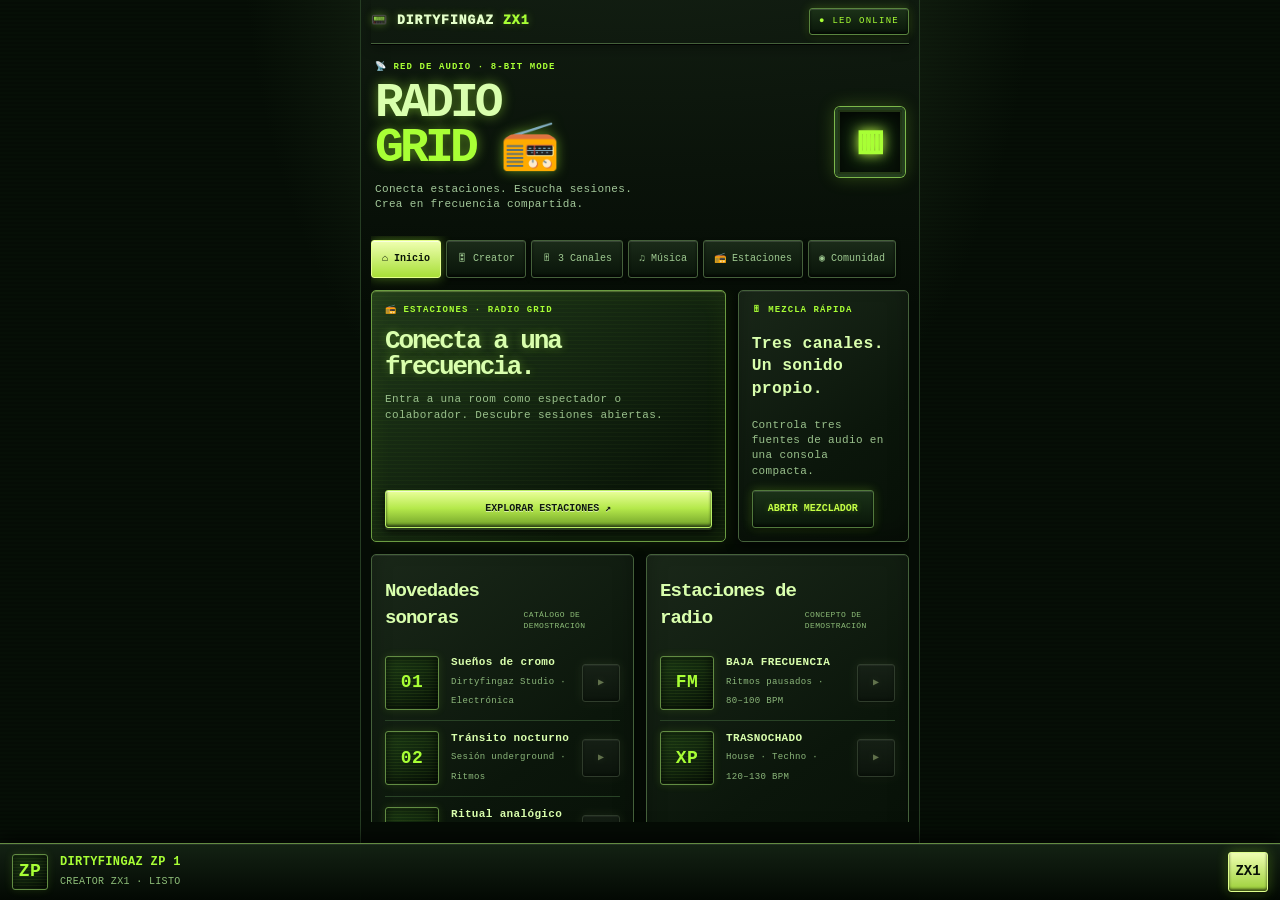
==== commit ff86f03c: "feat: align ZX1 shell with Cloudflare ZP reference" ====
--- a/index.html
+++ b/index.html
@@ -1,90 +1,71 @@
 <!doctype html>
-<html lang="es">
-<head>
-<meta charset="utf-8">
-<meta name="viewport" content="width=device-width,initial-scale=1,viewport-fit=cover">
-<meta name="theme-color" content="#030b04">
-<meta name="apple-mobile-web-app-capable" content="yes">
-<meta name="mobile-web-app-capable" content="yes">
-<meta name="apple-mobile-web-app-status-bar-style" content="black-translucent">
-<meta name="apple-mobile-web-app-title" content="DIRTYFINGAZ ZX1">
-<title>DIRTYFINGAZ ZX1</title>
+<html lang="es" data-zp-ui="hardware"><head><meta charset="utf-8"><meta name="viewport" content="width=device-width,initial-scale=1,viewport-fit=cover"><meta name="theme-color" content="#061406"><meta name="apple-mobile-web-app-capable" content="yes"><meta name="mobile-web-app-capable" content="yes"><meta name="apple-mobile-web-app-status-bar-style" content="black-translucent"><meta name="apple-mobile-web-app-title" content="DIRTYFINGAZ ZX1"><meta name="application-name" content="DIRTYFINGAZ ZX1"><title>DIRTYFINGAZ ZX1 · RADIO GRID</title>
 <style>
-:root{color-scheme:dark;--bg:#030b04;--panel:#071407;--line:#244b20;--lime:#a8ff35;--muted:#8cb77b;--white:#d5ffbd}
-*{box-sizing:border-box}
-html,body{width:100%;height:100%;margin:0;overflow:hidden;overscroll-behavior:none}
-body{background:#020702;color:var(--lime);font:14px/1.4 "Courier New",monospace;letter-spacing:.025em}
-button{font:inherit;cursor:pointer;color:inherit}
-.app{width:min(100%,560px);height:100dvh;margin:auto;padding:env(safe-area-inset-top) 10px calc(12px + env(safe-area-inset-bottom));display:flex;flex-direction:column;overflow:hidden;background:repeating-linear-gradient(0deg,#061006 0,#061006 2px,#071507 3px,#061006 4px)}
-header{height:44px;flex:none;display:flex;align-items:center;justify-content:space-between;border-bottom:1px solid #285423}
-.brand{font-size:13px;font-weight:900;letter-spacing:.08em;text-shadow:0 0 8px #a8ff35}
-.brand span{color:#e0ff9b}
-.status{font-size:9px;letter-spacing:.12em;border:1px solid #477c32;padding:5px 8px;color:var(--lime)}
-.hero{flex:none;padding:17px 4px 12px;display:flex;justify-content:space-between;align-items:center;gap:12px}
-.eyebrow{font-size:9px;letter-spacing:.15em;color:var(--lime)}
-.hero h1{font-size:clamp(32px,10vw,48px);line-height:.94;letter-spacing:-.08em;text-shadow:0 0 12px #a8ff3580;margin:7px 0}
-.hero p{font-size:11px;color:#a3c89a;max-width:270px;margin:0}
-.hero-mark{width:66px;height:66px;flex:none;display:grid;place-items:center;border:2px solid var(--lime);box-shadow:0 0 18px #a8ff3555,inset 0 0 16px #a8ff3520}
-.hero-mark span{font-size:34px;text-shadow:0 0 12px var(--lime)}
-.tabs{display:flex;gap:5px;flex:none;max-width:100%;overflow-x:auto;overflow-y:hidden;padding:4px 0 12px;scrollbar-width:none;-webkit-overflow-scrolling:touch}
+:root{color-scheme:dark;--bg:#10120f;--panel:#191d18;--line:#343c30;--lime:#c5ff45;--muted:#929b8a;--white:#f2f5ed}*{box-sizing:border-box}body{margin:0;background:radial-gradient(ellipse at 50% -15%,#293323,transparent 48%),var(--bg);color:var(--white);font:14px/1.4 -apple-system,BlinkMacSystemFont,"Segoe UI",sans-serif}.app{max-width:1180px;margin:auto;padding:env(safe-area-inset-top) 18px 105px}button,input{font:inherit}button{cursor:pointer;color:inherit}header{height:70px;display:flex;align-items:center;justify-content:space-between;border-bottom:1px solid var(--line)}.brand{font-weight:950;letter-spacing:.08em}.brand span{color:var(--lime)}.status,.pill{font-size:10px;letter-spacing:.14em;color:var(--lime);border:1px solid #526238;padding:6px 9px;border-radius:99px}.hero{padding:30px 0 22px;display:flex;justify-content:space-between;align-items:end;gap:18px}.eyebrow,.kicker{color:var(--lime);font-size:10px;letter-spacing:.2em;font-weight:850}.hero h1{font-size:clamp(35px,7vw,68px);line-height:.94;letter-spacing:-.065em;margin:10px 0}.hero p,.card p{color:var(--muted);max-width:480px}.hero-mark{width:100px;height:100px;border:1px solid #53633c;border-radius:50%;display:grid;place-items:center;flex:none;box-shadow:0 0 45px #c5ff4517,inset 0 0 35px #c5ff4510}.hero-mark span{font-size:36px;color:var(--lime);font-weight:950}.tabs{display:flex;gap:7px;overflow:auto;padding:6px 0 18px;scrollbar-width:none}.tabs button{border:1px solid var(--line);background:transparent;border-radius:99px;padding:9px 15px;color:var(--muted);white-space:nowrap;font-size:12px}.tabs button.active{background:var(--lime);color:#141710;border-color:var(--lime);font-weight:850}.view{display:none}.view.active{display:block}.section-head{display:flex;align-items:end;justify-content:space-between;margin:10px 0 14px}.section-head h2{font-size:22px;letter-spacing:-.04em;margin:0}.section-head small{color:var(--muted)}.grid{display:grid;grid-template-columns:repeat(12,1fr);gap:12px}.card{background:linear-gradient(145deg,#20251e,#171b16);border:1px solid var(--line);border-radius:18px;padding:17px;min-width:0}.s8{grid-column:span 8}.s4{grid-column:span 4}.s6{grid-column:span 6}.s12{grid-column:span 12}.hero-card{min-height:215px;display:flex;flex-direction:column;justify-content:space-between;background:linear-gradient(120deg,#28351d,#171d15 70%)}.hero-card h2{font-size:34px;line-height:1;letter-spacing:-.06em;margin:12px 0}.btn{border:0;background:var(--lime);color:#12160e;border-radius:10px;padding:11px 15px;font-weight:850;font-size:12px}.btn.ghost{background:transparent;border:1px solid var(--line);color:var(--white)}.track,.station{display:flex;gap:12px;align-items:center;padding:10px 0;border-bottom:1px solid #30372c}.track:last-child,.station:last-child{border:0}.cover{width:54px;aspect-ratio:1;border-radius:12px;background:linear-gradient(135deg,#53662d,#151a12 65%);display:grid;place-items:center;color:var(--lime);font-size:18px;font-weight:900;flex:none}.track strong,.station strong{display:block;font-size:13px}.track small,.station small{color:var(--muted);font-size:11px}.track button,.station button{margin-left:auto}.mixer{display:grid;grid-template-columns:repeat(3,1fr);gap:10px}.channel{background:#151913;border:1px solid var(--line);border-radius:15px;padding:14px;text-align:center}.channel input{writing-mode:vertical-lr;direction:rtl;height:145px;width:30px;accent-color:var(--lime);margin:10px auto;display:block}.channel strong{display:block;font-size:12px}.channel small{color:var(--muted)}.meter{height:6px;border-radius:9px;background:#333b2e;margin:12px 0;overflow:hidden}.meter i{display:block;height:100%;background:var(--lime);width:0}.transport{display:flex;gap:8px;align-items:center;flex-wrap:wrap;margin-top:14px}.empty{border:1px dashed #4b5543;border-radius:14px;padding:25px;text-align:center;color:var(--muted)}.notice{font-size:11px;color:var(--muted);margin-top:12px}.player{position:fixed;z-index:5;bottom:0;left:0;right:0;background:#141812ee;backdrop-filter:blur(18px);border-top:1px solid var(--line);padding:10px max(18px,calc((100vw - 1180px)/2)) calc(10px + env(safe-area-inset-bottom));display:flex;align-items:center;gap:12px}.player .cover{width:42px}.player-info{min-width:0;flex:1}.player-info strong{display:block;white-space:nowrap;overflow:hidden;text-overflow:ellipsis;font-size:12px}.player-info small{color:var(--muted);font-size:10px}.play{width:40px;height:40px;border-radius:50%;border:0;background:var(--lime);color:#111;font-weight:900}@media(max-width:680px){.app{padding-left:14px;padding-right:14px}.hero{padding-top:24px}.hero-mark{width:76px;height:76px}.hero-mark span{font-size:27px}.s8,.s4,.s6{grid-column:span 12}.grid{gap:10px}.card{padding:15px}}
+
+/* FULLSCREEN CREATOR */
+body.creator-mode{overflow:hidden}
+body.creator-mode .app{position:fixed;inset:0;max-width:none;width:100%;height:100dvh;margin:0;padding:0;overflow:hidden}
+body.creator-mode header,body.creator-mode .hero,body.creator-mode nav.tabs,body.creator-mode .player{display:none!important}
+body.creator-mode main{height:100%;width:100%;margin:0;padding:0}
+body.creator-mode #creator{display:block!important;height:100%;width:100%;margin:0;padding:0}
+body.creator-mode #creator iframe{display:block;width:100%;height:100%;height:100dvh;border:0;background:#041a06}
+
+/* RADIO GRID · NOKIA 1990 · IPHONE VERTICAL */
+:root{--bg:#030b04;--panel:#071407;--line:#244b20;--lime:#a8ff35;--muted:#8cb77b;--white:#d5ffbd}
+body{background:#020702;color:var(--lime);font-family:"Courier New",monospace;letter-spacing:.025em}
+.app{max-width:560px;min-height:100dvh;padding:env(safe-area-inset-top) 10px calc(100px + env(safe-area-inset-bottom));background:repeating-linear-gradient(0deg,#061006 0,#061006 2px,#071507 3px,#061006 4px)}
+header{height:44px;border-color:#285423}.brand{font-family:"Courier New",monospace;font-size:13px;letter-spacing:.08em;text-shadow:0 0 8px #a8ff35}.status,.pill{border-radius:2px;color:var(--lime);border-color:#477c32;font-size:9px}
+.hero{padding:17px 4px 12px;align-items:center}.hero h1{font-family:"Courier New",monospace;font-size:clamp(32px,10vw,48px);letter-spacing:-.08em;text-shadow:0 0 12px #a8ff3580;margin:7px 0}.hero p{font-size:11px;color:#a3c89a;max-width:260px}.eyebrow,.kicker{font-family:"Courier New",monospace;color:var(--lime);font-size:9px;letter-spacing:.12em}.hero-mark{width:70px;height:70px;border:2px solid var(--lime);border-radius:3px;box-shadow:0 0 18px #a8ff3555,inset 0 0 16px #a8ff3520}.hero-mark span{font-size:38px;text-shadow:0 0 12px var(--lime)}
+.tabs{gap:5px;padding:4px 0 12px}.tabs button{border-radius:2px;border:1px solid #31572a;background:#071307;color:#9fca91;padding:8px 10px;font-family:"Courier New",monospace;font-size:10px}.tabs button.active{background:var(--lime);color:#041004;border-color:var(--lime);box-shadow:0 0 12px #a8ff3566}
+.card{border-radius:3px;background:linear-gradient(145deg,#0b1b0b,#061006);border-color:#31572a;box-shadow:inset 0 0 18px #a8ff3508;padding:13px}.hero-card{min-height:172px;background:linear-gradient(145deg,#132b0d,#061006 80%);border:1px solid #52852b}.hero-card h2{font-family:"Courier New",monospace;font-size:26px;letter-spacing:-.08em;text-shadow:0 0 10px #a8ff3555}.card p{font-size:11px;color:#9ac18c}.btn{border-radius:2px;background:var(--lime);color:#071207;font-family:"Courier New",monospace;font-size:10px;box-shadow:0 0 10px #a8ff3530}.btn.ghost{background:#071407;border:1px solid #6da34a;color:var(--lime)}
+.cover{border-radius:2px;background:repeating-linear-gradient(0deg,#132b0d 0 2px,#0a1c08 2px 4px);border:1px solid #416b2d;color:var(--lime)}
+.section-head h2{font-family:"Courier New",monospace;font-size:19px;letter-spacing:-.05em}.section-head small{font-size:8px;color:#8dbd78}.track,.station{border-color:#203d1c}.track strong,.station strong{font-family:"Courier New",monospace;font-size:11px}.track small,.station small{font-size:9px}.player{background:#030b04f2;border-color:#477c32;padding:8px 12px calc(8px + env(safe-area-inset-bottom));font-family:"Courier New",monospace}.player .cover{width:36px}.player-info strong{font-family:"Courier New",monospace;color:var(--lime)}.player-info small{color:#8dbd78}.play{background:var(--lime);border-radius:2px;box-shadow:0 0 12px #a8ff3566}
+.station-board{padding:12px}.station-top{display:flex;justify-content:space-between;font-size:10px;letter-spacing:.1em;padding-bottom:8px;border-bottom:1px solid #355b2b}.blink{animation:blink 1s steps(2,start) infinite}.ticker{overflow:hidden;white-space:nowrap;border-top:1px dotted #355b2b;border-bottom:1px dotted #355b2b;padding:7px 0;margin:7px 0;color:#baff82;font-size:10px}.ticker span{display:inline-block;min-width:100%;animation:marquee 17s linear infinite}.ticker.mini{border:0;padding:2px 0;margin:3px 0;font-size:9px}.ticker.mini span{animation-duration:13s}.user-strip{display:grid;grid-template-columns:1fr auto;gap:3px;padding:9px 0;border-bottom:1px solid #355b2b;font-size:9px}.user-strip strong{font-size:12px;color:#d5ffbd}.user-strip small{grid-column:1/-1;color:#7fa875;font-size:8px}.station-list{display:flex;flex-direction:column}.room{display:grid;grid-template-columns:35px 1fr auto;gap:8px;align-items:center;padding:11px 0;border-bottom:1px solid #25451f}.room-icon{width:34px;height:34px;border:1px solid #4e8535;display:grid;place-items:center;font-size:20px;background:#0b2008;text-shadow:0 0 8px var(--lime)}.room-info{min-width:0}.room-info strong{font-size:10px;white-space:nowrap}.room-info small{font-size:8px;color:#8bb17c}.live-dot{font-size:8px;color:#a8ff35;align-self:start}.room-actions{grid-column:2/-1;display:flex;gap:6px}.room-actions .btn{flex:1;padding:8px 3px;font-size:8px}.room-console{display:grid;grid-template-columns:1fr 1fr auto;gap:6px;align-items:center;margin-top:12px;padding:9px;border:1px solid #355b2b;background:#071307}.room-console small{display:block;font-size:7px;color:#8bb17c}.room-console strong{display:block;font-size:9px;margin-top:3px}.room-console .btn{font-size:8px;padding:7px}.notice{font-size:9px;color:#86a77d;line-height:1.5}
+@keyframes marquee{from{transform:translateX(100%)}to{transform:translateX(-100%)}}@keyframes blink{to{visibility:hidden}}
+@media(max-width:680px){.app{padding-left:9px;padding-right:9px}.grid{gap:8px}.card{padding:12px}.hero{padding-top:14px}.s8,.s4,.s6{grid-column:span 12}.hero-card{min-height:160px}.hero-mark{width:62px;height:62px}}
+
+/* Responsive shell + iOS safe areas + PWA standalone */
+html,body{width:100%;height:100%;min-height:100%;overflow:hidden;overscroll-behavior:none;-webkit-text-size-adjust:100%}
+.app{height:100dvh;min-height:0;display:flex;flex-direction:column;overflow:hidden}
+main{flex:1;min-height:0;overflow-y:auto;overscroll-behavior:contain;padding-bottom:8px;scrollbar-width:none}
+main::-webkit-scrollbar{display:none}
+.tabs{display:flex;flex-wrap:nowrap;overflow-x:auto;overflow-y:hidden;max-width:100%;scrollbar-width:none;-webkit-overflow-scrolling:touch;overscroll-behavior-x:contain;padding-bottom:12px}
 .tabs::-webkit-scrollbar{display:none}
-.tabs button{flex:0 0 auto;white-space:nowrap;min-height:38px;border:1px solid #31572a;background:#071307;color:#9fca91;padding:8px 10px;font-size:10px}
-.tabs button.active{background:var(--lime);color:#041004;border-color:var(--lime);box-shadow:0 0 12px #a8ff3566;font-weight:900}
-main{position:relative;flex:1;min-height:0;overflow:auto;overscroll-behavior:contain;scrollbar-width:none}
-main::-webkit-scrollbar{display:none}
-.view{display:none}
-.view.active{display:block}
-.section-head{display:flex;align-items:end;justify-content:space-between;margin:10px 0 14px;gap:8px}
-.section-head h2{font-size:19px;letter-spacing:-.05em;margin:0}
-.section-head small{font-size:8px;color:#8dbd78;text-align:right}
-.grid{display:grid;grid-template-columns:repeat(12,minmax(0,1fr));gap:9px}
-.card{min-width:0;padding:13px;border:1px solid #31572a;background:linear-gradient(145deg,#0b1b0b,#061006);box-shadow:inset 0 0 18px #a8ff3508}
-.s8{grid-column:span 8}.s4{grid-column:span 4}.s6{grid-column:span 6}.s12{grid-column:span 12}
-.hero-card{min-height:172px;display:flex;flex-direction:column;justify-content:space-between;background:linear-gradient(145deg,#132b0d,#061006 80%);border-color:#52852b}
-.kicker{font-size:9px;letter-spacing:.12em;color:var(--lime)}
-.hero-card h2{font-size:26px;line-height:1;letter-spacing:-.08em;margin:10px 0;text-shadow:0 0 10px #a8ff3555}
-.card p{font-size:11px;color:#9ac18c}
-.btn{border:0;background:var(--lime);color:#071207;padding:10px 13px;font-weight:900;font-size:10px}
-.btn.ghost{background:#071407;border:1px solid #6da34a;color:var(--lime)}
-.track{display:flex;gap:10px;align-items:center;padding:10px 0;border-bottom:1px solid #203d1c}
-.cover{width:46px;aspect-ratio:1;flex:none;display:grid;place-items:center;border:1px solid #416b2d;background:repeating-linear-gradient(0deg,#132b0d 0 2px,#0a1c08 2px 4px);font-weight:900}
-.track strong{display:block;font-size:11px}.track small{font-size:9px;color:var(--muted)}
-.empty{padding:24px 12px;border:1px dashed #4b7040;text-align:center;color:#9ac18c;font-size:11px}
-.notice{font-size:9px;color:#86a77d;line-height:1.5}
-.creator-shell{position:absolute;inset:0;visibility:hidden;pointer-events:none;z-index:2;background:#041a06}
-.creator-shell.active{display:block;visibility:visible;pointer-events:auto}
-#creator-frame{display:block;width:100%;height:100%;border:0;background:#041a06}
-body.creator-mode{overflow:hidden}
-body.creator-mode .app{position:fixed;inset:0;width:100%;height:100dvh;max-width:none;margin:0;padding:0;overflow:hidden}
-body.creator-mode header,body.creator-mode .hero,body.creator-mode nav.tabs{display:none!important}
-body.creator-mode main{position:fixed;inset:0;width:100%;height:100%;overflow:hidden}
-body.creator-mode #creator{display:block!important;position:absolute;inset:0;visibility:visible}
-body.creator-mode #creator-frame{width:100%;height:100%;height:100dvh}
-@media(max-width:680px){.app{padding-left:9px;padding-right:9px}.hero{padding-top:14px}.hero-mark{width:62px;height:62px}.s8,.s4,.s6{grid-column:span 12}.grid{gap:8px}}
-</style>
-</head>
-<body>
-<div class="app">
-<header><div class="brand">DIRTYFINGAZ <span>ZX1</span></div><div class="status">MOBILE WORKSTATION</div></header>
-<section class="hero"><div><div class="eyebrow">SAMPLER · BEAT LAB · CREATIVE HUB</div><h1>DIRTYFINGAZ</h1><p>Tu espacio de creación. Abre el Creator y continúa donde dejaste tu sesión.</p></div><div class="hero-mark" aria-hidden="true"><span>ZX</span></div></section>
-<nav class="tabs" aria-label="Navegación principal">
-<button class="active" data-view="home">⌂ Inicio</button><button data-view="creator">🎛 Creator</button><button data-view="mixer">🎚 3 Canales</button><button data-view="music">♫ Música</button><button data-view="radio">📻 Estaciones</button><button data-view="community">◉ Comunidad</button>
-</nav>
+.tabs button{flex:0 0 auto;white-space:nowrap;min-height:38px}
+.app{width:100%;padding-top:env(safe-area-inset-top);padding-bottom:calc(78px + env(safe-area-inset-bottom))}
+.player{padding-bottom:calc(8px + env(safe-area-inset-bottom))}
+body.creator-mode .app{height:100vh;height:100svh;height:100dvh}
+body.creator-mode main{overflow:hidden}
+</style><link rel="stylesheet" href="./zp-ui-system.css"></head><body><div class="app">
+<header><div class="brand">📟 DIRTYFINGAZ <span>ZX1</span></div><div class="status">● LED ONLINE</div></header>
+<section class="hero"><div><div class="eyebrow">📡 RED DE AUDIO · 8-BIT MODE</div><h1>RADIO<br><span style="color:var(--lime)">GRID</span> 📻</h1><p>Conecta estaciones. Escucha sesiones. Crea en frecuencia compartida.</p></div><div class="hero-mark"><span>▥</span></div></section>
+<nav class="tabs"><button class="active" data-view="home">⌂ Inicio</button><button data-view="creator">🎛 Creator</button><button data-view="mixer">🎚 3 Canales</button><button data-view="music">♫ Música</button><button data-view="radio">📻 Estaciones</button><button data-view="community">◉ Comunidad</button></nav>
 <main>
 <section id="home" class="view active"><div class="grid">
-<div class="card hero-card s8"><div><div class="kicker">MÓDULO PRINCIPAL</div><h2>CREATOR<br>ZX1 WORKSTATION</h2><p>Nueve PADs, secuenciador, Piano Roll, samples y bancos A–E.</p></div><button class="btn" data-open-creator>ABRIR CREATOR →</button></div>
-<div class="card s4"><div class="kicker">SISTEMA</div><h2>ZX1</h2><p>Motor y proyectos locales independientes.</p><span class="status">READY</span></div>
-<div class="card s12"><div class="section-head"><div><div class="kicker">TU ESTUDIO</div><h2>Acceso rápido</h2></div><small>DIRTYFINGAZ HUB</small></div>
-<div class="track"><div class="cover">09</div><div><strong>CREATOR · 9 PADs</strong><small>Sampler y producción musical</small></div><button class="btn ghost" data-open-creator>ABRIR</button></div>
-<div class="track"><div class="cover">A–E</div><div><strong>BANCOS DE SAMPLES</strong><small>Biblioteca local del Creator</small></div><button class="btn ghost" data-open-creator>VER</button></div>
-</div></div></section>
-<section id="creator" class="view creator-shell"><iframe id="creator-frame" src="./creator-zx1.html" title="DIRTYFINGAZ ZX1 Creator" allow="autoplay; microphone" referrerpolicy="same-origin"></iframe></section>
-<section id="mixer" class="view"><div class="section-head"><div><div class="kicker">MÓDULO 02</div><h2>Mezclador</h2></div><small>3 CANALES</small></div><div class="card"><div class="empty">MÓDULO EN INTEGRACIÓN<br><br>El mezclador se conectará al motor de audio ZX1 sin duplicar ni alterar sus sesiones.</div></div></section>
-<section id="music" class="view"><div class="section-head"><div><div class="kicker">MÓDULO 03</div><h2>Música</h2></div><small>CATÁLOGO</small></div><div class="card"><div class="empty">CATÁLOGO MUSICAL EN INTEGRACIÓN</div></div></section>
-<section id="radio" class="view"><div class="section-head"><div><div class="kicker">MÓDULO 04</div><h2>Estaciones</h2></div><small>RADIO GRID</small></div><div class="card"><div class="empty">ESTACIONES EN INTEGRACIÓN</div></div></section>
-<section id="community" class="view"><div class="section-head"><div><div class="kicker">MÓDULO 05</div><h2>Comunidad</h2></div><small>CREADORES</small></div><div class="card"><div class="empty">COMUNIDAD EN INTEGRACIÓN</div></div></section>
-</main>
-</div>
+<div class="card hero-card s8"><div><div class="kicker">📻 ESTACIONES · RADIO GRID</div><h2>Conecta a una<br>frecuencia.</h2><p>Entra a una room como espectador o colaborador. Descubre sesiones abiertas.</p></div><button class="btn" data-go="radio">EXPLORAR ESTACIONES ↗</button></div>
+<div class="card s4"><div class="kicker">🎚 MEZCLA RÁPIDA</div><h3>Tres canales.<br>Un sonido propio.</h3><p>Controla tres fuentes de audio en una consola compacta.</p><button class="btn ghost" data-go="mixer">ABRIR MEZCLADOR</button></div>
+<div class="card s6"><div class="section-head"><h2>Novedades sonoras</h2><small>CATÁLOGO DE DEMOSTRACIÓN</small></div>
+<div class="track"><div class="cover">01</div><div><strong>Sueños de cromo</strong><small>Dirtyfingaz Studio · Electrónica</small></div><button class="btn ghost" data-play="Sueños de cromo" disabled>▶</button></div>
+<div class="track"><div class="cover">02</div><div><strong>Tránsito nocturno</strong><small>Sesión underground · Ritmos</small></div><button class="btn ghost" data-play="Tránsito nocturno" disabled>▶</button></div>
+<div class="track"><div class="cover">03</div><div><strong>Ritual analógico</strong><small>Tapes Cromo · Experimental</small></div><button class="btn ghost" data-play="Ritual analógico" disabled>▶</button></div></div>
+<div class="card s6"><div class="section-head"><h2>Estaciones de radio</h2><small>CONCEPTO DE DEMOSTRACIÓN</small></div>
+<div class="station"><div class="cover">FM</div><div><strong>BAJA FRECUENCIA</strong><small>Ritmos pausados · 80–100 BPM</small></div><button class="btn ghost" data-play="BAJA FRECUENCIA RADIO" disabled>▶</button></div>
+<div class="station"><div class="cover">XP</div><div><strong>TRASNOCHADO</strong><small>House · Techno · 120–130 BPM</small></div><button class="btn ghost" data-play="TRASNOCHADO RADIO" disabled>▶</button></div></div></div></section>
+<section id="creator" class="view creator-shell"><iframe id="creator-frame" src="./creator-zx1.html" title="DIRTYFINGAZ ZX1 Creator" allow="autoplay"></iframe></section>
+<section id="mixer" class="view"><div class="section-head"><div><div class="eyebrow">MÓDULO 02</div><h2>Mezclador simple</h2></div><small>3 CANALES INDEPENDIENTES</small></div><div class="card"><div class="mixer">
+<div class="channel"><div class="kicker">CANAL 01</div><strong>GRAVES</strong><input type="range" min="0" max="100" value="72" data-channel="0" disabled><div class="meter"><i></i></div><small class="value">72%</small></div>
+<div class="channel"><div class="kicker">CANAL 02</div><strong>MEDIOS</strong><input type="range" min="0" max="100" value="68" data-channel="1" disabled><div class="meter"><i></i></div><small class="value">68%</small></div>
+<div class="channel"><div class="kicker">CANAL 03</div><strong>AGUDOS</strong><input type="range" min="0" max="100" value="80" data-channel="2" disabled><div class="meter"><i></i></div><small class="value">80%</small></div></div><div class="transport"><button class="btn" id="tone" disabled▶ PROBAR TONO</button><button class="btn ghost" id="mute" disabledSILENCIAR TODO</button></div><div class="notice">Consola de prueba de audio web. Entradas independientes y mezcla de varios archivos en próxima iteración.</div></div></section>
+<section id="music" class="view"><div class="section-head"><div><div class="eyebrow">MÓDULO 03</div><h2>Catálogo musical</h2></div><small>DESCUBRE SONIDOS</small></div><div class="card"><div class="kicker">LANZAMIENTOS DESTACADOS</div><div class="grid" style="margin-top:14px"><div class="s4"><div class="cover" style="width:100%">TC</div><h3>Tapes Cromo</h3><p>Texturas analógicas / cintas de ritmos</p><button class="btn ghost" data-play="Tapes Cromo Radio" disabled>▶ ESCUCHAR</button></div><div class="s4"><div class="cover" style="width:100%">DF</div><h3>Dirtyfingaz</h3><p>Urbano / experimental</p><button class="btn ghost" data-play="Dirtyfingaz Radio" disabled>▶ ESCUCHAR</button></div><div class="s4"><div class="cover" style="width:100%">SP</div><h3>Spacerecords</h3><p>Electrónica / sonidos del futuro</p><button class="btn ghost" data-play="Spacerecords Radio" disabled>▶ ESCUCHAR</button></div></div><div class="notice">Catálogo de demostración. La reproducción real requiere archivos de audio, almacenamiento y conexión al servidor.</div></div></section>
+<section id="radio" class="view"><div class="section-head"><div><div class="eyebrow">📻 MÓDULO 04 · RADIO GRID</div><h2>Estaciones activas</h2></div><small>FRECUENCIAS ABIERTAS</small></div><div class="card station-board"><div class="station-top"><span>▣ RADIO GRID / ROOMS</span><span class="blink">● SCAN</span></div><div class="ticker"><span>▓▓ BUSCANDO FRECUENCIAS ▓▓ CONECTA · ESCUCHA · COLABORA · DIRTYFINGAZ ZX1 ▓▓ &nbsp;</span></div><div class="user-strip"><span>👤 IDENTIDAD</span><strong id="userCode">USER NR/LOCAL</strong><small>IDENTIDAD TEMPORAL · ASIGNADA POR LA SALA</small></div><div class="station-list">
+<div class="room"><div class="room-icon">♫</div><div class="room-info"><strong>01 / BAJA FRECUENCIA</strong><div class="ticker mini"><span>LO-FI ▪ HIP-HOP ▪ DUSTY SAMPLES ▪ EN VIVO ▪ &nbsp;</span></div><small>🎧 Sala abierta · escucha compartida</small></div><span class="live-dot">● OFFLINE</span><div class="room-actions"><button class="btn ghost room-join" data-room="BAJA FRECUENCIA" data-mode="ESPECTADOR" disabled>👁 ESPECTADOR</button><button class="btn room-join" data-room="BAJA FRECUENCIA" data-mode="COLABORADOR" disabled>🎛 COLABORAR</button></div></div>
+<div class="room"><div class="room-icon">◈</div><div class="room-info"><strong>02 / TRASNOCHADO</strong><div class="ticker mini"><span>HOUSE ▪ TECHNO ▪ 124 BPM ▪ LIVE MIX ▪ &nbsp;</span></div><small>🌙 Sesión electrónica · escucha compartida</small></div><span class="live-dot">● DEMO</span><div class="room-actions"><button class="btn ghost room-join" data-room="TRASNOCHADO" data-mode="ESPECTADOR" disabled>👁 ESPECTADOR</button><button class="btn room-join" data-room="TRASNOCHADO" data-mode="COLABORADOR" disabled>🎛 COLABORAR</button></div></div>
+<div class="room"><div class="room-icon">▦</div><div class="room-info"><strong>03 / RITMOS CRUDOS</strong><div class="ticker mini"><span>BOOM BAP ▪ BREAKS ▪ VINYL ▪ &nbsp;</span></div><small>💿 Beats y sampleo · sala de práctica</small></div><span class="live-dot">● DEMO</span><div class="room-actions"><button class="btn ghost room-join" data-room="RITMOS CRUDOS" data-mode="ESPECTADOR" disabled>👁 ESPECTADOR</button><button class="btn room-join" data-room="RITMOS CRUDOS" data-mode="COLABORADOR" disabled>🎛 COLABORAR</button></div></div>
+<div class="room"><div class="room-icon">✳</div><div class="room-info"><strong>04 / FUTURO LATINO</strong><div class="ticker mini"><span>LATIN ELECTRONIC ▪ REGGAETÓN ▪ BASS ▪ &nbsp;</span></div><small>🚀 Exploración sonora · sala de creación</small></div><span class="live-dot">● DEMO</span><div class="room-actions"><button class="btn ghost room-join" data-room="FUTURO LATINO" data-mode="ESPECTADOR" disabled>👁 ESPECTADOR</button><button class="btn room-join" data-room="FUTURO LATINO" data-mode="COLABORADOR" disabled>🎛 COLABORAR</button></div></div></div><div class="room-console"><div><small>FRECUENCIA SELECCIONADA</small><strong id="roomSelection">NINGUNA · DESCONECTADO</strong></div><div><small>PUERTO</small><strong id="roomMode">EN ESPERA</strong></div><button class="btn ghost" id="leaveRoom" disabled>SALIR</button></div><p class="notice">RADIO GRID REALTIME · Señalización WebRTC y presencia en sala. El audio colaborativo se transmite entre dispositivos mediante conexión P2P.</p></div></section>
+<section id="community" class="view"><div class="section-head"><div><div class="eyebrow">MÓDULO 05</div><h2>Mezclas de la comunidad</h2></div><small>RED DE CREADORES</small></div><div class="card"><div class="empty"><div style="font-size:28px;color:var(--lime)">◎</div><h3>Tu próxima sesión favorita aún no se ha publicado.</h3><p>Este espacio recibirá mezclas de usuarios, perfiles, Me gusta y listas cuando conectemos autenticación y base de datos.</p></div></div></section>
+</main></div>
+<div class="player"><div class="cover">ZP</div><div class="player-info"><strong id="nowPlaying">DIRTYFINGAZ ZP 1</strong><small id="playerState">CREATOR ZX1 · LISTO</small></div><button class="play" id="playerPlay" data-go="creator" aria-label="Abrir Creator">ZX1</button></div><audio id="audio" style="display:none"></audio>
 <script>
 (()=> {
  const views=[...document.querySelectorAll(".view")];
@@ -96,16 +77,16 @@
   document.body.classList.toggle("creator-mode",id==="creator");
   views.forEach(view=>view.classList.toggle("active",view.id===id));
   tabs.forEach(tab=>tab.classList.toggle("active",tab.dataset.view===id));
+  if(id!=="creator")document.querySelector("main")?.scrollTo({top:0,behavior:"smooth"});
  }
  tabs.forEach(tab=>tab.addEventListener("click",()=>show(tab.dataset.view)));
- document.querySelectorAll("[data-open-creator]").forEach(button=>button.addEventListener("click",()=>show("creator")));
+ document.querySelectorAll("[data-go]").forEach(button=>button.addEventListener("click",()=>show(button.dataset.go)));
  window.addEventListener("message",event=>{
-  if(event.origin!==location.origin||event.source!==document.getElementById("creator-frame")?.contentWindow)return;
+  const frame=document.getElementById("creator-frame");
+  if(event.origin!==location.origin||event.source!==frame?.contentWindow)return;
   const data=event.data;
   if(data?.type==="zp-host-home-request"&&data.protocolVersion===1&&data.source==="dirtyfingaz.zx1")show("home");
  });
  window.addEventListener("keydown",event=>{if(event.key==="Escape"&&current==="creator")show("home")});
 })();
-</script>
-</body>
-</html>+</script></body></html>
--- a/zp-ui-system.css
+++ b/zp-ui-system.css
@@ -0,0 +1,318 @@
+/* DIRTYFINGAZ ZP · HYBRID HARDWARE UI SYSTEM
+   Structural principles: agent-html (MIT, zero-dependency HTML archetypes).
+   Component interaction patterns: SL UI Library catalog.
+   Original ZP hardware tokens and selectors; no runtime dependency.
+*/
+:root{
+  --zp-chassis:#101710;
+  --zp-chassis-hi:#263326;
+  --zp-face:#182319;
+  --zp-panel:#071307;
+  --zp-panel-hi:#102510;
+  --zp-line:#45613b;
+  --zp-line-soft:#294326;
+  --zp-led:#c5ff45;
+  --zp-led-soft:#a8e86a;
+  --zp-led-dim:#628c4d;
+  --zp-screen:#020a03;
+  --zp-screen-text:#d9ffad;
+  --zp-ink:#071006;
+  --zp-metal:#64715c;
+  --zp-radius:5px;
+  --zp-bevel:inset 0 1px 0 #ffffff20,inset 0 -2px 3px #000a,0 2px 4px #0009;
+  --zp-glow:0 0 10px #a8ff3540;
+}
+html[data-zp-ui="hardware"]{color-scheme:dark}
+html[data-zp-ui="hardware"] body{
+  color:var(--zp-screen-text);
+  font-family:"Courier New",ui-monospace,monospace;
+  letter-spacing:.025em;
+  -webkit-font-smoothing:antialiased;
+}
+html[data-zp-ui="hardware"] button,
+html[data-zp-ui="hardware"] input{font-family:inherit}
+html[data-zp-ui="hardware"] button{
+  -webkit-tap-highlight-color:transparent;
+  touch-action:manipulation;
+  transition:filter .09s ease,transform .09s ease,box-shadow .09s ease;
+}
+html[data-zp-ui="hardware"] button:focus-visible,
+html[data-zp-ui="hardware"] input:focus-visible{
+  outline:2px solid #f2ffb0;
+  outline-offset:3px;
+}
+html[data-zp-ui="hardware"] button:active{filter:brightness(1.22);transform:translateY(1px)}
+html[data-zp-ui="hardware"] button:disabled{opacity:.42;filter:saturate(.4)}
+
+/* Radio Grid shell: workbench hierarchy + physical console surfaces */
+html[data-zp-ui="hardware"] body:not(.creator-mode){
+  background:
+    radial-gradient(ellipse at 50% -10%,#263b20 0,transparent 44%),
+    repeating-linear-gradient(0deg,#050c05 0 2px,#071107 3px,#050c05 4px),
+    #030803;
+}
+html[data-zp-ui="hardware"] .app{
+  background:linear-gradient(180deg,#101b10eF,#050c05 34%);
+  border-left:1px solid #263d23;
+  border-right:1px solid #263d23;
+}
+html[data-zp-ui="hardware"] header{
+  border-bottom:1px solid var(--zp-line);
+  box-shadow:0 1px 0 #000,0 4px 12px #0005;
+}
+html[data-zp-ui="hardware"] .brand{
+  color:#e4ffca;
+  text-shadow:0 0 8px #a8ff3555;
+}
+html[data-zp-ui="hardware"] .status,
+html[data-zp-ui="hardware"] .pill{
+  background:linear-gradient(180deg,#1c3218,#091609);
+  border:1px solid #5a853f;
+  border-radius:3px;
+  box-shadow:var(--zp-bevel),var(--zp-glow);
+}
+html[data-zp-ui="hardware"] .hero-mark{
+  border:3px solid #243e1e;
+  border-radius:5px;
+  background:radial-gradient(circle,#193514,#071207 72%);
+  box-shadow:inset 0 0 0 2px #9be65a33,inset 0 4px 14px #000c,0 0 0 1px #7cb84b,0 0 18px #a8ff3540;
+}
+html[data-zp-ui="hardware"] .hero-mark span{text-shadow:0 0 12px var(--zp-led)}
+html[data-zp-ui="hardware"] .tabs button{
+  border:1px solid var(--zp-line);
+  border-radius:3px;
+  background:linear-gradient(180deg,#1b2b19,#091409);
+  box-shadow:var(--zp-bevel);
+}
+html[data-zp-ui="hardware"] .tabs button.active{
+  background:linear-gradient(180deg,#efffb1,#a8df38);
+  border-color:#e5ff8c;
+  color:#091307;
+  box-shadow:inset 0 1px #fff9,0 0 12px #a8ff3566;
+}
+html[data-zp-ui="hardware"] .card{
+  position:relative;
+  border:1px solid var(--zp-line);
+  border-radius:5px;
+  background:
+    linear-gradient(145deg,#1a2819 0%,#0b160b 62%,#071007 100%);
+  box-shadow:inset 0 1px 0 #ffffff12,inset 0 -10px 20px #0004,0 4px 12px #0008;
+}
+html[data-zp-ui="hardware"] .hero-card{
+  background:
+    repeating-linear-gradient(0deg,#a8ff3508 0 1px,transparent 1px 4px),
+    linear-gradient(145deg,#20391a,#0a1609 76%);
+  border-color:#6b9c42;
+  box-shadow:inset 0 0 24px #a8ff3510,inset 0 1px #dfff8c44,0 0 18px #a8ff3515;
+}
+html[data-zp-ui="hardware"] .btn{
+  border:1px solid #b8ed65;
+  border-radius:3px;
+  background:linear-gradient(180deg,#eaff9b 0%,#b5e94b 48%,#6f9f28 100%);
+  color:#101b0b;
+  box-shadow:inset 0 1px #fff9,inset 0 -2px 3px #273b12,0 2px 0 #24371a,0 4px 7px #0009;
+  text-shadow:0 1px #fff8;
+}
+html[data-zp-ui="hardware"] .btn.ghost{
+  border:1px solid #527a3d;
+  background:linear-gradient(180deg,#1b3218,#091609);
+  color:var(--zp-led);
+  box-shadow:var(--zp-bevel),var(--zp-glow);
+  text-shadow:0 0 6px #a8ff3544;
+}
+html[data-zp-ui="hardware"] .cover{
+  border:1px solid #628c43;
+  border-radius:3px;
+  background:
+    repeating-linear-gradient(0deg,#c5ff4512 0 1px,transparent 1px 3px),
+    linear-gradient(145deg,#1b3a14,#061006);
+  box-shadow:inset 0 0 12px #000b,0 0 8px #a8ff3520;
+}
+html[data-zp-ui="hardware"] .channel{
+  border:1px solid #45613b;
+  border-radius:4px;
+  background:linear-gradient(180deg,#172617,#081108);
+  box-shadow:var(--zp-bevel);
+}
+html[data-zp-ui="hardware"] .channel input{accent-color:var(--zp-led)}
+html[data-zp-ui="hardware"] .meter{
+  border:1px solid #294326;
+  border-radius:2px;
+  background:#020802;
+  box-shadow:inset 0 1px 4px #000;
+}
+html[data-zp-ui="hardware"] .meter i{
+  background:linear-gradient(90deg,#5e9b27,#c5ff45);
+  box-shadow:0 0 8px #a8ff35aa;
+}
+html[data-zp-ui="hardware"] .player{
+  border-top:1px solid #638b42;
+  background:linear-gradient(180deg,#142314f5,#030903f7);
+  box-shadow:0 -5px 18px #000b,inset 0 1px #ffffff12;
+}
+html[data-zp-ui="hardware"] .play{
+  border:1px solid #dfff8c;
+  border-radius:3px;
+  background:linear-gradient(180deg,#efffb1,#9bcf37);
+  box-shadow:var(--zp-bevel),0 0 12px #a8ff3555;
+  color:#071006;
+}
+html[data-zp-ui="hardware"] .room,
+html[data-zp-ui="hardware"] .track,
+html[data-zp-ui="hardware"] .station{border-color:#294326}
+html[data-zp-ui="hardware"] .room-icon{
+  border:1px solid #5b8840;
+  background:linear-gradient(145deg,#1b3517,#061006);
+  box-shadow:inset 0 0 10px #000b,0 0 8px #a8ff3520;
+}
+
+/* Creator: preserve existing DOM, audio engine and 9-pad geometry */
+html[data-zp-ui="hardware"] body:has(#app){
+  background:#030803;
+}
+html[data-zp-ui="hardware"] #app{
+  background:
+    radial-gradient(circle at 50% 0%,#456d23 0,transparent 38%),
+    repeating-linear-gradient(0deg,#ffffff08 0 1px,transparent 1px 3px),
+    linear-gradient(145deg,#344c25 0%,#1a2a15 35%,#0a1609 100%) !important;
+  border:4px solid #050b04 !important;
+  box-shadow:inset 0 0 0 1px #8abf4c,inset 0 0 28px #000c,0 0 0 2px #557e35,0 12px 36px #000e !important;
+}
+html[data-zp-ui="hardware"] #app:after{opacity:.12!important}
+html[data-zp-ui="hardware"] #app .title{
+  text-shadow:0 0 9px #c5ff45,0 2px #000,0 0 20px #a8ff3544!important;
+}
+html[data-zp-ui="hardware"] #app .knobs,
+html[data-zp-ui="hardware"] #app .control-deck,
+html[data-zp-ui="hardware"] #app .sequencer,
+html[data-zp-ui="hardware"] #app .value-panel,
+html[data-zp-ui="hardware"] #app .gui-inspector{
+  border-color:#050b04!important;
+  box-shadow:inset 0 2px 7px #000c,inset 0 -1px #dfff8c18,0 0 0 1px #79b64b,0 4px 9px #0009!important;
+}
+html[data-zp-ui="hardware"] #app .knobs{
+  background:linear-gradient(180deg,#263c20,#0a1609)!important;
+}
+html[data-zp-ui="hardware"] #app .kb{
+  background:radial-gradient(circle at 35% 24%,#547a36,#1a3214 38%,#050c04 78%)!important;
+  border:2px solid #050b04!important;
+  box-shadow:inset 0 2px 4px #dfff8c35,inset 0 -5px 8px #000e,0 0 0 2px #7cae4c,0 4px 8px #000b!important;
+}
+html[data-zp-ui="hardware"] #app .kb i{
+  background:linear-gradient(#f4ffc5,#b8f35a)!important;
+  box-shadow:0 0 8px #c5ff45!important;
+}
+html[data-zp-ui="hardware"] #app .mid>.disp{
+  background:
+    repeating-linear-gradient(0deg,#c5ff4509 0 1px,transparent 1px 3px),
+    linear-gradient(145deg,#071407,#020702 70%)!important;
+  border:3px solid #050b04!important;
+  border-radius:5px!important;
+  box-shadow:inset 0 0 0 1px #83b64a,inset 0 5px 15px #000e,0 0 0 2px #719b44,0 0 16px #a8ff3533!important;
+}
+html[data-zp-ui="hardware"] #app .value-panel{
+  background:linear-gradient(155deg,#1c3518,#071307 70%)!important;
+  border-radius:5px!important;
+}
+html[data-zp-ui="hardware"] #app .mid{
+  grid-template-columns:52px minmax(0,1fr) 52px 88px!important;
+}
+html[data-zp-ui="hardware"] #app .mid>.value-panel{
+  width:88px!important;min-width:88px!important;max-width:88px!important;
+}
+html[data-zp-ui="hardware"] #app .value-panel .sp-dial .kb{
+  width:68px!important;height:68px!important;min-width:68px!important;min-height:68px!important;
+  border:3px solid #050b04!important;
+  box-shadow:inset 0 3px 6px #dfff8c30,inset 0 -7px 10px #000e,0 0 0 2px #a3d65d,0 0 0 4px #050b04,0 0 13px #a8ff3577,0 5px 9px #000d!important;
+}
+html[data-zp-ui="hardware"] #app .value-panel .sp-dial .kb:after{
+  content:"";position:absolute;inset:7px;border:1px dashed #dfff8c66;border-radius:50%;pointer-events:none;
+}
+html[data-zp-ui="hardware"] #app .pads .pad{
+  border:2px solid #050b04!important;
+  background:linear-gradient(180deg,#31502a 0%,#193116 48%,#0b1909 100%)!important;
+  box-shadow:inset 0 1px #dfff8c4d,inset 0 -4px 6px #000b,0 0 0 1px #80b34d,0 4px 7px #000b!important;
+}
+html[data-zp-ui="hardware"] #app .pads .pad.on{
+  background:linear-gradient(180deg,#efffb1,#b0e94b 55%,#6e9d28)!important;
+  box-shadow:inset 0 2px 4px #fff9,0 0 0 1px #efffb1,0 0 15px #c5ff45aa!important;
+}
+html[data-zp-ui="hardware"] #app .sequencer{
+  background:linear-gradient(180deg,#152a12,#061006)!important;
+}
+html[data-zp-ui="hardware"] #app .step-grid button{
+  border:1px solid #527c3b!important;
+  background:linear-gradient(180deg,#213a1a,#091609)!important;
+}
+html[data-zp-ui="hardware"] #app .step-grid button.active{
+  background:linear-gradient(180deg,#f0ffad,#b4e847)!important;
+  color:#091307!important;
+  border-color:#efffb1!important;
+  box-shadow:0 0 8px #c5ff45aa!important;
+}
+html[data-zp-ui="hardware"] #app .step-grid button.playing{
+  outline:2px solid #fff!important;
+  outline-offset:1px!important;
+}
+html[data-zp-ui="hardware"] #app.inspect-mode>.gui-inspector{
+  background:linear-gradient(145deg,#1b3517,#061006 75%,#020702)!important;
+}
+@media(max-width:390px){
+  html[data-zp-ui="hardware"] #app .mid{
+    grid-template-columns:42px minmax(0,1fr) 42px 78px!important;
+    gap:4px!important;
+  }
+  html[data-zp-ui="hardware"] #app .mid>.value-panel{
+    width:78px!important;min-width:78px!important;max-width:78px!important;
+  }
+  html[data-zp-ui="hardware"] #app .value-panel .sp-dial .kb{
+    width:60px!important;height:60px!important;min-width:60px!important;min-height:60px!important;
+  }
+}
+@media(prefers-reduced-motion:reduce){
+  html[data-zp-ui="hardware"] *,html[data-zp-ui="hardware"] *:before,html[data-zp-ui="hardware"] *:after{
+    scroll-behavior:auto!important;animation-duration:.01ms!important;animation-iteration-count:1!important;transition-duration:.01ms!important;
+  }
+}
+
+/* RESPONSIVE MID DECK GRID FIX · 9-PAD HARDWARE LAYOUT */
+html[data-zp-ui="hardware"] #app .mid{
+  display:grid!important;
+  grid-template-columns:42px minmax(0,1fr) 42px 72px!important;
+  align-items:center!important;
+  gap:6px!important;
+  width:100%!important;
+  min-width:0!important;
+}
+html[data-zp-ui="hardware"] #app .mid>.fx{
+  width:auto!important;
+  min-width:0!important;
+  gap:5px!important;
+}
+html[data-zp-ui="hardware"] #app .mid>.disp{
+  width:min(100%,198px)!important;
+  height:198px!important;
+  min-width:0!important;
+  justify-self:center!important;
+}
+html[data-zp-ui="hardware"] #app .mid>.value-panel{
+  width:72px!important;
+  min-width:72px!important;
+  max-width:72px!important;
+  flex:none!important;
+}
+@media(max-width:390px){
+  html[data-zp-ui="hardware"] #app .mid{
+    grid-template-columns:34px minmax(0,1fr) 34px 60px!important;
+    gap:4px!important;
+  }
+  html[data-zp-ui="hardware"] #app .mid>.disp{
+    width:min(100%,calc(100vw - 168px))!important;
+    height:min(180px,calc(100vw - 168px))!important;
+  }
+  html[data-zp-ui="hardware"] #app .mid>.value-panel{
+    width:60px!important;
+    min-width:60px!important;
+    max-width:60px!important;
+  }
+}
